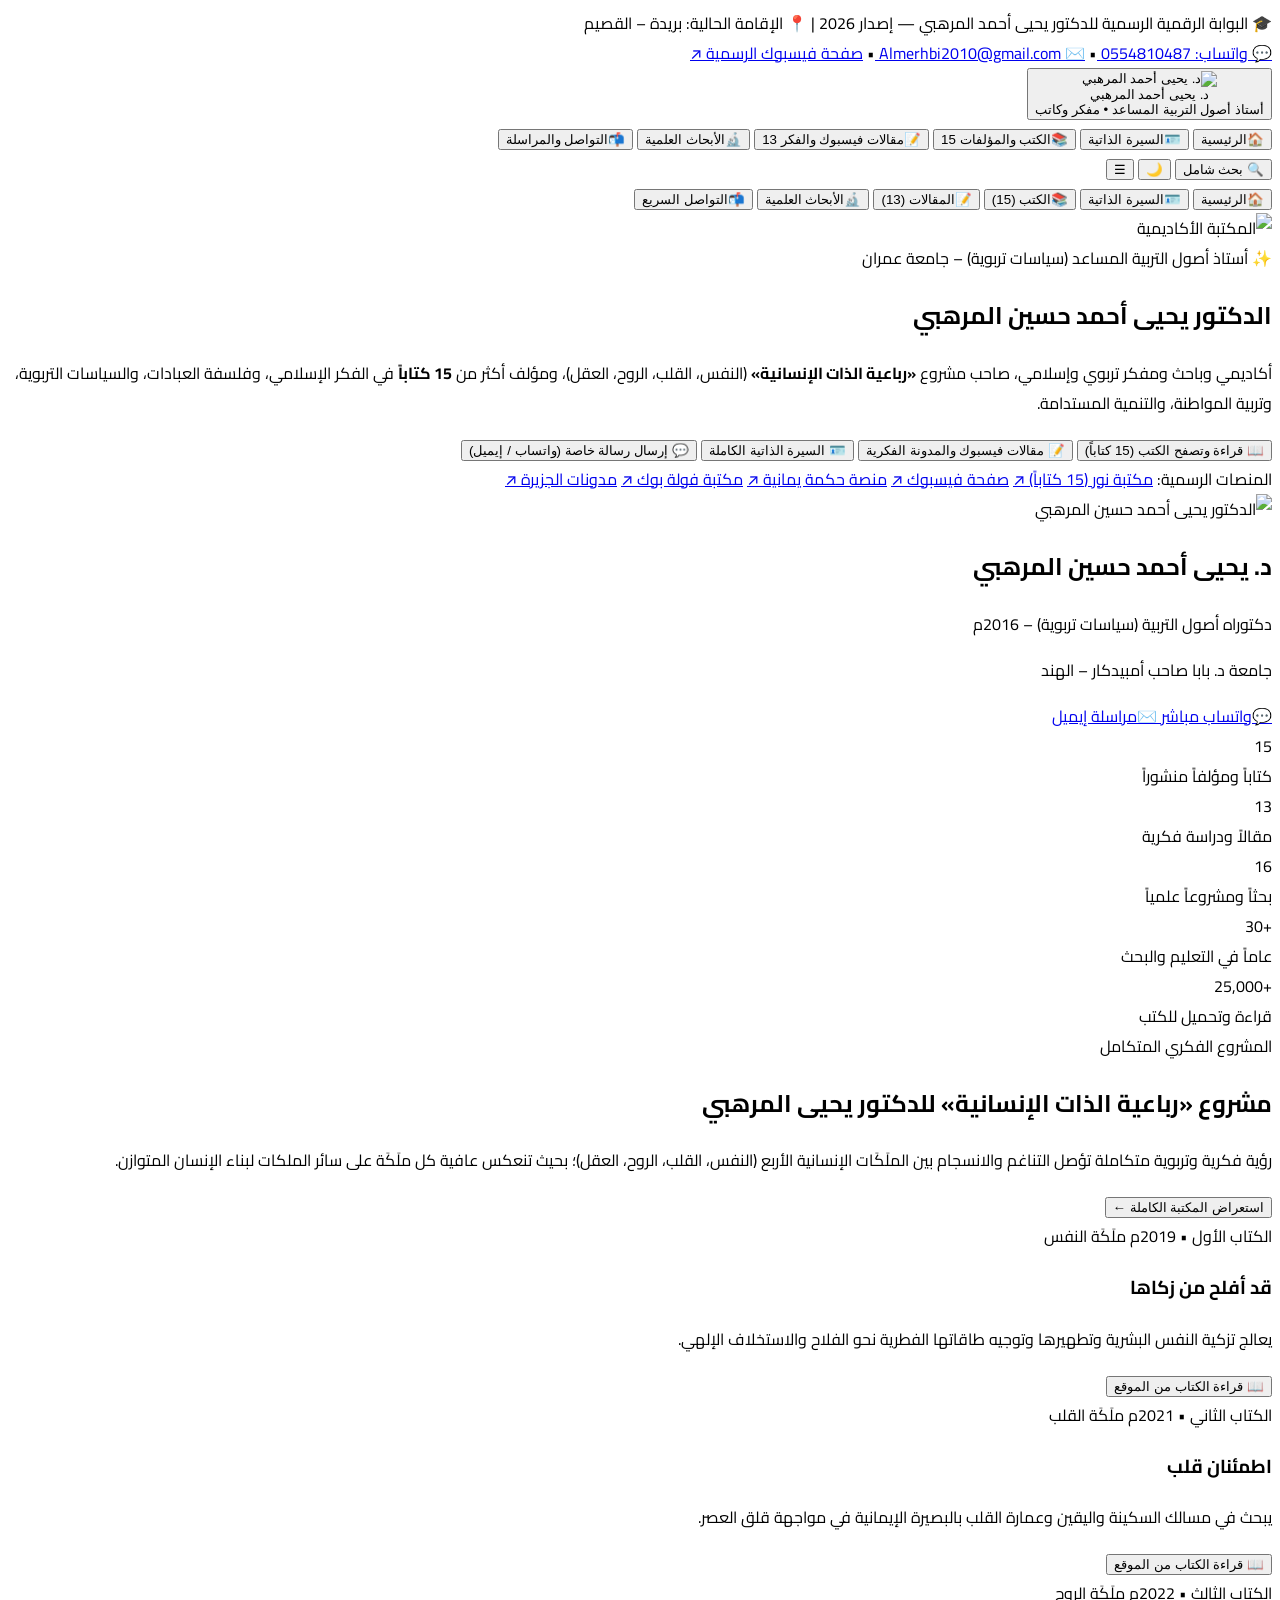
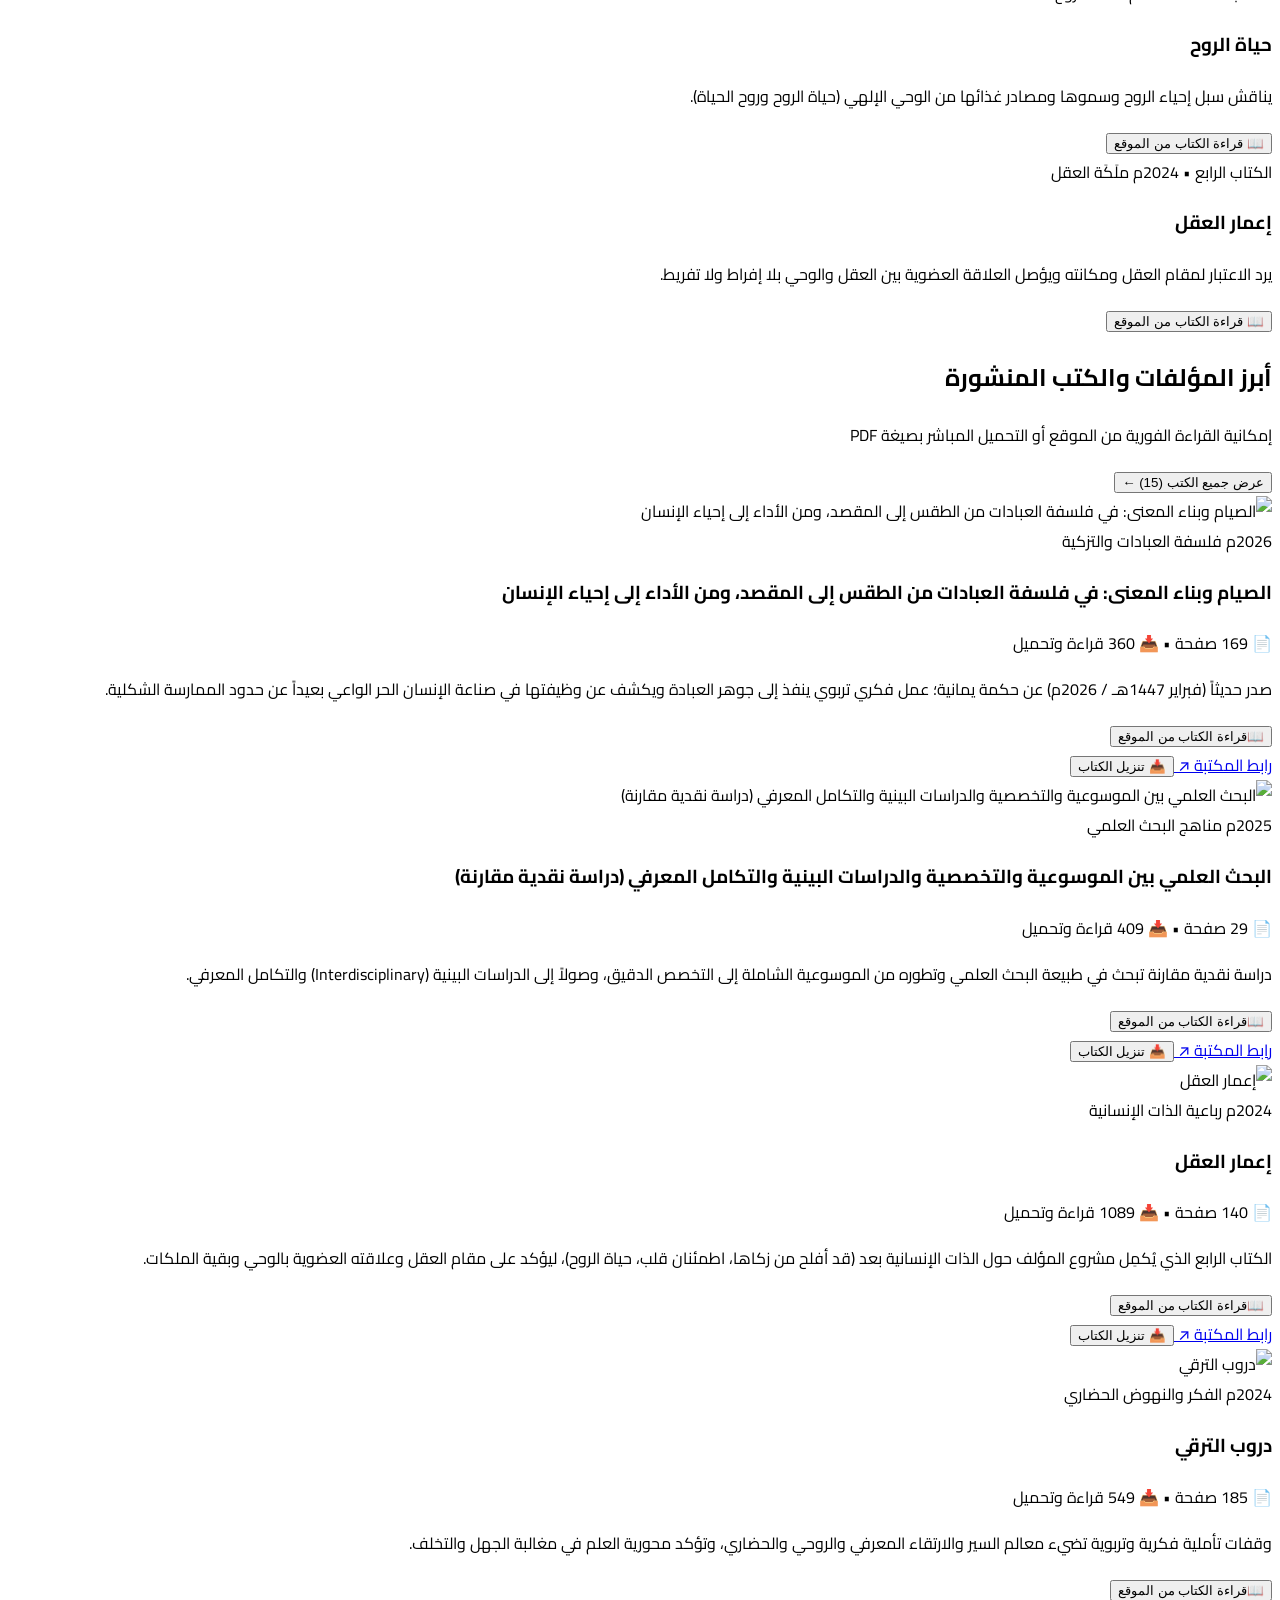
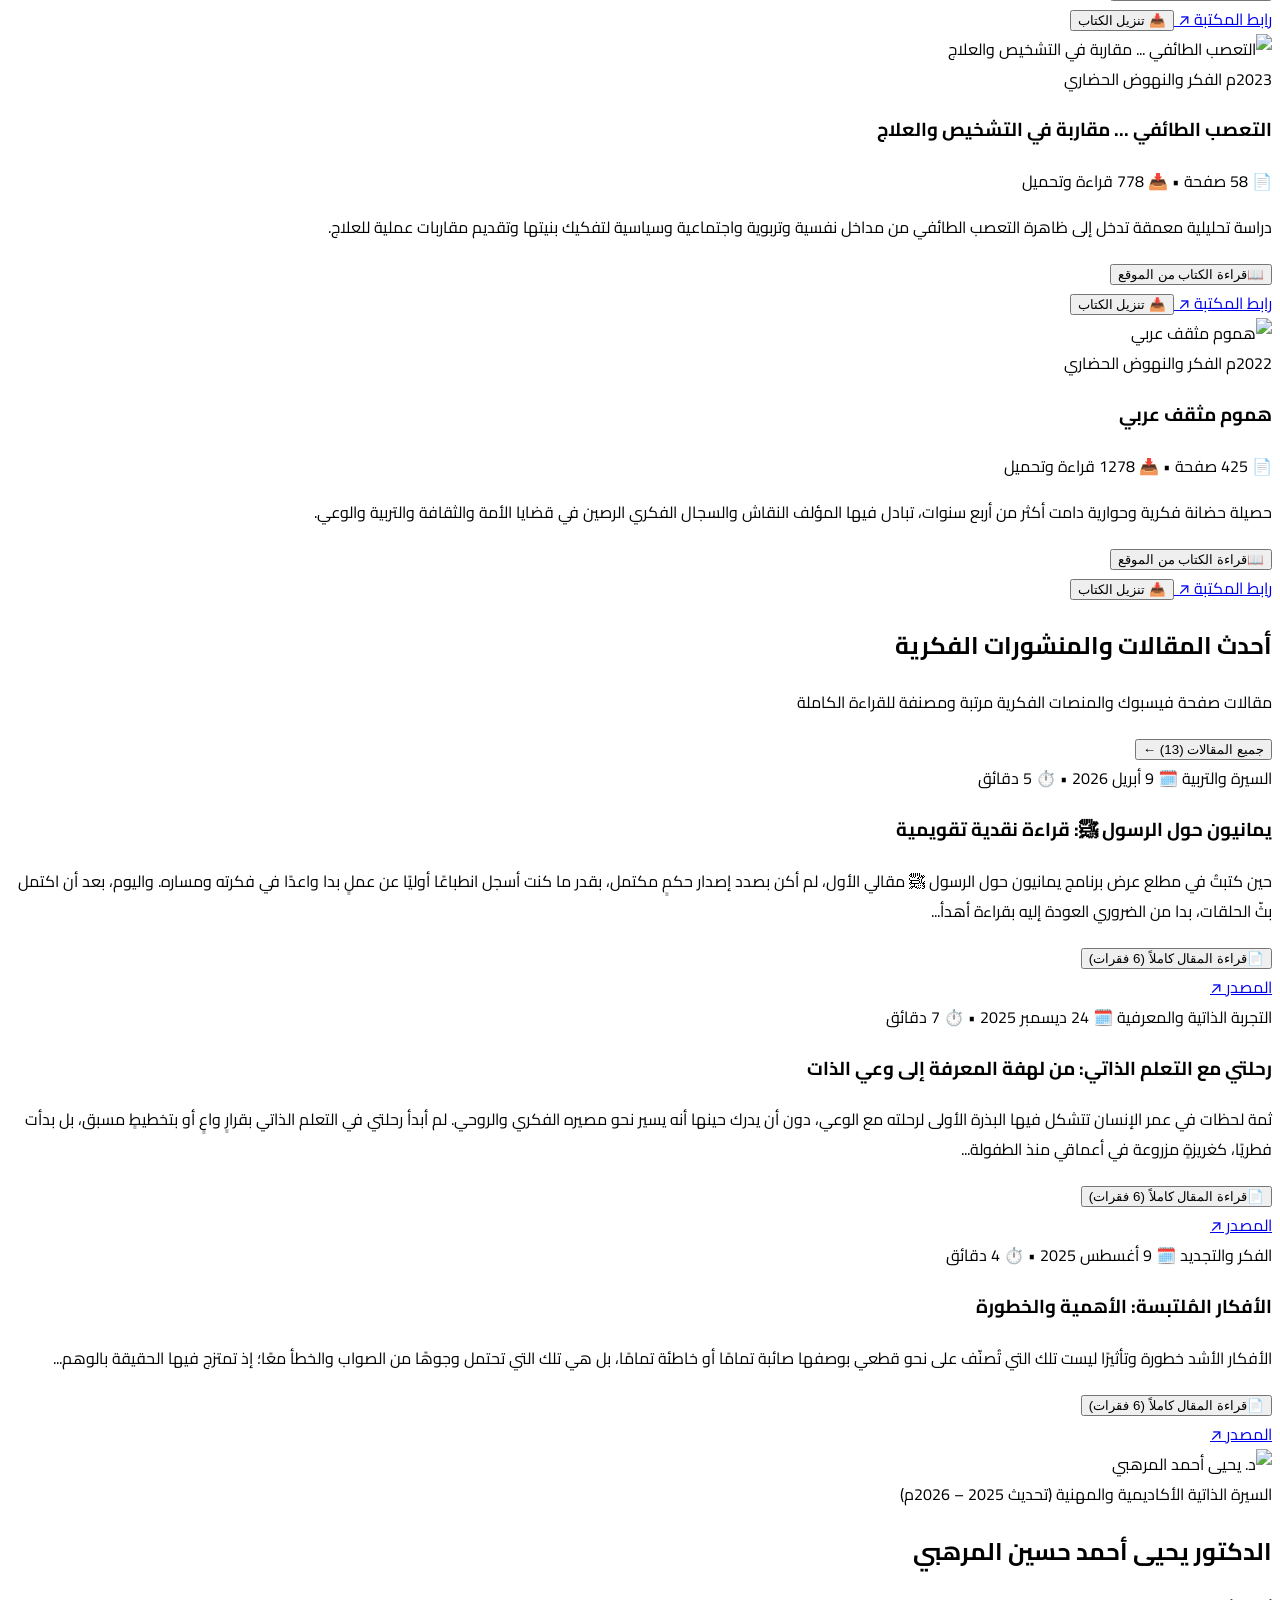
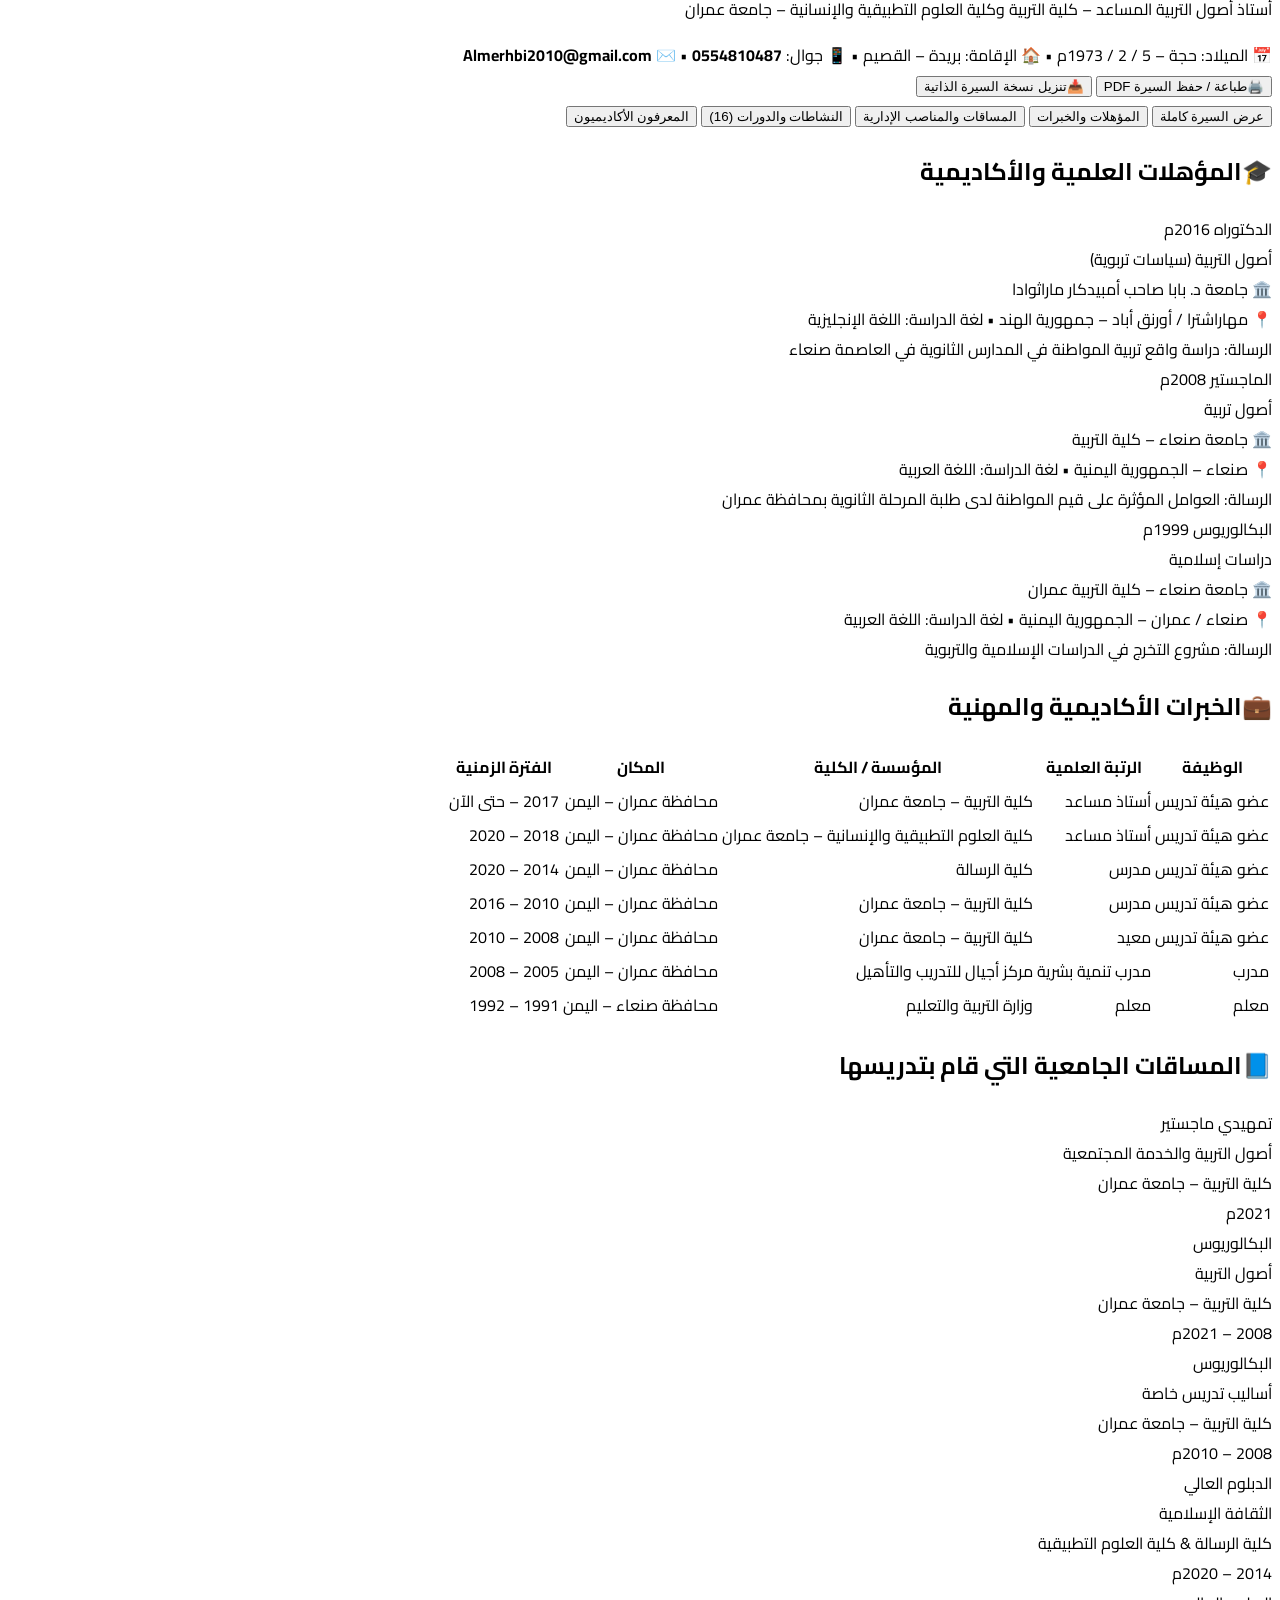
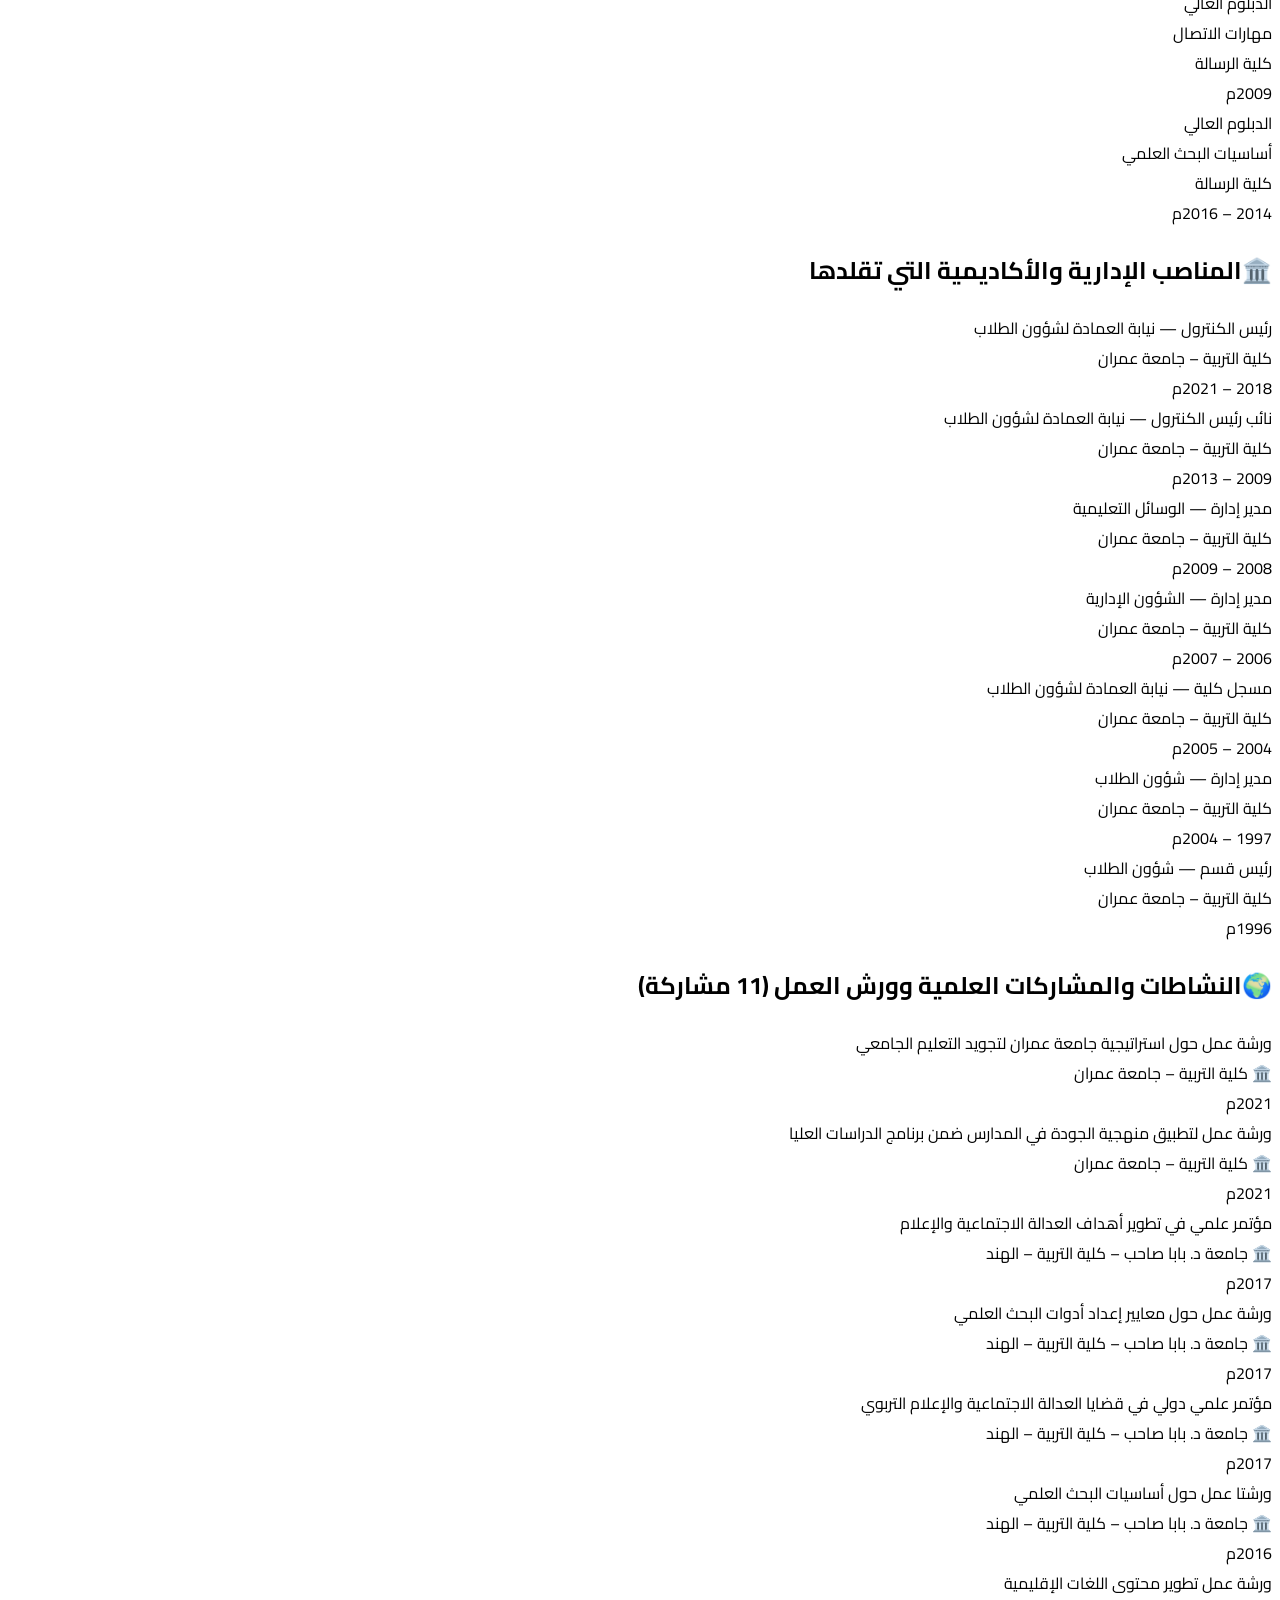
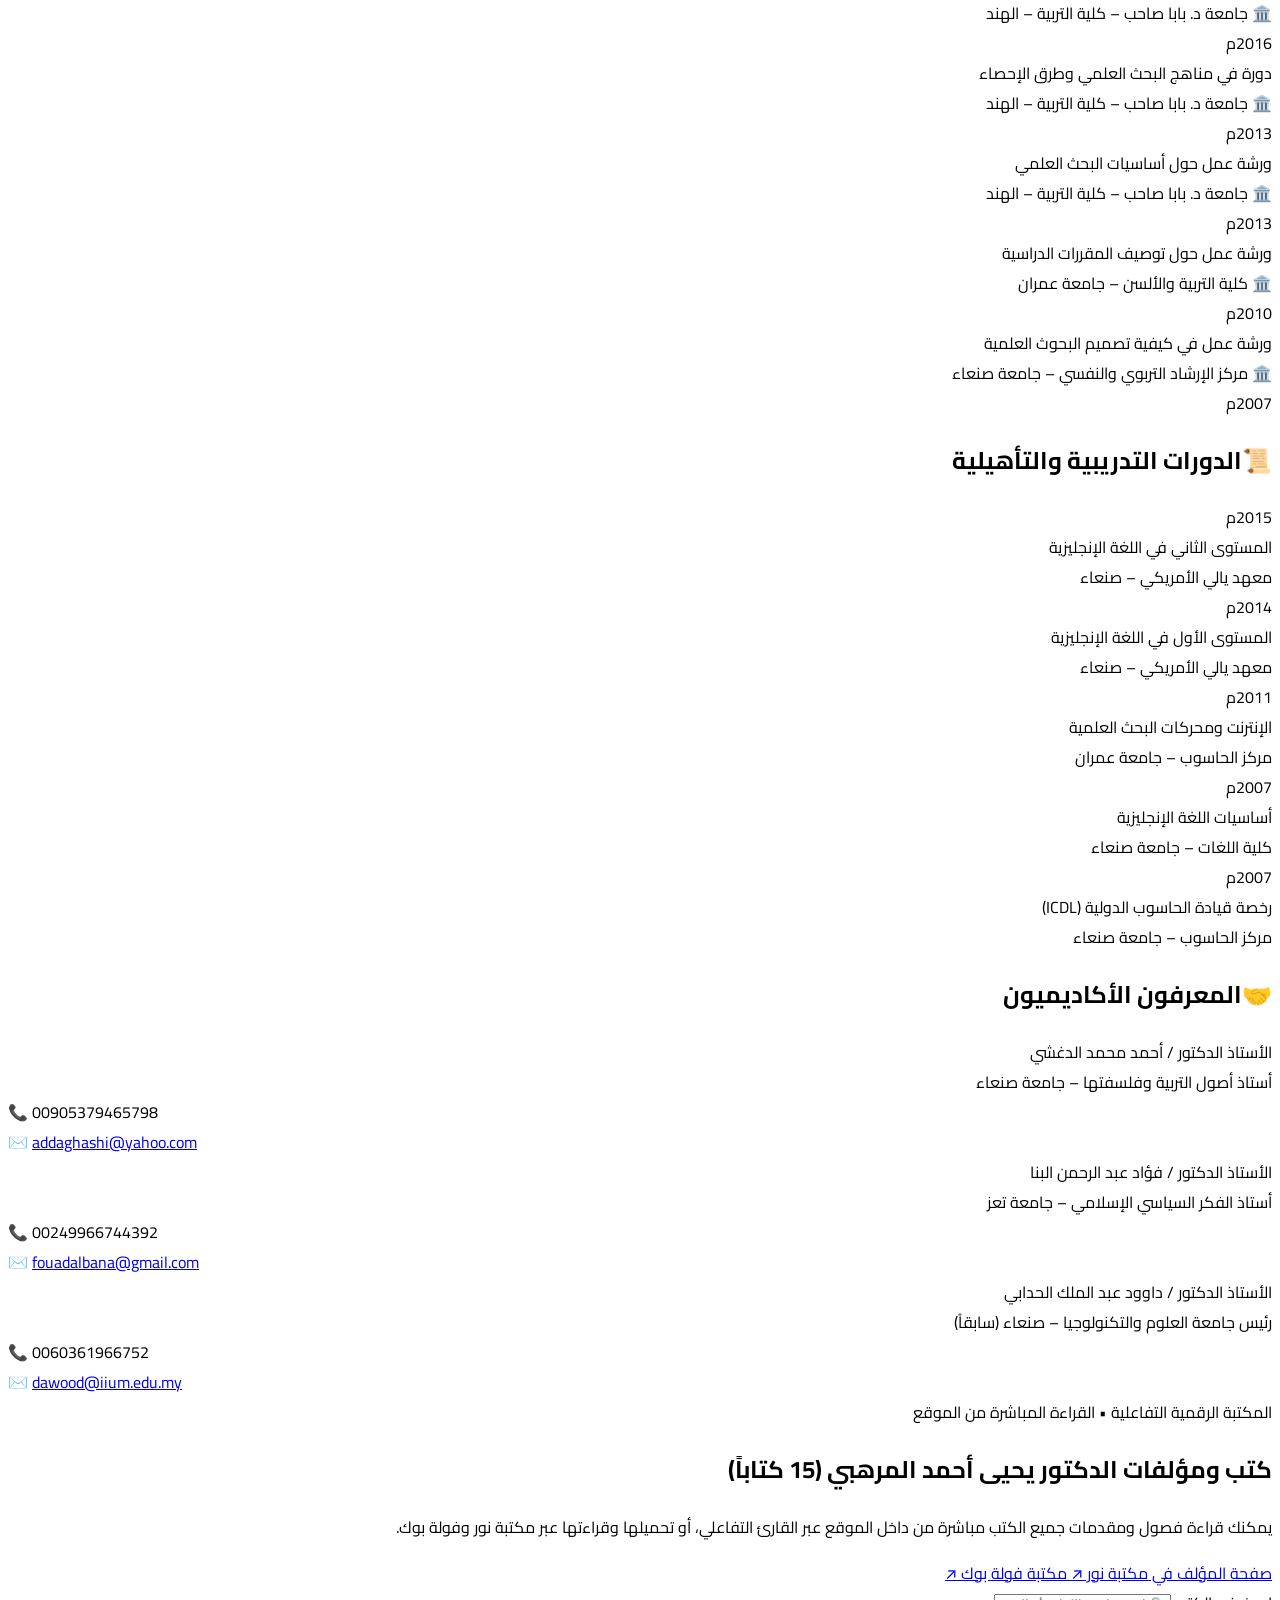
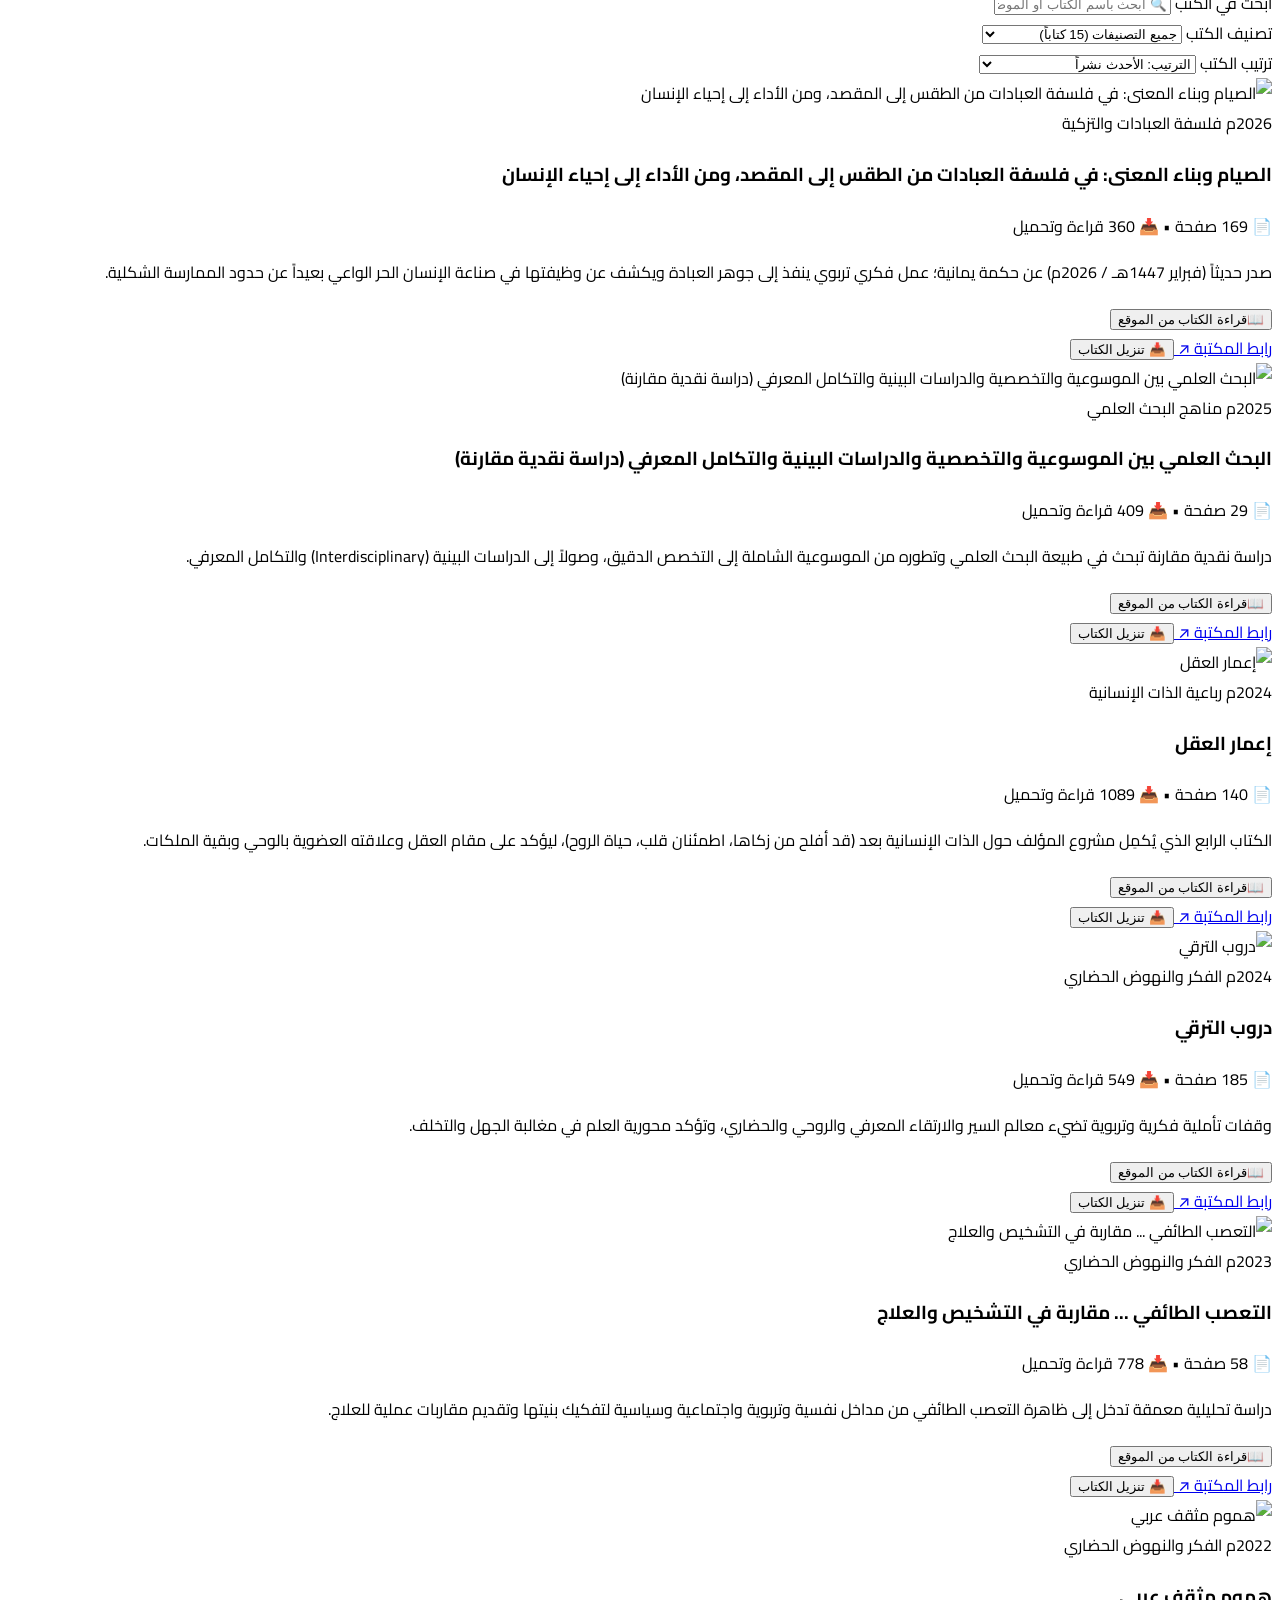
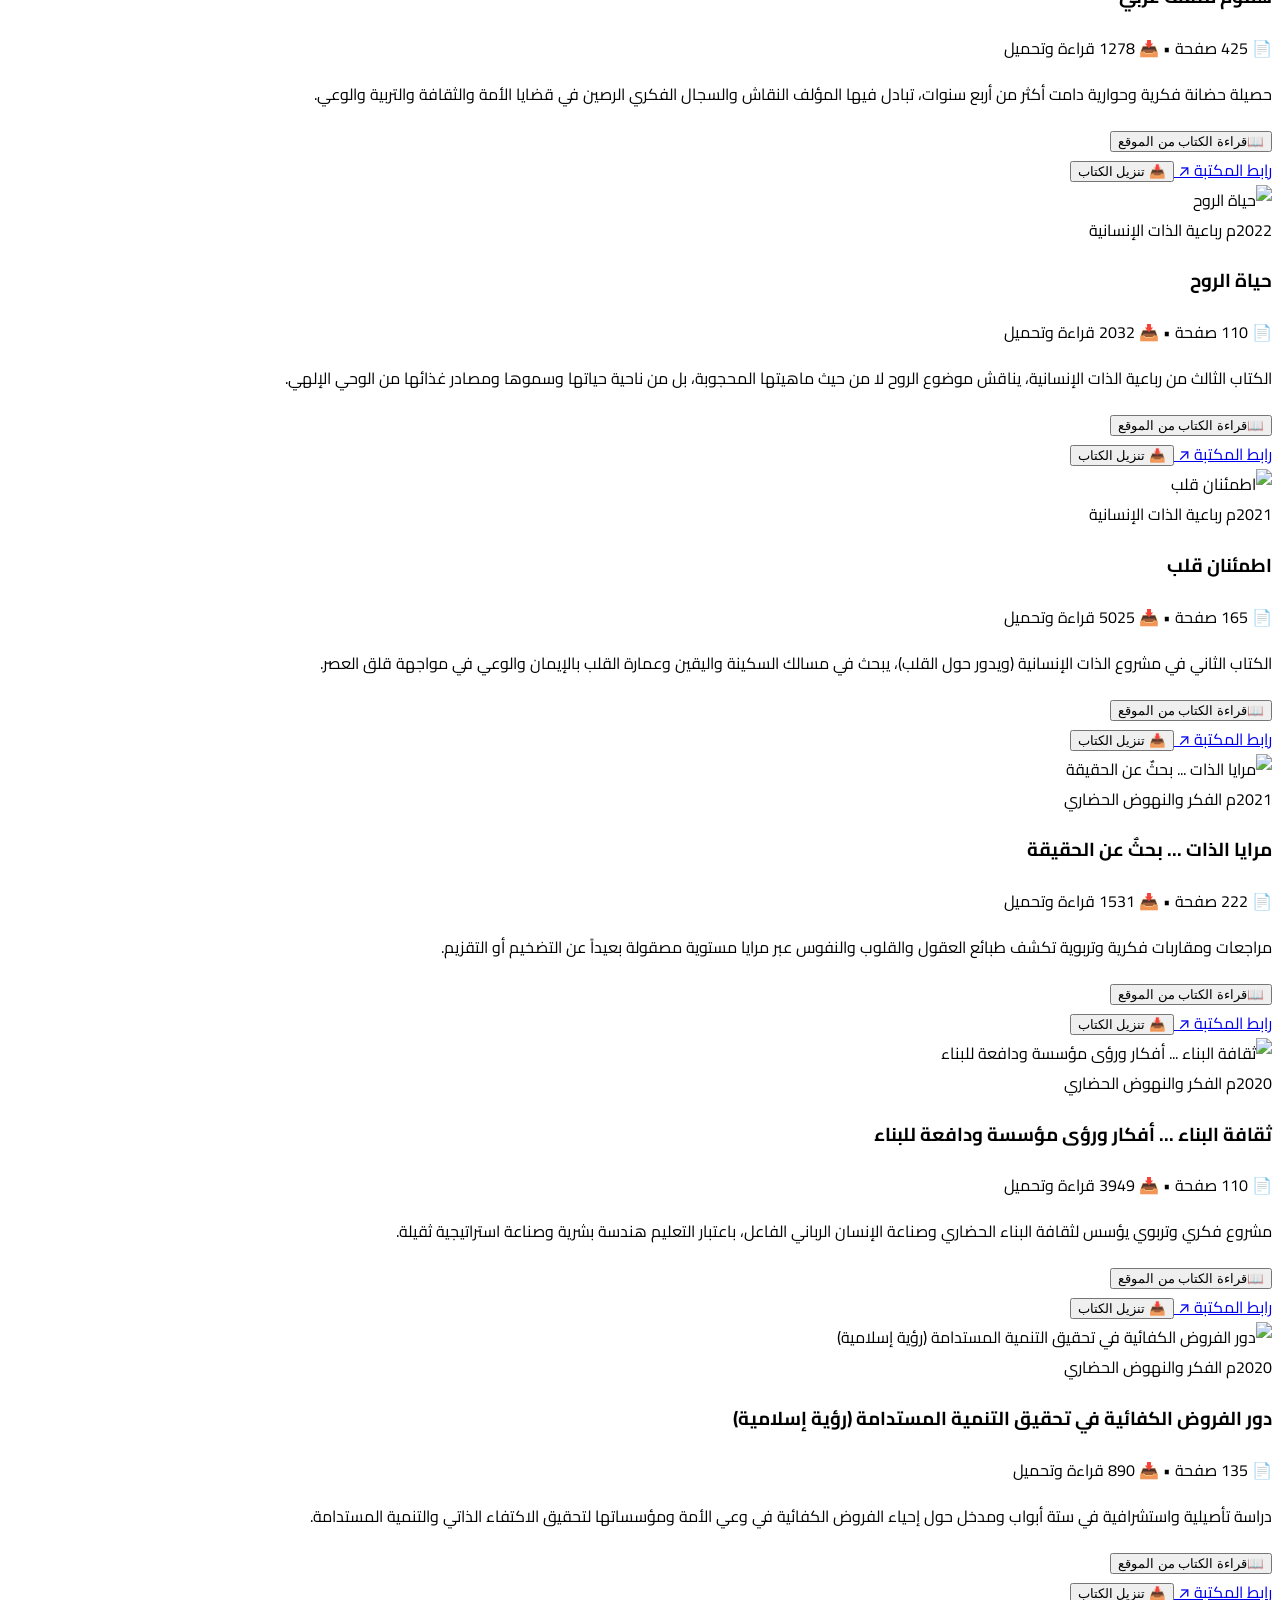
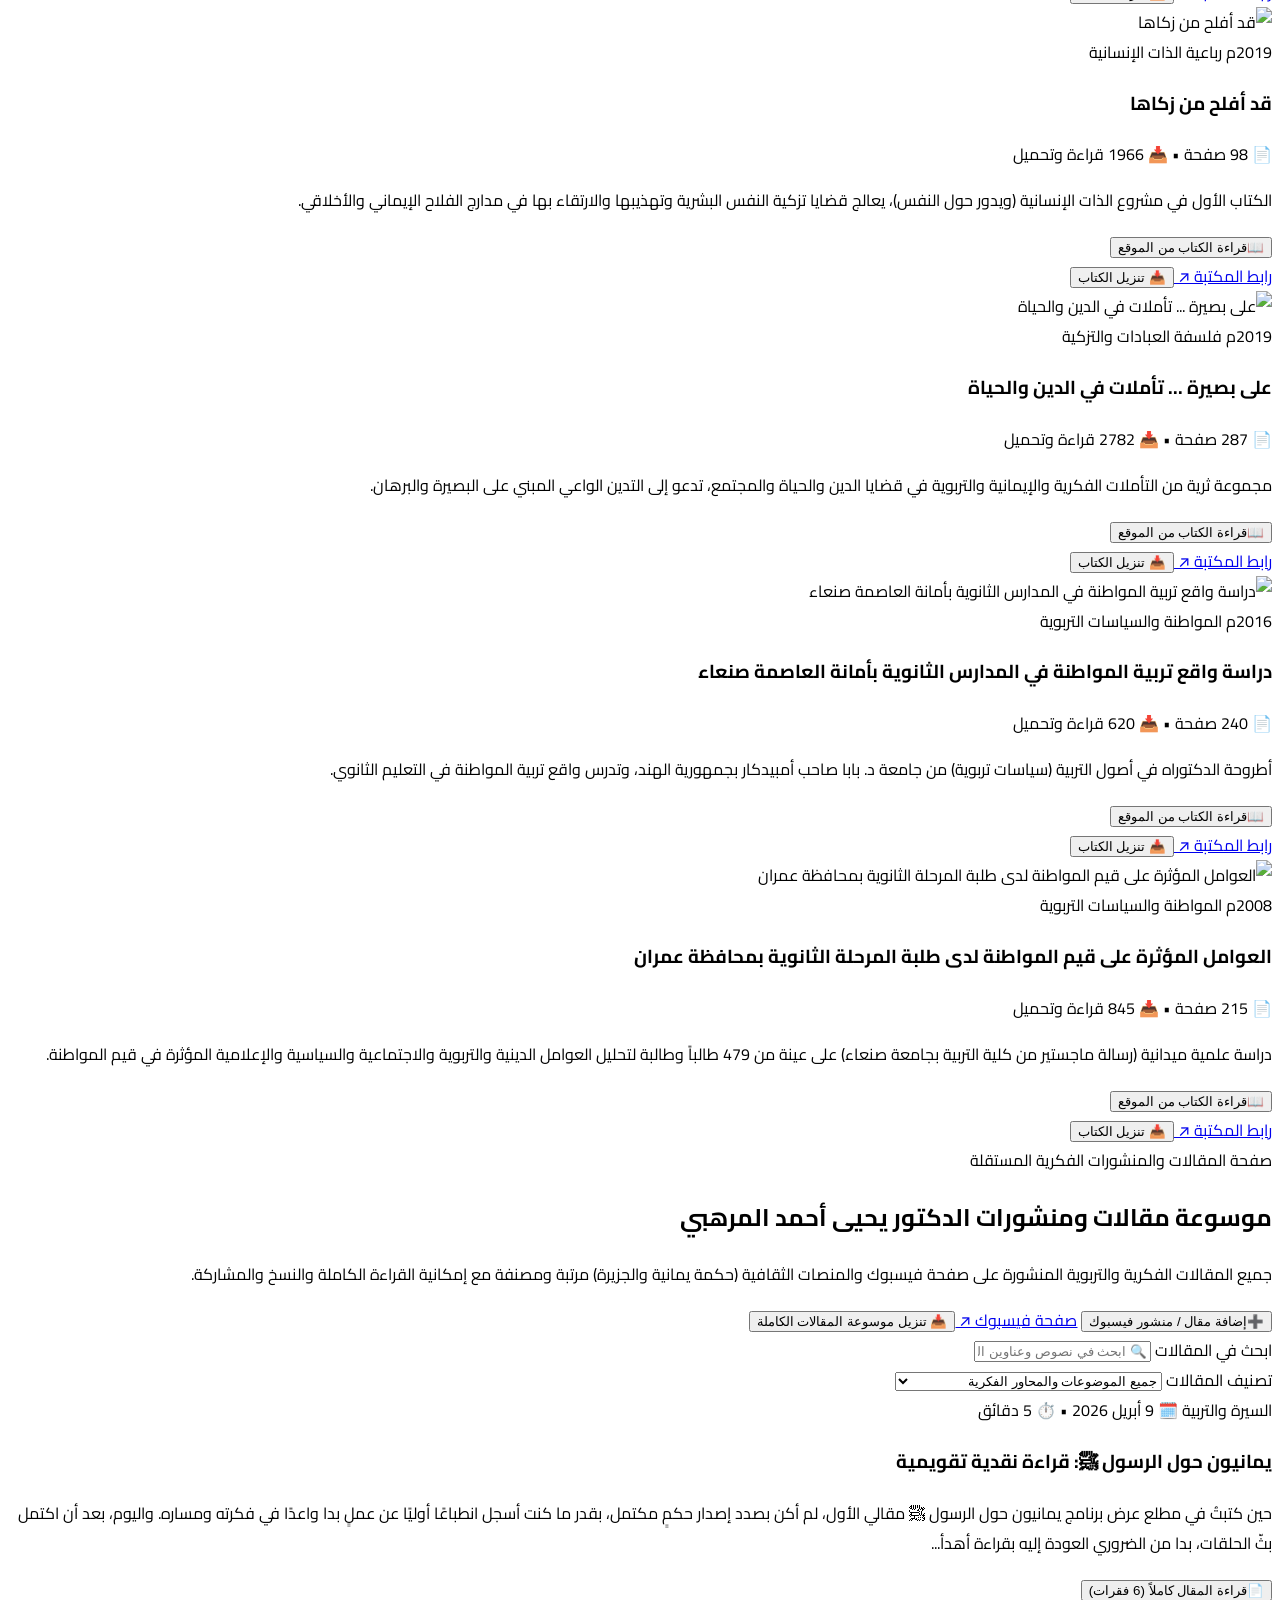
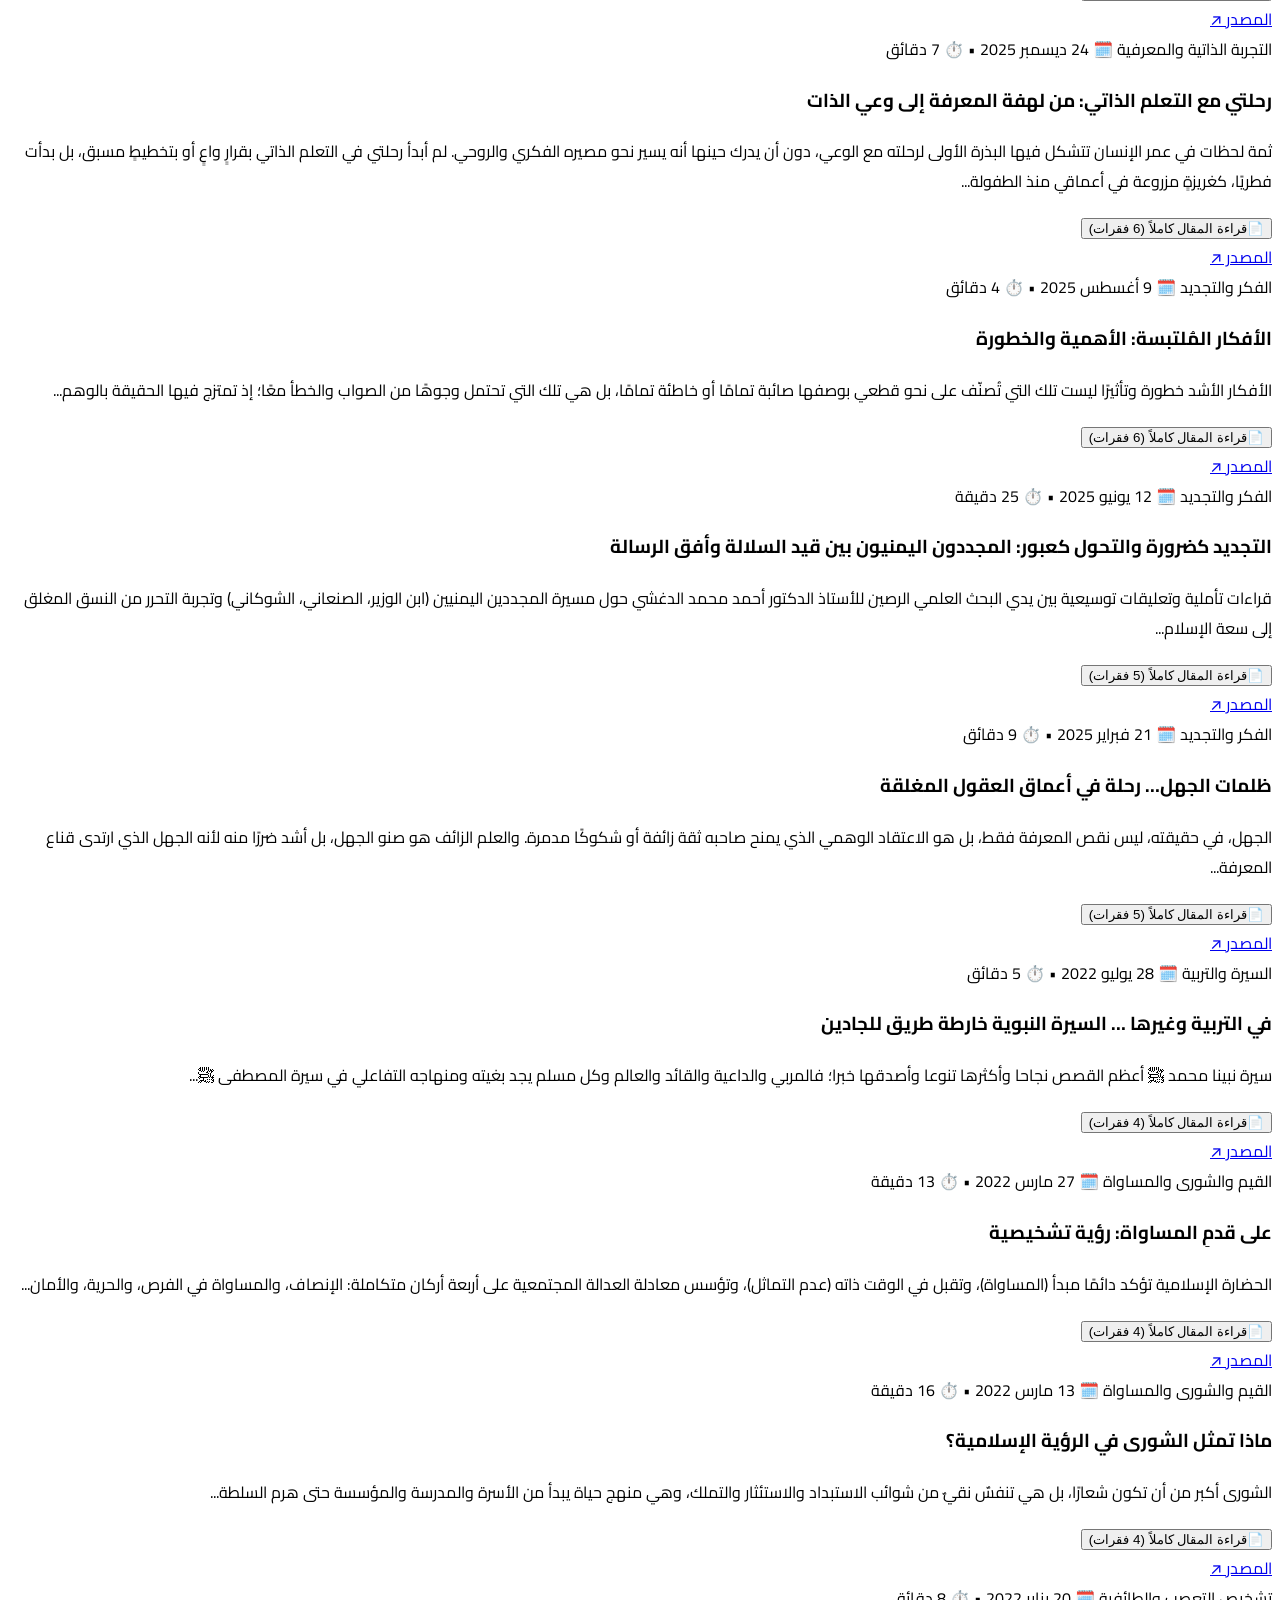
==== index.html @ 32d5f370 "Add files via upload" ====
<!DOCTYPE html>
<html lang="ar" dir="rtl" class="scroll-smooth">
<head>
  <meta charset="UTF-8">
  <meta name="viewport" content="width=device-width, initial-scale=1.0">
  <title>الموقع الرسمي للدكتور يحيى أحمد المرهبي | أكاديمي ومفكر تربوي وإسلامي (2026)</title>
  <script src="https://cdn.tailwindcss.com/3.4.17"></script>
  <link rel="preconnect" href="https://fonts.googleapis.com">
  <link rel="preconnect" href="https://fonts.gstatic.com" crossorigin>
  <link href="https://fonts.googleapis.com/css2?family=Amiri:ital,wght@0,400;0,700;1,400&family=Cairo:wght@400;500;600;700;800;900&family=Inter:wght@400;500;600;700&display=swap" rel="stylesheet">
  <script>
    tailwind.config = {
      darkMode: 'class',
      theme: {
        extend: {
          fontFamily: {
            sans: ['Cairo', 'Inter', 'sans-serif'],
            serif: ['Amiri', 'serif'],
          },
          colors: {
            emerald: {
              850: '#0b3b2d',
              900: '#072a20',
              950: '#041a13',
            },
            gold: {
              400: '#e6c15a',
              500: '#d4af37',
              600: '#b89225',
            }
          }
        }
      }
    }
  </script>
  <style>
    body {
      font-family: 'Cairo', 'Inter', sans-serif;
    }
    .font-amiri {
      font-family: 'Amiri', serif;
    }
    .glass-nav {
      background: rgba(255, 255, 255, 0.88);
      backdrop-filter: blur(16px);
      -webkit-backdrop-filter: blur(16px);
    }
    .dark .glass-nav {
      background: rgba(15, 23, 42, 0.88);
    }
    .hero-gradient {
      background: linear-gradient(135deg, rgba(4, 26, 19, 0.94) 0%, rgba(11, 59, 45, 0.88) 55%, rgba(20, 83, 45, 0.82) 100%);
    }
    .reader-sepia {
      background-color: #f8f1e0 !important;
      color: #3b2f2f !important;
    }
    .reader-dark {
      background-color: #0f172a !important;
      color: #e2e8f0 !important;
    }
    .reader-light {
      background-color: #ffffff !important;
      color: #1e293b !important;
    }
    .custom-scrollbar::-webkit-scrollbar {
      width: 6px;
      height: 6px;
    }
    .custom-scrollbar::-webkit-scrollbar-thumb {
      background: rgba(212, 175, 55, 0.5);
      border-radius: 9999px;
    }
    @media print {
      .no-print { display: none !important; }
    }
  </style>
</head>
<body class="bg-slate-50 text-slate-800 dark:bg-slate-950 dark:text-slate-100 min-h-screen flex flex-col transition-colors duration-300">

  <!-- Top Utility Bar -->
  <div class="bg-emerald-950 text-emerald-100 text-xs py-2 px-4 border-b border-emerald-800/60 no-print">
    <div class="max-w-7xl mx-auto flex flex-wrap items-center justify-between gap-2">
      <div class="flex items-center gap-4 flex-wrap">
        <span class="inline-flex items-center gap-1.5 text-amber-300 font-semibold">
          <span>🎓</span>
          <span>البوابة الرقمية الرسمية للدكتور يحيى أحمد المرهبي — إصدار 2026</span>
        </span>
        <span class="hidden md:inline text-emerald-400">|</span>
        <span class="hidden md:inline text-emerald-200">📍 الإقامة الحالية: بريدة – القصيم</span>
      </div>
      <div class="flex items-center gap-3 flex-wrap">
        <a href="https://wa.me/966554810487" target="_blank" rel="noopener noreferrer" class="hover:text-amber-300 transition flex items-center gap-1">
          <span>💬 واتساب:</span>
          <span dir="ltr" class="font-mono">0554810487</span>
        </a>
        <span class="text-emerald-600">•</span>
        <a href="mailto:Almerhbi2010@gmail.com" class="hover:text-amber-300 transition flex items-center gap-1">
          <span>✉️</span>
          <span class="font-mono">Almerhbi2010@gmail.com</span>
        </a>
        <span class="text-emerald-600">•</span>
        <a href="https://www.facebook.com/share/1Aw6DygrJC/" target="_blank" rel="noopener noreferrer" class="text-amber-300 hover:underline font-semibold">
          صفحة فيسبوك الرسمية ↗
        </a>
      </div>
    </div>
  </div>

  <!-- Sticky Navigation Header -->
  <header class="sticky top-0 z-40 glass-nav border-b border-slate-200/80 dark:border-slate-800/80 shadow-sm no-print">
    <div class="max-w-7xl mx-auto px-4 sm:px-6 lg:px-8">
      <div class="flex items-center justify-between h-20 gap-3">
        <!-- Brand / Portrait -->
        <button id="brandHomeBtn" type="button" class="flex items-center gap-3 text-right group focus:outline-none">
          <div class="relative w-12 h-12 rounded-2xl overflow-hidden border-2 border-amber-500/80 shadow-md shrink-0">
            <img src="assets/images/dr_yahya_portrait.jpg" alt="د. يحيى أحمد المرهبي" class="w-full h-full object-cover object-top max-w-full">
          </div>
          <div>
            <div class="text-base sm:text-lg font-extrabold text-emerald-950 dark:text-amber-400 group-hover:text-emerald-700 transition">
              د. يحيى أحمد المرهبي
            </div>
            <div class="text-xs text-slate-500 dark:text-slate-400">
              أستاذ أصول التربية المساعد • مفكر وكاتب
            </div>
          </div>
        </button>

        <!-- Desktop Navigation Links -->
        <nav class="hidden lg:flex items-center gap-1.5" aria-label="التنقل الرئيسي">
          <button type="button" data-nav="home" class="nav-tab px-3.5 py-2 rounded-xl text-sm font-bold transition flex items-center gap-1.5">
            <span>🏠</span><span>الرئيسية</span>
          </button>
          <button type="button" data-nav="cv" class="nav-tab px-3.5 py-2 rounded-xl text-sm font-bold transition flex items-center gap-1.5">
            <span>🪪</span><span>السيرة الذاتية</span>
          </button>
          <button type="button" data-nav="books" class="nav-tab px-3.5 py-2 rounded-xl text-sm font-bold transition flex items-center gap-1.5">
            <span>📚</span><span>الكتب والمؤلفات</span>
            <span class="text-xs px-1.5 py-0.5 rounded-full bg-amber-500/20 text-amber-700 dark:text-amber-300">15</span>
          </button>
          <button type="button" data-nav="articles" class="nav-tab px-3.5 py-2 rounded-xl text-sm font-bold transition flex items-center gap-1.5">
            <span>📝</span><span>مقالات فيسبوك والفكر</span>
            <span id="navArticlesCount" class="text-xs px-1.5 py-0.5 rounded-full bg-emerald-500/20 text-emerald-700 dark:text-emerald-300">13</span>
          </button>
          <button type="button" data-nav="research" class="nav-tab px-3.5 py-2 rounded-xl text-sm font-bold transition flex items-center gap-1.5">
            <span>🔬</span><span>الأبحاث العلمية</span>
          </button>
          <button type="button" data-nav="contact" class="nav-tab px-3.5 py-2 rounded-xl text-sm font-bold transition flex items-center gap-1.5">
            <span>📬</span><span>التواصل والمراسلة</span>
          </button>
        </nav>

        <!-- Action Controls -->
        <div class="flex items-center gap-2">
          <button id="openSearchModalBtn" type="button" class="px-3 py-2 rounded-xl bg-slate-100 hover:bg-slate-200 dark:bg-slate-800 dark:hover:bg-slate-700 text-slate-700 dark:text-slate-200 text-xs sm:text-sm font-semibold flex items-center gap-2 transition" title="بحث شامل في الموقع">
            <span>🔍</span>
            <span class="hidden sm:inline">بحث شامل</span>
          </button>
          <button id="themeToggleBtn" type="button" class="p-2.5 rounded-xl bg-slate-100 hover:bg-slate-200 dark:bg-slate-800 dark:hover:bg-slate-700 text-slate-700 dark:text-amber-300 transition" title="تبديل الوضع الليلي والنهاري">
            <span id="themeIcon">🌙</span>
          </button>
          <button id="mobileMenuBtn" type="button" class="lg:hidden p-2.5 rounded-xl bg-emerald-900 text-white hover:bg-emerald-800 transition" aria-label="فتح القائمة">
            <span>☰</span>
          </button>
        </div>
      </div>

      <!-- Mobile Navigation Drawer -->
      <div id="mobileMenuDrawer" class="hidden lg:hidden pb-4 pt-2 border-t border-slate-200 dark:border-slate-800">
        <div class="grid grid-cols-2 sm:grid-cols-3 gap-2">
          <button type="button" data-nav="home" class="nav-tab px-3 py-2.5 rounded-xl text-sm font-bold text-right flex items-center gap-2">
            <span>🏠</span><span>الرئيسية</span>
          </button>
          <button type="button" data-nav="cv" class="nav-tab px-3 py-2.5 rounded-xl text-sm font-bold text-right flex items-center gap-2">
            <span>🪪</span><span>السيرة الذاتية</span>
          </button>
          <button type="button" data-nav="books" class="nav-tab px-3 py-2.5 rounded-xl text-sm font-bold text-right flex items-center gap-2">
            <span>📚</span><span>الكتب (15)</span>
          </button>
          <button type="button" data-nav="articles" class="nav-tab px-3 py-2.5 rounded-xl text-sm font-bold text-right flex items-center gap-2">
            <span>📝</span><span>المقالات (13)</span>
          </button>
          <button type="button" data-nav="research" class="nav-tab px-3 py-2.5 rounded-xl text-sm font-bold text-right flex items-center gap-2">
            <span>🔬</span><span>الأبحاث العلمية</span>
          </button>
          <button type="button" data-nav="contact" class="nav-tab px-3 py-2.5 rounded-xl text-sm font-bold text-right flex items-center gap-2">
            <span>📬</span><span>التواصل السريع</span>
          </button>
        </div>
      </div>
    </div>
  </header>

  <!-- Main Content Container -->
  <main class="flex-1">

    <!-- ==================== PAGE 1: HOME ==================== -->
    <section id="page-home" class="page-view">
      <!-- Hero Banner -->
      <div class="relative overflow-hidden border-b border-emerald-900/20">
        <img src="assets/images/hero_library.jpg" alt="المكتبة الأكاديمية" class="absolute inset-0 w-full h-full object-cover max-w-full">
        <div class="absolute inset-0 hero-gradient"></div>

        <div class="relative max-w-7xl mx-auto px-4 sm:px-6 lg:px-8 py-12 lg:py-20">
          <div class="grid grid-cols-1 lg:grid-cols-12 gap-8 lg:gap-12 items-center">
            <!-- Hero Text -->
            <div class="lg:col-span-8 text-white space-y-6">
              <div class="inline-flex items-center gap-2 px-3.5 py-1.5 rounded-full bg-amber-500/20 border border-amber-400/40 text-amber-300 text-xs sm:text-sm font-bold">
                <span>✨</span>
                <span>أستاذ أصول التربية المساعد (سياسات تربوية) – جامعة عمران</span>
              </div>
              <h1 class="text-3xl sm:text-5xl font-black leading-tight tracking-tight">
                الدكتور يحيى أحمد حسين المرهبي
              </h1>
              <p class="text-base sm:text-lg text-emerald-100/95 leading-relaxed max-w-3xl">
                أكاديمي وباحث ومفكر تربوي وإسلامي، صاحب مشروع <strong class="text-amber-300">«رباعية الذات الإنسانية»</strong> (النفس، القلب، الروح، العقل)، ومؤلف أكثر من <strong class="text-amber-300">15 كتاباً</strong> في الفكر الإسلامي، وفلسفة العبادات، والسياسات التربوية، وتربية المواطنة، والتنمية المستدامة.
              </p>

              <!-- Primary CTA Buttons -->
              <div class="flex flex-wrap items-center gap-3 pt-2">
                <button type="button" data-goto="books" class="px-5 py-3 rounded-2xl bg-amber-500 hover:bg-amber-400 text-emerald-950 font-extrabold text-sm sm:text-base shadow-lg transition flex items-center gap-2">
                  <span>📖</span>
                  <span>قراءة وتصفح الكتب (15 كتاباً)</span>
                </button>
                <button type="button" data-goto="articles" class="px-5 py-3 rounded-2xl bg-white/15 hover:bg-white/25 text-white border border-white/25 font-bold text-sm sm:text-base transition flex items-center gap-2">
                  <span>📝</span>
                  <span>مقالات فيسبوك والمدونة الفكرية</span>
                </button>
                <button type="button" data-goto="cv" class="px-4 py-3 rounded-2xl bg-emerald-800/70 hover:bg-emerald-700/80 text-emerald-100 border border-emerald-600/40 font-bold text-sm transition flex items-center gap-2">
                  <span>🪪</span>
                  <span>السيرة الذاتية الكاملة</span>
                </button>
                <button type="button" data-goto="contact" class="px-4 py-3 rounded-2xl bg-emerald-600 hover:bg-emerald-500 text-white font-bold text-sm transition flex items-center gap-2">
                  <span>💬</span>
                  <span>إرسال رسالة خاصة (واتساب / إيميل)</span>
                </button>
              </div>

              <!-- Quick External Links Strip -->
              <div class="pt-4 border-t border-white/15 flex flex-wrap items-center gap-4 text-xs sm:text-sm text-emerald-200">
                <span class="font-bold text-amber-300">المنصات الرسمية:</span>
                <a href="https://www.noor-book.com/%D9%83%D8%AA%D8%A8-%D8%AF-%D9%8A%D8%AD%D9%8A%D9%8A-%D8%A7%D8%AD%D9%85%D8%AF-%D8%A7%D9%84%D9%85%D8%B1%D9%87%D8%A8%D9%8A-pdf" target="_blank" rel="noopener noreferrer" class="hover:text-white underline decoration-amber-400/60">مكتبة نور (15 كتاباً) ↗</a>
                <a href="https://www.facebook.com/share/1Aw6DygrJC/" target="_blank" rel="noopener noreferrer" class="hover:text-white underline decoration-amber-400/60">صفحة فيسبوك ↗</a>
                <a href="https://hekmahyemanya.com/author/yahia/" target="_blank" rel="noopener noreferrer" class="hover:text-white underline decoration-amber-400/60">منصة حكمة يمانية ↗</a>
                <a href="https://foulabook.com/ar/author/%D8%AF.-%D9%8A%D8%AD%D9%8A%D9%89-%D8%A3%D8%AD%D9%85%D8%AF-%D8%A7%D9%84%D9%85%D8%B1%D9%87%D8%A8%D9%8A" target="_blank" rel="noopener noreferrer" class="hover:text-white underline decoration-amber-400/60">مكتبة فولة بوك ↗</a>
                <a href="https://www.aljazeera.net/author/yahyaalmerhbi" target="_blank" rel="noopener noreferrer" class="hover:text-white underline decoration-amber-400/60">مدونات الجزيرة ↗</a>
              </div>
            </div>

            <!-- Hero Author Portrait Card -->
            <div class="lg:col-span-4">
              <div class="bg-white/10 backdrop-blur-md border border-white/20 rounded-3xl p-6 text-center text-white shadow-2xl">
                <div class="w-36 h-44 mx-auto rounded-2xl overflow-hidden border-4 border-amber-400 shadow-xl mb-4 bg-slate-100">
                  <img src="assets/images/dr_yahya_portrait.jpg" alt="الدكتور يحيى أحمد حسين المرهبي" class="w-full h-full object-cover object-top max-w-full">
                </div>
                <h2 class="text-xl font-extrabold text-amber-300">د. يحيى أحمد حسين المرهبي</h2>
                <p class="text-xs text-emerald-100 mt-1">دكتوراه أصول التربية (سياسات تربوية) – 2016م</p>
                <p class="text-xs text-emerald-200/90 mt-0.5">جامعة د. بابا صاحب أمبيدكار – الهند</p>

                <div class="mt-5 grid grid-cols-2 gap-2 text-xs">
                  <a href="https://wa.me/966554810487" target="_blank" rel="noopener noreferrer" class="py-2.5 px-3 rounded-xl bg-emerald-600 hover:bg-emerald-500 text-white font-bold flex items-center justify-center gap-1.5 transition">
                    <span>💬</span><span>واتساب مباشر</span>
                  </a>
                  <a href="mailto:Almerhbi2010@gmail.com" class="py-2.5 px-3 rounded-xl bg-amber-500 hover:bg-amber-400 text-emerald-950 font-bold flex items-center justify-center gap-1.5 transition">
                    <span>✉️</span><span>مراسلة إيميل</span>
                  </a>
                </div>
              </div>
            </div>
          </div>
        </div>
      </div>

      <!-- Key Stats Bento Grid -->
      <div class="max-w-7xl mx-auto px-4 sm:px-6 lg:px-8 -mt-8 relative z-10">
        <div class="grid grid-cols-2 md:grid-cols-5 gap-3 sm:gap-4">
          <div class="bg-white dark:bg-slate-900 rounded-2xl p-4 sm:p-5 shadow-md border border-slate-200/80 dark:border-slate-800 text-center">
            <div class="text-2xl sm:text-3xl font-black text-emerald-800 dark:text-amber-400">15</div>
            <div class="text-xs sm:text-sm font-bold text-slate-600 dark:text-slate-300 mt-1">كتاباً ومؤلفاً منشوراً</div>
          </div>
          <div class="bg-white dark:bg-slate-900 rounded-2xl p-4 sm:p-5 shadow-md border border-slate-200/80 dark:border-slate-800 text-center">
            <div class="text-2xl sm:text-3xl font-black text-emerald-800 dark:text-amber-400">13</div>
            <div class="text-xs sm:text-sm font-bold text-slate-600 dark:text-slate-300 mt-1">مقالاً ودراسة فكرية</div>
          </div>
          <div class="bg-white dark:bg-slate-900 rounded-2xl p-4 sm:p-5 shadow-md border border-slate-200/80 dark:border-slate-800 text-center">
            <div class="text-2xl sm:text-3xl font-black text-emerald-800 dark:text-amber-400">16</div>
            <div class="text-xs sm:text-sm font-bold text-slate-600 dark:text-slate-300 mt-1">بحثاً ومشروعاً علمياً</div>
          </div>
          <div class="bg-white dark:bg-slate-900 rounded-2xl p-4 sm:p-5 shadow-md border border-slate-200/80 dark:border-slate-800 text-center">
            <div class="text-2xl sm:text-3xl font-black text-emerald-800 dark:text-amber-400">+30</div>
            <div class="text-xs sm:text-sm font-bold text-slate-600 dark:text-slate-300 mt-1">عاماً في التعليم والبحث</div>
          </div>
          <div class="col-span-2 md:col-span-1 bg-white dark:bg-slate-900 rounded-2xl p-4 sm:p-5 shadow-md border border-slate-200/80 dark:border-slate-800 text-center">
            <div class="text-2xl sm:text-3xl font-black text-amber-600 dark:text-amber-400">+25,000</div>
            <div class="text-xs sm:text-sm font-bold text-slate-600 dark:text-slate-300 mt-1">قراءة وتحميل للكتب</div>
          </div>
        </div>
      </div>

      <!-- Human Self Quartet Section (رباعية الذات الإنسانية) -->
      <div class="max-w-7xl mx-auto px-4 sm:px-6 lg:px-8 py-12">
        <div class="bg-gradient-to-br from-emerald-950 via-emerald-900 to-slate-900 rounded-3xl p-6 sm:p-10 text-white shadow-xl border border-emerald-800/50">
          <div class="flex flex-col md:flex-row md:items-end justify-between gap-4 mb-8">
            <div>
              <span class="text-xs font-extrabold uppercase tracking-wider px-3 py-1 rounded-full bg-amber-500/20 text-amber-300 border border-amber-400/30">
                المشروع الفكري المتكامل
              </span>
              <h2 class="text-2xl sm:text-3xl font-black mt-3 text-white">
                مشروع «رباعية الذات الإنسانية» للدكتور يحيى المرهبي
              </h2>
              <p class="text-sm sm:text-base text-emerald-100/90 mt-2 max-w-3xl">
                رؤية فكرية وتربوية متكاملة تؤصل التناغم والانسجام بين الملَكَات الإنسانية الأربع (النفس، القلب، الروح، العقل)؛ بحيث تنعكس عافية كل ملَكَة على سائر الملكات لبناء الإنسان المتوازن.
              </p>
            </div>
            <button type="button" data-goto="books" class="shrink-0 px-4 py-2.5 rounded-xl bg-amber-500 hover:bg-amber-400 text-emerald-950 font-extrabold text-xs sm:text-sm transition">
              استعراض المكتبة الكاملة ←
            </button>
          </div>

          <div class="grid grid-cols-1 sm:grid-cols-2 lg:grid-cols-4 gap-4">
            <div class="bg-white/10 hover:bg-white/15 border border-white/15 rounded-2xl p-5 flex flex-col justify-between transition">
              <div>
                <div class="flex items-center justify-between text-xs text-amber-300 font-bold mb-2">
                  <span>الكتاب الأول • 2019م</span>
                  <span class="px-2 py-0.5 rounded bg-amber-500/20">ملَكَة النفس</span>
                </div>
                <h3 class="text-lg font-extrabold text-white mb-2">قد أفلح من زكاها</h3>
                <p class="text-xs text-emerald-100/80 leading-relaxed">
                  يعالج تزكية النفس البشرية وتطهيرها وتوجيه طاقاتها الفطرية نحو الفلاح والاستخلاف الإلهي.
                </p>
              </div>
              <button type="button" data-read-book="12" class="mt-4 w-full py-2 rounded-xl bg-amber-500/90 hover:bg-amber-400 text-emerald-950 font-bold text-xs transition">
                📖 قراءة الكتاب من الموقع
              </button>
            </div>

            <div class="bg-white/10 hover:bg-white/15 border border-white/15 rounded-2xl p-5 flex flex-col justify-between transition">
              <div>
                <div class="flex items-center justify-between text-xs text-amber-300 font-bold mb-2">
                  <span>الكتاب الثاني • 2021م</span>
                  <span class="px-2 py-0.5 rounded bg-amber-500/20">ملَكَة القلب</span>
                </div>
                <h3 class="text-lg font-extrabold text-white mb-2">اطمئنان قلب</h3>
                <p class="text-xs text-emerald-100/80 leading-relaxed">
                  يبحث في مسالك السكينة واليقين وعمارة القلب بالبصيرة الإيمانية في مواجهة قلق العصر.
                </p>
              </div>
              <button type="button" data-read-book="8" class="mt-4 w-full py-2 rounded-xl bg-amber-500/90 hover:bg-amber-400 text-emerald-950 font-bold text-xs transition">
                📖 قراءة الكتاب من الموقع
              </button>
            </div>

            <div class="bg-white/10 hover:bg-white/15 border border-white/15 rounded-2xl p-5 flex flex-col justify-between transition">
              <div>
                <div class="flex items-center justify-between text-xs text-amber-300 font-bold mb-2">
                  <span>الكتاب الثالث • 2022م</span>
                  <span class="px-2 py-0.5 rounded bg-amber-500/20">ملَكَة الروح</span>
                </div>
                <h3 class="text-lg font-extrabold text-white mb-2">حياة الروح</h3>
                <p class="text-xs text-emerald-100/80 leading-relaxed">
                  يناقش سبل إحياء الروح وسموها ومصادر غذائها من الوحي الإلهي (حياة الروح وروح الحياة).
                </p>
              </div>
              <button type="button" data-read-book="7" class="mt-4 w-full py-2 rounded-xl bg-amber-500/90 hover:bg-amber-400 text-emerald-950 font-bold text-xs transition">
                📖 قراءة الكتاب من الموقع
              </button>
            </div>

            <div class="bg-white/10 hover:bg-white/15 border border-white/15 rounded-2xl p-5 flex flex-col justify-between transition">
              <div>
                <div class="flex items-center justify-between text-xs text-amber-300 font-bold mb-2">
                  <span>الكتاب الرابع • 2024م</span>
                  <span class="px-2 py-0.5 rounded bg-amber-500/20">ملَكَة العقل</span>
                </div>
                <h3 class="text-lg font-extrabold text-white mb-2">إعمار العقل</h3>
                <p class="text-xs text-emerald-100/80 leading-relaxed">
                  يرد الاعتبار لمقام العقل ومكانته ويؤصل العلاقة العضوية بين العقل والوحي بلا إفراط ولا تفريط.
                </p>
              </div>
              <button type="button" data-read-book="3" class="mt-4 w-full py-2 rounded-xl bg-amber-500/90 hover:bg-amber-400 text-emerald-950 font-bold text-xs transition">
                📖 قراءة الكتاب من الموقع
              </button>
            </div>
          </div>
        </div>
      </div>

      <!-- Featured Books & Latest Articles Preview on Home -->
      <div class="max-w-7xl mx-auto px-4 sm:px-6 lg:px-8 pb-16 space-y-12">
        <!-- Featured Books -->
        <div>
          <div class="flex items-center justify-between mb-6">
            <div>
              <h2 class="text-2xl font-black text-slate-900 dark:text-white">أبرز المؤلفات والكتب المنشورة</h2>
              <p class="text-sm text-slate-500 dark:text-slate-400">إمكانية القراءة الفورية من الموقع أو التحميل المباشر بصيغة PDF</p>
            </div>
            <button type="button" data-goto="books" class="px-4 py-2 rounded-xl bg-emerald-900 text-white hover:bg-emerald-800 text-xs sm:text-sm font-bold transition">
              عرض جميع الكتب (15) ←
            </button>
          </div>
          <div id="homeFeaturedBooksGrid" class="grid grid-cols-1 md:grid-cols-2 lg:grid-cols-3 gap-6"></div>
        </div>

        <!-- Featured Articles -->
        <div>
          <div class="flex items-center justify-between mb-6">
            <div>
              <h2 class="text-2xl font-black text-slate-900 dark:text-white">أحدث المقالات والمنشورات الفكرية</h2>
              <p class="text-sm text-slate-500 dark:text-slate-400">مقالات صفحة فيسبوك والمنصات الفكرية مرتبة ومصنفة للقراءة الكاملة</p>
            </div>
            <button type="button" data-goto="articles" class="px-4 py-2 rounded-xl bg-emerald-900 text-white hover:bg-emerald-800 text-xs sm:text-sm font-bold transition">
              جميع المقالات (13) ←
            </button>
          </div>
          <div id="homeFeaturedArticlesGrid" class="grid grid-cols-1 md:grid-cols-3 gap-6"></div>
        </div>
      </div>
    </section>

    <!-- ==================== PAGE 2: CV ==================== -->
    <section id="page-cv" class="page-view hidden py-10">
      <div class="max-w-7xl mx-auto px-4 sm:px-6 lg:px-8 space-y-8">
        <!-- CV Header Card -->
        <div class="bg-white dark:bg-slate-900 rounded-3xl p-6 sm:p-8 shadow-sm border border-slate-200 dark:border-slate-800">
          <div class="flex flex-col md:flex-row items-center justify-between gap-6">
            <div class="flex flex-col sm:flex-row items-center gap-5 text-center sm:text-right">
              <img src="assets/images/dr_yahya_portrait.jpg" alt="د. يحيى أحمد المرهبي" class="w-28 h-32 rounded-2xl object-cover object-top border-2 border-amber-500 shadow-md max-w-full">
              <div>
                <span class="px-3 py-1 rounded-full bg-emerald-100 dark:bg-emerald-900/50 text-emerald-800 dark:text-emerald-300 text-xs font-bold">
                  السيرة الذاتية الأكاديمية والمهنية (تحديث 2025 – 2026م)
                </span>
                <h1 class="text-2xl sm:text-3xl font-black text-slate-900 dark:text-white mt-2">
                  الدكتور يحيى أحمد حسين المرهبي
                </h1>
                <p class="text-sm text-slate-600 dark:text-slate-300 mt-1">
                  أستاذ أصول التربية المساعد – كلية التربية وكلية العلوم التطبيقية والإنسانية – جامعة عمران
                </p>
                <div class="flex flex-wrap items-center justify-center sm:justify-start gap-3 mt-3 text-xs text-slate-500 dark:text-slate-400">
                  <span>📅 الميلاد: حجة – 5 / 2 / 1973م</span>
                  <span>•</span>
                  <span>🏠 الإقامة: بريدة – القصيم</span>
                  <span>•</span>
                  <span>📱 جوال: <strong dir="ltr">0554810487</strong></span>
                  <span>•</span>
                  <span>✉️ <strong dir="ltr">Almerhbi2010@gmail.com</strong></span>
                </div>
              </div>
            </div>
            <div class="flex flex-wrap items-center gap-2.5 shrink-0 no-print">
              <button id="printCvBtn" type="button" class="px-4 py-2.5 rounded-xl bg-emerald-900 hover:bg-emerald-800 text-white text-xs sm:text-sm font-bold flex items-center gap-2 transition">
                <span>🖨️</span><span>طباعة / حفظ السيرة PDF</span>
              </button>
              <button id="exportCvTextBtn" type="button" class="px-4 py-2.5 rounded-xl bg-amber-500 hover:bg-amber-400 text-emerald-950 text-xs sm:text-sm font-extrabold flex items-center gap-2 transition">
                <span>📥</span><span>تنزيل نسخة السيرة الذاتية</span>
              </button>
            </div>
          </div>

          <!-- CV Section Filter Tabs -->
          <div class="flex flex-wrap items-center gap-2 mt-6 pt-6 border-t border-slate-100 dark:border-slate-800 no-print">
            <button type="button" data-cv-tab="all" class="cv-tab-btn px-3.5 py-1.5 rounded-xl text-xs sm:text-sm font-bold bg-emerald-900 text-white">عرض السيرة كاملة</button>
            <button type="button" data-cv-tab="qual" class="cv-tab-btn px-3.5 py-1.5 rounded-xl text-xs sm:text-sm font-bold bg-slate-100 dark:bg-slate-800 text-slate-700 dark:text-slate-300">المؤهلات والخبرات</button>
            <button type="button" data-cv-tab="teaching" class="cv-tab-btn px-3.5 py-1.5 rounded-xl text-xs sm:text-sm font-bold bg-slate-100 dark:bg-slate-800 text-slate-700 dark:text-slate-300">المساقات والمناصب الإدارية</button>
            <button type="button" data-cv-tab="activities" class="cv-tab-btn px-3.5 py-1.5 rounded-xl text-xs sm:text-sm font-bold bg-slate-100 dark:bg-slate-800 text-slate-700 dark:text-slate-300">النشاطات والدورات (16)</button>
            <button type="button" data-cv-tab="refs" class="cv-tab-btn px-3.5 py-1.5 rounded-xl text-xs sm:text-sm font-bold bg-slate-100 dark:bg-slate-800 text-slate-700 dark:text-slate-300">المعرفون الأكاديميون</button>
          </div>
        </div>

        <!-- CV Content Blocks -->
        <div id="cvContentContainer" class="space-y-8"></div>
      </div>
    </section>

    <!-- ==================== PAGE 3: BOOKS & IN-SITE READER ==================== -->
    <section id="page-books" class="page-view hidden py-10">
      <div class="max-w-7xl mx-auto px-4 sm:px-6 lg:px-8 space-y-8">
        <!-- Header & Controls -->
        <div class="bg-white dark:bg-slate-900 rounded-3xl p-6 sm:p-8 shadow-sm border border-slate-200 dark:border-slate-800 space-y-6">
          <div class="flex flex-col md:flex-row md:items-center justify-between gap-4">
            <div>
              <span class="px-3 py-1 rounded-full bg-amber-500/20 text-amber-700 dark:text-amber-300 text-xs font-extrabold">
                المكتبة الرقمية التفاعلية • القراءة المباشرة من الموقع
              </span>
              <h1 class="text-2xl sm:text-3xl font-black text-slate-900 dark:text-white mt-2">
                كتب ومؤلفات الدكتور يحيى أحمد المرهبي (15 كتاباً)
              </h1>
              <p class="text-sm text-slate-600 dark:text-slate-400 mt-1">
                يمكنك قراءة فصول ومقدمات جميع الكتب مباشرة من داخل الموقع عبر القارئ التفاعلي، أو تحميلها وقراءتها عبر مكتبة نور وفولة بوك.
              </p>
            </div>
            <div class="flex flex-wrap gap-2">
              <a href="https://www.noor-book.com/%D9%83%D8%AA%D8%A8-%D8%AF-%D9%8A%D8%AD%D9%8A%D9%8A-%D8%A7%D8%AD%D9%85%D8%AF-%D8%A7%D9%84%D9%85%D8%B1%D9%87%D8%A8%D9%8A-pdf" target="_blank" rel="noopener noreferrer" class="px-4 py-2.5 rounded-xl bg-emerald-900 hover:bg-emerald-800 text-white text-xs sm:text-sm font-bold transition">
                صفحة المؤلف في مكتبة نور ↗
              </a>
              <a href="https://foulabook.com/ar/author/%D8%AF.-%D9%8A%D8%AD%D9%8A%D9%89-%D8%A3%D8%AD%D9%85%D8%AF-%D8%A7%D9%84%D9%85%D8%B1%D9%87%D8%A8%D9%8A" target="_blank" rel="noopener noreferrer" class="px-4 py-2.5 rounded-xl bg-slate-100 hover:bg-slate-200 dark:bg-slate-800 dark:hover:bg-slate-700 text-slate-800 dark:text-slate-200 text-xs sm:text-sm font-bold transition">
                مكتبة فولة بوك ↗
              </a>
            </div>
          </div>

          <!-- Search & Category Filter -->
          <div class="grid grid-cols-1 md:grid-cols-12 gap-4 pt-2 border-t border-slate-100 dark:border-slate-800">
            <div class="md:col-span-5">
              <label for="bookSearchInput" class="sr-only">ابحث في الكتب</label>
              <input id="bookSearchInput" type="text" placeholder="🔍 ابحث باسم الكتاب أو الموضوع (مثل: إعمار العقل، الصيام، المواطنة)..." class="w-full px-4 py-2.5 rounded-xl bg-slate-50 dark:bg-slate-800 border border-slate-200 dark:border-slate-700 text-sm focus:outline-none focus:ring-2 focus:ring-emerald-600">
            </div>
            <div class="md:col-span-4">
              <label for="bookCategorySelect" class="sr-only">تصنيف الكتب</label>
              <select id="bookCategorySelect" class="w-full px-4 py-2.5 rounded-xl bg-slate-50 dark:bg-slate-800 border border-slate-200 dark:border-slate-700 text-sm font-semibold focus:outline-none focus:ring-2 focus:ring-emerald-600">
                <option value="all">جميع التصنيفات (15 كتاباً)</option>
                <option value="رباعية الذات الإنسانية">رباعية الذات الإنسانية (4)</option>
                <option value="الفكر والنهوض الحضاري">الفكر والنهوض الحضاري (5)</option>
                <option value="فلسفة العبادات والتزكية">فلسفة العبادات والتزكية (2)</option>
                <option value="المواطنة والسياسات التربوية">المواطنة والسياسات التربوية (2)</option>
                <option value="مناهج البحث العلمي">مناهج البحث العلمي (1)</option>
              </select>
            </div>
            <div class="md:col-span-3">
              <label for="bookSortSelect" class="sr-only">ترتيب الكتب</label>
              <select id="bookSortSelect" class="w-full px-4 py-2.5 rounded-xl bg-slate-50 dark:bg-slate-800 border border-slate-200 dark:border-slate-700 text-sm font-semibold focus:outline-none focus:ring-2 focus:ring-emerald-600">
                <option value="newest">الترتيب: الأحدث نشراً</option>
                <option value="popular">الترتيب: الأكثر قراءة وتحميلاً</option>
                <option value="pages">الترتيب: الأكبر حجماً (عدد الصفحات)</option>
              </select>
            </div>
          </div>
        </div>

        <!-- Books Grid -->
        <div id="booksLibraryGrid" class="grid grid-cols-1 md:grid-cols-2 lg:grid-cols-3 gap-6"></div>
      </div>
    </section>

    <!-- ==================== PAGE 4: ARTICLES (FACEBOOK & INTELLECTUAL POSTS) ==================== -->
    <section id="page-articles" class="page-view hidden py-10">
      <div class="max-w-7xl mx-auto px-4 sm:px-6 lg:px-8 space-y-8">
        <!-- Articles Header -->
        <div class="bg-white dark:bg-slate-900 rounded-3xl p-6 sm:p-8 shadow-sm border border-slate-200 dark:border-slate-800 space-y-6">
          <div class="flex flex-col md:flex-row md:items-center justify-between gap-4">
            <div>
              <span class="px-3 py-1 rounded-full bg-emerald-500/20 text-emerald-800 dark:text-emerald-300 text-xs font-extrabold">
                صفحة المقالات والمنشورات الفكرية المستقلة
              </span>
              <h1 class="text-2xl sm:text-3xl font-black text-slate-900 dark:text-white mt-2">
                موسوعة مقالات ومنشورات الدكتور يحيى أحمد المرهبي
              </h1>
              <p class="text-sm text-slate-600 dark:text-slate-400 mt-1">
                جميع المقالات الفكرية والتربوية المنشورة على صفحة فيسبوك والمنصات الثقافية (حكمة يمانية والجزيرة) مرتبة ومصنفة مع إمكانية القراءة الكاملة والنسخ والمشاركة.
              </p>
            </div>
            <div class="flex flex-wrap items-center gap-2 shrink-0">
              <button id="openAddArticleModalBtn" type="button" class="px-4 py-2.5 rounded-xl bg-amber-500 hover:bg-amber-400 text-emerald-950 text-xs sm:text-sm font-extrabold flex items-center gap-1.5 transition">
                <span>➕</span><span>إضافة مقال / منشور فيسبوك</span>
              </button>
              <a href="https://www.facebook.com/share/1Aw6DygrJC/" target="_blank" rel="noopener noreferrer" class="px-4 py-2.5 rounded-xl bg-blue-600 hover:bg-blue-500 text-white text-xs sm:text-sm font-bold transition">
                صفحة فيسبوك ↗
              </a>
              <button id="exportArticlesBtn" type="button" class="px-4 py-2.5 rounded-xl bg-emerald-900 hover:bg-emerald-800 text-white text-xs sm:text-sm font-bold transition">
                📥 تنزيل موسوعة المقالات الكاملة
              </button>
            </div>
          </div>

          <!-- Search & Category Filter Pills -->
          <div class="grid grid-cols-1 md:grid-cols-12 gap-4 pt-2 border-t border-slate-100 dark:border-slate-800">
            <div class="md:col-span-6">
              <label for="articleSearchInput" class="sr-only">ابحث في المقالات</label>
              <input id="articleSearchInput" type="text" placeholder="🔍 ابحث في نصوص وعناوين المقالات (مثل: التعلم الذاتي، الشورى، المجددون، التعصب، الجهل)..." class="w-full px-4 py-2.5 rounded-xl bg-slate-50 dark:bg-slate-800 border border-slate-200 dark:border-slate-700 text-sm focus:outline-none focus:ring-2 focus:ring-emerald-600">
            </div>
            <div class="md:col-span-6">
              <label for="articleCategorySelect" class="sr-only">تصنيف المقالات</label>
              <select id="articleCategorySelect" class="w-full px-4 py-2.5 rounded-xl bg-slate-50 dark:bg-slate-800 border border-slate-200 dark:border-slate-700 text-sm font-semibold focus:outline-none focus:ring-2 focus:ring-emerald-600">
                <option value="all">جميع الموضوعات والمحاور الفكرية</option>
                <option value="الفكر والتجديد">الفكر والتجديد المعرفي</option>
                <option value="السيرة والتربية">السيرة النبوية والتربية</option>
                <option value="تشخيص التعصب والطائفية">سلسلة تشخيص التعصب والطائفية (5 حلقات)</option>
                <option value="القيم والشورى والمساواة">القيم الإسلامية والشورى والمساواة</option>
                <option value="التجربة الذاتية والمعرفية">التجربة الذاتية والتعلم الذاتي</option>
              </select>
            </div>
          </div>
        </div>

        <!-- Articles List / Cards -->
        <div id="articlesPageGrid" class="grid grid-cols-1 md:grid-cols-2 gap-6"></div>
      </div>
    </section>

    <!-- ==================== PAGE 5: SCIENTIFIC RESEARCH ==================== -->
    <section id="page-research" class="page-view hidden py-10">
      <div class="max-w-7xl mx-auto px-4 sm:px-6 lg:px-8 space-y-8">
        <div class="bg-white dark:bg-slate-900 rounded-3xl p-6 sm:p-8 shadow-sm border border-slate-200 dark:border-slate-800">
          <span class="px-3 py-1 rounded-full bg-emerald-500/20 text-emerald-800 dark:text-emerald-300 text-xs font-extrabold">
            الإنتاج العلمي المحكم والرسائل الجامعية
          </span>
          <h1 class="text-2xl sm:text-3xl font-black text-slate-900 dark:text-white mt-2">
            الأبحاث المنشورة والمشاريع العلمية للدكتور يحيى أحمد المرهبي
          </h1>
          <p class="text-sm text-slate-600 dark:text-slate-400 mt-1">
            يشمل الرسائل العلمية (الدكتوراه والماجستير)، الأبحاث المنشورة في المجلات العلمية المحكمة والمؤتمرات الدولية، والكتب والأبحاث قيد النشر.
          </p>
        </div>

        <div id="researchPageContainer" class="space-y-8"></div>
      </div>
    </section>

    <!-- ==================== PAGE 6: DIRECT CONTACT (WHATSAPP, EMAIL & SOCIAL) ==================== -->
    <section id="page-contact" class="page-view hidden py-10">
      <div class="max-w-7xl mx-auto px-4 sm:px-6 lg:px-8 space-y-8">
        <div class="grid grid-cols-1 lg:grid-cols-12 gap-8">
          <!-- Direct Message Composer (WhatsApp & Email) -->
          <div class="lg:col-span-7 bg-white dark:bg-slate-900 rounded-3xl p-6 sm:p-8 shadow-sm border border-slate-200 dark:border-slate-800 space-y-6">
            <div>
              <span class="px-3 py-1 rounded-full bg-amber-500/20 text-amber-700 dark:text-amber-300 text-xs font-extrabold">
                مراسلة فورية ومباشرة
              </span>
              <h1 class="text-2xl sm:text-3xl font-black text-slate-900 dark:text-white mt-2">
                إرسال رسالة خاصة للدكتور يحيى أحمد المرهبي
              </h1>
              <p class="text-sm text-slate-600 dark:text-slate-400 mt-1">
                اكتب رسالتك أدناه واختر الإرسال المباشر إلى رقم الواتساب (<span dir="ltr" class="font-mono font-bold">0554810487</span>) أو البريد الإلكتروني (<span class="font-mono font-bold">Almerhbi2010@gmail.com</span>).
              </p>
            </div>

            <form id="directContactForm" class="space-y-4">
              <div class="grid grid-cols-1 sm:grid-cols-2 gap-4">
                <div>
                  <label for="senderName" class="block text-xs font-bold text-slate-700 dark:text-slate-300 mb-1">الاسم الكريم *</label>
                  <input id="senderName" type="text" required placeholder="أدخل اسمك الكريم..." class="w-full px-4 py-2.5 rounded-xl bg-slate-50 dark:bg-slate-800 border border-slate-200 dark:border-slate-700 text-sm focus:outline-none focus:ring-2 focus:ring-emerald-600">
                </div>
                <div>
                  <label for="senderContact" class="block text-xs font-bold text-slate-700 dark:text-slate-300 mb-1">رقم الجوال أو البريد الإلكتروني</label>
                  <input id="senderContact" type="text" placeholder="للتواصل والرد عليك..." class="w-full px-4 py-2.5 rounded-xl bg-slate-50 dark:bg-slate-800 border border-slate-200 dark:border-slate-700 text-sm focus:outline-none focus:ring-2 focus:ring-emerald-600">
                </div>
              </div>

              <div class="grid grid-cols-1 sm:grid-cols-2 gap-4">
                <div>
                  <label for="messageCategory" class="block text-xs font-bold text-slate-700 dark:text-slate-300 mb-1">نوع الرسالة / الموضوع</label>
                  <select id="messageCategory" class="w-full px-4 py-2.5 rounded-xl bg-slate-50 dark:bg-slate-800 border border-slate-200 dark:border-slate-700 text-sm font-semibold focus:outline-none focus:ring-2 focus:ring-emerald-600">
                    <option value="استشارة علمية وأكاديمية">استشارة علمية وأكاديمية</option>
                    <option value="حوار وتعقيب حول كتاب أو مقال">حوار وتعقيب حول كتاب أو مقال</option>
                    <option value="دعوة لمؤتمر أو ندوة علمية">دعوة لمؤتمر أو ندوة علمية</option>
                    <option value="طلب نسخة كتاب أو بحث">طلب نسخة كتاب أو بحث</option>
                    <option value="رسالة خاصة وتواصل مباشر">رسالة خاصة وتواصل مباشر</option>
                  </select>
                </div>
                <div>
                  <label for="whatsappCountryCode" class="block text-xs font-bold text-slate-700 dark:text-slate-300 mb-1">وجهة رقم الواتساب (0554810487)</label>
                  <select id="whatsappCountryCode" class="w-full px-4 py-2.5 rounded-xl bg-slate-50 dark:bg-slate-800 border border-slate-200 dark:border-slate-700 text-sm font-semibold focus:outline-none focus:ring-2 focus:ring-emerald-600">
                    <option value="966554810487">السعودية (+966554810487 - بريدة/القصيم)</option>
                    <option value="0554810487">الرقم المباشر (0554810487)</option>
                  </select>
                </div>
              </div>

              <div>
                <label for="messageBody" class="block text-xs font-bold text-slate-700 dark:text-slate-300 mb-1">نص الرسالة *</label>
                <textarea id="messageBody" rows="5" required placeholder="اكتب رسالتك الخاصة إلى الدكتور يحيى أحمد المرهبي..." class="w-full px-4 py-3 rounded-xl bg-slate-50 dark:bg-slate-800 border border-slate-200 dark:border-slate-700 text-sm focus:outline-none focus:ring-2 focus:ring-emerald-600"></textarea>
              </div>

              <div class="grid grid-cols-1 sm:grid-cols-2 gap-3 pt-2">
                <button id="sendWhatsappBtn" type="button" class="py-3.5 px-5 rounded-2xl bg-emerald-600 hover:bg-emerald-500 text-white font-extrabold text-sm shadow-md flex items-center justify-center gap-2 transition">
                  <span>💬</span>
                  <span>إرسال عبر واتساب (0554810487)</span>
                </button>
                <button id="sendEmailBtn" type="button" class="py-3.5 px-5 rounded-2xl bg-amber-500 hover:bg-amber-400 text-emerald-950 font-extrabold text-sm shadow-md flex items-center justify-center gap-2 transition">
                  <span>✉️</span>
                  <span>إرسال عبر الإيميل الرسمي</span>
                </button>
              </div>
            </form>
          </div>

          <!-- Contact Info & Social Networks Directory -->
          <div class="lg:col-span-5 space-y-6">
            <div class="bg-emerald-950 text-white rounded-3xl p-6 sm:p-8 shadow-lg space-y-5">
              <h2 class="text-xl font-black text-amber-400">بيانات التواصل المباشر</h2>
              <div class="space-y-4 text-sm">
                <div class="flex items-start justify-between gap-3 p-3.5 rounded-2xl bg-white/10">
                  <div>
                    <div class="text-xs text-emerald-300">رقم الجوال والواتساب</div>
                    <div dir="ltr" class="text-base font-mono font-bold mt-0.5">0554810487 / +966554810487</div>
                  </div>
                  <button id="copyPhoneBtn" type="button" class="px-3 py-1.5 rounded-xl bg-amber-500 text-emerald-950 text-xs font-bold hover:bg-amber-400 transition">
                    نسخ الرقم
                  </button>
                </div>

                <div class="flex items-start justify-between gap-3 p-3.5 rounded-2xl bg-white/10">
                  <div>
                    <div class="text-xs text-emerald-300">البريد الإلكتروني الرسمي</div>
                    <div dir="ltr" class="text-base font-mono font-bold mt-0.5">Almerhbi2010@gmail.com</div>
                  </div>
                  <button id="copyEmailBtn" type="button" class="px-3 py-1.5 rounded-xl bg-amber-500 text-emerald-950 text-xs font-bold hover:bg-amber-400 transition">
                    نسخ الإيميل
                  </button>
                </div>

                <div class="p-3.5 rounded-2xl bg-white/10">
                  <div class="text-xs text-emerald-300">العنوان والإقامة الحالية</div>
                  <div class="font-bold mt-0.5">المملكة العربية السعودية – القصيم – بريدة</div>
                  <div class="text-xs text-emerald-200 mt-1">العمل الأكاديمي: كلية التربية وكلية العلوم التطبيقية والإنسانية – جامعة عمران</div>
                </div>
              </div>
            </div>

            <!-- Social & Book Platforms Cards -->
            <div class="bg-white dark:bg-slate-900 rounded-3xl p-6 shadow-sm border border-slate-200 dark:border-slate-800 space-y-4">
              <h2 class="text-lg font-black text-slate-900 dark:text-white">روابط مواقع التواصل والمنصات الفكرية</h2>
              <div class="grid grid-cols-1 gap-3 text-sm">
                <a href="https://www.facebook.com/share/1Aw6DygrJC/" target="_blank" rel="noopener noreferrer" class="p-3.5 rounded-2xl bg-blue-50 dark:bg-blue-950/40 hover:bg-blue-100 border border-blue-200 dark:border-blue-900 flex items-center justify-between transition">
                  <div class="flex items-center gap-3">
                    <span class="text-xl">📘</span>
                    <div>
                      <div class="font-extrabold text-blue-900 dark:text-blue-300">صفحة فيسبوك الرسمية</div>
                      <div class="text-xs text-slate-500">متابعة المقالات والحوارات الفكرية اليومية</div>
                    </div>
                  </div>
                  <span class="text-xs font-bold text-blue-700 dark:text-blue-300">فتح الصفحة ↗</span>
                </a>

                <a href="https://www.noor-book.com/%D9%83%D8%AA%D8%A8-%D8%AF-%D9%8A%D8%AD%D9%8A%D9%8A-%D8%A7%D8%AD%D9%85%D8%AF-%D8%A7%D9%84%D9%85%D8%B1%D9%87%D8%A8%D9%8A-pdf" target="_blank" rel="noopener noreferrer" class="p-3.5 rounded-2xl bg-emerald-50 dark:bg-emerald-950/40 hover:bg-emerald-100 border border-emerald-200 dark:border-emerald-900 flex items-center justify-between transition">
                  <div class="flex items-center gap-3">
                    <span class="text-xl">📚</span>
                    <div>
                      <div class="font-extrabold text-emerald-900 dark:text-emerald-300">مكتبة نور الإلكترونية</div>
                      <div class="text-xs text-slate-500">تحميل وقراءة 15 كتاباً ومؤلفاً بصيغة PDF</div>
                    </div>
                  </div>
                  <span class="text-xs font-bold text-emerald-700 dark:text-emerald-300">زيارة المكتبة ↗</span>
                </a>

                <a href="https://hekmahyemanya.com/author/yahia/" target="_blank" rel="noopener noreferrer" class="p-3.5 rounded-2xl bg-amber-50 dark:bg-amber-950/40 hover:bg-amber-100 border border-amber-200 dark:border-amber-900 flex items-center justify-between transition">
                  <div class="flex items-center gap-3">
                    <span class="text-xl">🖋️</span>
                    <div>
                      <div class="font-extrabold text-amber-900 dark:text-amber-300">منصة حكمة يمانية الفكرية</div>
                      <div class="text-xs text-slate-500">الأبحاث والدراسات والمقالات النقدية</div>
                    </div>
                  </div>
                  <span class="text-xs font-bold text-amber-700 dark:text-amber-300">تصفح المقالات ↗</span>
                </a>

                <a href="https://foulabook.com/ar/author/%D8%AF.-%D9%8A%D8%AD%D9%8A%D9%89-%D8%A3%D8%AD%D9%85%D8%AF-%D8%A7%D9%84%D9%85%D8%B1%D9%87%D8%A8%D9%8A" target="_blank" rel="noopener noreferrer" class="p-3.5 rounded-2xl bg-slate-50 dark:bg-slate-800/60 hover:bg-slate-100 border border-slate-200 dark:border-slate-700 flex items-center justify-between transition">
                  <div class="flex items-center gap-3">
                    <span class="text-xl">📖</span>
                    <div>
                      <div class="font-extrabold text-slate-900 dark:text-slate-200">مكتبة فولة بوك العربية</div>
                      <div class="text-xs text-slate-500">قراءة وتحميل مؤلفات الدكتور يحيى المرهبي</div>
                    </div>
                  </div>
                  <span class="text-xs font-bold text-slate-700 dark:text-slate-300">زيارة المنصة ↗</span>
                </a>
              </div>
            </div>
          </div>
        </div>
      </div>
    </section>

  </main>

  <!-- ==================== MODAL 1: IN-SITE BOOK & ARTICLE READER ==================== -->
  <div id="readerModal" class="fixed inset-0 z-50 hidden bg-slate-950/80 backdrop-blur-sm flex items-center justify-center p-2 sm:p-6">
    <div id="readerContainer" class="reader-light w-full max-w-5xl rounded-3xl shadow-2xl border border-slate-200 dark:border-slate-700 flex flex-col max-h-[92vh] overflow-hidden transition-colors duration-200">
      <!-- Reader Top Toolbar -->
      <div class="px-4 sm:px-6 py-4 bg-emerald-950 text-white flex flex-wrap items-center justify-between gap-3 border-b border-emerald-800">
        <div class="flex items-center gap-3">
          <span id="readerBadge" class="px-2.5 py-1 rounded-lg bg-amber-500 text-emerald-950 text-xs font-extrabold">قارئ الكتب</span>
          <h2 id="readerTitle" class="text-sm sm:text-lg font-extrabold text-white line-clamp-1"></h2>
        </div>
        <div class="flex items-center gap-2 flex-wrap">
          <!-- Font size controls -->
          <button id="fontDecreaseBtn" type="button" class="px-2.5 py-1.5 rounded-lg bg-white/10 hover:bg-white/20 text-xs font-bold" title="تصغير الخط">A-</button>
          <button id="fontIncreaseBtn" type="button" class="px-2.5 py-1.5 rounded-lg bg-white/10 hover:bg-white/20 text-xs font-bold" title="تكبير الخط">A+</button>
          <!-- Reading Theme Buttons -->
          <button id="themeLightBtn" type="button" class="px-2.5 py-1.5 rounded-lg bg-white text-slate-900 text-xs font-bold" title="خلفية نهارية">نهاري</button>
          <button id="themeSepiaBtn" type="button" class="px-2.5 py-1.5 rounded-lg bg-amber-100 text-amber-950 text-xs font-bold" title="خلفية ورقية دافئة">ورقي</button>
          <button id="themeDarkBtn" type="button" class="px-2.5 py-1.5 rounded-lg bg-slate-800 text-slate-100 text-xs font-bold" title="خلفية ليلية">ليلي</button>
          <button id="copyReaderTextBtn" type="button" class="px-3 py-1.5 rounded-lg bg-emerald-700 hover:bg-emerald-600 text-xs font-bold">📋 نسخ النص</button>
          <button id="closeReaderModalBtn" type="button" class="px-3 py-1.5 rounded-lg bg-rose-600 hover:bg-rose-500 text-white text-xs font-extrabold">✕ إغلاق</button>
        </div>
      </div>

      <!-- Reader Body -->
      <div class="flex-1 overflow-y-auto custom-scrollbar p-5 sm:p-10 space-y-6">
        <div id="readerMetaBar" class="p-4 rounded-2xl bg-emerald-900/10 border border-emerald-800/20 text-xs sm:text-sm flex flex-wrap items-center justify-between gap-3"></div>
        <!-- Chapter selector if book -->
        <div id="readerChaptersTabs" class="flex flex-wrap gap-2"></div>
        <!-- Main Text Area -->
        <article id="readerBodyText" class="font-amiri text-lg sm:text-xl leading-loose space-y-5"></article>
      </div>

      <!-- Reader Footer -->
      <div id="readerFooterBar" class="px-4 sm:px-6 py-3.5 bg-slate-100 dark:bg-slate-900 border-t border-slate-200 dark:border-slate-800 flex flex-wrap items-center justify-between gap-3 text-xs"></div>
    </div>
  </div>

  <!-- ==================== MODAL 2: GLOBAL SEARCH ==================== -->
  <div id="searchModal" class="fixed inset-0 z-50 hidden bg-slate-950/75 backdrop-blur-sm flex items-start justify-center pt-16 p-4">
    <div class="bg-white dark:bg-slate-900 w-full max-w-2xl rounded-3xl shadow-2xl border border-slate-200 dark:border-slate-800 overflow-hidden">
      <div class="p-4 border-b border-slate-200 dark:border-slate-800 flex items-center gap-3">
        <span class="text-xl">🔍</span>
        <input id="globalSearchInput" type="text" placeholder="ابحث في جميع الكتب (15)، المقالات (13)، والأبحاث العلمية..." class="w-full bg-transparent text-sm sm:text-base focus:outline-none">
        <button id="closeSearchModalBtn" type="button" class="px-3 py-1.5 rounded-xl bg-slate-100 dark:bg-slate-800 text-xs font-bold">إغلاق</button>
      </div>
      <div id="globalSearchResults" class="max-h-96 overflow-y-auto p-4 space-y-2 custom-scrollbar"></div>
    </div>
  </div>

  <!-- ==================== MODAL 3: ADD NEW FACEBOOK ARTICLE ==================== -->
  <div id="addArticleModal" class="fixed inset-0 z-50 hidden bg-slate-950/75 backdrop-blur-sm flex items-center justify-center p-4">
    <div class="bg-white dark:bg-slate-900 w-full max-w-2xl rounded-3xl shadow-2xl border border-slate-200 dark:border-slate-800 overflow-hidden">
      <div class="px-6 py-4 bg-emerald-950 text-white flex items-center justify-between">
        <h3 class="font-extrabold text-base sm:text-lg">➕ إضافة مقال أو منشور فيسبوك جديد للموقع</h3>
        <button id="closeAddArticleModalBtn" type="button" class="px-3 py-1 rounded-lg bg-white/10 text-xs font-bold">✕ إغلاق</button>
      </div>
      <form id="addArticleForm" class="p-6 space-y-4">
        <div class="grid grid-cols-1 sm:grid-cols-2 gap-4">
          <div>
            <label for="newArtTitle" class="block text-xs font-bold mb-1">عنوان المقال / المنشور *</label>
            <input id="newArtTitle" type="text" required placeholder="أدخل عنوان المقال..." class="w-full px-3.5 py-2 rounded-xl bg-slate-50 dark:bg-slate-800 border border-slate-200 dark:border-slate-700 text-sm">
          </div>
          <div>
            <label for="newArtCategory" class="block text-xs font-bold mb-1">التصنيف الفكري *</label>
            <select id="newArtCategory" class="w-full px-3.5 py-2 rounded-xl bg-slate-50 dark:bg-slate-800 border border-slate-200 dark:border-slate-700 text-sm font-semibold">
              <option value="الفكر والتجديد">الفكر والتجديد</option>
              <option value="السيرة والتربية">السيرة والتربية</option>
              <option value="تشخيص التعصب والطائفية">تشخيص التعصب والطائفية</option>
              <option value="القيم والشورى والمساواة">القيم والشورى والمساواة</option>
              <option value="التجربة الذاتية والمعرفية">التجربة الذاتية والمعرفية</option>
            </select>
          </div>
        </div>
        <div>
          <label for="newArtContent" class="block text-xs font-bold mb-1">النص الكامل للمقال (افصل بين الفقرات بسطر جديد) *</label>
          <textarea id="newArtContent" rows="6" required placeholder="الصق نص المقال من صفحة فيسبوك هنا..." class="w-full px-3.5 py-2 rounded-xl bg-slate-50 dark:bg-slate-800 border border-slate-200 dark:border-slate-700 text-sm"></textarea>
        </div>
        <div class="flex justify-end gap-2">
          <button type="submit" class="px-5 py-2.5 rounded-xl bg-emerald-700 hover:bg-emerald-600 text-white text-sm font-extrabold">حفظ ونشر في صفحة المقالات</button>
        </div>
      </form>
    </div>
  </div>

  <!-- Toast Notification -->
  <div id="toastBanner" class="fixed bottom-5 left-5 z-50 hidden px-5 py-3 rounded-2xl bg-emerald-950 text-amber-300 border border-amber-400/40 shadow-2xl text-xs sm:text-sm font-bold"></div>

  <!-- Footer -->
  <footer class="bg-emerald-950 text-emerald-100 border-t border-emerald-800/60 mt-12 no-print">
    <div class="max-w-7xl mx-auto px-4 sm:px-6 lg:px-8 py-10">
      <div class="grid grid-cols-1 md:grid-cols-4 gap-8">
        <div class="md:col-span-2 space-y-3">
          <div class="text-lg font-black text-amber-400">الموقع الرسمي للدكتور يحيى أحمد حسين المرهبي</div>
          <p class="text-xs sm:text-sm text-emerald-200/90 leading-relaxed max-w-xl">
            أستاذ أصول التربية المساعد (سياسات تربوية) بكلية التربية وكلية العلوم التطبيقية والإنسانية – جامعة عمران. بوابة رقمية شاملة تجمع السيرة الذاتية، الكتب الـ15 مع القارئ التفاعلي، مقالات صفحة فيسبوك والمنصات الفكرية، والأبحاث العلمية المحكمة.
          </p>
        </div>
        <div class="space-y-2 text-xs sm:text-sm">
          <div class="font-extrabold text-amber-400 mb-2">أقسام الموقع</div>
          <div class="grid grid-cols-2 gap-2">
            <button type="button" data-goto="home" class="text-right hover:text-amber-300">الرئيسية</button>
            <button type="button" data-goto="cv" class="text-right hover:text-amber-300">السيرة الذاتية</button>
            <button type="button" data-goto="books" class="text-right hover:text-amber-300">الكتب والمؤلفات</button>
            <button type="button" data-goto="articles" class="text-right hover:text-amber-300">صفحة المقالات</button>
            <button type="button" data-goto="research" class="text-right hover:text-amber-300">الأبحاث العلمية</button>
            <button type="button" data-goto="contact" class="text-right hover:text-amber-300">التواصل السريع</button>
          </div>
        </div>
        <div class="space-y-2 text-xs sm:text-sm">
          <div class="font-extrabold text-amber-400 mb-2">التواصل المباشر</div>
          <div>📱 واتساب / جوال: <a href="https://wa.me/966554810487" target="_blank" rel="noopener noreferrer" dir="ltr" class="underline hover:text-amber-300">0554810487</a></div>
          <div>✉️ البريد: <a href="mailto:Almerhbi2010@gmail.com" class="underline hover:text-amber-300">Almerhbi2010@gmail.com</a></div>
          <div>📘 فيسبوك: <a href="https://www.facebook.com/share/1Aw6DygrJC/" target="_blank" rel="noopener noreferrer" class="underline hover:text-amber-300">الصفحة الرسمية ↗</a></div>
        </div>
      </div>
      <div class="mt-8 pt-6 border-t border-emerald-800/50 text-center text-xs text-emerald-300/80">
        جميع الحقوق الفكرية والعلمية محفوظة للدكتور يحيى أحمد حسين المرهبي © 2026م
      </div>
    </div>
  </footer>

  <!-- Application State & Interactive Logic -->
  <script>
    const SITE_DATA = {"author": {"name": "د. يحيى أحمد حسين المرهبي", "short_name": "د. يحيى أحمد المرهبي", "title": "أستاذ أصول التربية المساعد (سياسات تربوية) – كاتب ومفكر تربوي وإسلامي", "department": "كلية التربية وكلية العلوم التطبيقية والإنسانية – جامعة عمران", "birth": "الجمهورية اليمنية – محافظة حجة – 5 / 2 / 1973م", "marital_status": "متزوج", "residence": "بريدة – القصيم، المملكة العربية السعودية", "phone_local": "0554810487", "phone_intl": "+966554810487", "whatsapp_url": "https://wa.me/966554810487", "email": "Almerhbi2010@gmail.com", "facebook_url": "https://www.facebook.com/share/1Aw6DygrJC/", "noorbook_url": "https://www.noor-book.com/%D9%83%D8%AA%D8%A8-%D8%AF-%D9%8A%D8%AD%D9%8A%D9%8A-%D8%A7%D8%AD%D9%85%D8%AF-%D8%A7%D9%84%D9%85%D8%B1%D9%87%D8%A8%D9%8A-pdf", "foulabook_url": "https://foulabook.com/ar/author/%D8%AF.-%D9%8A%D8%AD%D9%8A%D9%89-%D8%A3%D8%AD%D9%85%D8%AF-%D8%A7%D9%84%D9%85%D8%B1%D9%87%D8%A8%D9%8A", "hekmah_url": "https://hekmahyemanya.com/author/yahia/", "aljazeera_url": "https://www.aljazeera.net/author/yahyaalmerhbi", "apcfra_url": "https://apcfra.com/detailspaper/102", "youtube_lecture_url": "https://www.youtube.com/watch?v=UrAJ7FA_CMs", "bio_summary": "أكاديمي وباحث ومفكر تربوي وإسلامي، أستاذ أصول التربية المساعد بجامعة عمران (تخصص سياسات تربوية). يمتلك مسيرة علمية وتربوية تمتد لأكثر من ثلاثة عقود في التدريس الجامعي، والإشراف الأكاديمي، والبحث العلمي، والتأليف الفكري والتربوي. صدر له أكثر من 15 كتاباً ومؤلفاً فكرياً وتربوياً، من أبرزها مشروع «رباعية الذات الإنسانية» (قد أفلح من زكاها، اطمئنان قلب، حياة الروح، إعمار العقل)، وكتاب «الصيام وبناء المعنى» (2026)، و«هموم مثقف عربي»، و«ثقافة البناء»، و«التعصب الطائفي: مقاربة في التشخيص والعلاج»، فضلاً عن عشرات الأبحاث العلمية المحكمة والمقالات الفكرية."}, "qualifications": [{"degree": "الدكتوراه", "major": "أصول التربية (سياسات تربوية)", "university": "جامعة د. بابا صاحب أمبيدكار ماراثوادا", "location": "مهاراشترا / أورنق أباد – جمهورية الهند", "year": "2016م", "language": "اللغة الإنجليزية", "dissertation": "دراسة واقع تربية المواطنة في المدارس الثانوية في العاصمة صنعاء"}, {"degree": "الماجستير", "major": "أصول تربية", "university": "جامعة صنعاء – كلية التربية", "location": "صنعاء – الجمهورية اليمنية", "year": "2008م", "language": "اللغة العربية", "dissertation": "العوامل المؤثرة على قيم المواطنة لدى طلبة المرحلة الثانوية بمحافظة عمران"}, {"degree": "البكالوريوس", "major": "دراسات إسلامية", "university": "جامعة صنعاء – كلية التربية عمران", "location": "صنعاء / عمران – الجمهورية اليمنية", "year": "1999م", "language": "اللغة العربية", "dissertation": "مشروع التخرج في الدراسات الإسلامية والتربوية"}], "experiences": [{"role": "عضو هيئة تدريس", "rank": "أستاذ مساعد", "institution": "كلية التربية – جامعة عمران", "location": "محافظة عمران – اليمن", "start": "2017", "end": "حتى الآن"}, {"role": "عضو هيئة تدريس", "rank": "أستاذ مساعد", "institution": "كلية العلوم التطبيقية والإنسانية – جامعة عمران", "location": "محافظة عمران – اليمن", "start": "2018", "end": "2020"}, {"role": "عضو هيئة تدريس", "rank": "مدرس", "institution": "كلية الرسالة", "location": "محافظة عمران – اليمن", "start": "2014", "end": "2020"}, {"role": "عضو هيئة تدريس", "rank": "مدرس", "institution": "كلية التربية – جامعة عمران", "location": "محافظة عمران – اليمن", "start": "2010", "end": "2016"}, {"role": "عضو هيئة تدريس", "rank": "معيد", "institution": "كلية التربية – جامعة عمران", "location": "محافظة عمران – اليمن", "start": "2008", "end": "2010"}, {"role": "مدرب", "rank": "مدرب تنمية بشرية", "institution": "مركز أجيال للتدريب والتأهيل", "location": "محافظة عمران – اليمن", "start": "2005", "end": "2008"}, {"role": "معلم", "rank": "معلم", "institution": "وزارة التربية والتعليم", "location": "محافظة صنعاء – اليمن", "start": "1991", "end": "1992"}], "courses": [{"degree": "تمهيدي ماجستير", "course": "أصول التربية والخدمة المجتمعية", "college": "كلية التربية – جامعة عمران", "period": "2021م"}, {"degree": "البكالوريوس", "course": "أصول التربية", "college": "كلية التربية – جامعة عمران", "period": "2008 – 2021م"}, {"degree": "البكالوريوس", "course": "أساليب تدريس خاصة", "college": "كلية التربية – جامعة عمران", "period": "2008 – 2010م"}, {"degree": "الدبلوم العالي", "course": "الثقافة الإسلامية", "college": "كلية الرسالة & كلية العلوم التطبيقية", "period": "2014 – 2020م"}, {"degree": "الدبلوم العالي", "course": "مهارات الاتصال", "college": "كلية الرسالة", "period": "2009م"}, {"degree": "الدبلوم العالي", "course": "أساسيات البحث العلمي", "college": "كلية الرسالة", "period": "2014 – 2016م"}], "positions": [{"title": "رئيس الكنترول", "dept": "نيابة العمادة لشؤون الطلاب", "college": "كلية التربية – جامعة عمران", "period": "2018 – 2021م"}, {"title": "نائب رئيس الكنترول", "dept": "نيابة العمادة لشؤون الطلاب", "college": "كلية التربية – جامعة عمران", "period": "2009 – 2013م"}, {"title": "مدير إدارة", "dept": "الوسائل التعليمية", "college": "كلية التربية – جامعة عمران", "period": "2008 – 2009م"}, {"title": "مدير إدارة", "dept": "الشؤون الإدارية", "college": "كلية التربية – جامعة عمران", "period": "2006 – 2007م"}, {"title": "مسجل كلية", "dept": "نيابة العمادة لشؤون الطلاب", "college": "كلية التربية – جامعة عمران", "period": "2004 – 2005م"}, {"title": "مدير إدارة", "dept": "شؤون الطلاب", "college": "كلية التربية – جامعة عمران", "period": "1997 – 2004م"}, {"title": "رئيس قسم", "dept": "شؤون الطلاب", "college": "كلية التربية – جامعة عمران", "period": "1996م"}], "papers": [{"id": 1, "title": "البحث العلمي بين الموسوعية والتخصصية والدراسات البينية (دراسة نقدية مقارنة)", "venue": "مجلة العالم العربي للعلوم الإنسانية والاجتماعية", "type": "مجلة علمية محكمة", "location": "المملكة العربية السعودية", "date": "2025م", "url": "https://foulabook.com/ar/book/%D9%83%D8%AA%D8%A7%D8%A8-%D8%A7%D9%84%D8%A8%D8%AD%D8%AB-%D8%A7%D9%84%D8%B9%D9%84%D9%85%D9%8A-%D8%A8%D9%8A%D9%86-%D8%A7%D9%84%D9%85%D9%88%D8%B3%D9%88%D8%B9%D9%8A%D8%A9-%D9%88%D8%A7%D9%84%D8%AA%D8%AE%D8%B5%D8%B5%D9%8A%D8%A9-%D9%88%D8%A7%D9%84%D8%AF%D8%B1%D8%A7%D8%B3%D8%A7%D8%AA-%D8%A7%D9%84%D8%A8%D9%8A%D9%86%D9%8A%D8%A9-%D9%88%D8%A7%D9%84%D8%AA%D9%83%D8%A7%D9%85%D9%84-%D8%A7%D9%84%D9%85%D8%B9%D8%B1%D9%81%D9%8A-pdf"}, {"id": 2, "title": "تقييم جودة البرامج التدريبية للمعلمين بمديرية جبل عيال يزيد بمحافظة عمران من وجهة نظر المتدربين", "venue": "المجلة الدولية للدراسات التربوية والنفسية", "type": "مجلة علمية محكمة", "location": "المركز الديمقراطي العربي – برلين، ألمانيا", "date": "مايو 2023م", "url": "https://www.noor-book.com/%D9%83%D8%AA%D8%A8-%D8%AF-%D9%8A%D8%AD%D9%8A%D9%8A-%D8%A7%D8%AD%D9%85%D8%AF-%D8%A7%D9%84%D9%85%D8%B1%D9%87%D8%A8%D9%8A-pdf"}, {"id": 3, "title": "واقع ممارسة المشرف المقيم في مدارس التعليم العام بمدينة عمران لمعايير الإشراف التربوي بالجمهورية اليمنية", "venue": "مجلة جامعة عمران", "type": "مجلة علمية محكمة", "location": "جامعة عمران – الجمهورية اليمنية", "date": "مارس 2023م", "url": "https://www.noor-book.com/%D9%83%D8%AA%D8%A8-%D8%AF-%D9%8A%D8%AD%D9%8A%D9%8A-%D8%A7%D8%AD%D9%85%D8%AF-%D8%A7%D9%84%D9%85%D8%B1%D9%87%D8%A8%D9%8A-pdf"}, {"id": 4, "title": "مراحل تطور البحث العلمي في الفكر الإسلامي (دراسة تأصيلية ناقدة)", "venue": "المؤتمر العلمي الثالث لجامعة البيضاء", "type": "مؤتمر علمي محكم", "location": "الجمهورية اليمنية", "date": "أغسطس 2022م", "url": "https://www.noor-book.com/%D9%83%D8%AA%D8%A8-%D8%AF-%D9%8A%D8%AD%D9%8A%D9%8A-%D8%A7%D8%AD%D9%85%D8%AF-%D8%A7%D9%84%D9%85%D8%B1%D9%87%D8%A8%D9%8A-pdf"}, {"id": 5, "title": "الدور المأمول من الجامعات اليمنية في خدمة المجتمع المحلي في ضوء الوظيفة الثالثة للجامعات", "venue": "المؤتمر العلمي الثاني لجامعة البيضاء", "type": "مؤتمر علمي محكم", "location": "جامعة البيضاء – اليمن", "date": "أغسطس 2021م", "url": "https://foulabook.com/ar/author/%D8%AF.-%D9%8A%D8%AD%D9%8A%D9%89-%D8%A3%D8%AD%D9%85%D8%AF-%D8%A7%D9%84%D9%85%D8%B1%D9%87%D8%A8%D9%8A"}, {"id": 6, "title": "دور الفروض الكفائية في تحقيق التنمية المستدامة (رؤية إسلامية)", "venue": "المؤتمر العلمي الثاني للعلوم الإدارية (التنمية المستدامة ركيزة للأمن والاستقرار والسلام)", "type": "مؤتمر علمي محكم / كتاب منشور", "location": "جامعة الأندلس – صنعاء / مركز جزيرة العرب للبحوث", "date": "أكتوبر 2020م", "url": "https://apcfra.com/content/11"}, {"id": 7, "title": "آليات تفعيل قيم المواطنة لدى طلبة المرحلة الثانوية في الجمهورية اليمنية", "venue": "مجلة العلوم التربوية", "type": "مجلة علمية محكمة", "location": "جمهورية الهند", "date": "2017م", "url": "https://www.noor-book.com/%D9%83%D8%AA%D8%A8-%D8%AF-%D9%8A%D8%AD%D9%8A%D9%8A-%D8%A7%D8%AD%D9%85%D8%AF-%D8%A7%D9%84%D9%85%D8%B1%D9%87%D8%A8%D9%8A-pdf"}, {"id": 8, "title": "دور الأسرة والمدرسة في تطوير قيم المواطنة لدى أبنائها التلاميذ", "venue": "مجلة العلوم التربوية", "type": "مجلة علمية محكمة", "location": "جمهورية الهند", "date": "2016م", "url": "https://www.noor-book.com/%D9%83%D8%AA%D8%A8-%D8%AF-%D9%8A%D8%AD%D9%8A%D9%8A-%D8%A7%D8%AD%D9%85%D8%AF-%D8%A7%D9%84%D9%85%D8%B1%D9%87%D8%A8%D9%8A-pdf"}, {"id": 9, "title": "مسؤولية المؤسسات الاجتماعية في بناء قيم المواطنة لدى طلابها", "venue": "مؤتمر علمي حول القضايا الراهنة في التربية والعلوم الاجتماعية", "type": "مؤتمر علمي محكم", "location": "جمهورية الهند", "date": "2013م", "url": "https://www.noor-book.com/%D9%83%D8%AA%D8%A8-%D8%AF-%D9%8A%D8%AD%D9%8A%D9%8A-%D8%A7%D8%AD%D9%85%D8%AF-%D8%A7%D9%84%D9%85%D8%B1%D9%87%D8%A8%D9%8A-pdf"}, {"id": 10, "title": "مدخل إلى أصول التربية", "venue": "مقرر جامعي", "type": "كتاب منهجي جامعي", "location": "الجمهورية اليمنية", "date": "2013م", "url": "https://www.noor-book.com/%D9%83%D8%AA%D8%A8-%D8%AF-%D9%8A%D8%AD%D9%8A%D9%8A-%D8%A7%D8%AD%D9%85%D8%AF-%D8%A7%D9%84%D9%85%D8%B1%D9%87%D8%A8%D9%8A-pdf"}], "unpublished": ["مسئولية الباحث التربوي المسلم (المنهجية العلمية الإسلامية نموذجاً)", "الأصول الجمالية للتربية في الفكر الإسلامي والفكر الغربي (دراسة مقارنة)", "دور اللغة العربية في تشكيل الهوية العربية والإسلامية", "الموجز في الفكر الإسلامي التربوي", "السؤال ... نصف العلم ومفتاحه", "فلسفة الصيام تربوياً"], "activities": [{"id": 1, "org": "كلية التربية – جامعة عمران", "activity": "ورشة عمل حول استراتيجية جامعة عمران لتجويد التعليم الجامعي", "year": "2021م"}, {"id": 2, "org": "كلية التربية – جامعة عمران", "activity": "ورشة عمل لتطبيق منهجية الجودة في المدارس ضمن برنامج الدراسات العليا", "year": "2021م"}, {"id": 3, "org": "جامعة د. بابا صاحب – كلية التربية – الهند", "activity": "مؤتمر علمي في تطوير أهداف العدالة الاجتماعية والإعلام", "year": "2017م"}, {"id": 4, "org": "جامعة د. بابا صاحب – كلية التربية – الهند", "activity": "ورشة عمل حول معايير إعداد أدوات البحث العلمي", "year": "2017م"}, {"id": 5, "org": "جامعة د. بابا صاحب – كلية التربية – الهند", "activity": "مؤتمر علمي دولي في قضايا العدالة الاجتماعية والإعلام التربوي", "year": "2017م"}, {"id": 6, "org": "جامعة د. بابا صاحب – كلية التربية – الهند", "activity": "ورشتا عمل حول أساسيات البحث العلمي", "year": "2016م"}, {"id": 7, "org": "جامعة د. بابا صاحب – كلية التربية – الهند", "activity": "ورشة عمل تطوير محتوى اللغات الإقليمية", "year": "2016م"}, {"id": 8, "org": "جامعة د. بابا صاحب – كلية التربية – الهند", "activity": "دورة في مناهج البحث العلمي وطرق الإحصاء", "year": "2013م"}, {"id": 9, "org": "جامعة د. بابا صاحب – كلية التربية – الهند", "activity": "ورشة عمل حول أساسيات البحث العلمي", "year": "2013م"}, {"id": 10, "org": "كلية التربية والألسن – جامعة عمران", "activity": "ورشة عمل حول توصيف المقررات الدراسية", "year": "2010م"}, {"id": 11, "org": "مركز الإرشاد التربوي والنفسي – جامعة صنعاء", "activity": "ورشة عمل في كيفية تصميم البحوث العلمية", "year": "2007م"}], "training": [{"id": 1, "course": "المستوى الثاني في اللغة الإنجليزية", "venue": "معهد يالي الأمريكي – صنعاء", "year": "2015م"}, {"id": 2, "course": "المستوى الأول في اللغة الإنجليزية", "venue": "معهد يالي الأمريكي – صنعاء", "year": "2014م"}, {"id": 3, "course": "الإنترنت ومحركات البحث العلمية", "venue": "مركز الحاسوب – جامعة عمران", "year": "2011م"}, {"id": 4, "course": "أساسيات اللغة الإنجليزية", "venue": "كلية اللغات – جامعة صنعاء", "year": "2007م"}, {"id": 5, "course": "رخصة قيادة الحاسوب الدولية (ICDL)", "venue": "مركز الحاسوب – جامعة صنعاء", "year": "2007م"}], "references": [{"name": "الأستاذ الدكتور / أحمد محمد الدغشي", "role": "أستاذ أصول التربية وفلسفتها – جامعة صنعاء", "phone": "00905379465798", "email": "addaghashi@yahoo.com"}, {"name": "الأستاذ الدكتور / فؤاد عبد الرحمن البنا", "role": "أستاذ الفكر السياسي الإسلامي – جامعة تعز", "phone": "00249966744392", "email": "fouadalbana@gmail.com"}, {"name": "الأستاذ الدكتور / داوود عبد الملك الحدابي", "role": "رئيس جامعة العلوم والتكنولوجيا – صنعاء (سابقاً)", "phone": "0060361966752", "email": "dawood@iium.edu.my"}], "books": [{"id": 1, "title": "الصيام وبناء المعنى: في فلسفة العبادات من الطقس إلى المقصد، ومن الأداء إلى إحياء الإنسان", "short_title": "الصيام وبناء المعنى", "year": "2026", "category": "فلسفة العبادات والتزكية", "pages": 169, "size": "3.00 MB", "downloads": 360, "cover": "assets/images/books/book_1.png", "pdf_file": "assets/pdfs/book_1_الصيام_وبناء_المعنى.pdf", "external_url": "https://foulabook.com/ar/book/%D9%83%D8%AA%D8%A7%D8%A8-%D8%A7%D9%84%D8%B5%D9%8A%D8%A7%D9%85-%D9%88%D8%A8%D9%86%D8%A7%D8%A1-%D8%A7%D9%84%D9%85%D8%B9%D9%86%D9%89-pdf", "noor_url": "https://www.noor-book.com/%D9%83%D8%AA%D8%A8-%D8%AF-%D9%8A%D8%AD%D9%8A%D9%8A-%D8%A7%D8%AD%D9%85%D8%AF-%D8%A7%D9%84%D9%85%D8%B1%D9%87%D8%A8%D9%8A-pdf", "summary": "صدر حديثاً (فبراير 1447هـ / 2026م) عن حكمة يمانية؛ عمل فكري تربوي ينفذ إلى جوهر العبادة ويكشف عن وظيفتها في صناعة الإنسان الحر الواعي بعيداً عن حدود الممارسة الشكلية.", "chapters": [{"title": "تقديم الكتاب: من ظاهر الامتناع إلى عمق المعنى", "content": "صدر حديثًا (فبراير/ 1447هـ — 2026) عن حِكمة يَمانية كتابُ «الصيام وبناء المعنى: في فلسفة العبادات من الطقس إلى المقصد، ومن الأداء إلى إحياء الإنسان» للدكتور يحيى أحمد المرهبي؛ وهو عملٌ فكريٌّ تربويٌّ ينفذ إلى جوهر العبادة، ويكشف عن وظيفتها في صناعة الإنسان الحرّ الواعي، لا في حدود الممارسة الشكلية.\n\nيعيد المؤلف قراءة الصيام ضمن منظومة العبادات بوصفها مشروعًا متكاملاً لتزكية النفس وبناء الوعي، فيتناول الصيام مدرسةً لضبط الإرادة، وتهذيب الانفعال، واستعادة السيادة على الرغبات، وربط الإنسان بضميره وبآلام الآخرين، في عالمٍ تهيمن عليه ثقافة الاستهلاك والإشباع الفوري."}, {"title": "المحور الثاني: يقظة الروح وتحرر الإرادة", "content": "ينتقل الكتاب في فصوله المتتابعة بالقارئ من ظاهر الامتناع إلى عمق المعنى، ومن عادة الأداء إلى يقظة الروح، ليغدو الصيام تجربةً تربويةً تعيد ترتيب العلاقة بين الجسد والعقل والروح، وتفتح أفقًا جديدًا لفهم العبودية بوصفها تحرّرًا من كل عبودية زائفة.\n\nيمثل هذا الإصدار إضافةً رصينةً إلى المكتبة الإسلامية المعاصرة، ودعوةً إلى قراءة العبادات قراءةً واعية تُعيد للإنسان توازنه، وللحياة معناها، وللروح إشراقها."}]}, {"id": 2, "title": "البحث العلمي بين الموسوعية والتخصصية والدراسات البينية والتكامل المعرفي (دراسة نقدية مقارنة)", "short_title": "البحث العلمي والدراسات البينية", "year": "2025", "category": "مناهج البحث العلمي", "pages": 29, "size": "0.46 MB", "downloads": 409, "cover": "assets/images/books/book_2.png", "pdf_file": "assets/pdfs/book_2_البحث_العلمي_والدراسات_البينية.pdf", "external_url": "https://foulabook.com/ar/book/%D9%83%D8%AA%D8%A7%D8%A8-%D8%A7%D9%84%D8%A8%D8%AD%D8%AB-%D8%A7%D9%84%D8%B9%D9%84%D9%85%D9%8A-%D8%A8%D9%8A%D9%86-%D8%A7%D9%84%D9%85%D9%88%D8%B3%D9%88%D8%B9%D9%8A%D8%A9-%D9%88%D8%A7%D9%84%D8%AA%D8%AE%D8%B5%D8%B5%D9%8A%D8%A9-%D9%88%D8%A7%D9%84%D8%AF%D8%B1%D8%A7%D8%B3%D8%A7%D8%AA-%D8%A7%D9%84%D8%A8%D9%8A%D9%86%D9%8A%D8%A9-%D9%88%D8%A7%D9%84%D8%AA%D9%83%D8%A7%D9%85%D9%84-%D8%A7%D9%84%D9%85%D8%B9%D8%B1%D9%81%D9%8A-pdf", "noor_url": "https://www.noor-book.com/%D9%83%D8%AA%D8%A7%D8%A8-%D8%A7%D9%84%D8%A8%D8%AD%D8%AB-%D8%A7%D9%84%D8%B9%D9%84%D9%85%D9%8A-%D8%A8%D9%8A%D9%86-pdf", "summary": "دراسة نقدية مقارنة تبحث في طبيعة البحث العلمي وتطوره من الموسوعية الشاملة إلى التخصص الدقيق، وصولاً إلى الدراسات البينية (Interdisciplinary) والتكامل المعرفي.", "chapters": [{"title": "منطلقات الدراسة وأهدافها", "content": "هدف البحث إلى التعرف على طبيعة البحث العلمي بين الموسوعية والتخصصية والدراسات البينية والتكامل المعرفي. ولتحقيق هذا الهدف استخدم الباحث المنهج الوصفي من خلال دراسة نقدية مقارنة، تبيّن المكانة والأهمية التي يحتلها كل اتجاه، وما المميزات التي يمتاز بها، وما طبيعة الانتقادات التي وُجِّهت إليه، خاصةً أن هناك اتجاهاً وميلًا واضحاً في الوقت الحاضر نحو البحوث العلمية ذات الطابع البيني على حساب الاتجاهين الآخرين (الموسوعية والتخصصية)."}, {"title": "من الموسوعية التراثية إلى الدراسات البينية المعاصرة", "content": "ثمة نماذج رائدة في تراثنا القديم والحديث ذاع صيتها ولمع نجمها لأنها جمعت بين الموسوعية والتخصص في مجال معين من المجالات؛ ومن ثم اتسمت بالشمولية ولم تَعدم العمق. ولهذا جمع بعض هؤلاء العلماء بين لقبين أو أكثر؛ كأبي حيّان التوحيدي أديب الفلاسفة وفيلسوف الأدباء، وابن سينا الفيلسوف والعالم والطبيب، كما جمع بعضهم بين التاريخ والفلسفة والأدب وعلم الاجتماع كابن خلدون.\n\nوإذا كان الاتجاه نحو التخصص الدقيق هو السمة الغالبة على البحث العلمي والتفكير العلمي حتى منتصف القرن العشرين، فإن آليات العولمة وتفجّر الثورة المعلوماتية قد فرضت على العالم المعاصر توجهات مغايرة تؤكد على وحدة المعرفة، وأهمية التكامل المعرفي بين التخصصات، فيما أُطلق عليه اصطلاح الدراسات البينية (Interdisciplinary)، باعتبارها الطريق الثالث بعد الموسوعية الشاملة والتخصص المنعزل."}]}, {"id": 3, "title": "إعمار العقل", "short_title": "إعمار العقل", "year": "2024", "category": "رباعية الذات الإنسانية", "pages": 140, "size": "1.28 MB", "downloads": 1089, "cover": "assets/images/books/book_3.png", "pdf_file": "assets/pdfs/book_3_إعمار_العقل.pdf", "external_url": "https://foulabook.com/ar/book/%D9%83%D8%AA%D8%A7%D8%A8-%D8%A5%D8%B9%D9%85%D8%A7%D8%B1-%D8%A7%D9%84%D8%B9%D9%82%D9%84-pdf", "noor_url": "https://www.noor-book.com/%D9%83%D8%AA%D8%A8-%D8%AF-%D9%8A%D8%AD%D9%8A%D9%8A-%D8%A7%D8%AD%D9%85%D8%AF-%D8%A7%D9%84%D9%85%D8%B1%D9%87%D8%A8%D9%8A-pdf", "summary": "الكتاب الرابع الذي يُكمِل مشروع المؤلف حول الذات الإنسانية بعد (قد أفلح من زكاها، اطمئنان قلب، حياة الروح)، ليؤكد على مقام العقل وعلاقته العضوية بالوحي وبقية الملكات.", "chapters": [{"title": "مقدمة المؤلف: تكامل الملكات الإنسانية الأربع", "content": "الحمد لله أولا وآخرا، والشكر له ظاهرا وباطنا. وبفضله وكرمه ومنه وتوفيقه يرى النور كتابي الرابع، الذي يُكْمِل ما بدأناه حول الذات الإنسانية، وهو بعنوان (إعمار العقل) وقد سبقه في الصدور إخوة ثلاثة هم:\n• قد أفلح من زكاها، ويدور حول (النفس).\n• اطمئنان قلب، ويدور حول (القلب).\n• حياة الروح، ويدور حول (الروح).\n\nوهذا الكتاب (إعمار العقل) جاء ليؤكد على مقام العقل ومكانته، وأنه ليس ملَكَة منفصلة عن بقية الملَكَات الأخرى (النفس، والقلب، والروح)، وإنما بين هذه الملَكَات الأربع -إضافة إلى الجسم- تناغم وانسجام، وأن عافية أحدهم وسلامته تنعكس بالإيجاب على بقية الملَكَات الأخرى، والعكس صحيح، والإنسان الموفق هو من يدير هذه الملَكَات الأربع إدارة رشيدة، فلا تطغى ملَكَة على أخرى، ولا تتضخم ملَكَة على حساب غيرها."}, {"title": "العلاقة العضوية بين العقل والوحي", "content": "جاء هذا الكتاب (إعمار العقل) ليؤكد على مقام العقل دون تأليه أو تقديس، كما يذهب البعض، وجاء أيضا ليرد الاعتبار إلى دور العقل ومكانته، تلك المكانة والأهمية التي أسقطها البعض، كما جاء هذا الكتاب ليؤكد على العلاقة العضوية بين العقل والوحي، فلا إفراط ولا تفريط، فالشرع حاكم، والعقل شارح، ولولا الوحي لما استنار العقل بنور الله، ولولا العقل لما عُرِفَ الوحي وفُهِمَ، وأكبر خذلان يقترفه الإنسان في حق نفسه، أن يقيم معركة بين العقل والوحي، فيعيش إما بعقل غابت عنه هدايات الوحي، أو يعيش بوحي انطفأت عنه أنوار العقل، ومثل الوحي والعقل كمثل العين لا ترى إلا عند وجود الضوء، فإذا حل الظلام تعطلت وظيفتها، وتخبط صاحبها في ظلمات بعضها فوق بعض.\n\nومن الشكر والاعتراف بالفضل، أتقدم بالشكر الجزيل للدكتور الخضر بن حليس الذي شرفني بوضع مقدمة لهذا الكتاب، كما أشكر أخي وصديقي الدكتور بكيل المراني الذي وضع بصماته في الكتاب مراجعة وتصميما وإخراجا."}]}, {"id": 4, "title": "دروب الترقي", "short_title": "دروب الترقي", "year": "2024", "category": "الفكر والنهوض الحضاري", "pages": 185, "size": "2.27 MB", "downloads": 549, "cover": "assets/images/books/book_4.png", "pdf_file": "assets/pdfs/book_4_دروب_الترقي.pdf", "external_url": "https://www.noor-book.com/%D9%83%D8%AA%D8%A7%D8%A8-%D8%AF%D8%B1%D9%88%D8%A8-%D8%A7%D9%84%D8%AA%D8%B1%D9%82%D9%8A-pdf-1707217499", "noor_url": "https://www.noor-book.com/%D9%83%D8%AA%D8%A7%D8%A8-%D8%AF%D8%B1%D9%88%D8%A8-%D8%A7%D9%84%D8%AA%D8%B1%D9%82%D9%8A-pdf-1707217499", "summary": "وقفات تأملية فكرية وتربوية تضيء معالم السير والارتقاء المعرفي والروحي والحضاري، وتؤكد محورية العلم في مغالبة الجهل والتخلف.", "chapters": [{"title": "كل من سار على الدرب وصل", "content": "يخبرونك أنه (من سار على الدرب وصل)، لكن لا أحد يخبرك بالقصة الكاملة، وهي أن: من سار على الدرب تعثَّر وسقط وقام ... تألّم ونهض ... خُذِل ووقف ... كابد اليأس وحارب وانتصر ... ثم مشى بالعزيمة، وظن بالله خيراً، حتى وصل...! كل هذا يوجب علينا أن نجعل من شطر هذا البيت الشعري شعارا، وأن نكون على قدر المسؤولية في تحمل تبعات هذا السير في هذه الدروب، والبيت الشعري جزء من قصيدة رائعة لعمر بن مظفر المعري الوردي ينصح بها ولده ويوصيه:\nلا تقل قد ذهبت أيامه *** كل من سار على الدرب وصل."}, {"title": "درب العلم ومقاومة الجهالة", "content": "نهدف من خلال هذه الوقفات التأملية الفكرية التربوية تحت عنوان (دُرُوبُ التـَّرقــِّي) إلى إبراز جوانب مضيئة لمن يواصل السير في هذه الدروب. وأول الأفكار التي لها الصدارة في هذا المقام، هي أن نكون على يقين بأن الجهالة قرينة التخلف، فكلما كان المجتمع متخلفا، كانت الجهالة أحد تعبيراته الاجتماعية. فالمجتمع المتخلف لا يستشعر الحاجة إلى ترقية نمط حياته، بل إنه في كثير من الأحيان يقاوم عمليات الترقي، وهذا يؤكد محورية وأهمية درب العلم وضرورته في مقاومة الجهل والتخلف."}]}, {"id": 5, "title": "التعصب الطائفي ... مقاربة في التشخيص والعلاج", "short_title": "التعصب الطائفي", "year": "2023", "category": "الفكر والنهوض الحضاري", "pages": 58, "size": "4.82 MB", "downloads": 778, "cover": "assets/images/books/book_5.png", "pdf_file": "assets/pdfs/book_5_التعصب_الطائفي.pdf", "external_url": "https://foulabook.com/ar/book/%D9%83%D8%AA%D8%A7%D8%A8-%D8%A7%D9%84%D8%AA%D8%B9%D8%B5%D8%A8-%D8%A7%D9%84%D8%B7%D8%A7%D8%A6%D9%81%D9%8A-%D9%85%D9%82%D8%A7%D8%B1%D8%A8%D8%A9-%D9%81%D9%8A-%D8%A7%D9%84%D8%AA%D8%B4%D8%AE%D9%8A%D8%B5-%D9%88%D8%A7%D9%84%D8%B9%D9%84%D8%A7%D8%AC-pdf", "noor_url": "https://www.noor-book.com/%D9%83%D8%AA%D8%A8-%D8%AF-%D9%8A%D8%AD%D9%8A%D9%8A-%D8%A7%D8%AD%D9%85%D8%AF-%D8%A7%D9%84%D9%85%D8%B1%D9%87%D8%A8%D9%8A-pdf", "summary": "دراسة تحليلية معمقة تدخل إلى ظاهرة التعصب الطائفي من مداخل نفسية وتربوية واجتماعية وسياسية لتفكيك بنيتها وتقديم مقاربات عملية للعلاج.", "chapters": [{"title": "بين يدي الكتاب: تشخيص المرض العضال", "content": "أدرك، -وتدرك عزيزي القارئ- أن التعصب عملية انتحارية مكتملة الأركان، قد تودي بالمتعصب أو بمن يتعصب لهم أو من يتعصب ضدهم، أو بهم جميعا، فنهاية التعصب كارثية على جميع الأطراف وعلى كل المستويات، ولأن لدى الإنسان نزوعاً نحو التعصب، فإنه يعتبر بيئة مثالية وخصبة لمن يضعون في تربته بذور التعصب، التي سرعان ما تثمر وتتجذر وتتعملق.\n\nورغم قلة المتعصبين والمتطرفين والعنصريين مقارنة بمن يعيشون على ظهر هذه البسيطة، إلا أن صوتهم أعلى الأصوات، وسوطهم أوجع سوط على ظهر الأمة، فهم الذين يديرون الصراعات، ويمولون الحروب، يعيشون في بحر الأزمات والصراعات، ويتنفسون أكسجين الحقد والكراهية، مثلهم كمثل السمكة لا حياة لها إلا في الماء فإذا خرجت من الماء ماتت."}, {"title": "مداخل التفكيك ومقاربات العلاج", "content": "ما تجده في هذه الدراسة العلمية هو ثمرة بحث قُدِّم لموقع (حكمة يمانية) الرائد، مساهمة في رفع الوعي وتسليط الضوء على مرض عضال تغلغل في جسد الأمة الإسلامية. وقد حاولت الدخول إليه من عدة مداخل (نفسية، وتربوية، واجتماعية)، لتفكيك بنية هذا المرض العضال، ومن ثم تقديم المقاربات للحل والعلاج.\n\nإن الحل والعلاج ليس بيد المتعصبين والعنصريين والمتطرفين، بل هو بيد عموم الأمة التي عافاها الله من هذا البلاء، وعلى الأصحاء من مرض التعصب في هذه الأمة أن يتحملوا مسؤوليتهم أمام القلة المتعصبة ليوقفوها عند حدها من جانب، ويخرجوها إلى بر السلام والأخوة الإنسانية من جانب آخر."}]}, {"id": 6, "title": "هموم مثقف عربي", "short_title": "هموم مثقف عربي", "year": "2022", "category": "الفكر والنهوض الحضاري", "pages": 425, "size": "3.33 MB", "downloads": 1278, "cover": "assets/images/books/book_6.png", "pdf_file": "assets/pdfs/book_6_هموم_مثقف_عربي.pdf", "external_url": "https://foulabook.com/ar/book/%D9%83%D8%AA%D8%A7%D8%A8-%D9%87%D9%85%D9%88%D9%85-%D9%85%D8%AB%D9%82%D9%81-%D8%B9%D8%B1%D8%A8%D9%8A-pdf", "noor_url": "https://www.noor-book.com/%D9%83%D8%AA%D8%A8-%D8%AF-%D9%8A%D8%AD%D9%8A%D9%8A-%D8%A7%D8%AD%D9%85%D8%AF-%D8%A7%D9%84%D9%85%D8%B1%D9%87%D8%A8%D9%8A-pdf", "summary": "حصيلة حضانة فكرية وحوارية دامت أكثر من أربع سنوات، تبادل فيها المؤلف النقاش والسجال الفكري الرصين في قضايا الأمة والثقافة والتربية والوعي.", "chapters": [{"title": "قصة الكتاب: حضانة فكرية وحوارية", "content": "هذا الكتاب لم يولد في لحظة معينة، بل كان نتاج حضانة فكرية وحوارية دامت أكثر من أربع سنوات، تبادل فيها المؤلف الحوار والنقاش والسجال في مواضيع عديدة ومتنوعة، مع فضلاء وأعزاء جمعته بهم الأقدار، فكانت الأفكار حلقة تواصل بينهم، والعلم رحم بين أهله كما يقولون، وقد قدم صاحب الكتاب في هذه الحوارات وجهة نظره بكل تجرد ومصداقية، بعد أن حاول أن يتفهم وجهة نظر من يحاورونه في الطرف الآخر، ويقف في المكان الذي يقفون فيه."}, {"title": "محطات التطور الفكري وأدب الاختلاف", "content": "إن هذا الكتاب (هموم مثقف عربي)، هو بالفعل هموم عاشها مؤلفها وتفاعل معها، وحاول أن يقدم مقاربات لفهمها أو المساهمة في حلها. الكتاب عبارة عن قناعات فكرية، حولها صاحبها إلى كلمات وعبارات وأسطر ومقالات، قال فيها رأيه بكل مصداقية، وهذه الأفكار التي سطرها على مدى أكثر من أربع سنوات جاءت في وقتها (ابنة لحظتها).\n\nوصاحب هذه الهموم، لا يزعم أن ما سطرته يداه في هذا الكتاب هو الحق المحض والصواب الكامل، وإنما هي أفكار وآراء ووجهات نظر، قالها في حينه، مع سعة صدره وترحيبه بمن يختلف معه أو له وجهة نظر مغايرة."}]}, {"id": 7, "title": "حياة الروح", "short_title": "حياة الروح", "year": "2022", "category": "رباعية الذات الإنسانية", "pages": 110, "size": "2.59 MB", "downloads": 2032, "cover": "assets/images/books/book_7.png", "pdf_file": "assets/pdfs/book_7_حياة_الروح.pdf", "external_url": "https://foulabook.com/ar/book/%D9%83%D8%AA%D8%A7%D8%A8-%D8%AD%D9%8A%D8%A7%D8%A9-%D8%A7%D9%84%D8%B1%D9%88%D8%AD-pdf", "noor_url": "https://www.noor-book.com/%D9%83%D8%AA%D8%A8-%D8%AF-%D9%8A%D8%AD%D9%8A%D9%8A-%D8%A7%D8%AD%D9%85%D8%AF-%D8%A7%D9%84%D9%85%D8%B1%D9%87%D8%A8%D9%8A-pdf", "summary": "الكتاب الثالث من رباعية الذات الإنسانية، يناقش موضوع الروح لا من حيث ماهيتها المحجوبة، بل من ناحية حياتها وسموها ومصادر غذائها من الوحي الإلهي.", "chapters": [{"title": "التطلع للمعرفة وسر الروح", "content": "حب التطلع إلى المعرفة سمة من سمات الإنسان، فهو يهفو إلى معرفة كل مجهول، ويسعى ـ بكل ما أوتي من قوة ـ للكشف عن كل محجوب. وأمام هذا العطاء الإلهي الذي منحه الله للإنسان (الروح والعلم)، تطلع الإنسان إلى معرفة كنه الروح التي نفخت فيه، ولكن أنى له ذلك؟ وقد قال له ربه: (ويسألونك عن الروح قل الروح من أمر ربي وما أوتيتم من العلم إلا قليلا)، فقد استأثر الله بعلم ماهية هذه الروح وكنهها، ووجه الإنسان بدلا عن ذلك إلى طلب المدد من ربه لترقيتها والسمو بها."}, {"title": "حياة الروح وروح الحياة (القرآن الكريم)", "content": "لأن الروح ربانية المصدر (ونفخت فيه من روحي)، فإن غذاءها يكون من مصدرها، ومصدرها القريب كتاب ربها (وكذلك أوحينا إليك روحا من أمرنا)، فحياة الروح مرتبطة بروح الحياة (القرآن الكريم)، فالروح هِبة الله والقرآن كلام الله، ولا حياة لهذه المنحة الإلهية حياة كاملة، إلا بأن ترتوي من كلام الله.\n\nيا خادم الجسم كم تسعى لخدمته *** أتعبت نفسك فيما فيه خسران\nأقبل على (الروح) واستكمل فضائلها *** فأنت (بالروح) لا بالجسم إنسان"}]}, {"id": 8, "title": "اطمئنان قلب", "short_title": "اطمئنان قلب", "year": "2021", "category": "رباعية الذات الإنسانية", "pages": 165, "size": "3.68 MB", "downloads": 5025, "cover": "assets/images/books/book_8.png", "pdf_file": "assets/pdfs/book_8_اطمئنان_قلب.pdf", "external_url": "https://foulabook.com/ar/book/%D8%A7%D8%B7%D9%85%D8%A6%D9%86%D8%A7%D9%86-%D9%82%D9%84%D8%A8-pdf", "noor_url": "https://www.noor-book.com/%D9%83%D8%AA%D8%A7%D8%A8-%D8%A7%D8%B7%D9%85%D8%A6%D9%86%D8%A7%D9%86-%D9%82%D9%84%D8%A8-pdf", "summary": "الكتاب الثاني في مشروع الذات الإنسانية (ويدور حول القلب)، يبحث في مسالك السكينة واليقين وعمارة القلب بالإيمان والوعي في مواجهة قلق العصر.", "chapters": [{"title": "مدخل: مركزية القلب في البناء الإنساني", "content": "يمثل كتاب (اطمئنان قلب) الحلقة الثانية في سلسلة الذات الإنسانية بعد كتاب (قد أفلح من زكاها)، حيث يتناول (القلب) بوصفه مركز الإدراك الوجداني والبصيرة الإيمانية، ومحل نظر الله عز وجل في الإنسان، ومنبع الطمأنينة والسكينة التي ينشدها الإنسان في خضم تقلبات الحياة المعاصرة."}, {"title": "مسالك الاطمئنان وحياة القلوب", "content": "يستعرض الكتاب بأسلوب تربوي وإيماني رصين عوامل صلاح القلب وأمراضه، وكيف يتحقق الاطمئنان الحقيقي بذكر الله وعمارة الباطن باليقين والتوكل والرضا، مع ربط حركة القلب بحركة العقل والنفس والروح في تناغم يعيد للإنسان توازنه النفسي والروحي."}]}, {"id": 9, "title": "مرايا الذات ... بحثٌ عن الحقيقة", "short_title": "مرايا الذات", "year": "2021", "category": "الفكر والنهوض الحضاري", "pages": 222, "size": "2.55 MB", "downloads": 1531, "cover": "assets/images/books/book_9.png", "pdf_file": "assets/pdfs/book_9_مرايا_الذات.pdf", "external_url": "https://foulabook.com/ar/book/%D9%83%D8%AA%D8%A7%D8%A8-%D9%85%D8%B1%D8%A7%D9%8A%D8%A7-%D8%A7%D9%84%D8%B0%D8%A7%D8%AA-%D8%A8%D8%AD%D8%AB%D9%8C-%D8%B9%D9%86-%D8%A7%D9%84%D8%AD%D9%82%D9%8A%D9%82%D8%A9-pdf", "noor_url": "https://www.noor-book.com/%D9%83%D8%AA%D8%A8-%D8%AF-%D9%8A%D8%AD%D9%8A%D9%8A-%D8%A7%D8%AD%D9%85%D8%AF-%D8%A7%D9%84%D9%85%D8%B1%D9%87%D8%A8%D9%8A-pdf", "summary": "مراجعات ومقاربات فكرية وتربوية تكشف طبائع العقول والقلوب والنفوس عبر مرايا مستوية مصقولة بعيداً عن التضخيم أو التقزيم.", "chapters": [{"title": "فلسفة المرايا الفكرية والنفسية", "content": "إذا كانت المرايا المصنوعة من الزجاج تكشف لنا طبيعة وجوهنا حتى نستدرك أي عيب ونقوم بإصلاحه، فإن مرايا الذات تكشف لنا طبيعة عقولنا وقلوبنا ونفوسنا حتى نستدرك النواقص والعيوب التي هي بالفعل أعمق من عيوب الوجه، وتحتاج منا إلى جهود متواصلة لإصلاحها."}, {"title": "المرايا المستوية في طلب الحقيقة", "content": "حاول المؤلف في هذا الكتاب أن تأتي مراياه لبيان الحقيقة مستوية مصقولة، كما حاول قدر الإمكان تجنب المرايا المقعرة أو المحدبة التي تظهر الحقائق إما مصغرة أو مكبرة، ليقدم للقارئ تأملات نقدية صادقة في الذات والمجتمع والفكر."}]}, {"id": 10, "title": "ثقافة البناء ... أفكار ورؤى مؤسسة ودافعة للبناء", "short_title": "ثقافة البناء", "year": "2020", "category": "الفكر والنهوض الحضاري", "pages": 110, "size": "3.26 MB", "downloads": 3949, "cover": "assets/images/books/book_10.png", "pdf_file": "assets/pdfs/book_10_ثقافة_البناء.pdf", "external_url": "https://foulabook.com/ar/book/%D8%AB%D9%82%D8%A7%D9%81%D8%A9-%D8%A7%D9%84%D8%A8%D9%86%D8%A7%D8%A1-%D8%A3%D9%81%D9%83%D8%A7%D8%B1-%D9%88%D8%B1%D8%A4%D9%89-%D9%85%D8%A4%D8%B3%D9%90%D8%B3%D9%8E%D8%A9-%D9%84%D9%84%D9%86%D9%87%D9%88%D8%B6-pdf", "noor_url": "https://apcfra.com/content/17", "summary": "مشروع فكري وتربوي يؤسس لثقافة البناء الحضاري وصناعة الإنسان الرباني الفاعل، باعتبار التعليم هندسة بشرية وصناعة استراتيجية ثقيلة.", "chapters": [{"title": "الساجد قبل المساجد والوعي قبل السعي", "content": "إن الله سبحانه وتعالى لم يبدأ رسالته لرسوله صلى الله عليه وسلم بتشريعٍ عقابي، وإنما ببناء الإنسان وتربيته وتزكيته، فالساجد قبل المساجد، والوعي قبل السعي. ومولد الحضارة في أي مجتمع يبدأ بمولد الإنسان في ذلك المجتمع الذي تُخْلَق في أعماقه تلك الإيجابية التي تدفعه للبناء فتكون عندئذٍ الحضارة.\n\nوفكرة التقوى التي غرسها النبيُّ صلى الله عليه وسلم في سويداء قلوب أصحابه كانت حدًّا فارقًا بين البناء والهدم، وملخصها في إشاراتٍ ثلاث:\n1- حركة عقلٍ توفر له منظومة قناعات.\n2- وحركة قلبٍ تصله بالله عابدًا متبتلًا.\n3- وحركة في الواقع جوهرها نفع الناس."}, {"title": "التعليم: الهندسة البشرية والصناعة الاستراتيجية", "content": "إذا كانت عملية بناء جسر، أو عمارة، أو مستشفى، أو مصنع مما تقوم به الهندسة المادية، فالإنسان نفسه منذ أن يخرج إلى الحياة يظلُّ في عملية بناء بشري مستمرة، مما يسمح لنا بالقول بأن التعليم هو (هندسة بشرية). التعليم لا يصنع الآلة، وإنما يصنع النفس، ويُكوِّن العقل، ويمنح المهارة التي تصنع الآلة، يصنع القادة والزعماء والعلماء والمبدعين والمفكرين.\n\nلهذا وجب علينا أثناء بناء الإنسان أن نعمل على تأسيس ثقافة جديدة يقوم عليها: ثقافة الحياة لا ثقافة الموت، ثقافة الحوار لا ثقافة الأمر، ثقافة المحبة لا ثقافة الحقد، ثقافة البناء والإعمار لا ثقافة الهدم."}]}, {"id": 11, "title": "دور الفروض الكفائية في تحقيق التنمية المستدامة (رؤية إسلامية)", "short_title": "دور الفروض الكفائية", "year": "2020", "category": "الفكر والنهوض الحضاري", "pages": 135, "size": "2.40 MB", "downloads": 890, "cover": "assets/images/books/book_11.png", "pdf_file": "assets/pdfs/book_11_دور_الفروض_الكفائية.pdf", "external_url": "https://apcfra.com/content/11", "noor_url": "https://www.noor-book.com/%D9%83%D8%AA%D8%A8-%D8%AF-%D9%8A%D8%AD%D9%8A%D9%8A-%D8%A7%D8%AD%D9%85%D8%AF-%D8%A7%D9%84%D9%85%D8%B1%D9%87%D8%A8%D9%8A-pdf", "summary": "دراسة تأصيلية واستشرافية في ستة أبواب ومدخل حول إحياء الفروض الكفائية في وعي الأمة ومؤسساتها لتحقيق الاكتفاء الذاتي والتنمية المستدامة.", "chapters": [{"title": "مدخل الدراسة وأبوابها الستة", "content": "بنى الباحث دراسته على ستة أبواب ومدخل: تناول في المدخل تعريف الفروض الكفائية شرعاً ولغةً، وخلص إلى أنها فروض مُلْزِمَة مُتَحَتِمَة مطالب بها عموم الأمة لسد الثغرات الحضارية، وأن إقامتها لا تسقط الإثم فقط، بل تسقط التخلف والتبعية للآخر، وتعيد للأمة دورها في الشهود الحضاري.\n\n• الباب الأول: كيفية إحياء الفروض الكفائية في ضمير الأمة ووعيها.\n• الباب الثاني: الفروض الكفائية سبيل الاكتفاء الذاتي وتجاوز صورة الناسك السلبي.\n• الباب الثالث: إحياء الفروض الكفائية سبيلٌ إلى إحياء مؤسسات المجتمع.\n• الباب الرابع: الأسس والأبعاد النفسية والفكرية للفروض الكفائية وتقسيم العمل.\n• الباب الخامس: فروض الكفاية وفقه الأولويات.\n• الباب السادس: الرؤية المستقبلية لكيفية إحياء فروض الكفاية."}, {"title": "أبرز النتائج والتوصيات", "content": "توصلت الدراسة إلى أن مجالات الفروض الكفائية بحر لا ساحل له يطال كافة المناحي الحيوية والتنموية، فخطأ أن يحصر في الجهاد أو أحكام الجنازات؛ وإذا كان تجهيز الموتى من فروض الكفايات فحفظ مهج الأحياء وتدارك حشاشة الفقراء وبناء القوة العلمية والاقتصادية أتم وأهم.\n\nوأوصى الباحث بتضمين المناهج التعليمية مفاهيم فروض العين وفروض الكفاية، وإعداد إحصاءات دقيقة للمجالات والكفاءات في الأمة، وتقديم أهل الكفاءة والاختصاص على أهل الولاء والثقة."}]}, {"id": 12, "title": "قد أفلح من زكاها", "short_title": "قد أفلح من زكاها", "year": "2019", "category": "رباعية الذات الإنسانية", "pages": 98, "size": "2.77 MB", "downloads": 1966, "cover": "assets/images/books/book_12.png", "pdf_file": "assets/pdfs/book_12_قد_أفلح_من_زكاها.pdf", "external_url": "https://foulabook.com/ar/book/%D9%82%D8%AF-%D8%A3%D9%81%D9%84%D8%AD-%D9%85%D9%8E%D9%86%D9%92-%D8%B2%D9%83%D9%8E%D9%91%D8%A7%D9%87%D8%A7-pdf", "noor_url": "https://www.noor-book.com/%D9%83%D8%AA%D8%A8-%D8%AF-%D9%8A%D8%AD%D9%8A%D9%8A-%D8%A7%D8%AD%D9%85%D8%AF-%D8%A7%D9%84%D9%85%D8%B1%D9%87%D8%A8%D9%8A-pdf", "summary": "الكتاب الأول في مشروع الذات الإنسانية (ويدور حول النفس)، يعالج قضايا تزكية النفس البشرية وتهذيبها والارتقاء بها في مدارج الفلاح الإيماني والأخلاقي.", "chapters": [{"title": "تزكية النفس: منطلق التغيير الحضاري", "content": "يمثل كتاب (قد أفلح من زكاها) اللبنة الأولى في مشروع المؤلف حول الذات الإنسانية (النفس، القلب، الروح، العقل)، منطلقاً من القسم الإلهي العظيم في سورة الشمس ببيان أن الفلاح الإنساني في الدنيا والآخرة مرهون بتزكية النفس وتطهيرها من أدران الأثرة والهوى والجهل."}, {"title": "معالم التزكية المتوازنة في الرؤية القرآنية", "content": "يقدم الكتاب رؤية تربوية متوازنة لتزكية النفس لا تقوم على الانسحاب من الحياة أو قهر الفطرة، بل على توجيه طاقات النفس البشرية نحو البناء والعمل الصالح ومغالبة نوازع الهبوط، لتحقيق الاستخلاف الإلهي في الأرض."}]}, {"id": 13, "title": "على بصيرة ... تأملات في الدين والحياة", "short_title": "على بصيرة", "year": "2019", "category": "فلسفة العبادات والتزكية", "pages": 287, "size": "4.77 MB", "downloads": 2782, "cover": "assets/images/books/book_13.png", "pdf_file": "assets/pdfs/book_13_على_بصيرة.pdf", "external_url": "https://foulabook.com/ar/book/%D8%B9%D9%84%D9%89-%D8%A8%D8%B5%D9%8A%D8%B1%D8%A9-%D8%AA%D8%A3%D9%85%D9%84%D8%A7%D8%AA-%D9%81%D9%8A-%D8%A7%D9%84%D8%AF%D9%8A%D9%86-%D9%88%D8%A7%D9%84%D8%AD%D9%8A%D8%A7%D8%A9-pdf", "noor_url": "https://www.noor-book.com/%D9%83%D8%AA%D8%A8-%D8%AF-%D9%8A%D8%AD%D9%8A%D9%8A-%D8%A7%D8%AD%D9%85%D8%AF-%D8%A7%D9%84%D9%85%D8%B1%D9%87%D8%A8%D9%8A-pdf", "summary": "مجموعة ثرية من التأملات الفكرية والإيمانية والتربوية في قضايا الدين والحياة والمجتمع، تدعو إلى التدين الواعي المبني على البصيرة والبرهان.", "chapters": [{"title": "مفهوم البصيرة في التدين والحياة", "content": "ينطلق كتاب (على بصيرة .. تأملات في الدين والحياة) من الآية القرآنية الكريمة: ﴿قُلْ هَٰذِهِ سَبِيلِي أَدْعُو إِلَى اللَّهِ عَلَىٰ بَصِيرَةٍ أَنَا وَمَنِ اتَّبَعَنِي﴾، ليؤكد أن علاقة المسلم بدينه وحياته ينبغي أن تقوم على الوعي البرهاني والبصيرة النافذة، لا على التقليد الأعمى أو العادة الجافة."}, {"title": "تأملات في إصلاح الفرد والمجتمع", "content": "يضم الكتاب فصولاً متنوعة على مدى 287 صفحة تطوف بالقارئ في رحاب القيم القرآنية، وفقه السنن الإلهية في الأنفس والآفاق، وتصحيح المفاهيم الشائعة حول الزهد والعمل والعبادة والتربية وبناء الوعي."}]}, {"id": 14, "title": "دراسة واقع تربية المواطنة في المدارس الثانوية بأمانة العاصمة صنعاء", "short_title": "واقع تربية المواطنة بصنعاء", "year": "2016", "category": "المواطنة والسياسات التربوية", "pages": 240, "size": "3.10 MB", "downloads": 620, "cover": "assets/images/books/book_14.png", "pdf_file": "assets/pdfs/book_14_واقع_تربية_المواطنة_بصنعاء.pdf", "external_url": "https://www.noor-book.com/%D9%83%D8%AA%D8%A8-%D8%AF-%D9%8A%D8%AD%D9%8A%D9%8A-%D8%A7%D8%AD%D9%85%D8%AF-%D8%A7%D9%84%D9%85%D8%B1%D9%87%D8%A8%D9%8A-pdf", "noor_url": "https://www.noor-book.com/%D9%83%D8%AA%D8%A8-%D8%AF-%D9%8A%D8%AD%D9%8A%D9%8A-%D8%A7%D8%AD%D9%85%D8%AF-%D8%A7%D9%84%D9%85%D8%B1%D9%87%D8%A8%D9%8A-pdf", "summary": "أطروحة الدكتوراه في أصول التربية (سياسات تربوية) من جامعة د. بابا صاحب أمبيدكار بجمهورية الهند، وتدرس واقع تربية المواطنة في التعليم الثانوي.", "chapters": [{"title": "ملخص الدراسة وأهدافها التربوية", "content": "تمثل هذه الدراسة أطروحة الدكتوراه التي أنجزها الباحث الدكتور يحيى أحمد المرهبي في كلية التربية بجامعة د. بابا صاحب أمبيدكار بجمهورية الهند عام 2016م في تخصص أصول التربية (سياسات تربوية). وتناولت الدراسة بالتحليل الميداني والمنهجي واقع تربية المواطنة في المدارس الثانوية بأمانة العاصمة صنعاء، ودور المناهج والإدارة المدرسية والأنشطة الطلابية في تعزيز الهوية الوطنية والوعي المدني."}]}, {"id": 15, "title": "العوامل المؤثرة على قيم المواطنة لدى طلبة المرحلة الثانوية بمحافظة عمران", "short_title": "العوامل المؤثرة على قيم المواطنة", "year": "2008", "category": "المواطنة والسياسات التربوية", "pages": 215, "size": "2.95 MB", "downloads": 845, "cover": "assets/images/books/book_15.png", "pdf_file": "assets/pdfs/book_15_العوامل_المؤثرة_على_قيم_المواطنة.pdf", "external_url": "https://apcfra.com/detailspaper/102", "noor_url": "https://www.noor-book.com/%D9%83%D8%AA%D8%A8-%D8%AF-%D9%8A%D8%AD%D9%8A%D9%8A-%D8%A7%D8%AD%D9%85%D8%AF-%D8%A7%D9%84%D9%85%D8%B1%D9%87%D8%A8%D9%8A-pdf", "summary": "دراسة علمية ميدانية (رسالة ماجستير من كلية التربية بجامعة صنعاء) على عينة من 479 طالباً وطالبة لتحليل العوامل الدينية والتربوية والاجتماعية والسياسية والإعلامية المؤثرة في قيم المواطنة.", "chapters": [{"title": "منهجية الدراسة ونتائجها الإحصائية", "content": "استخدم الباحث المنهج الوصفي المسحي وتمثلت الأداة في استبانة طبقت على عينة مكونة من (479) طالباً وطالبة بالصف الثالث الثانوي بمحافظة عمران، تم اختيارهم بالطريقة العشوائية الطبقية، وأجري التحليل الإحصائي للبيانات بواسطة برنامج (SPSS).\n\nوقد كشفت نتائج الدراسة ما يلي:\n1- أن مدى تأثير العوامل على قيم المواطنة كان بشكل عام متوسطاً لجميع العوامل وبمتوسط (3.42) في جانبي الوعي والممارسة.\n2- جاءت (عوامل التدين) في الترتيب الأول بمتوسط (4.34) في تأثيرها على قيم المواطنة، وثانياً (العوامل التربوية) بمتوسط (3.73)، وكلاهما في الفئة (عالية)؛ وثالثاً (العوامل الاجتماعية) بمتوسط (3.41)، ورابعاً (العوامل الاقتصادية) بمتوسط (3.20)، وخامساً (العوامل السياسية) بمتوسط (2.98)، وأخيراً (عوامل الاتصال والإعلام) بمتوسط (2.86)."}, {"title": "توصيات الدراسة لبناء تصور تربوي لقيم المواطنة", "content": "أوصى الباحث بضرورة الإفادة من القائمة المحكَّمة لقيم المواطنة والعوامل المؤثرة عليها في وضع تصور للتربية على قيم المواطنة، بحيث يتوافر له مقومات الضبط العلمي بما يساعد على تحديد ما يناسب كل صف دراسي، وما يجب أن يتعلمه الطلبة في مرحلة دراسية معينة، وضرورة اهتمام المؤسسات التربوية والأحزاب السياسية ومنظمات المجتمع المدني بتنمية قيم المواطنة وترسيخها لدى أفراد المجتمع."}]}], "articles": [{"id": 1, "title": "يمانيون حول الرسول ﷺ: قراءة نقدية تقويمية", "date": "9 أبريل 2026", "category": "السيرة والتربية", "read_time": "5 دقائق", "source": "صفحة فيسبوك & منصة حكمة يمانية", "url": "https://hekmahyemanya.com/%D8%A3%D8%B4%D8%AA%D8%A7%D8%AA/%D9%8A%D9%85%D8%A7%D9%86%D9%8A%D9%88%D9%86-%D8%AD%D9%88%D9%84-%D8%A7%D9%84%D8%B1%D8%B3%D9%88%D9%84-%EF%B7%BA-%D9%82%D8%B1%D8%A7%D8%A1%D8%A9-%D9%86%D9%82%D8%AF%D9%8A%D8%A9-%D8%AA%D9%82%D9%88%D9%8A/", "excerpt": "حين كتبتُ في مطلع عرض برنامج يمانيون حول الرسول ﷺ مقالي الأول، لم أكن بصدد إصدار حكمٍ مكتمل، بقدر ما كنت أسجل انطباعًا أوليًا عن عملٍ بدا واعدًا في فكرته ومساره. واليوم، بعد أن اكتمل بثّ الحلقات، بدا من الضروري العودة إليه بقراءة أهدأ...", "content": ["حين كتبتُ في مطلع عرض برنامج يمانيون حول الرسول ﷺ مقالي الأول، لم أكن بصدد إصدار حكمٍ مكتمل، بقدر ما كنت أسجل انطباعًا أوليًا عن عملٍ بدا واعدًا في فكرته ومساره. وقد كان بعض الفضلاء يومها محقًّا حين نبّه إلى أن التقييم المبكر قد لا يُنصف التجربة في اكتمالها، غير أنني كنت أرى – وما زلت- أن الانطباع الأول جزء من القراءة، لا نقيضها. واليوم، بعد أن اكتمل بثّ الحلقات، وتكشَّف البناء العام للبرنامج، بدا من الضروري العودة إليه بقراءةً أهدأ، وأقرب إلى الفحص منها إلى الانطباع. فالتجارب الفكرية لا تُقاس بلحظتها الأولى، وإنما بما تستقر عليه بعد تمامها؛ إذ عند الاكتمال تتضح الملامح، وتنكشف مواطن القوة، كما تظهر مواضع القصور.", "وبداية، فإن من الموضوعية والإنصاف القول إنَّ القائمين على أكاديمية علوم الدولية مشكورين قد نجحوا، وبالتعاون مع وزارة الأوقاف اليمنية، في جمع نخبة متميزة من أساتذة اليمن وعلمائها ومشايخها، إلى جانب عدد من التربويين والدعاة، في إطار عملٍ مشترك اتسم بوضوح الهدف وتحديد العنوان منذ البداية، تحت مظلة برنامج «يمانيون حول الرسول». وقد أتاح هذا اللقاء العلمي والفكري مساحةً لتبادل الرؤى، حيث أسهم المشاركون كلٌّ من زاويته، محاولين النفاذ إلى عمق الفكرة التي يحملها العنوان، واستنطاق دلالاته في سياقها التاريخي والتربوي والحضاري.", "وليس من الإنصاف -أيضًا- أن يُتعامل مع برنامج يمانيون حول الرسول صلى الله عليه وسلم على أنه مجرد مادة رمضانية عابرة، تُستهلك ثم تُنسى. فالتأمل في بنية البرنامج، وفي طريقة توزيع موضوعاته على حلقاته الثلاثين، يكشف بوضوح أنه يتجاوز حدود التذكير اللحظي إلى محاولة أعمق، تتمثل في إعادة وصل الوعي بالسيرة النبوية من الداخل. ومن خلال تتبع مسار البرنامج العام، يبدو أنه يتحرك في ثلاث اتجاهات متداخلة، تمثلت في: استدعاء النصوص المؤسسة لفكرة ما يمكن تسميته بـ(الإيمان اليماني)، ثم عرض نماذج من علاقة اليمنيين بالرسول صلى الله عليه وسلم، وأخيرًا محاولة إسقاط هذه المعاني على واقع معاصر مضطرب يعيشه اليمن.", "ومع ذلك، فإن متابعة الحلقات بدقة تكشف أن هذا البناء، على وضوح مقصده، لم يبلغ دائمًا درجة التماسك التي تجعله مشروعًا فكريًا متكاملًا. ففي الحلقات الأولى، حيث جرى التركيز على تأسيس مفهوم (الإيمان اليماني)، المستقى من وحي قول النبي صلى الله عليه وسلم في الحديث الصحيح (الإيمان يمان…)، طغت نبرة الاحتفاء، واستُحضرت النصوص النبوية بروحٍ عالية، مما نجح في إثارة مشاعر الانتماء وإحياء قدر من الاعتزاز. لكن هذا النجاح الوجداني لم يصحبه، في كثير من المواضع، تحريرٌ كافٍ للمفهوم نفسه؛ فظلّ يتأرجح بين كونه وصفًا خبريًا يشير إلى فضلٍ تاريخي، وبين كونه حكمًا معياريًا يُراد له أن يمتد إلى الحاضر. وهنا تبرز فجوة دقيقة، إذ لم يُطرح السؤال المركزي للبرنامج بوضوح كافٍ—كيف يمكن استعادة هذا الإيمان؟ وإذا كان قد خفت أثره في الواقع، فما الذي حال دون بقائه؟", "وفي الحلقات الوسطى، ينتقل البرنامج إلى عرض صور من صلة اليمنيين بالرسول صلى الله عليه وسلم، سواء عبر الوفود، أو مواقف النصرة، أو إشارات الثناء. وهنا تظهر إحدى نقاط قوة البرنامج؛ إذ يُقدَّم التاريخ بطريقة تُشعر المتلقي أنه أمام ذاكرة حيّة، لا مجرد أخبار تُروى. أما حين يحاول البرنامج الانتقال إلى الواقع، فإنه يبدو صادق النية، لكنه أقل حسمًا في أدواته. تتكرر الدعوة إلى استعادة القيم، وإلى تجاوز الانقسام، وإلى العودة إلى المنهج النبوي، لكن هذه الدعوة، على أهميتها، تبقى في كثير من الأحيان عامة، لا تستند إلى تحليل كافٍ لتعقيدات الواقع اليمني.", "والتطوير هنا لا يعني هدم ما أُنجز، بل تعميقه. أن يتحول (الإيمان اليماني) من تعبير جامع إلى مفهوم واضح المعالم، يربط بين الفضل والمسؤولية. وأن تُقرأ السيرة بوصفها منهجًا في التعامل مع الواقع، لا مجرد مصدر إلهام. وأن يُبنى الخطاب التربوي على خطوات عملية، وأن يُقارب الواقع بقدر أكبر من الجرأة في التحليل. فهو اليوم على عتبة انتقال: من الوجدان إلى المنهج، ومن التأثير اللحظي إلى البناء المستمر."]}, {"id": 2, "title": "رحلتي مع التعلم الذاتي: من لهفة المعرفة إلى وعي الذات", "date": "24 ديسمبر 2025", "category": "التجربة الذاتية والمعرفية", "read_time": "7 دقائق", "source": "صفحة فيسبوك & منصة حكمة يمانية", "url": "https://hekmahyemanya.com/%D8%A3%D8%B4%D8%AA%D8%A7%D8%AA/%D8%B1%D8%AD%D9%84%D8%AA%D9%8A-%D9%85%D8%B9-%D8%A7%D9%84%D8%AA%D8%B9%D9%84%D9%85-%D8%A7%D9%84%D8%B0%D8%A7%D8%AA%D9%8A/", "excerpt": "ثمة لحظات في عمر الإنسان تتشكل فيها البذرة الأولى لرحلته مع الوعي، دون أن يدرك حينها أنه يسير نحو مصيره الفكري والروحي. لم أبدأ رحلتي في التعلم الذاتي بقرارٍ واعٍ أو بتخطيطٍ مسبق، بل بدأت فطريًا، كغريزةٍ مزروعة في أعماقي منذ الطفولة...", "content": ["ثمة لحظات في عمر الإنسان تتشكل فيها البذرة الأولى لرحلته مع الوعي، دون أن يدرك حينها أنه يسير نحو مصيره الفكري والروحي. لم أبدأ رحلتي في التعلم الذاتي بقرارٍ واعٍ أو بتخطيطٍ مسبق، بل بدأت فطريًا، كغريزةٍ مزروعة في أعماقي منذ الطفولة، وكأن المعرفة كانت الينبوع الذي أُودع في دمي لأرتوي به ما حييت. كنت أشعر أن في القراءة سرًّا لا يُشبه سائر المتع، وأن الكلمة قادرة على أن تمنح الحياة نكهة أعمق من الواقع ذاته. كانت مجلة (ماجد) هي أول نافذة أطل منها على عالمٍ من الخيال والمعنى؛ كنت أنتظرها كما ينتظر الطفلُ العيد، أترقب صدورها وكأنها وعدٌ بفرحٍ جديد.", "ثم جاءت روايات الجيب، فكانت بابًا لعوالم أوسع، ومغامراتٍ تُذكي خيالي وتعلّمني التساؤل. هناك بدأت أولى بوادر التفكير النقدي، إذ لم أعد أكتفي بالسرد، بل أبحث عن المعنى وراءه. ومنذ تلك اللحظة لم تعد القراءة ترفًا أو هواية، بل صارت نمطًا وجوديًا، وصار السؤالُ هو المفتاح الذي لا يفارق يدي.", "كبرتُ، وكبر معي ذلك العطش الذي لا يُروى، حتى صارت المكتبة عندي وطنًا آخر، وبيتًا روحيًا لا يقل قداسة عن المسجد. كنت أقتني الكتب على مدار الأسبوع، وأزور المكتبة كل يومين تقريبًا، حتى صار أمين المكتبة يمازحني قائلًا: (أنت في كفة، وبقية القراء في كفة)! كنت أعلّم ما يعجبني بالقلم الرصاص، ثم بالقلم الأحمر، ثم بالألوان المختلفة بحسب نوع الفكرة: وصرت أنقلها إلى دفاتري الخاصة المختارة بعناية وفق ألوانها، فالأحمر للشعر، والأخضر للحكمة، والأزرق للفكرة العميقة، والأسود للاقتباس الطويل. لقد كانت القراءة عندي أشبه بعبادةٍ فكريةٍ، والكتابة طقسًا من طقوس التطهر العقلي.", "وفي رحلتي الفكرية التقيت بمعلمين كبار لم أرَهم وجهًا لوجه، لكنهم تركوا في عقلي وقلبي بصماتٍ لا تُمحى. كان الشيخ محمد متولي الشعراوي أولهم؛ ثم تعرفت على مالك بن نبي، المفكر الجزائري الفذ، الذي فتح لي باب الوعي الحضاري والفكر الإسلامي الحديث. ثم جاء الدور على الدكتور عبد الكريم بكار، فوجدت فيه المعلم والمربي والمفكر في آنٍ واحد. ومع مطلع الثورة التقنية دخلت عالم الكتب الإلكترونية، وتعرّفت على الدكتور عبد الوهاب المسيري، والدكتور وليد سيف، وعلي عزت بيجوفيتش، ومحمد عمارة، ومحمد الغزالي، ويوسف القرضاوي، وغيرهم كثير.", "ثم جاء طور جديد في رحلتي: طور البحث الأكاديمي، حين خضت تجربة الحصول على درجة الماجستير وأطروحة الدكتوراه. زرت معظم مكتبات صنعاء، ثم جاءتني فرصة السفر إلى جمهورية مصر العربية لجمع المادة العلمية لرسالة الماجستير، وحضرت معرض القاهرة الدولي للكتاب وزرت الأزبكية. وفي السودان، التي مررت بها في طريقي إلى الهند لتحضير أطروحة الدكتوراه، تعرفت على جامعاتها ومكتباتها، أما في الهند، فدخلت على عالم الكتب الإلكترونية بكل طاقته، حمّلت آلاف الكتب باللغتين العربية والإنجليزية. وبالعودة إلى تحضيري لرسالة الماجستير لا أنسى ما قدمه لي الأستاذ الدكتور عبد الغني قاسم الشرجبي والأستاذ الدكتور أحمد محمد الدغشي، اللذان أشرفا على رسالة الماجستير، لقد كان لهما دورٌ بالغ الأثر في مسيرتي العلمية والفكرية.", "وبعد أربعين عامًا من مصاحبة الكتب، والمساءلة، والرحلة بين الأفكار، تكوّنت لدي مكتبة إلكترونية تزيد عن خمسين ألف كتاب، إلى جانب مكتبة ورقية تضم الآلاف. وأدركت أن التعلم الذاتي ليس مرحلة عابرة في جدول العمر، بل هو جوهر الوجود الإنساني ذاته، ومعناه العميق. فالتعلم الذاتي لا يُختتم بشهادة، ولا يُقاس بعمر، فهو طريق لا نهاية له، ومسيرة لا تنطفئ ما دام في القلب نبضٌ يسأل، وفي العقل ضوءٌ يبحث، وفي الروح حنينٌ دائم إلى الحقيقة والنور."]}, {"id": 3, "title": "الأفكار المُلتبسة: الأهمية والخطورة", "date": "9 أغسطس 2025", "category": "الفكر والتجديد", "read_time": "4 دقائق", "source": "صفحة فيسبوك & منصة حكمة يمانية", "url": "https://hekmahyemanya.com/%D9%81%D9%83%D8%B1/%D8%A7%D9%84%D8%A3%D9%81%D9%83%D8%A7%D8%B1-%D8%A7%D9%84%D9%85%D9%84%D8%AA%D8%A8%D8%B3%D8%A9-%D8%A7%D9%84%D8%A3%D9%87%D9%85%D9%8A%D8%A9-%D9%88%D8%A7%D9%84%D8%AE%D8%B7%D9%88%D8%B1%D8%A9/", "excerpt": "الأفكار الأشد خطورة وتأثيرًا ليست تلك التي تُصنّف على نحو قطعي بوصفها صائبة تمامًا أو خاطئة تمامًا، بل هي تلك التي تحتمل وجوهًا من الصواب والخطأ معًا؛ إذ تمتزج فيها الحقيقة بالوهم...", "content": ["أشار الدكتور محمد بن المختار الشنقيطي إلى فكرة بالغة الأهمية والدلالة، نقلها عن أحد أساتذته في جامعة تكساس، ومفادها أنَّ الأفكار الأشد خطورة وتأثيرًا ليست تلك التي تُصنّف على نحو قطعي بوصفها صائبة تمامًا أو خاطئة تمامًا، بل هي تلك التي تحتمل وجوهًا من الصواب والخطأ معًا؛ إذ تمتزج فيها الحقيقة بالوهم، والمنطق بالوهم المقنع، مما يمنحها قوة الإقناع، ويجعلها مثار جدل دائم.", "أولًا: تصنيف الأفكار بين الصواب والخطأ وما بينهما: تقليديًا، درج الفكر الفلسفي والمنهجي على تصنيف الأفكار إلى صحيحة وخاطئة، بناءً على معايير منطقية أو معيارية أو تجريبية. غير أن هذه الثنائية – رغم وضوحها – لا تفسر لنا الحراك المعرفي الذي يحدث حول الأفكار “الملتبسة”، أو تلك التي تشتمل على قدر من الصواب والخطأ معًا. فالفكرة التي تمزج بين الصدق والخطل تخرج من منطق التقرير إلى منطق التفاعل.", "ثانيًا: مركزية الفكرة (الملتبسة) في تشكيل الوعي الحواري: إن الأفكار التي تجمع بين وجوه الصواب والخطأ تؤسس لما يمكن تسميته بـ”المنطقة الرمادية/ الضبابية” في الخطاب الفكري، وهي منطقة محفزة للعقول، ومثيرة للنقاش، وتدعو إلى النظر من زوايا متعددة. ولذا فهي تخلق حوارًا ديناميكيًا متجددًا لا مجرد استقطاب ثنائي.", "ثالثًا: الأثر التربوي والمعرفي للفكرة المركبة: في السياقات التعليمية والتربوية، تلعب هذه النوعية من الأفكار دورًا محوريًا في تنمية مهارات التفكير النقدي، وتعليم المتعلم فن التفكيك والتحليل والموازنة، بدلًا من مجرد التلقي أو التلقين.", "رابعًا: أهمية هذه الفكرة في مسار الفكر الإنساني والإسلامي: عبر التاريخ، كانت الأفكار التي جمعت بين الصواب والخطأ هي الأكثر تأثيرًا، من أطروحات أرسطو وداروين وماركس وفرويد في الفكر الغربي، إلى نظريات القدر عند المعتزلة واجتهادات الفلاسفة المسلمين كالفارابي وابن سينا وأطروحات ابن تيمية وابن عربي في الإطار الإسلامي.", "خامسًا: الخطورة البنّاءة والخطورة المضلِّلة: إذا أُهملت أدوات التفكيك والتحليل والنقد، فقد تتحول هذه الأفكار إلى فخاخ معرفية أو أدوات تضليل. ومن هنا تنبع خطورتها: لا من ذاتها، بل من العقل الكسول، والمنهج الغائب، والمؤسسات العاجزة عن التوجيه. ولذلك، فإن التعامل السليم معها لا يكون بالتحريم أو التجريم، بل بتربية عقل نقدي قادر على التمييز، يحاور الفكرة دون أن يُفتن بها أو يغلو في رفضها. بعبارة أخرى: ليست خطورة الفكرة في التباسها، بل في هشاشة الوعي الذي يتلقاها."]}, {"id": 4, "title": "التجديد كضرورة والتحول كعبور: المجددون اليمنيون بين قيد السلالة وأفق الرسالة", "date": "12 يونيو 2025", "category": "الفكر والتجديد", "read_time": "25 دقيقة", "source": "صفحة فيسبوك & منصة حكمة يمانية", "url": "https://hekmahyemanya.com/%D8%A3%D8%B4%D8%AA%D8%A7%D8%AA/%D8%A7%D9%84%D8%AA%D8%AC%D8%AF%D9%8A%D8%AF-%D9%83%D8%B6%D8%B1%D9%88%D8%B1%D8%A9-%D9%88%D8%A7%D9%84%D8%AA%D8%AD%D9%88%D9%84-%D9%83%D8%B9%D8%A8%D9%88%D8%B1-%D8%A7%D9%84%D9%85%D8%AC%D8%AF%D8%AF%D9%88/", "excerpt": "قراءات تأملية وتعليقات توسيعية بين يدي البحث العلمي الرصين للأستاذ الدكتور أحمد محمد الدغشي حول مسيرة المجددين اليمنيين (ابن الوزير، الصنعاني، الشوكاني) وتجربة التحرر من النسق المغلق إلى سعة الإسلام...", "content": ["تمثل هذه المداخلات والتعقيبات إسهامًا تأمليًا متواضعًا بين يدي البحث العلمي الرصين الذي أنجزه الأستاذ الدكتور أحمد محمد الدغشي، ونشره على هيئة سلسلة علمية متتابعة بموقع حكمة يمانية. وهي قراءات تأملية وتعليقات توسيعية تهدف إلى تسليط مزيد من الضوء على بعض مضامين هذا العمل النوعي، واستكشاف أبعاده الفكرية والتاريخية والتربوية.", "1ـ من ضيق المذهب إلى سعة الإسلام (المجددون اليمنيون وتجربة التحرر من النسق المغلق): من منظور تربوي وفلسفي، فإن تجربة هؤلاء المجددين (ابن الوزير، والصنعاني، والشوكاني) تمثل تجليًا نادرًا لشجاعة العقل المسلم حين يتحرّر من أسر التمذهب. وقد عبّر عن ذلك ابن الوزير بقوله: «لا أتعصب إلا للحق، ولا أرى لمذهب يلزمني إن خالف السنة». وكذلك قال الشوكاني: «قد طالعت ما لا يُحصى من كتب الأئمة المجتهدين، فما وجدت مذهبًا تامًا ولا قولًا سالمًا من الاعتراض، فعلمت أن المذهب الحق هو ما وافق الدليل، لا ما وافق الرجال».", "2ـ المجدِّد كغريب (تأملات في اغتيال العقل داخل المذهب): يتناول الجزء الثاني المفارقة المؤلمة بين النظرية والتطبيق في المذهب الزيدي، حيث ينصّ المذهب نظريًا على مبدأ جواز الاجتهاد، لكنه في الممارسة التاريخية انزلق إلى حالة من الجمود والانغلاق، حتى أصبح الاجتهاد مغدورًا باسمه. فالنظرية توقد المصباح، والممارسة تطفئ هذا المصباح باسم الحذر من الحريق!", "3ـ نحو إعادة تعريف الانتماء (الاجتهاد كأفق معرفي خارج القيد المذهبي): ليست الأزمة في التجديد الديني اليوم أزمة فقه أو تأويل فحسب، بل هي في جوهرها أزمة هوية ومفاهيم. فحين يتوقف المذهب عن كونه مصدرًا للمعرفة، ويتحول إلى هوية صلبة تُمنح بالولادة وتُحمى بالحدود، يفقد روحه الأولى التي انبثقت من سؤال الحقيقة لا من قيد الجماعة.", "4ـ تحوّلات الذات الفقهية اليمنية من التمذهب إلى التفكير: إن القيمة المعرفية المتجاوزة تتجلّى في تأطير ظاهرة التحول لدى المجددين اليمنيين بوصفها شكلًا من أشكال (القطيعة المعرفية) التي أعادت تأسيس شرعية التفكير على معيار (صحة الدليل) و(عقلانية المنهج)، لا على سلطة العصبية المذهبية. إن المجدد لا يكون مجددًا حين يبدّل أدواته، بل حين يُعيد مساءلة أصول إنتاج تلك الأدوات."]}, {"id": 5, "title": "ظلمات الجهل… رحلة في أعماق العقول المغلقة", "date": "21 فبراير 2025", "category": "الفكر والتجديد", "read_time": "9 دقائق", "source": "صفحة فيسبوك & منصة حكمة يمانية", "url": "https://hekmahyemanya.com/%D8%A3%D8%B4%D8%AA%D8%A7%D8%AA/%D8%B8%D9%84%D9%85%D8%A7%D8%AA-%D8%A7%D9%84%D8%AC%D9%87%D9%84-%D8%B1%D8%AD%D9%84%D8%A9-%D9%81%D9%8A-%D8%A3%D8%B9%D9%85%D8%A7%D9%82-%D8%A7%D9%84%D8%B9%D9%82%D9%88%D9%84-%D8%A7%D9%84%D9%85%D8%BA%D9%84/", "excerpt": "الجهل، في حقيقته، ليس نقص المعرفة فقط، بل هو الاعتقاد الوهمي الذي يمنح صاحبه ثقة زائفة أو شكوكًا مدمرة. والعلم الزائف هو صنو الجهل، بل أشد ضررًا منه لأنه الجهل الذي ارتدى قناع المعرفة...", "content": ["يحكى أن نمرًا جائعًا رأى في أحد الأيام ظِلَّه على الأرض مع شروق الشمس، فوجده أكبر من المعتاد، فقال لنفسه بثقة: (أنا كبير بما يكفي لألتهم أي فريسة). لكنه مع غروب الشمس، رأى ظله يتضاءل تدريجيًا حتى صار صغيرًا، فاعتقد بأنه بات ضعيفًا وهزيلًا، وفي النهاية مات النمر جوعًا لأنه انخدع بمظاهر زائفة وأوهام صنعها بنفسه. هذه الأقصوصة الرمزية تختصر مأساة الإنسان مع الجهل والعلم الزائف.", "إن الجهل ليس مجرد فراغ ذهني، بل هو قوة هدّامة تتسلل بخبث إلى الفكر والمجتمع، فتُربك مساراته، وتعيده إلى الوراء بينما يظن أنه يتقدم. أسوأ ما في الجهل أنه لا يُدرك ذاته؛ الجاهل لا يعلم أنه جاهل، بل قد يظن أنه أدرى الناس، وبهذا يصير الجهل أداة للثقة العمياء التي تفتك بكل ما حولها.", "ولقد وضع القرآن الكريم تصورًا عميقًا للجهل بوصفه ظلمة داخلية تمنع الإنسان من معرفة الحق، كما في قوله تعالى: ﴿قُلْ هَلْ يَسْتَوِي الَّذِينَ يَعْلَمُونَ وَالَّذِينَ لَا يَعْلَمُونَ﴾ (الزمر: 9). وعبر التاريخ، نشهد نكبات كبرى كان الجهل عاملًا رئيسيًا في تأجيجها، من محاكم التفتيش في أوروبا، إلى محنة ابن رشد حين سُجن ونُفيت أفكاره بينما كانت أوروبا تتبنى فلسفته لبناء نهضتها.", "والعلم الزائف ليس إلا امتدادًا للجهل، ولكنه في الحقيقة أكثر ضررًا منه لأنه يخلق وهم المعرفة؛ إنه مثل مبنى مشيد على رمال متحركة، وكأقصوصة الدب الأحمق الذي ألقى صخرة ليقتل ذبابة فوق وجه صاحبه فقتله، مما يؤكد أن النية الصادقة وحدها لا تكفي إن لم تكن مصحوبة بالعلم والبصيرة.", "كيف نقاوم الجهل والعلم الزائف؟ لا يُهزم الجهل إلا بسلاح التعليم الناقد بدلًا من التعليم التلقيني، ذلك التعليم الذي يزرع في الأجيال أسئلة أكثر مما يمنحهم إجابات. يجب أن نعلم الطلاب كيف يفكرون، لا بماذا يفكرون، لأن العقل القادر على التساؤل هو العقل الذي يرفض الاستسلام للأوهام."]}, {"id": 6, "title": "في التربية وغيرها … السيرة النبوية خارطة طريق للجادين", "date": "28 يوليو 2022", "category": "السيرة والتربية", "read_time": "5 دقائق", "source": "صفحة فيسبوك & منصة حكمة يمانية", "url": "https://hekmahyemanya.com/%D8%A3%D8%B4%D8%AA%D8%A7%D8%AA/%D9%81%D9%8A-%D8%A7%D9%84%D8%AA%D8%B1%D8%A8%D9%8A%D8%A9-%D9%88%D8%BA%D9%8A%D8%B1%D9%87%D8%A7-%D8%A7%D9%84%D8%B3%D9%8A%D8%B1%D8%A9-%D8%A7%D9%84%D9%86%D8%A8%D9%88%D9%8A%D8%A9-%D8%AE%D8%A7%D8%B1%D8%B7/", "excerpt": "سيرة نبينا محمد ﷺ أعظم القصص نجاحا وأكثرها تنوعا وأصدقها خبرا؛ فالمربي والداعية والقائد والعالم وكل مسلم يجد بغيته ومنهاجه التفاعلي في سيرة المصطفى ﷺ...", "content": ["القصص هي المادة الأولى التي تتفتح عليها وبها قلوب الأطفال، وسيرة نبينا محمد ﷺ أعظم القصص نجاحا وأكثرها تنوعا وأصدقها خبرا. قال تعالى: ﴿لَقَدْ كَانَ لَكُمْ فِي رَسُولِ اللَّهِ أُسْوَةٌ حَسَنَةٌ لِمَنْ كَانَ يَرْجُو اللَّهَ وَالْيَوْمَ الْآخِرَ وَذَكَرَ اللَّهَ كَثِيرًا﴾، وأسوة حسنة هنا تعني منهاجاً تفاعلياً مع السيرة النبوية.", "فالمربي يجد في سيرته ﷺ دروساً نبوية في التربية والتأثير على الناس بشكل عام وعلى أصحابه الذين رباهم على يده وكلأهم بعنايته، فأخرج منهم جيلاً قرآنياً فريداً وكوّن منهم أمة هي خير أمة أُخرِجت للناس.", "والداعية يجد له في سيرة رسول الله ﷺ أساليب الدعوة ومراحلها المتسلسلة، ويجد القائد المحارب والسياسي في سيرته ﷺ نظاماً محكماً في فنون القيادة وتجسيد مبادئ العدل وإقامة قواعد الشورى، ويجد العلماء في سيرته ﷺ ما يعينهم على فهم كتاب الله تعالى لأنها هي المفسِّرة للقرآن الكريم في الجانب العملي.", "فمحمد ﷺ هو الرسول الخاتم، ولذلك اجتمع لسيرته أربعة شروط لا بد منها لسيرة القدوة والهادي: التاريخية، والشمول، والكمال، والواقعية العملية. إن السيرة النبوية تسع الزمان والمكان والأشخاص، فهي منهج متكامل متجدد."]}, {"id": 7, "title": "على قدمِ المساواة: رؤية تشخيصية", "date": "27 مارس 2022", "category": "القيم والشورى والمساواة", "read_time": "13 دقيقة", "source": "صفحة فيسبوك & منصة حكمة يمانية", "url": "https://hekmahyemanya.com/%D8%A3%D8%B4%D8%AA%D8%A7%D8%AA/%D8%B9%D9%84%D9%89-%D9%82%D8%AF%D9%85%D9%90-%D8%A7%D9%84%D9%85%D8%B3%D8%A7%D9%88%D8%A7%D8%A9-%D8%B1%D8%A4%D9%8A%D8%A9-%D8%AA%D8%B4%D8%AE%D9%8A%D8%B5%D9%8A%D8%A9/", "excerpt": "الحضارة الإسلامية تؤكد دائمًا مبدأ (المساواة)، وتقبل في الوقت ذاته (عدم التماثل)، وتؤسس معادلة العدالة المجتمعية على أربعة أركان متكاملة: الإنصاف، والمساواة في الفرص، والحرية، والأمان...", "content": ["المساواة أصل قررته الرسالات السماوية لثباته في الطبيعة البشرية، ورسوخه في الفطرة الإنسانية. والحضارة الإسلامية تؤكد دائمًا مبدأ (المساواة)، وتقبل في الوقت ذاته (عدم التماثل). وقد جاء الإسلام ليقرر المساواة أمام القانون وأمام الله في الدنيا وفي الآخرة: «لا فضل لعربي على أعجمي إلا بالتقوى».", "ويفرق الدكتور عبد الوهاب المسيري بين مفهومي (المساواة) و(التسوية): فالمساواة بين البشر هي مساواة بينهم في الأساسيات الإنسانية في إطار مرجعية متجاوزة، أما التسوية المادية فهي إحداث التطابق القسري وإلغاء الفروق الفردية. وإذا كانت المساواة بين المتساويين عدلاً خالصاً، فإن المساواة المطلقة بين المتخالفين ظلم واضح.", "وتتجلى المساواة في القيم الإسلامية في أصلين: وحدة الأصل الإنساني ﴿يَا أَيُّهَا النَّاسُ إِنَّا خَلَقْنَاكُمْ مِنْ ذَكَرٍ وَأُنْثَى﴾، ووحدة التكليف والمسؤولية. وتكافؤ الفرص التعليمية والاجتماعية لا يعني المساواة الشكلية الصماء، بل إتاحة الفرص المتساوية أمام الجميع لتحصيل القدرات والإمكانات، ثم ليأخذ كل واحد ثمرات جهده.", "وتتلخص معادلة العدالة المجتمعية بتوافر منظومة من أربعة أركان مترابطة: الركن الأول (الإنصاف) في التوزيع العادل للثروات، والركن الثاني (المساواة) في الفرص وأمام القانون، والركن الثالث (الحرية) التي يصون بها الفرد والمجتمع حقوقه، والركن الرابع (الأمان) الذي به تتحقق ثمرة الأركان كلها."]}, {"id": 8, "title": "ماذا تمثل الشورى في الرؤية الإسلامية؟", "date": "13 مارس 2022", "category": "القيم والشورى والمساواة", "read_time": "16 دقيقة", "source": "صفحة فيسبوك & منصة حكمة يمانية", "url": "https://hekmahyemanya.com/%D9%81%D9%83%D8%B1/%D9%85%D8%A7%D8%B0%D8%A7-%D8%AA%D9%85%D8%AB%D9%84-%D8%A7%D9%84%D8%B4%D9%88%D8%B1%D9%89-%D9%81%D9%8A-%D8%A7%D9%84%D8%B1%D8%A4%D9%8A%D8%A9-%D8%A7%D9%84%D8%A5%D8%B3%D9%84%D8%A7%D9%85%D9%8A%D8%A9%D8%9F/", "excerpt": "الشورى أكبر من أن تكون شعارًا، بل هي تنفسٌ نقيٌ من شوائب الاستبداد والاستئثار والتملك، وهي منهج حياة يبدأ من الأسرة والمدرسة والمؤسسة حتى هرم السلطة...", "content": ["بدأت الدولة الإسلامية كنواة صلبة في عهد النبي ﷺ وعصر خلفائه الراشدين، وكانت الشورى واحدة من أسسها الراسخة. والشورى كرؤية إسلامية ليست مجرد شعار يُتغنى به، بل هي تنفسٌ نقيٌ من شوائب الاستبداد والاستئثار والتملك، ومنهج حياة نحتاج إلى ممارسته في البيت والمدرسة والجامعة والمسجد والمؤسسة انتهاءً بهرم السلطة.", "إن المدرس أو الأستاذ الجامعي الذي يقف في حجرة الدراسة عشرات الساعات يشرح الشورى وأهميتها وضرورة الحوار دون أن يمارس ذلك بالفعل مع طلابه وزملائه، قليلاً ما يُنتج، ومثله مثل الذي يشرح مضار التدخين وفي فمه سيجارة.", "وقد ورد النص القرآني على الشورى عاماً لا مخصص له: ﴿وَأَمْرُهُمْ شُورَى بَيْنَهُمْ﴾، فكل من كان الأمر أمره ويتأثر بنتائج القرار فله الحق في إبداء رأيه. وللشورى مسوغان: مسوغ أخلاقي هو تحقيق العدل ورضا المحكومين، ومسوغ عملي هو أن الحكمة الجماعية أعظم وأقرب إلى الصواب من الحكمة الفردية: (رأي الجماعة لا تشقى البلاد به *** رغم الخلاف ورأي الفرد يشقيها).", "وتدل عبرة التاريخ السياسي الطويل على أن الوحدة السياسية الباقية الراسخة هي الوحدة القائمة على الشورى والتراضي، لا على القهر وسلطة الأمر الواقع، وأن الاستبداد ليس أخف الضررين بل هو أصل الفتنة وحرب أهلية مؤجلة. وحين يُكبت الصوت المعارض فإن الإنسان يعطل نصف عقله ويرى بعين واحدة، ومن اختار في الشورى من يوافقه فقط فكأنما أشار إلى ظله شاهداً معه!"]}, {"id": 9, "title": "التَّعصب الطائفي: مقاربة في التشخيص والعلاج (المدخل والتأصيل المفاهيمي 1/5)", "date": "20 يناير 2022", "category": "تشخيص التعصب والطائفية", "read_time": "8 دقائق", "source": "صفحة فيسبوك & منصة حكمة يمانية", "url": "https://hekmahyemanya.com/%D8%A3%D8%B4%D8%AA%D8%A7%D8%AA/%D8%A7%D9%84%D8%AA%D8%B9%D8%B5%D8%A8-%D8%A7%D9%84%D8%B7%D8%A7%D8%A6%D9%81%D9%8A-%D9%85%D9%82%D8%A7%D8%B1%D8%A8%D8%A9-%D9%81%D9%8A-%D8%A7%D9%84%D8%AA%D8%B4%D8%AE%D9%8A%D8%B5-%D9%88%D8%A7%D9%84%D8%B9/", "excerpt": "الحلقة الأولى من سلسلة تفكيك التعصب الطائفي: قراءة في الدلالة اللغوية والقرآنية والسوسيولوجية لمفهوم الطائفة والطائفية والمذهبية، وكيف يتحول النسق الطائفي إلى طبائع استملاك وإقصاء...", "content": ["أن تكتب كباحث عن التَّعصب الطائفي بكلِّ تنوعاته وأشكاله، يعني أن تقتحم منطقة وعرة، لا سيما في مجتمع يتظاهر أنه بريء من هذا النَّسق، فيما هو محكوم به. ويعتبر هذا المقال رؤية تحاول تشخيص الأسباب والجذور، ومن ثمَّ تسعى لتقديم مقاربات تفيد في المعالجة؛ هي طرقات على جوانب الصندوق المغلق لعله يتفكك كي يعاد تجميعه بحلةٍ جديدة.", "لا يحمل لفظ الطائفة في غالبية آيات القرآن الكريم بدايةً معانيَ سلبيةً أو إيجابيةً فهو مصطلح وصفي وليس مفهومًا معياريًا، ولكن لأن المفردة اللغوية تتأثر سلبًا بمقدار التلاعب السياسي فيها، صارت مفردة الطائفية في الفضاء العام دالة على الانغلاق والانشقاق الثقافي والعقدي داخل إطار الجماعة الدينية الكبرى.", "وينتج عن رسوخ هذه البنية الاعتقادية الشعورية نتيجتان مترابطتان: أولاهما ادعاء احتكار الحقيقة والتمثيل الوحيد للدين (وهم الفرقة الناجية)، وثانيهما تحول الطائفة إلى كيان مغلق يعيد إنتاج ثقافته وأساطيره فيعزل نفسه عن المحيط الوطني الجامع. أما المذهبية المتعصبة فليست إلا الصورة المصغرة والانشقاق داخل الانشقاق.", "والطائفية في صورتها التعصبية نسق ينشط مدفوعاً بطبائع الاستئثار والاستملاك للميادين العامة، فيشعر المتعصبون بأن الميدان ملكهم وحدهم، ويشعر الآخرون بالغربة في أوطانهم. وقد أكدت صفحات التاريخ أنه لا مكان للعقل والحكمة عندما يهيمن التعصب، وأنه لم تبلغ أي طائفة على مدار التاريخ نصراً نهائياً تندثر معه الطائفة الأخرى."]}, {"id": 10, "title": "السلوك والفكر الطائفي: ظلاله على الفرد والمجتمع (2/5)", "date": "1 فبراير 2022", "category": "تشخيص التعصب والطائفية", "read_time": "9 دقائق", "source": "صفحة فيسبوك & منصة حكمة يمانية", "url": "https://hekmahyemanya.com/%D8%A3%D8%B4%D8%AA%D8%A7%D8%AA/%D8%A7%D9%84%D8%B3%D9%84%D9%88%D9%83-%D9%88%D8%A7%D9%84%D9%81%D9%83%D8%B1-%D8%A7%D9%84%D8%B7%D8%A7%D8%A6%D9%81%D9%8A-%D8%B8%D9%84%D8%A7%D9%84%D9%87-%D8%B9%D9%84%D9%89-%D8%A7%D9%84%D9%81%D8%B1%D8%AF/", "excerpt": "الحلقة الثانية: تشريح سيكولوجية الفرد الطائفي وبنية المجتمع الطائفي المغلق، وكيف تتحول الخلافات المذهبية الداخلية إلى ثغرات لاختراق الأوطان وتفتيت المجتمعات...", "content": ["إنَّ أهم ركائز القبول بالاستبداد والتبعية هي هدر الفكر والوعي والطاقات. فالثقافة الطائفية مبنية على التقليد والفوقية واليقينية بحيث لا يمسها نقد، ومعها تنهار العلاقات الإنسانية، وتسقط فكرة العدالة، وتنتفي فكرة الكفاءة، ويتعطل مفهوم الولاء العام للوطن لصالح ولاءات دونية ضيقة.", "والإنسان الطائفي لا يملك القدرة على إصدار حكم قيمي تأسيسًا على سلم أخلاقي؛ فهو يؤيد زعيمه أو طائفته بشكل أعمى، ويبرر أخطاءه، ويفقد مرجعيته الذاتية واستقلاله العقلي مستكيناً إلى طمأنينة الجواب الواحد والقطيع.", "أما المجتمع الطائفي فهو مجتمع مغلق خالٍ من ثقافة الاعتراف بالآخر، مستنفر ضد بعضه في حروب الداخل، مما يجعله هشاً ورخواً وسهل الاختراق الخارجي. إنه نقيض المجتمع المدني ونقيض دولة المواطنة.", "وقد تعلمنا من التاريخ أن الأمة التي تنشغل بصراعاتها الداخلية تقدم الفرصة الذهبية لاصطفاف أعدائها؛ وأن الانتصار للطائفة ضد الطائفة الأخرى في مراحل الاحتراب الداخلي هو هزيمة لكل الأمة التي تجمع تلك الطوائف في رحابها."]}, {"id": 11, "title": "ما علاقة الطائفية بالقيم والسِّياسة والدين؟! (3/5)", "date": "8 فبراير 2022", "category": "تشخيص التعصب والطائفية", "read_time": "14 دقيقة", "source": "صفحة فيسبوك & منصة حكمة يمانية", "url": "https://hekmahyemanya.com/%D8%A3%D8%B4%D8%AA%D8%A7%D8%AA/%D9%85%D8%A7-%D8%B9%D9%84%D8%A7%D9%82%D8%A9-%D8%A7%D9%84%D8%B7%D8%A7%D8%A6%D9%81%D9%8A%D8%A9-%D8%A8%D8%A7%D9%84%D9%82%D9%8A%D9%85-%D9%88%D8%A7%D9%84%D8%B3%D9%91%D9%90%D9%8A%D8%A7%D8%B3%D8%A9-%D9%88/", "excerpt": "الحلقة الثالثة: التفريق المنهجي بين الفكر الديني والفكر الطائفي، وبين الإجماع الثقافي المستحيل والإجماع السياسي الممكن، والتأكيد على المواطنة المتساوية...", "content": ["في البدء ينبغي التفريق بين الفكر الديني النازل بالكتب السماوية الرحبة، وبين الفكر الطائفي أو ممارسة الطائفية السياسية والإدارية التي تصطدم بحقوق الآخرين. فالدين أرحب في المبادئ والقيم وأشد تسامحاً من الطائفية، والإشكال ليس في الأديان وإنما في انحراف تدين المتدينين حين يتحول الدين إلى أداة لقمع المخالف وحماية المصالح السياسية.", "ونحن نرى أنه لا حل غير (المواطنة المتساوية) ضمن الجماعة الوطنية الواحدة، بعيداً عن مواريث الفقه الطائفي ونوازع العزلة؛ فعندما يصبح الوطن هو القاسم المشترك الأعظم لجميع المواطنين، يخفت صوت الانتماءات الصغيرة والتلوينات العرقية والطائفية والطبقية.", "ومن المستحيل إقامة إجماع ثقافي أو مذهبي قسري بين الناس لأن تنوع المجتمعات سنة كونية، ولكن البديل الرشيد هو (الإجماع السياسي الواقعي) المبني على المصالح المشتركة وقيم العيش المشترك وحق المشاركة والتمثيل العادل في الدولة."]}, {"id": 12, "title": "التعصب: مقارباتٌ في المفهوم والمآلات (4/5)", "date": "17 فبراير 2022", "category": "تشخيص التعصب والطائفية", "read_time": "11 دقيقة", "source": "صفحة فيسبوك & منصة حكمة يمانية", "url": "https://hekmahyemanya.com/%D8%A3%D8%B4%D8%AA%D8%A7%D8%AA/%D8%A7%D9%84%D8%AA%D8%B9%D8%B5%D8%A8-%D9%85%D9%82%D8%A7%D8%B1%D8%A8%D8%A7%D8%AA-%D9%81%D9%8A-%D8%A7%D9%84%D9%85%D9%81%D9%87%D9%88%D9%85-%D9%88%D8%A7%D9%84%D9%85%D8%A2%D9%84%D8%A7%D8%AA/", "excerpt": "الحلقة الرابعة: تحليل العلاقة الطردية بين التعصب والجهل، وتشريح سيكولوجية المتعصب الذي يعيش في بيت من المرايا فلا يرى إلا ذاته، ومآلات الغلو المذهبي...", "content": ["التعصب يأتي ثمرة للجهل وعدم العلم؛ لأن التعصب يتناسب طرداً مع قلة العلم والمعرفة. وكلما عرف الناس أكثر عن بعضهم خفت حدة التعصب لديهم، فالتعليم والمقارنة النقدية هما أعدى أعداء التعصب، بينما العرض الأحادي للمسائل دون مقارنة أو نقد يكوِّن عقلية البعد الواحد.", "والتدين يجب أن يرافقه وعي، وإلا أصبح هوساً وتعصباً مرعباً؛ فكلما ضعف إيمان الإنسان زاد تعصبه، وكما قال الشيخ محمد الغزالي: «إن التعصب المذهبي مرض نفسي أو أنانية خاصة أكثر مما هو حماسة دينية ومصلحة عامة».", "ومثال المتعصب المتحيز يشبه شخصاً يعيش وحده في بيت من المرايا، فلا يرى فيها غير شخصه أينما ذهب يمنة أو يسرة؛ فهو لا يؤكد ذاته إلا من خلال هدم الغير وإنكار فضائل الآخرين. والتربية على التعصب تُكسب العقل صفة طرد الأفكار الجديدة قبل التأمل فيها، فتقود إلى ركود الفكر وفتن الاحتراب."]}, {"id": 13, "title": "كيف نتخلص من التعصب الطائفي؟! (5/5)", "date": "23 فبراير 2022", "category": "تشخيص التعصب والطائفية", "read_time": "7 دقائق", "source": "صفحة فيسبوك & منصة حكمة يمانية", "url": "https://hekmahyemanya.com/%D8%A3%D8%B4%D8%AA%D8%A7%D8%AA/%D9%83%D9%8A%D9%81-%D9%86%D8%AA%D8%AE%D9%84%D8%B5-%D9%85%D9%86-%D8%A7%D9%84%D8%AA%D8%B9%D8%B5%D8%A8-%D8%A7%D9%84%D8%B7%D8%A7%D8%A6%D9%81%D9%8A%D8%9F/", "excerpt": "الحلقة الخامسة والختامية: خارطة طريق فكرية وتربوية للتخلص من آفة التعصب عبر التمييز بين الالتزام والتعصب، وتأصيل مفهوم التعايش، وبناء العقل الاستدلالي الحر...", "content": ["الفارق الجوهري بين التعصب والالتزام أن الالتزام انحياز إلى قطعيات ومبادئ عامة وقع الإجماع عليها، بينما يكون التعصب في الفروع والجزئيات التي تقبل النظر والاجتهاد بتسفيه المخالف وتضليله. وإن التعايش الحقيقي لا يعني ترك عقيدتك أو رأيك، بل يعني ترك التعصب للرأي والإكراه فيه، وإحلال الحوار والدعوة بالتي هي أحسن محله.", "ولقد جمع القرآن الكريم بين أمرين عظيمين: الاعتزاز بالدين إلى أقصى حد، والسماحة في التعامل مع المخالف إلى أقصى حد، وتتجلى أولى خطوات العلاج في: النقد الذاتي الشجاع، والمرونة الذهنية، وتجاوز منطق (إما أبيض وإما أسود)، وفحص مصنع الأفكار (العقل) لتقويم مناهج التفكير.", "ورؤية الإسلام لإنشاء الفكر الحر البعيد عن التعصب والغلو هي بناء (العقل الاستدلالي) الذي لا يقبل فكرة دون بحث ولا يركن إلى التقليد؛ أن يقرأ الإنسان في غير خضوع، ويفكر في غير غرور، ويقتنع في غير تعصب، فالإيمان القوي الرشيد يحمي نفسه بالتسامح والفهم."]}]};

    let state = {
      currentPage: 'home',
      cvTab: 'all',
      bookQuery: '',
      bookCategory: 'all',
      bookSort: 'newest',
      articleQuery: '',
      articleCategory: 'all',
      readerFontSize: 20,
      readerMode: 'light',
      activeReaderBookId: null,
      activeReaderChapterIdx: 0,
      activeReaderText: '',
      articles: [...SITE_DATA.articles]
    };

    // Load custom added articles from localStorage safely
    try {
      const saved = localStorage.getItem('dr_yahya_custom_articles_2026');
      if (saved) {
        const parsed = JSON.parse(saved);
        if (Array.isArray(parsed) && parsed.length > 0) {
          state.articles = [...parsed, ...SITE_DATA.articles];
        }
      }
    } catch (e) {}

    function showToast(msg) {
      const banner = document.getElementById('toastBanner');
      banner.textContent = msg;
      banner.classList.remove('hidden');
      clearTimeout(window.__toastTimer);
      window.__toastTimer = setTimeout(() => {
        banner.classList.add('hidden');
      }, 3500);
    }

    function downloadTextFile(filename, content) {
      const blob = new Blob([content], { type: 'text/plain;charset=utf-8' });
      const url = URL.createObjectURL(blob);
      const a = document.createElement('a');
      a.href = url;
      a.download = filename;
      document.body.appendChild(a);
      a.click();
      document.body.removeChild(a);
      setTimeout(() => URL.revokeObjectURL(url), 1000);
    }

    function copyTextToClipboard(text, label) {
      try {
        if (navigator.clipboard && navigator.clipboard.writeText) {
          navigator.clipboard.writeText(text).then(() => showToast('✓ تم نسخ ' + label + ' بنجاح'));
          return;
        }
      } catch (e) {}
      const ta = document.createElement('textarea');
      ta.value = text;
      document.body.appendChild(ta);
      ta.select();
      try { document.execCommand('copy'); } catch (e) {}
      document.body.removeChild(ta);
      showToast('✓ تم نسخ ' + label + ' بنجاح');
    }

    function switchPage(pageId) {
      state.currentPage = pageId;
      document.querySelectorAll('.page-view').forEach(sec => {
        sec.classList.toggle('hidden', sec.id !== 'page-' + pageId);
      });
      document.querySelectorAll('.nav-tab').forEach(btn => {
        const active = btn.getAttribute('data-nav') === pageId;
        btn.className = 'nav-tab px-3.5 py-2 rounded-xl text-sm font-bold transition flex items-center gap-1.5 ' +
          (active
            ? 'bg-emerald-900 text-amber-300 shadow-sm'
            : 'text-slate-700 dark:text-slate-300 hover:bg-slate-100 dark:hover:bg-slate-800');
      });
      document.getElementById('mobileMenuDrawer').classList.add('hidden');
      window.scrollTo({ top: 0, behavior: 'smooth' });
    }

    function renderBookCard(b) {
      return `
        <div class="bg-white dark:bg-slate-900 rounded-3xl p-5 shadow-sm hover:shadow-xl border border-slate-200/90 dark:border-slate-800 flex flex-col justify-between transition group">
          <div>
            <div class="flex gap-4 items-start">
              <img src="${b.cover}" alt="${b.title}" class="w-24 h-36 rounded-xl object-cover shadow-md border border-amber-500/30 shrink-0 max-w-full">
              <div class="space-y-1.5">
                <div class="flex flex-wrap items-center gap-1.5">
                  <span class="px-2 py-0.5 rounded-md bg-emerald-100 dark:bg-emerald-950 text-emerald-800 dark:text-emerald-300 text-xs font-bold">${b.year}م</span>
                  <span class="px-2 py-0.5 rounded-md bg-amber-100 dark:bg-amber-950/60 text-amber-800 dark:text-amber-300 text-xs font-semibold">${b.category}</span>
                </div>
                <h3 class="text-base font-extrabold text-slate-900 dark:text-white leading-snug group-hover:text-emerald-700 dark:group-hover:text-amber-400 transition">
                  ${b.title}
                </h3>
                <div class="text-xs text-slate-500 dark:text-slate-400 flex flex-wrap gap-2 pt-1">
                  <span>📄 ${b.pages} صفحة</span>
                  <span>•</span>
                  <span>📥 ${b.downloads} قراءة وتحميل</span>
                </div>
              </div>
            </div>
            <p class="text-xs sm:text-sm text-slate-600 dark:text-slate-300 mt-4 leading-relaxed line-clamp-3">
              ${b.summary}
            </p>
          </div>

          <div class="mt-5 pt-4 border-t border-slate-100 dark:border-slate-800 space-y-2">
            <button type="button" data-read-book="${b.id}" class="w-full py-2.5 px-4 rounded-xl bg-emerald-900 hover:bg-emerald-800 text-amber-300 font-extrabold text-xs sm:text-sm flex items-center justify-center gap-2 transition shadow-sm">
              <span>📖</span><span>قراءة الكتاب من الموقع</span>
            </button>
            <div class="grid grid-cols-2 gap-2">
              <a href="${b.external_url}" target="_blank" rel="noopener noreferrer" class="py-2 px-3 rounded-xl bg-slate-100 hover:bg-slate-200 dark:bg-slate-800 dark:hover:bg-slate-700 text-slate-700 dark:text-slate-200 font-bold text-xs text-center transition">
                رابط المكتبة ↗
              </a>
              <button type="button" data-download-book="${b.id}" class="py-2 px-3 rounded-xl bg-amber-500/20 hover:bg-amber-500/30 text-amber-900 dark:text-amber-300 font-bold text-xs text-center transition">
                📥 تنزيل الكتاب
              </button>
            </div>
          </div>
        </div>
      `;
    }

    function renderArticleCard(art) {
      return `
        <div class="bg-white dark:bg-slate-900 rounded-3xl p-6 shadow-sm hover:shadow-xl border border-slate-200/90 dark:border-slate-800 flex flex-col justify-between transition">
          <div class="space-y-3">
            <div class="flex flex-wrap items-center justify-between gap-2 text-xs">
              <span class="px-2.5 py-1 rounded-full bg-emerald-100 dark:bg-emerald-950 text-emerald-800 dark:text-emerald-300 font-bold">${art.category}</span>
              <span class="text-slate-500 dark:text-slate-400">🗓️ ${art.date} • ⏱️ ${art.read_time}</span>
            </div>
            <h3 class="text-lg font-extrabold text-slate-900 dark:text-white leading-snug">
              ${art.title}
            </h3>
            <p class="text-xs sm:text-sm text-slate-600 dark:text-slate-300 leading-relaxed">
              ${art.excerpt}
            </p>
          </div>
          <div class="mt-5 pt-4 border-t border-slate-100 dark:border-slate-800 flex flex-wrap items-center justify-between gap-2">
            <button type="button" data-read-article="${art.id}" class="px-4 py-2 rounded-xl bg-emerald-900 hover:bg-emerald-800 text-amber-300 text-xs sm:text-sm font-extrabold transition flex items-center gap-1.5">
              <span>📄</span><span>قراءة المقال كاملاً (${art.content.length} فقرات)</span>
            </button>
            <div class="flex items-center gap-2">
              <a href="${art.url}" target="_blank" rel="noopener noreferrer" class="px-3 py-2 rounded-xl bg-slate-100 hover:bg-slate-200 dark:bg-slate-800 text-slate-700 dark:text-slate-300 text-xs font-bold transition">
                المصدر ↗
              </a>
            </div>
          </div>
        </div>
      `;
    }

    function renderHomeContent() {
      const featuredBooks = SITE_DATA.books.slice(0, 6);
      document.getElementById('homeFeaturedBooksGrid').innerHTML = featuredBooks.map(renderBookCard).join('');
      const featuredArts = state.articles.slice(0, 3);
      document.getElementById('homeFeaturedArticlesGrid').innerHTML = featuredArts.map(renderArticleCard).join('');
      document.getElementById('navArticlesCount').textContent = state.articles.length;
    }

    function renderBooksPage() {
      const q = state.bookQuery.trim().toLowerCase();
      let list = SITE_DATA.books.filter(b => {
        const matchCat = state.bookCategory === 'all' || b.category === state.bookCategory;
        const matchQ = !q || b.title.toLowerCase().includes(q) || b.summary.toLowerCase().includes(q) || b.category.toLowerCase().includes(q);
        return matchCat && matchQ;
      });
      if (state.bookSort === 'popular') {
        list.sort((a, b) => b.downloads - a.downloads);
      } else if (state.bookSort === 'pages') {
        list.sort((a, b) => b.pages - a.pages);
      } else {
        list.sort((a, b) => parseInt(b.year) - parseInt(a.year));
      }
      const grid = document.getElementById('booksLibraryGrid');
      if (list.length === 0) {
        grid.innerHTML = `<div class="col-span-full p-10 text-center bg-white dark:bg-slate-900 rounded-3xl border border-slate-200 dark:border-slate-800 text-slate-500">لا توجد كتب مطابقة لبحثك حالياً. جرب كلمة مفتاحية أخرى.</div>`;
      } else {
        grid.innerHTML = list.map(renderBookCard).join('');
      }
    }

    function renderArticlesPage() {
      const q = state.articleQuery.trim().toLowerCase();
      const list = state.articles.filter(a => {
        const matchCat = state.articleCategory === 'all' || a.category === state.articleCategory;
        const fullText = (a.title + ' ' + a.excerpt + ' ' + a.content.join(' ')).toLowerCase();
        const matchQ = !q || fullText.includes(q);
        return matchCat && matchQ;
      });
      const grid = document.getElementById('articlesPageGrid');
      if (list.length === 0) {
        grid.innerHTML = `<div class="col-span-full p-10 text-center bg-white dark:bg-slate-900 rounded-3xl border border-slate-200 dark:border-slate-800 text-slate-500">لا توجد مقالات مطابقة لبحثك.</div>`;
      } else {
        grid.innerHTML = list.map(renderArticleCard).join('');
      }
    }

    function renderCvPage() {
      const tab = state.cvTab;
      const blocks = [];

      if (tab === 'all' || tab === 'qual') {
        blocks.push(`
          <div class="bg-white dark:bg-slate-900 rounded-3xl p-6 sm:p-8 shadow-sm border border-slate-200 dark:border-slate-800 space-y-6">
            <h2 class="text-xl font-black text-emerald-900 dark:text-amber-400 flex items-center gap-2">
              <span>🎓</span><span>المؤهلات العلمية والأكاديمية</span>
            </h2>
            <div class="grid grid-cols-1 md:grid-cols-3 gap-4">
              ${SITE_DATA.qualifications.map(q => `
                <div class="p-5 rounded-2xl bg-slate-50 dark:bg-slate-800/60 border border-slate-200/80 dark:border-slate-700 space-y-2">
                  <div class="flex items-center justify-between">
                    <span class="px-3 py-1 rounded-lg bg-emerald-900 text-amber-300 text-xs font-extrabold">${q.degree}</span>
                    <span class="text-xs font-bold text-slate-500">${q.year}</span>
                  </div>
                  <div class="text-base font-extrabold text-slate-900 dark:text-white">${q.major}</div>
                  <div class="text-xs text-slate-600 dark:text-slate-300">🏛️ ${q.university}</div>
                  <div class="text-xs text-slate-500">📍 ${q.location} • لغة الدراسة: ${q.language}</div>
                  <div class="pt-2 border-t border-slate-200/60 dark:border-slate-700 text-xs text-emerald-800 dark:text-emerald-300 font-semibold">
                    الرسالة: ${q.dissertation}
                  </div>
                </div>
              `).join('')}
            </div>

            <h2 class="text-xl font-black text-emerald-900 dark:text-amber-400 flex items-center gap-2 pt-4">
              <span>💼</span><span>الخبرات الأكاديمية والمهنية</span>
            </h2>
            <div class="overflow-x-auto">
              <table class="w-full text-right text-xs sm:text-sm border-collapse">
                <thead>
                  <tr class="border-b-2 border-emerald-900/20 dark:border-slate-700 text-emerald-950 dark:text-amber-300 font-extrabold">
                    <th class="py-3 px-3">الوظيفة</th>
                    <th class="py-3 px-3">الرتبة العلمية</th>
                    <th class="py-3 px-3">المؤسسة / الكلية</th>
                    <th class="py-3 px-3">المكان</th>
                    <th class="py-3 px-3">الفترة الزمنية</th>
                  </tr>
                </thead>
                <tbody class="divide-y divide-slate-200/70 dark:divide-slate-800">
                  ${SITE_DATA.experiences.map(ex => `
                    <tr class="hover:bg-slate-50 dark:hover:bg-slate-800/40">
                      <td class="py-3 px-3 font-bold">${ex.role}</td>
                      <td class="py-3 px-3 text-emerald-800 dark:text-emerald-300 font-semibold">${ex.rank}</td>
                      <td class="py-3 px-3">${ex.institution}</td>
                      <td class="py-3 px-3 text-slate-500">${ex.location}</td>
                      <td class="py-3 px-3 font-mono text-xs">${ex.start} – ${ex.end}</td>
                    </tr>
                  `).join('')}
                </tbody>
              </table>
            </div>
          </div>
        `);
      }

      if (tab === 'all' || tab === 'teaching') {
        blocks.push(`
          <div class="bg-white dark:bg-slate-900 rounded-3xl p-6 sm:p-8 shadow-sm border border-slate-200 dark:border-slate-800 space-y-6">
            <div class="grid grid-cols-1 lg:grid-cols-2 gap-8">
              <div class="space-y-4">
                <h2 class="text-xl font-black text-emerald-900 dark:text-amber-400 flex items-center gap-2">
                  <span>📘</span><span>المساقات الجامعية التي قام بتدريسها</span>
                </h2>
                <div class="space-y-3">
                  ${SITE_DATA.courses.map(c => `
                    <div class="p-4 rounded-2xl bg-slate-50 dark:bg-slate-800/60 border border-slate-200/70 dark:border-slate-700 flex items-center justify-between gap-3">
                      <div>
                        <span class="text-xs font-bold text-amber-700 dark:text-amber-400">${c.degree}</span>
                        <div class="font-extrabold text-sm sm:text-base text-slate-900 dark:text-white">${c.course}</div>
                        <div class="text-xs text-slate-500">${c.college}</div>
                      </div>
                      <span class="px-2.5 py-1 rounded-lg bg-emerald-900/10 dark:bg-emerald-900/40 text-emerald-900 dark:text-emerald-300 text-xs font-mono font-bold shrink-0">${c.period}</span>
                    </div>
                  `).join('')}
                </div>
              </div>

              <div class="space-y-4">
                <h2 class="text-xl font-black text-emerald-900 dark:text-amber-400 flex items-center gap-2">
                  <span>🏛️</span><span>المناصب الإدارية والأكاديمية التي تقلدها</span>
                </h2>
                <div class="space-y-3">
                  ${SITE_DATA.positions.map(p => `
                    <div class="p-4 rounded-2xl bg-slate-50 dark:bg-slate-800/60 border border-slate-200/70 dark:border-slate-700 flex items-center justify-between gap-3">
                      <div>
                        <div class="font-extrabold text-sm sm:text-base text-slate-900 dark:text-white">${p.title} — ${p.dept}</div>
                        <div class="text-xs text-slate-500">${p.college}</div>
                      </div>
                      <span class="px-2.5 py-1 rounded-lg bg-amber-500/20 text-amber-900 dark:text-amber-300 text-xs font-mono font-bold shrink-0">${p.period}</span>
                    </div>
                  `).join('')}
                </div>
              </div>
            </div>
          </div>
        `);
      }

      if (tab === 'all' || tab === 'activities') {
        blocks.push(`
          <div class="bg-white dark:bg-slate-900 rounded-3xl p-6 sm:p-8 shadow-sm border border-slate-200 dark:border-slate-800 space-y-6">
            <h2 class="text-xl font-black text-emerald-900 dark:text-amber-400 flex items-center gap-2">
              <span>🌍</span><span>النشاطات والمشاركات العلمية وورش العمل (11 مشاركة)</span>
            </h2>
            <div class="grid grid-cols-1 md:grid-cols-2 gap-3">
              ${SITE_DATA.activities.map(a => `
                <div class="p-4 rounded-2xl bg-slate-50 dark:bg-slate-800/60 border border-slate-200/70 dark:border-slate-700 flex items-start justify-between gap-3">
                  <div>
                    <div class="font-bold text-sm text-slate-900 dark:text-white">${a.activity}</div>
                    <div class="text-xs text-slate-500 mt-1">🏛️ ${a.org}</div>
                  </div>
                  <span class="px-2.5 py-1 rounded-lg bg-emerald-100 dark:bg-emerald-950 text-emerald-800 dark:text-emerald-300 text-xs font-bold shrink-0">${a.year}</span>
                </div>
              `).join('')}
            </div>

            <h2 class="text-xl font-black text-emerald-900 dark:text-amber-400 flex items-center gap-2 pt-4">
              <span>📜</span><span>الدورات التدريبية والتأهيلية</span>
            </h2>
            <div class="grid grid-cols-1 sm:grid-cols-2 lg:grid-cols-3 gap-3">
              ${SITE_DATA.training.map(t => `
                <div class="p-4 rounded-2xl bg-slate-50 dark:bg-slate-800/60 border border-slate-200/70 dark:border-slate-700">
                  <div class="text-xs font-bold text-amber-600">${t.year}</div>
                  <div class="font-extrabold text-sm text-slate-900 dark:text-white mt-0.5">${t.course}</div>
                  <div class="text-xs text-slate-500 mt-1">${t.venue}</div>
                </div>
              `).join('')}
            </div>
          </div>
        `);
      }

      if (tab === 'all' || tab === 'refs') {
        blocks.push(`
          <div class="bg-white dark:bg-slate-900 rounded-3xl p-6 sm:p-8 shadow-sm border border-slate-200 dark:border-slate-800 space-y-6">
            <h2 class="text-xl font-black text-emerald-900 dark:text-amber-400 flex items-center gap-2">
              <span>🤝</span><span>المعرفون الأكاديميون</span>
            </h2>
            <div class="grid grid-cols-1 md:grid-cols-3 gap-4">
              ${SITE_DATA.references.map(r => `
                <div class="p-5 rounded-2xl bg-slate-50 dark:bg-slate-800/60 border border-slate-200/80 dark:border-slate-700 space-y-2">
                  <div class="text-base font-extrabold text-slate-900 dark:text-white">${r.name}</div>
                  <div class="text-xs text-emerald-800 dark:text-emerald-300 font-semibold">${r.role}</div>
                  <div class="text-xs text-slate-500 pt-2 border-t border-slate-200/60 dark:border-slate-700 space-y-1">
                    <div dir="ltr">📞 ${r.phone}</div>
                    <div dir="ltr">✉️ <a href="mailto:${r.email}" class="underline hover:text-emerald-600">${r.email}</a></div>
                  </div>
                </div>
              `).join('')}
            </div>
          </div>
        `);
      }

      document.getElementById('cvContentContainer').innerHTML = blocks.join('');
    }

    function renderResearchPage() {
      const container = document.getElementById('researchPageContainer');
      container.innerHTML = `
        <div class="bg-white dark:bg-slate-900 rounded-3xl p-6 sm:p-8 shadow-sm border border-slate-200 dark:border-slate-800 space-y-6">
          <h2 class="text-xl font-black text-emerald-900 dark:text-amber-400">أولاً: الأبحاث المنشورة في المجلات العلمية المحكمة والمؤتمرات الدولية (10 أبحاث ومؤلفات)</h2>
          <div class="space-y-4">
            ${SITE_DATA.papers.map(p => `
              <div class="p-5 rounded-2xl bg-slate-50 dark:bg-slate-800/60 border border-slate-200/80 dark:border-slate-700 flex flex-col md:flex-row md:items-center justify-between gap-4">
                <div class="space-y-1">
                  <div class="flex flex-wrap items-center gap-2 text-xs">
                    <span class="px-2.5 py-0.5 rounded-md bg-emerald-900 text-amber-300 font-bold">${p.type}</span>
                    <span class="font-bold text-slate-500">📅 ${p.date}</span>
                    <span class="text-slate-400">•</span>
                    <span class="text-slate-500">📍 ${p.location}</span>
                  </div>
                  <h3 class="text-base font-extrabold text-slate-900 dark:text-white pt-1">${p.title}</h3>
                  <div class="text-xs text-emerald-800 dark:text-emerald-300 font-semibold">جهة النشر / المؤتمر: ${p.venue}</div>
                </div>
                <div class="flex items-center gap-2 shrink-0">
                  <button type="button" data-cite-paper="${p.id}" class="px-3.5 py-2 rounded-xl bg-slate-200/80 hover:bg-slate-300 dark:bg-slate-700 text-xs font-bold transition">
                    📋 نسخ التوثيق APA
                  </button>
                  <a href="${p.url}" target="_blank" rel="noopener noreferrer" class="px-3.5 py-2 rounded-xl bg-emerald-900 hover:bg-emerald-800 text-white text-xs font-bold transition">
                    الرابط المرجعي ↗
                  </a>
                </div>
              </div>
            `).join('')}
          </div>
        </div>

        <div class="bg-white dark:bg-slate-900 rounded-3xl p-6 sm:p-8 shadow-sm border border-slate-200 dark:border-slate-800 space-y-6">
          <h2 class="text-xl font-black text-emerald-900 dark:text-amber-400">ثانياً: الأبحاث والكتب غير المنشورة (قيد النشر والتجهيز – 6 أعمال)</h2>
          <div class="grid grid-cols-1 md:grid-cols-2 lg:grid-cols-3 gap-4">
            ${SITE_DATA.unpublished.map((title, idx) => `
              <div class="p-5 rounded-2xl bg-amber-50/60 dark:bg-slate-800/60 border border-amber-200/80 dark:border-slate-700 flex items-start gap-3">
                <span class="w-8 h-8 rounded-xl bg-amber-500 text-emerald-950 font-black text-sm flex items-center justify-center shrink-0">${idx + 1}</span>
                <div>
                  <div class="font-extrabold text-sm text-slate-900 dark:text-white">${title}</div>
                  <div class="text-xs text-slate-500 mt-1">تأليف وبحث: د. يحيى أحمد المرهبي</div>
                </div>
              </div>
            `).join('')}
          </div>
        </div>
      `;
    }

    function applyReaderStyling() {
      const container = document.getElementById('readerContainer');
      container.classList.remove('reader-light', 'reader-sepia', 'reader-dark');
      container.classList.add('reader-' + state.readerMode);
      const bodyText = document.getElementById('readerBodyText');
      bodyText.style.fontSize = state.readerFontSize + 'px';
    }

    function openBookReader(bookId, chapterIdx = 0) {
      const book = SITE_DATA.books.find(b => b.id === Number(bookId));
      if (!book) return;
      state.activeReaderBookId = book.id;
      state.activeReaderChapterIdx = chapterIdx;
      const ch = book.chapters[chapterIdx] || book.chapters[0];

      document.getElementById('readerBadge').textContent = '📖 قارئ الكتب التفاعلي';
      document.getElementById('readerTitle').textContent = book.title;
      document.getElementById('readerMetaBar').innerHTML = `
        <div><strong>المؤلف:</strong> د. يحيى أحمد حسين المرهبي | <strong>سنة النشر:</strong> ${book.year}م | <strong>الصفحات:</strong> ${book.pages} صفحة</div>
        <div class="flex items-center gap-2">
          <a href="${book.external_url}" target="_blank" rel="noopener noreferrer" class="underline font-bold text-emerald-700 dark:text-amber-400">فتح في المكتبة الرقمية ↗</a>
          <span>•</span>
          <button type="button" data-download-book="${book.id}" class="underline font-bold text-emerald-700 dark:text-amber-400">تنزيل نسخة نصية / PDF 📥</button>
        </div>
      `;

      // Render chapter tabs
      document.getElementById('readerChaptersTabs').innerHTML = book.chapters.map((c, idx) => `
        <button type="button" data-book-chapter="${idx}" class="px-3.5 py-2 rounded-xl text-xs sm:text-sm font-bold transition ${idx === chapterIdx ? 'bg-emerald-900 text-amber-300 shadow' : 'bg-slate-200/70 dark:bg-slate-800 text-slate-700 dark:text-slate-300'}">
          الفصل ${idx + 1}: ${c.title}
        </button>
      `).join('');

      const paragraphs = ch.content.split('\n\n').map(p => `<p class="mb-4 text-justify">${p}</p>`).join('');
      document.getElementById('readerBodyText').innerHTML = `
        <div class="p-4 rounded-2xl bg-amber-500/10 border border-amber-500/20 mb-4 text-sm font-sans">
          <strong>ملخص الكتاب:</strong> ${book.summary}
        </div>
        <h3 class="text-xl font-bold text-emerald-800 dark:text-amber-400 font-sans mb-3">${ch.title}</h3>
        ${paragraphs}
      `;
      state.activeReaderText = book.title + '\n\n' + ch.title + '\n\n' + ch.content;

      document.getElementById('readerFooterBar').innerHTML = `
        <div>جميع الحقوق محفوظة للمؤلف د. يحيى أحمد المرهبي</div>
        <div class="flex items-center gap-2">
          <a href="${book.noor_url}" target="_blank" rel="noopener noreferrer" class="px-3 py-1.5 rounded-lg bg-emerald-900 text-white font-bold">مكتبة نور ↗</a>
          <a href="${book.external_url}" target="_blank" rel="noopener noreferrer" class="px-3 py-1.5 rounded-lg bg-amber-500 text-emerald-950 font-bold">معاينة وتحميل كامل الكتاب ↗</a>
        </div>
      `;

      applyReaderStyling();
      document.getElementById('readerModal').classList.remove('hidden');
    }

    function openArticleReader(artId) {
      const art = state.articles.find(a => a.id === Number(artId));
      if (!art) return;
      state.activeReaderBookId = null;

      document.getElementById('readerBadge').textContent = '📝 قارئ المقالات الفكرية';
      document.getElementById('readerTitle').textContent = art.title;
      document.getElementById('readerMetaBar').innerHTML = `
        <div><strong>الكاتب:</strong> د. يحيى أحمد المرهبي | <strong>التاريخ:</strong> ${art.date} | <strong>التصنيف:</strong> ${art.category}</div>
        <div><a href="${art.url}" target="_blank" rel="noopener noreferrer" class="underline font-bold text-emerald-700 dark:text-amber-400">الرابط الأصلي للمقال ↗</a></div>
      `;
      document.getElementById('readerChaptersTabs').innerHTML = '';

      document.getElementById('readerBodyText').innerHTML = art.content.map(p => `<p class="mb-5 text-justify">${p}</p>`).join('');
      state.activeReaderText = art.title + '\n(' + art.date + ')\n\n' + art.content.join('\n\n');

      const shareText = encodeURIComponent('مقال: ' + art.title + ' - د. يحيى أحمد المرهبي\n' + art.url);
      document.getElementById('readerFooterBar').innerHTML = `
        <div>المصدر: ${art.source} (${art.read_time})</div>
        <div class="flex items-center gap-2">
          <a href="https://wa.me/?text=${shareText}" target="_blank" rel="noopener noreferrer" class="px-3 py-1.5 rounded-lg bg-emerald-600 text-white font-bold">مشاركة عبر واتساب ↗</a>
          <a href="https://www.facebook.com/share/1Aw6DygrJC/" target="_blank" rel="noopener noreferrer" class="px-3 py-1.5 rounded-lg bg-blue-600 text-white font-bold">صفحة فيسبوك ↗</a>
        </div>
      `;

      applyReaderStyling();
      document.getElementById('readerModal').classList.remove('hidden');
    }

    function renderGlobalSearch(query) {
      const q = query.trim().toLowerCase();
      const box = document.getElementById('globalSearchResults');
      if (!q) {
        box.innerHTML = `<div class="text-xs text-slate-500 p-3">اكتب أي كلمة للبحث الفوري في 15 كتاباً و13 مقالاً و16 بحثاً علمياً...</div>`;
        return;
      }
      const matchedBooks = SITE_DATA.books.filter(b => (b.title + ' ' + b.summary).toLowerCase().includes(q));
      const matchedArts = state.articles.filter(a => (a.title + ' ' + a.excerpt + ' ' + a.content.join(' ')).toLowerCase().includes(q));
      const matchedPapers = SITE_DATA.papers.filter(p => (p.title + ' ' + p.venue).toLowerCase().includes(q));

      const items = [];
      matchedBooks.forEach(b => {
        items.push(`
          <button type="button" data-search-book="${b.id}" class="w-full text-right p-3 rounded-2xl hover:bg-slate-100 dark:hover:bg-slate-800 flex items-center justify-between gap-2 transition">
            <div>
              <span class="text-xs font-bold text-amber-600">📚 كتاب (${b.year}م)</span>
              <div class="font-bold text-sm text-slate-900 dark:text-white">${b.title}</div>
            </div>
            <span class="text-xs font-bold text-emerald-700">قراءة ←</span>
          </button>
        `);
      });
      matchedArts.forEach(a => {
        items.push(`
          <button type="button" data-search-art="${a.id}" class="w-full text-right p-3 rounded-2xl hover:bg-slate-100 dark:hover:bg-slate-800 flex items-center justify-between gap-2 transition">
            <div>
              <span class="text-xs font-bold text-emerald-600">📝 مقال (${a.date})</span>
              <div class="font-bold text-sm text-slate-900 dark:text-white">${a.title}</div>
            </div>
            <span class="text-xs font-bold text-emerald-700">قراءة ←</span>
          </button>
        `);
      });
      matchedPapers.forEach(p => {
        items.push(`
          <button type="button" data-search-paper="${p.id}" class="w-full text-right p-3 rounded-2xl hover:bg-slate-100 dark:hover:bg-slate-800 flex items-center justify-between gap-2 transition">
            <div>
              <span class="text-xs font-bold text-blue-600">🔬 بحث علمي (${p.date})</span>
              <div class="font-bold text-sm text-slate-900 dark:text-white">${p.title}</div>
            </div>
            <span class="text-xs font-bold text-emerald-700">عرض ←</span>
          </button>
        `);
      });

      box.innerHTML = items.length ? items.join('') : `<div class="p-6 text-center text-sm text-slate-500">لا توجد نتائج مطابقة لـ "${query}"</div>`;
    }

    window.addEventListener('DOMContentLoaded', () => {
      // Initial render
      renderHomeContent();
      renderCvPage();
      renderBooksPage();
      renderArticlesPage();
      renderResearchPage();
      switchPage('home');

      // Brand Home click
      document.getElementById('brandHomeBtn').addEventListener('click', () => switchPage('home'));

      // Mobile menu toggle
      document.getElementById('mobileMenuBtn').addEventListener('click', () => {
        document.getElementById('mobileMenuDrawer').classList.toggle('hidden');
      });

      // Theme toggle
      document.getElementById('themeToggleBtn').addEventListener('click', () => {
        document.documentElement.classList.toggle('dark');
        const isDark = document.documentElement.classList.contains('dark');
        document.getElementById('themeIcon').textContent = isDark ? '☀️' : '🌙';
      });

      // Print CV
      document.getElementById('printCvBtn').addEventListener('click', () => {
        window.print();
      });

      // Export CV Text
      document.getElementById('exportCvTextBtn').addEventListener('click', () => {
        const cvLines = [
          'السيرة الذاتية للدكتور يحيى أحمد حسين المرهبي (2026)',
          '====================================================',
          SITE_DATA.author.title,
          'الإقامة الحالية: ' + SITE_DATA.author.residence,
          'جوال / واتساب: ' + SITE_DATA.author.phone_local,
          'بريد إلكتروني: ' + SITE_DATA.author.email,
          '',
          '--- المؤهلات العلمية ---',
          ...SITE_DATA.qualifications.map(q => `- ${q.degree} (${q.year}): ${q.major} - ${q.university} (${q.location})`),
          '',
          '--- الكتب المنشورة (15 كتاباً) ---',
          ...SITE_DATA.books.map(b => `- ${b.title} (${b.year}م)`),
          '',
          '--- الأبحاث العلمية المحكمة ---',
          ...SITE_DATA.papers.map(p => `- ${p.title} (${p.date}) - ${p.venue}`)
        ].join('\n');
        downloadTextFile('CV_Dr_Yahya_Almerhbi_2026.txt', cvLines);
        showToast('✓ تم تنزيل ملف السيرة الذاتية بنجاح');
      });

      // Export Articles Compendium
      document.getElementById('exportArticlesBtn').addEventListener('click', () => {
        const text = state.articles.map(a => `${a.id}. ${a.title}\nالتاريخ: ${a.date} | التصنيف: ${a.category}\n\n${a.content.join('\n\n')}\n\n----------------------------------------\n`).join('\n');
        downloadTextFile('موسوعة_مقالات_د_يحيى_المرهبي_2026.txt', text);
        showToast('✓ تم تنزيل موسوعة المقالات الكاملة بنجاح');
      });

      // Book filters
      document.getElementById('bookSearchInput').addEventListener('input', (e) => {
        state.bookQuery = e.target.value;
        renderBooksPage();
      });
      document.getElementById('bookCategorySelect').addEventListener('change', (e) => {
        state.bookCategory = e.target.value;
        renderBooksPage();
      });
      document.getElementById('bookSortSelect').addEventListener('change', (e) => {
        state.bookSort = e.target.value;
        renderBooksPage();
      });

      // Article filters
      document.getElementById('articleSearchInput').addEventListener('input', (e) => {
        state.articleQuery = e.target.value;
        renderArticlesPage();
      });
      document.getElementById('articleCategorySelect').addEventListener('change', (e) => {
        state.articleCategory = e.target.value;
        renderArticlesPage();
      });

      // Reader Modal controls
      document.getElementById('closeReaderModalBtn').addEventListener('click', () => {
        document.getElementById('readerModal').classList.add('hidden');
      });
      document.getElementById('fontDecreaseBtn').addEventListener('click', () => {
        state.readerFontSize = Math.max(15, state.readerFontSize - 2);
        applyReaderStyling();
      });
      document.getElementById('fontIncreaseBtn').addEventListener('click', () => {
        state.readerFontSize = Math.min(30, state.readerFontSize + 2);
        applyReaderStyling();
      });
      document.getElementById('themeLightBtn').addEventListener('click', () => {
        state.readerMode = 'light';
        applyReaderStyling();
      });
      document.getElementById('themeSepiaBtn').addEventListener('click', () => {
        state.readerMode = 'sepia';
        applyReaderStyling();
      });
      document.getElementById('themeDarkBtn').addEventListener('click', () => {
        state.readerMode = 'dark';
        applyReaderStyling();
      });
      document.getElementById('copyReaderTextBtn').addEventListener('click', () => {
        copyTextToClipboard(state.activeReaderText, 'النص');
      });

      // Global search modal
      document.getElementById('openSearchModalBtn').addEventListener('click', () => {
        document.getElementById('searchModal').classList.remove('hidden');
        renderGlobalSearch('');
        document.getElementById('globalSearchInput').focus();
      });
      document.getElementById('closeSearchModalBtn').addEventListener('click', () => {
        document.getElementById('searchModal').classList.add('hidden');
      });
      document.getElementById('globalSearchInput').addEventListener('input', (e) => {
        renderGlobalSearch(e.target.value);
      });

      // Add article modal
      document.getElementById('openAddArticleModalBtn').addEventListener('click', () => {
        document.getElementById('addArticleModal').classList.remove('hidden');
      });
      document.getElementById('closeAddArticleModalBtn').addEventListener('click', () => {
        document.getElementById('addArticleModal').classList.add('hidden');
      });
      document.getElementById('addArticleForm').addEventListener('submit', (e) => {
        e.preventDefault();
        const title = document.getElementById('newArtTitle').value.trim();
        const category = document.getElementById('newArtCategory').value;
        const rawContent = document.getElementById('newArtContent').value.trim();
        if (!title || !rawContent) return;
        const paras = rawContent.split(/\n+/).map(s => s.trim()).filter(Boolean);
        const newArt = {
          id: Date.now(),
          title,
          date: 'منشور جديد (2026)',
          category,
          read_time: Math.max(2, Math.ceil(rawContent.split(/\s+/).length / 180)) + ' دقائق',
          source: 'صفحة فيسبوك الرسمية',
          url: 'https://www.facebook.com/share/1Aw6DygrJC/',
          excerpt: paras[0].slice(0, 180) + '...',
          content: paras
        };
        state.articles.unshift(newArt);
        try {
          const customOnly = state.articles.filter(a => a.id > 100);
          localStorage.setItem('dr_yahya_custom_articles_2026', JSON.stringify(customOnly));
        } catch (err) {}
        renderHomeContent();
        renderArticlesPage();
        document.getElementById('addArticleForm').reset();
        document.getElementById('addArticleModal').classList.add('hidden');
        showToast('✓ تم نشر المقال الجديد في صفحة المقالات بنجاح');
      });

      // Direct Contact buttons (WhatsApp & Email)
      function getFormattedContactMessage() {
        const name = document.getElementById('senderName').value.trim() || 'زائر من الموقع الشخصي';
        const contact = document.getElementById('senderContact').value.trim() || 'غير محدد';
        const category = document.getElementById('messageCategory').value;
        const body = document.getElementById('messageBody').value.trim();
        return { name, contact, category, body };
      }

      document.getElementById('sendWhatsappBtn').addEventListener('click', () => {
        const { name, contact, category, body } = getFormattedContactMessage();
        if (!body) {
          showToast('⚠️ يرجى كتابة نص الرسالة أولاً قبل الإرسال');
          document.getElementById('messageBody').focus();
          return;
        }
        const phone = document.getElementById('whatsappCountryCode').value;
        const text = `السلام عليكم ورحمة الله وبركاته د. يحيى أحمد المرهبي،\n\n` +
                     `*المرسل:* ${name}\n` +
                     `*وسيلة التواصل:* ${contact}\n` +
                     `*الموضوع:* ${category}\n\n` +
                     `*الرسالة:*\n${body}`;
        const url = `https://wa.me/${phone.replace(/^\+/, '')}?text=${encodeURIComponent(text)}`;
        window.open(url, '_blank', 'noopener,noreferrer');
        showToast('✓ جاري فتح واتساب لإرسال رسالتك إلى 0554810487');
      });

      document.getElementById('sendEmailBtn').addEventListener('click', () => {
        const { name, contact, category, body } = getFormattedContactMessage();
        if (!body) {
          showToast('⚠️ يرجى كتابة نص الرسالة أولاً قبل الإرسال');
          document.getElementById('messageBody').focus();
          return;
        }
        const subject = `${category} - رسالة من ${name}`;
        const mailBody = `السلام عليكم ورحمة الله وبركاته د. يحيى أحمد المرهبي،\n\nالمرسل: ${name}\nبيانات التواصل: ${contact}\nالموضوع: ${category}\n\nنص الرسالة:\n${body}`;
        window.location.href = `mailto:Almerhbi2010@gmail.com?subject=${encodeURIComponent(subject)}&body=${encodeURIComponent(mailBody)}`;
        showToast('✓ تم تجهيز البريد الإلكتروني للإرسال إلى Almerhbi2010@gmail.com');
      });

      document.getElementById('copyPhoneBtn').addEventListener('click', () => {
        copyTextToClipboard('0554810487', 'رقم الجوال 0554810487');
      });
      document.getElementById('copyEmailBtn').addEventListener('click', () => {
        copyTextToClipboard('Almerhbi2010@gmail.com', 'البريد الإلكتروني');
      });

      // Event Delegation for dynamic buttons
      document.body.addEventListener('click', (e) => {
        const navBtn = e.target.closest('[data-nav]');
        if (navBtn) {
          switchPage(navBtn.getAttribute('data-nav'));
          return;
        }
        const gotoBtn = e.target.closest('[data-goto]');
        if (gotoBtn) {
          switchPage(gotoBtn.getAttribute('data-goto'));
          return;
        }
        const cvTabBtn = e.target.closest('[data-cv-tab]');
        if (cvTabBtn) {
          state.cvTab = cvTabBtn.getAttribute('data-cv-tab');
          document.querySelectorAll('.cv-tab-btn').forEach(b => {
            const active = b.getAttribute('data-cv-tab') === state.cvTab;
            b.className = 'cv-tab-btn px-3.5 py-1.5 rounded-xl text-xs sm:text-sm font-bold transition ' +
              (active ? 'bg-emerald-900 text-white' : 'bg-slate-100 dark:bg-slate-800 text-slate-700 dark:text-slate-300');
          });
          renderCvPage();
          return;
        }
        const readBookBtn = e.target.closest('[data-read-book]');
        if (readBookBtn) {
          openBookReader(readBookBtn.getAttribute('data-read-book'), 0);
          return;
        }
        const dlBookBtn = e.target.closest('[data-download-book]');
        if (dlBookBtn) {
          const b = SITE_DATA.books.find(x => x.id === Number(dlBookBtn.getAttribute('data-download-book')));
          if (b) {
            const content = `${b.title}\nتأليف: د. يحيى أحمد حسين المرهبي (${b.year}م)\nالتصنيف: ${b.category} | عدد الصفحات: ${b.pages}\nالرابط المرجعي: ${b.external_url}\n\nنبذة:\n${b.summary}\n\n` +
                            b.chapters.map(c => `=== ${c.title} ===\n${c.content}`).join('\n\n');
            downloadTextFile(`${b.short_title}_د_يحيى_المرهبي.txt`, content);
            showToast('✓ تم تنزيل نسخة الكتاب؛ ولملف PDF الكامل راجع حزمة الموقع المضغوطة أو رابط المكتبة');
          }
          return;
        }
        const chBtn = e.target.closest('[data-book-chapter]');
        if (chBtn && state.activeReaderBookId) {
          openBookReader(state.activeReaderBookId, Number(chBtn.getAttribute('data-book-chapter')));
          return;
        }
        const readArtBtn = e.target.closest('[data-read-article]');
        if (readArtBtn) {
          openArticleReader(readArtBtn.getAttribute('data-read-article'));
          return;
        }
        const citeBtn = e.target.closest('[data-cite-paper]');
        if (citeBtn) {
          const p = SITE_DATA.papers.find(x => x.id === Number(citeBtn.getAttribute('data-cite-paper')));
          if (p) {
            const citation = `المرهبي، يحيى أحمد حسين (${p.date}). ${p.title}. ${p.venue}، ${p.location}.`;
            copyTextToClipboard(citation, 'التوثيق العلمي APA');
          }
          return;
        }
        const sBook = e.target.closest('[data-search-book]');
        if (sBook) {
          document.getElementById('searchModal').classList.add('hidden');
          openBookReader(sBook.getAttribute('data-search-book'), 0);
          return;
        }
        const sArt = e.target.closest('[data-search-art]');
        if (sArt) {
          document.getElementById('searchModal').classList.add('hidden');
          openArticleReader(sArt.getAttribute('data-search-art'));
          return;
        }
        const sPaper = e.target.closest('[data-search-paper]');
        if (sPaper) {
          document.getElementById('searchModal').classList.add('hidden');
          switchPage('research');
          return;
        }
      });
    });
  </script>
</body>
</html>
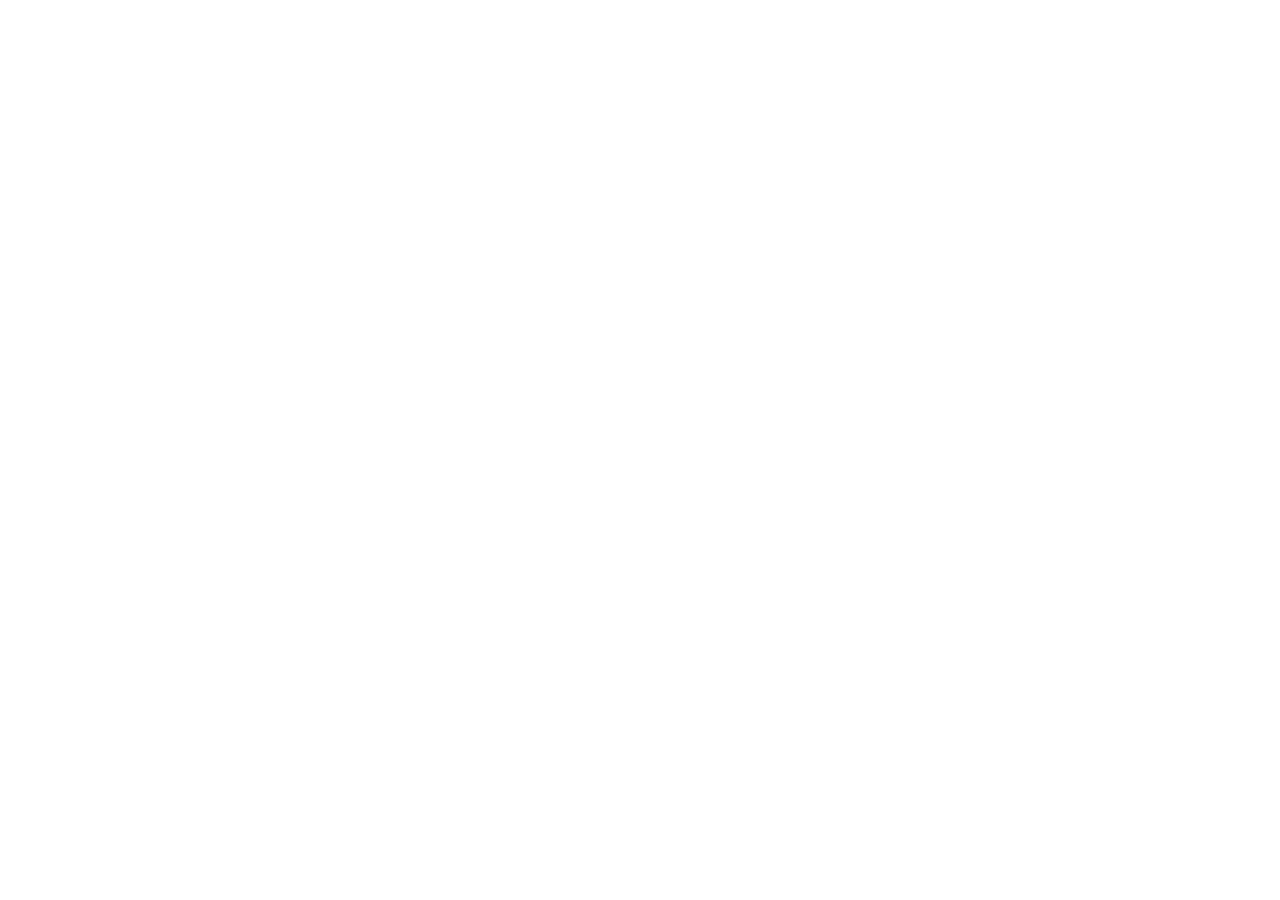
==== commit 34b1b54b: "Add files via upload" ====
--- a/index.html
+++ b/index.html
@@ -1,1717 +1,92 @@
-<!DOCTYPE html>
-<html lang="ar" dir="rtl" class="scroll-smooth">
+﻿<!DOCTYPE html>
+<html lang="ar" dir="rtl" data-theme="light">
 <head>
-  <meta charset="UTF-8">
-  <meta name="viewport" content="width=device-width, initial-scale=1.0">
-  <title>الموقع الرسمي للدكتور يحيى أحمد المرهبي | أكاديمي ومفكر تربوي وإسلامي (2026)</title>
-  <script src="https://cdn.tailwindcss.com/3.4.17"></script>
-  <link rel="preconnect" href="https://fonts.googleapis.com">
-  <link rel="preconnect" href="https://fonts.gstatic.com" crossorigin>
-  <link href="https://fonts.googleapis.com/css2?family=Amiri:ital,wght@0,400;0,700;1,400&family=Cairo:wght@400;500;600;700;800;900&family=Inter:wght@400;500;600;700&display=swap" rel="stylesheet">
-  <script>
-    tailwind.config = {
-      darkMode: 'class',
-      theme: {
-        extend: {
-          fontFamily: {
-            sans: ['Cairo', 'Inter', 'sans-serif'],
-            serif: ['Amiri', 'serif'],
-          },
-          colors: {
-            emerald: {
-              850: '#0b3b2d',
-              900: '#072a20',
-              950: '#041a13',
-            },
-            gold: {
-              400: '#e6c15a',
-              500: '#d4af37',
-              600: '#b89225',
-            }
-          }
-        }
-      }
-    }
-  </script>
-  <style>
-    body {
-      font-family: 'Cairo', 'Inter', sans-serif;
-    }
-    .font-amiri {
-      font-family: 'Amiri', serif;
-    }
-    .glass-nav {
-      background: rgba(255, 255, 255, 0.88);
-      backdrop-filter: blur(16px);
-      -webkit-backdrop-filter: blur(16px);
-    }
-    .dark .glass-nav {
-      background: rgba(15, 23, 42, 0.88);
-    }
-    .hero-gradient {
-      background: linear-gradient(135deg, rgba(4, 26, 19, 0.94) 0%, rgba(11, 59, 45, 0.88) 55%, rgba(20, 83, 45, 0.82) 100%);
-    }
-    .reader-sepia {
-      background-color: #f8f1e0 !important;
-      color: #3b2f2f !important;
-    }
-    .reader-dark {
-      background-color: #0f172a !important;
-      color: #e2e8f0 !important;
-    }
-    .reader-light {
-      background-color: #ffffff !important;
-      color: #1e293b !important;
-    }
-    .custom-scrollbar::-webkit-scrollbar {
-      width: 6px;
-      height: 6px;
-    }
-    .custom-scrollbar::-webkit-scrollbar-thumb {
-      background: rgba(212, 175, 55, 0.5);
-      border-radius: 9999px;
-    }
-    @media print {
-      .no-print { display: none !important; }
-    }
-  </style>
+<meta charset="utf-8">
+<meta name="viewport" content="width=device-width, initial-scale=1, viewport-fit=cover">
+<title>ط¯. ظٹط­ظٹظ‰ ط£ط­ظ…ط¯ ط§ظ„ظ…ط±ظ‡ط¨ظٹ â€” ط£ظƒط§ط¯ظٹظ…ظٹ ظˆط¨ط§ط­ط« ظˆظ…ظپظƒظ‘ط± طھط±ط¨ظˆظٹ</title>
+<meta name="description" content="ط§ظ„ظ…ظˆظ‚ط¹ ط§ظ„ط£ظƒط§ط¯ظٹظ…ظٹ ظˆط§ظ„ظ…ظƒطھط¨ط© ط§ظ„ط±ظ‚ظ…ظٹط© ظ„ظ„ط¯ظƒطھظˆط± ظٹط­ظٹظ‰ ط£ط­ظ…ط¯ ط§ظ„ظ…ط±ظ‡ط¨ظٹ: ظƒطھط¨ ظˆط±ط³ط§ط¦ظ„ ظˆط£ط¨ط­ط§ط« ظˆظ…ظ‚ط§ظ„ط§طھ ظپظٹ ط£طµظˆظ„ ط§ظ„طھط±ط¨ظٹط© ظˆط§ظ„ط³ظٹط§ط³ط§طھ ط§ظ„طھط¹ظ„ظٹظ…ظٹط© ظˆط§ظ„ظپظƒط± ط§ظ„ط¥ط³ظ„ط§ظ…ظٹ ظˆط§ظ„ظ†ظ‡ظˆط¶ ط§ظ„ط­ط¶ط§ط±ظٹطŒ ظ…ط¹ ظ†طµظˆطµ ظƒط§ظ…ظ„ط© ظ„ظ„ظ‚ط±ط§ط،ط© ظˆط§ظ„طھط­ظ…ظٹظ„.">
+<meta name="author" content="Dr. Yahya Ahmed Al-Marhabi">
+<meta name="theme-color" content="#0f5b4a">
+<meta name="color-scheme" content="light dark">
+<link rel="canonical" href="https://almerhby.github.io/">
+<link rel="icon" href="assets/images/favicon.svg" type="image/svg+xml">
+<link rel="manifest" href="manifest.webmanifest">
+<meta property="og:type" content="website">
+<meta property="og:site_name" content="Dr. Yahya Ahmed Al-Marhabi">
+<meta property="og:locale" content="ar_AR">
+<meta property="og:locale:alternate" content="en_US">
+<meta property="og:title" content="ط¯. ظٹط­ظٹظ‰ ط£ط­ظ…ط¯ ط§ظ„ظ…ط±ظ‡ط¨ظٹ â€” ط£ظƒط§ط¯ظٹظ…ظٹ ظˆط¨ط§ط­ط« ظˆظ…ظپظƒظ‘ط± طھط±ط¨ظˆظٹ">
+<meta property="og:description" content="ظƒطھط¨ ظˆط±ط³ط§ط¦ظ„ ظˆط£ط¨ط­ط§ط« ظˆظ…ظ‚ط§ظ„ط§طھ ظپظٹ ط£طµظˆظ„ ط§ظ„طھط±ط¨ظٹط© ظˆط§ظ„ظپظƒط± ط§ظ„ط¥ط³ظ„ط§ظ…ظٹ ظˆط§ظ„ظ†ظ‡ظˆط¶ ط§ظ„ط­ط¶ط§ط±ظٹطŒ ظ…ط¹ ظ…ظƒطھط¨ط© ط±ظ‚ظ…ظٹط© ظˆظ†طµظˆطµ ظƒط§ظ…ظ„ط©.">
+<meta property="og:url" content="https://almerhby.github.io/">
+<meta property="og:image" content="https://almerhby.github.io/assets/images/portrait-photo.jpg">
+<meta property="og:image:alt" content="Dr. Yahya Ahmed Al-Marhabi">
+<meta name="twitter:card" content="summary_large_image">
+<meta name="twitter:title" content="ط¯. ظٹط­ظٹظ‰ ط£ط­ظ…ط¯ ط§ظ„ظ…ط±ظ‡ط¨ظٹ â€” ط£ظƒط§ط¯ظٹظ…ظٹ ظˆط¨ط§ط­ط« ظˆظ…ظپظƒظ‘ط± طھط±ط¨ظˆظٹ">
+<meta name="twitter:description" content="ظƒطھط¨ ظˆط±ط³ط§ط¦ظ„ ظˆط£ط¨ط­ط§ط« ظˆظ…ظ‚ط§ظ„ط§طھ ظپظٹ ط£طµظˆظ„ ط§ظ„طھط±ط¨ظٹط© ظˆط§ظ„ظپظƒط± ط§ظ„ط¥ط³ظ„ط§ظ…ظٹ ظˆط§ظ„ظ†ظ‡ظˆط¶ ط§ظ„ط­ط¶ط§ط±ظٹ.">
+<meta name="twitter:image" content="https://almerhby.github.io/assets/images/portrait-photo.jpg">
+<link rel="preconnect" href="https://fonts.googleapis.com">
+<link rel="preconnect" href="https://fonts.gstatic.com" crossorigin>
+<link href="https://fonts.googleapis.com/css2?family=Amiri:ital,wght@0,400;0,700;1,400&family=Cormorant+Garamond:wght@500;600;700&family=IBM+Plex+Sans+Arabic:wght@300;400;500;600;700&family=Inter:wght@300;400;500;600&display=swap" rel="stylesheet">
+<link rel="stylesheet" href="assets/css/styles.css?v=20261030f">
+<script>
+(function () {
+  var lang = 'ar', theme = 'light';
+  try {
+    lang = localStorage.getItem('yahya-lang') === 'en' ? 'en' : 'ar';
+    theme = localStorage.getItem('yahya-theme') === 'dark' ? 'dark' : 'light';
+  } catch (e) { /* storage unavailable */ }
+  document.documentElement.lang = lang;
+  document.documentElement.dir = lang === 'en' ? 'ltr' : 'rtl';
+  document.documentElement.dataset.theme = theme;
+})();
+</script>
+<script type="application/ld+json">
+{
+  "@context": "https://schema.org",
+  "@type": "Person",
+  "name": "Dr. Yahya Ahmed Al-Marhabi",
+  "alternateName": "ط¯. ظٹط­ظٹظ‰ ط£ط­ظ…ط¯ ط§ظ„ظ…ط±ظ‡ط¨ظٹ",
+  "jobTitle": "Assistant Professor of Educational Foundations (Educational Policy)",
+  "description": "Yemeni academic, researcher and writer in educational foundations, educational policy and Islamic thought.",
+  "url": "https://almerhby.github.io/",
+  "image": "https://almerhby.github.io/assets/images/portrait-photo.jpg",
+  "email": "mailto:almerhbi2010@gmail.com",
+  "worksFor": {
+    "@type": "CollegeOrUniversity",
+    "name": "Amran University",
+    "address": { "@type": "PostalAddress", "addressCountry": "Yemen" }
+  },
+  "alumniOf": [
+    { "@type": "CollegeOrUniversity", "name": "Dr. Babasaheb Ambedkar Marathwada University" },
+    { "@type": "CollegeOrUniversity", "name": "Sana'a University" }
+  ],
+  "knowsAbout": ["Educational foundations", "Educational policy", "Citizenship education", "Islamic educational thought", "Civilisational renewal"],
+  "sameAs": [
+    "https://scholar.google.com/citations?user=lEXrmq4AAAAJ",
+    "https://www.aljazeera.net/author/yahyaalmerhbi",
+    "https://hekmahyemanya.com/author/yahia/",
+    "https://www.facebook.com/Yahya.Ahmed.Almerhbi/"
+  ]
+}
+</script>
 </head>
-<body class="bg-slate-50 text-slate-800 dark:bg-slate-950 dark:text-slate-100 min-h-screen flex flex-col transition-colors duration-300">
-
-  <!-- Top Utility Bar -->
-  <div class="bg-emerald-950 text-emerald-100 text-xs py-2 px-4 border-b border-emerald-800/60 no-print">
-    <div class="max-w-7xl mx-auto flex flex-wrap items-center justify-between gap-2">
-      <div class="flex items-center gap-4 flex-wrap">
-        <span class="inline-flex items-center gap-1.5 text-amber-300 font-semibold">
-          <span>🎓</span>
-          <span>البوابة الرقمية الرسمية للدكتور يحيى أحمد المرهبي — إصدار 2026</span>
-        </span>
-        <span class="hidden md:inline text-emerald-400">|</span>
-        <span class="hidden md:inline text-emerald-200">📍 الإقامة الحالية: بريدة – القصيم</span>
-      </div>
-      <div class="flex items-center gap-3 flex-wrap">
-        <a href="https://wa.me/966554810487" target="_blank" rel="noopener noreferrer" class="hover:text-amber-300 transition flex items-center gap-1">
-          <span>💬 واتساب:</span>
-          <span dir="ltr" class="font-mono">0554810487</span>
-        </a>
-        <span class="text-emerald-600">•</span>
-        <a href="mailto:Almerhbi2010@gmail.com" class="hover:text-amber-300 transition flex items-center gap-1">
-          <span>✉️</span>
-          <span class="font-mono">Almerhbi2010@gmail.com</span>
-        </a>
-        <span class="text-emerald-600">•</span>
-        <a href="https://www.facebook.com/share/1Aw6DygrJC/" target="_blank" rel="noopener noreferrer" class="text-amber-300 hover:underline font-semibold">
-          صفحة فيسبوك الرسمية ↗
-        </a>
-      </div>
-    </div>
+<body data-page="index">
+<div data-site-header></div>
+<main id="main"><div id="pageRoot"></div></main>
+<div data-site-footer></div>
+<noscript>
+  <div style="max-width:680px;margin:40px auto;padding:24px;font-family:system-ui,sans-serif;line-height:1.8">
+    <h1>ط¯. ظٹط­ظٹظ‰ ط£ط­ظ…ط¯ ط§ظ„ظ…ط±ظ‡ط¨ظٹ</h1>
+    <p>ظٹطھط·ظ„ط¨ ظ‡ط°ط§ ط§ظ„ظ…ظˆظ‚ط¹ JavaScript ظ„ط¹ط±ط¶ ط§ظ„ظ…ظƒطھط¨ط© ط§ظ„ط±ظ‚ظ…ظٹط©. ظٹظ…ظƒظ†ظƒ ط§ظ„طھظˆط§طµظ„ ط¹ط¨ط± <a href="mailto:almerhbi2010@gmail.com">almerhbi2010@gmail.com</a> ط£ظˆ ط²ظٹط§ط±ط© <a href="https://scholar.google.com/citations?user=lEXrmq4AAAAJ">Google Scholar</a>.</p>
+    <p dir="ltr">This site requires JavaScript to display the digital library. Contact <a href="mailto:almerhbi2010@gmail.com">almerhbi2010@gmail.com</a> or visit <a href="https://scholar.google.com/citations?user=lEXrmq4AAAAJ">Google Scholar</a>.</p>
   </div>
-
-  <!-- Sticky Navigation Header -->
-  <header class="sticky top-0 z-40 glass-nav border-b border-slate-200/80 dark:border-slate-800/80 shadow-sm no-print">
-    <div class="max-w-7xl mx-auto px-4 sm:px-6 lg:px-8">
-      <div class="flex items-center justify-between h-20 gap-3">
-        <!-- Brand / Portrait -->
-        <button id="brandHomeBtn" type="button" class="flex items-center gap-3 text-right group focus:outline-none">
-          <div class="relative w-12 h-12 rounded-2xl overflow-hidden border-2 border-amber-500/80 shadow-md shrink-0">
-            <img src="assets/images/dr_yahya_portrait.jpg" alt="د. يحيى أحمد المرهبي" class="w-full h-full object-cover object-top max-w-full">
-          </div>
-          <div>
-            <div class="text-base sm:text-lg font-extrabold text-emerald-950 dark:text-amber-400 group-hover:text-emerald-700 transition">
-              د. يحيى أحمد المرهبي
-            </div>
-            <div class="text-xs text-slate-500 dark:text-slate-400">
-              أستاذ أصول التربية المساعد • مفكر وكاتب
-            </div>
-          </div>
-        </button>
-
-        <!-- Desktop Navigation Links -->
-        <nav class="hidden lg:flex items-center gap-1.5" aria-label="التنقل الرئيسي">
-          <button type="button" data-nav="home" class="nav-tab px-3.5 py-2 rounded-xl text-sm font-bold transition flex items-center gap-1.5">
-            <span>🏠</span><span>الرئيسية</span>
-          </button>
-          <button type="button" data-nav="cv" class="nav-tab px-3.5 py-2 rounded-xl text-sm font-bold transition flex items-center gap-1.5">
-            <span>🪪</span><span>السيرة الذاتية</span>
-          </button>
-          <button type="button" data-nav="books" class="nav-tab px-3.5 py-2 rounded-xl text-sm font-bold transition flex items-center gap-1.5">
-            <span>📚</span><span>الكتب والمؤلفات</span>
-            <span class="text-xs px-1.5 py-0.5 rounded-full bg-amber-500/20 text-amber-700 dark:text-amber-300">15</span>
-          </button>
-          <button type="button" data-nav="articles" class="nav-tab px-3.5 py-2 rounded-xl text-sm font-bold transition flex items-center gap-1.5">
-            <span>📝</span><span>مقالات فيسبوك والفكر</span>
-            <span id="navArticlesCount" class="text-xs px-1.5 py-0.5 rounded-full bg-emerald-500/20 text-emerald-700 dark:text-emerald-300">13</span>
-          </button>
-          <button type="button" data-nav="research" class="nav-tab px-3.5 py-2 rounded-xl text-sm font-bold transition flex items-center gap-1.5">
-            <span>🔬</span><span>الأبحاث العلمية</span>
-          </button>
-          <button type="button" data-nav="contact" class="nav-tab px-3.5 py-2 rounded-xl text-sm font-bold transition flex items-center gap-1.5">
-            <span>📬</span><span>التواصل والمراسلة</span>
-          </button>
-        </nav>
-
-        <!-- Action Controls -->
-        <div class="flex items-center gap-2">
-          <button id="openSearchModalBtn" type="button" class="px-3 py-2 rounded-xl bg-slate-100 hover:bg-slate-200 dark:bg-slate-800 dark:hover:bg-slate-700 text-slate-700 dark:text-slate-200 text-xs sm:text-sm font-semibold flex items-center gap-2 transition" title="بحث شامل في الموقع">
-            <span>🔍</span>
-            <span class="hidden sm:inline">بحث شامل</span>
-          </button>
-          <button id="themeToggleBtn" type="button" class="p-2.5 rounded-xl bg-slate-100 hover:bg-slate-200 dark:bg-slate-800 dark:hover:bg-slate-700 text-slate-700 dark:text-amber-300 transition" title="تبديل الوضع الليلي والنهاري">
-            <span id="themeIcon">🌙</span>
-          </button>
-          <button id="mobileMenuBtn" type="button" class="lg:hidden p-2.5 rounded-xl bg-emerald-900 text-white hover:bg-emerald-800 transition" aria-label="فتح القائمة">
-            <span>☰</span>
-          </button>
-        </div>
-      </div>
-
-      <!-- Mobile Navigation Drawer -->
-      <div id="mobileMenuDrawer" class="hidden lg:hidden pb-4 pt-2 border-t border-slate-200 dark:border-slate-800">
-        <div class="grid grid-cols-2 sm:grid-cols-3 gap-2">
-          <button type="button" data-nav="home" class="nav-tab px-3 py-2.5 rounded-xl text-sm font-bold text-right flex items-center gap-2">
-            <span>🏠</span><span>الرئيسية</span>
-          </button>
-          <button type="button" data-nav="cv" class="nav-tab px-3 py-2.5 rounded-xl text-sm font-bold text-right flex items-center gap-2">
-            <span>🪪</span><span>السيرة الذاتية</span>
-          </button>
-          <button type="button" data-nav="books" class="nav-tab px-3 py-2.5 rounded-xl text-sm font-bold text-right flex items-center gap-2">
-            <span>📚</span><span>الكتب (15)</span>
-          </button>
-          <button type="button" data-nav="articles" class="nav-tab px-3 py-2.5 rounded-xl text-sm font-bold text-right flex items-center gap-2">
-            <span>📝</span><span>المقالات (13)</span>
-          </button>
-          <button type="button" data-nav="research" class="nav-tab px-3 py-2.5 rounded-xl text-sm font-bold text-right flex items-center gap-2">
-            <span>🔬</span><span>الأبحاث العلمية</span>
-          </button>
-          <button type="button" data-nav="contact" class="nav-tab px-3 py-2.5 rounded-xl text-sm font-bold text-right flex items-center gap-2">
-            <span>📬</span><span>التواصل السريع</span>
-          </button>
-        </div>
-      </div>
-    </div>
-  </header>
-
-  <!-- Main Content Container -->
-  <main class="flex-1">
-
-    <!-- ==================== PAGE 1: HOME ==================== -->
-    <section id="page-home" class="page-view">
-      <!-- Hero Banner -->
-      <div class="relative overflow-hidden border-b border-emerald-900/20">
-        <img src="assets/images/hero_library.jpg" alt="المكتبة الأكاديمية" class="absolute inset-0 w-full h-full object-cover max-w-full">
-        <div class="absolute inset-0 hero-gradient"></div>
-
-        <div class="relative max-w-7xl mx-auto px-4 sm:px-6 lg:px-8 py-12 lg:py-20">
-          <div class="grid grid-cols-1 lg:grid-cols-12 gap-8 lg:gap-12 items-center">
-            <!-- Hero Text -->
-            <div class="lg:col-span-8 text-white space-y-6">
-              <div class="inline-flex items-center gap-2 px-3.5 py-1.5 rounded-full bg-amber-500/20 border border-amber-400/40 text-amber-300 text-xs sm:text-sm font-bold">
-                <span>✨</span>
-                <span>أستاذ أصول التربية المساعد (سياسات تربوية) – جامعة عمران</span>
-              </div>
-              <h1 class="text-3xl sm:text-5xl font-black leading-tight tracking-tight">
-                الدكتور يحيى أحمد حسين المرهبي
-              </h1>
-              <p class="text-base sm:text-lg text-emerald-100/95 leading-relaxed max-w-3xl">
-                أكاديمي وباحث ومفكر تربوي وإسلامي، صاحب مشروع <strong class="text-amber-300">«رباعية الذات الإنسانية»</strong> (النفس، القلب، الروح، العقل)، ومؤلف أكثر من <strong class="text-amber-300">15 كتاباً</strong> في الفكر الإسلامي، وفلسفة العبادات، والسياسات التربوية، وتربية المواطنة، والتنمية المستدامة.
-              </p>
-
-              <!-- Primary CTA Buttons -->
-              <div class="flex flex-wrap items-center gap-3 pt-2">
-                <button type="button" data-goto="books" class="px-5 py-3 rounded-2xl bg-amber-500 hover:bg-amber-400 text-emerald-950 font-extrabold text-sm sm:text-base shadow-lg transition flex items-center gap-2">
-                  <span>📖</span>
-                  <span>قراءة وتصفح الكتب (15 كتاباً)</span>
-                </button>
-                <button type="button" data-goto="articles" class="px-5 py-3 rounded-2xl bg-white/15 hover:bg-white/25 text-white border border-white/25 font-bold text-sm sm:text-base transition flex items-center gap-2">
-                  <span>📝</span>
-                  <span>مقالات فيسبوك والمدونة الفكرية</span>
-                </button>
-                <button type="button" data-goto="cv" class="px-4 py-3 rounded-2xl bg-emerald-800/70 hover:bg-emerald-700/80 text-emerald-100 border border-emerald-600/40 font-bold text-sm transition flex items-center gap-2">
-                  <span>🪪</span>
-                  <span>السيرة الذاتية الكاملة</span>
-                </button>
-                <button type="button" data-goto="contact" class="px-4 py-3 rounded-2xl bg-emerald-600 hover:bg-emerald-500 text-white font-bold text-sm transition flex items-center gap-2">
-                  <span>💬</span>
-                  <span>إرسال رسالة خاصة (واتساب / إيميل)</span>
-                </button>
-              </div>
-
-              <!-- Quick External Links Strip -->
-              <div class="pt-4 border-t border-white/15 flex flex-wrap items-center gap-4 text-xs sm:text-sm text-emerald-200">
-                <span class="font-bold text-amber-300">المنصات الرسمية:</span>
-                <a href="https://www.noor-book.com/%D9%83%D8%AA%D8%A8-%D8%AF-%D9%8A%D8%AD%D9%8A%D9%8A-%D8%A7%D8%AD%D9%85%D8%AF-%D8%A7%D9%84%D9%85%D8%B1%D9%87%D8%A8%D9%8A-pdf" target="_blank" rel="noopener noreferrer" class="hover:text-white underline decoration-amber-400/60">مكتبة نور (15 كتاباً) ↗</a>
-                <a href="https://www.facebook.com/share/1Aw6DygrJC/" target="_blank" rel="noopener noreferrer" class="hover:text-white underline decoration-amber-400/60">صفحة فيسبوك ↗</a>
-                <a href="https://hekmahyemanya.com/author/yahia/" target="_blank" rel="noopener noreferrer" class="hover:text-white underline decoration-amber-400/60">منصة حكمة يمانية ↗</a>
-                <a href="https://foulabook.com/ar/author/%D8%AF.-%D9%8A%D8%AD%D9%8A%D9%89-%D8%A3%D8%AD%D9%85%D8%AF-%D8%A7%D9%84%D9%85%D8%B1%D9%87%D8%A8%D9%8A" target="_blank" rel="noopener noreferrer" class="hover:text-white underline decoration-amber-400/60">مكتبة فولة بوك ↗</a>
-                <a href="https://www.aljazeera.net/author/yahyaalmerhbi" target="_blank" rel="noopener noreferrer" class="hover:text-white underline decoration-amber-400/60">مدونات الجزيرة ↗</a>
-              </div>
-            </div>
-
-            <!-- Hero Author Portrait Card -->
-            <div class="lg:col-span-4">
-              <div class="bg-white/10 backdrop-blur-md border border-white/20 rounded-3xl p-6 text-center text-white shadow-2xl">
-                <div class="w-36 h-44 mx-auto rounded-2xl overflow-hidden border-4 border-amber-400 shadow-xl mb-4 bg-slate-100">
-                  <img src="assets/images/dr_yahya_portrait.jpg" alt="الدكتور يحيى أحمد حسين المرهبي" class="w-full h-full object-cover object-top max-w-full">
-                </div>
-                <h2 class="text-xl font-extrabold text-amber-300">د. يحيى أحمد حسين المرهبي</h2>
-                <p class="text-xs text-emerald-100 mt-1">دكتوراه أصول التربية (سياسات تربوية) – 2016م</p>
-                <p class="text-xs text-emerald-200/90 mt-0.5">جامعة د. بابا صاحب أمبيدكار – الهند</p>
-
-                <div class="mt-5 grid grid-cols-2 gap-2 text-xs">
-                  <a href="https://wa.me/966554810487" target="_blank" rel="noopener noreferrer" class="py-2.5 px-3 rounded-xl bg-emerald-600 hover:bg-emerald-500 text-white font-bold flex items-center justify-center gap-1.5 transition">
-                    <span>💬</span><span>واتساب مباشر</span>
-                  </a>
-                  <a href="mailto:Almerhbi2010@gmail.com" class="py-2.5 px-3 rounded-xl bg-amber-500 hover:bg-amber-400 text-emerald-950 font-bold flex items-center justify-center gap-1.5 transition">
-                    <span>✉️</span><span>مراسلة إيميل</span>
-                  </a>
-                </div>
-              </div>
-            </div>
-          </div>
-        </div>
-      </div>
-
-      <!-- Key Stats Bento Grid -->
-      <div class="max-w-7xl mx-auto px-4 sm:px-6 lg:px-8 -mt-8 relative z-10">
-        <div class="grid grid-cols-2 md:grid-cols-5 gap-3 sm:gap-4">
-          <div class="bg-white dark:bg-slate-900 rounded-2xl p-4 sm:p-5 shadow-md border border-slate-200/80 dark:border-slate-800 text-center">
-            <div class="text-2xl sm:text-3xl font-black text-emerald-800 dark:text-amber-400">15</div>
-            <div class="text-xs sm:text-sm font-bold text-slate-600 dark:text-slate-300 mt-1">كتاباً ومؤلفاً منشوراً</div>
-          </div>
-          <div class="bg-white dark:bg-slate-900 rounded-2xl p-4 sm:p-5 shadow-md border border-slate-200/80 dark:border-slate-800 text-center">
-            <div class="text-2xl sm:text-3xl font-black text-emerald-800 dark:text-amber-400">13</div>
-            <div class="text-xs sm:text-sm font-bold text-slate-600 dark:text-slate-300 mt-1">مقالاً ودراسة فكرية</div>
-          </div>
-          <div class="bg-white dark:bg-slate-900 rounded-2xl p-4 sm:p-5 shadow-md border border-slate-200/80 dark:border-slate-800 text-center">
-            <div class="text-2xl sm:text-3xl font-black text-emerald-800 dark:text-amber-400">16</div>
-            <div class="text-xs sm:text-sm font-bold text-slate-600 dark:text-slate-300 mt-1">بحثاً ومشروعاً علمياً</div>
-          </div>
-          <div class="bg-white dark:bg-slate-900 rounded-2xl p-4 sm:p-5 shadow-md border border-slate-200/80 dark:border-slate-800 text-center">
-            <div class="text-2xl sm:text-3xl font-black text-emerald-800 dark:text-amber-400">+30</div>
-            <div class="text-xs sm:text-sm font-bold text-slate-600 dark:text-slate-300 mt-1">عاماً في التعليم والبحث</div>
-          </div>
-          <div class="col-span-2 md:col-span-1 bg-white dark:bg-slate-900 rounded-2xl p-4 sm:p-5 shadow-md border border-slate-200/80 dark:border-slate-800 text-center">
-            <div class="text-2xl sm:text-3xl font-black text-amber-600 dark:text-amber-400">+25,000</div>
-            <div class="text-xs sm:text-sm font-bold text-slate-600 dark:text-slate-300 mt-1">قراءة وتحميل للكتب</div>
-          </div>
-        </div>
-      </div>
-
-      <!-- Human Self Quartet Section (رباعية الذات الإنسانية) -->
-      <div class="max-w-7xl mx-auto px-4 sm:px-6 lg:px-8 py-12">
-        <div class="bg-gradient-to-br from-emerald-950 via-emerald-900 to-slate-900 rounded-3xl p-6 sm:p-10 text-white shadow-xl border border-emerald-800/50">
-          <div class="flex flex-col md:flex-row md:items-end justify-between gap-4 mb-8">
-            <div>
-              <span class="text-xs font-extrabold uppercase tracking-wider px-3 py-1 rounded-full bg-amber-500/20 text-amber-300 border border-amber-400/30">
-                المشروع الفكري المتكامل
-              </span>
-              <h2 class="text-2xl sm:text-3xl font-black mt-3 text-white">
-                مشروع «رباعية الذات الإنسانية» للدكتور يحيى المرهبي
-              </h2>
-              <p class="text-sm sm:text-base text-emerald-100/90 mt-2 max-w-3xl">
-                رؤية فكرية وتربوية متكاملة تؤصل التناغم والانسجام بين الملَكَات الإنسانية الأربع (النفس، القلب، الروح، العقل)؛ بحيث تنعكس عافية كل ملَكَة على سائر الملكات لبناء الإنسان المتوازن.
-              </p>
-            </div>
-            <button type="button" data-goto="books" class="shrink-0 px-4 py-2.5 rounded-xl bg-amber-500 hover:bg-amber-400 text-emerald-950 font-extrabold text-xs sm:text-sm transition">
-              استعراض المكتبة الكاملة ←
-            </button>
-          </div>
-
-          <div class="grid grid-cols-1 sm:grid-cols-2 lg:grid-cols-4 gap-4">
-            <div class="bg-white/10 hover:bg-white/15 border border-white/15 rounded-2xl p-5 flex flex-col justify-between transition">
-              <div>
-                <div class="flex items-center justify-between text-xs text-amber-300 font-bold mb-2">
-                  <span>الكتاب الأول • 2019م</span>
-                  <span class="px-2 py-0.5 rounded bg-amber-500/20">ملَكَة النفس</span>
-                </div>
-                <h3 class="text-lg font-extrabold text-white mb-2">قد أفلح من زكاها</h3>
-                <p class="text-xs text-emerald-100/80 leading-relaxed">
-                  يعالج تزكية النفس البشرية وتطهيرها وتوجيه طاقاتها الفطرية نحو الفلاح والاستخلاف الإلهي.
-                </p>
-              </div>
-              <button type="button" data-read-book="12" class="mt-4 w-full py-2 rounded-xl bg-amber-500/90 hover:bg-amber-400 text-emerald-950 font-bold text-xs transition">
-                📖 قراءة الكتاب من الموقع
-              </button>
-            </div>
-
-            <div class="bg-white/10 hover:bg-white/15 border border-white/15 rounded-2xl p-5 flex flex-col justify-between transition">
-              <div>
-                <div class="flex items-center justify-between text-xs text-amber-300 font-bold mb-2">
-                  <span>الكتاب الثاني • 2021م</span>
-                  <span class="px-2 py-0.5 rounded bg-amber-500/20">ملَكَة القلب</span>
-                </div>
-                <h3 class="text-lg font-extrabold text-white mb-2">اطمئنان قلب</h3>
-                <p class="text-xs text-emerald-100/80 leading-relaxed">
-                  يبحث في مسالك السكينة واليقين وعمارة القلب بالبصيرة الإيمانية في مواجهة قلق العصر.
-                </p>
-              </div>
-              <button type="button" data-read-book="8" class="mt-4 w-full py-2 rounded-xl bg-amber-500/90 hover:bg-amber-400 text-emerald-950 font-bold text-xs transition">
-                📖 قراءة الكتاب من الموقع
-              </button>
-            </div>
-
-            <div class="bg-white/10 hover:bg-white/15 border border-white/15 rounded-2xl p-5 flex flex-col justify-between transition">
-              <div>
-                <div class="flex items-center justify-between text-xs text-amber-300 font-bold mb-2">
-                  <span>الكتاب الثالث • 2022م</span>
-                  <span class="px-2 py-0.5 rounded bg-amber-500/20">ملَكَة الروح</span>
-                </div>
-                <h3 class="text-lg font-extrabold text-white mb-2">حياة الروح</h3>
-                <p class="text-xs text-emerald-100/80 leading-relaxed">
-                  يناقش سبل إحياء الروح وسموها ومصادر غذائها من الوحي الإلهي (حياة الروح وروح الحياة).
-                </p>
-              </div>
-              <button type="button" data-read-book="7" class="mt-4 w-full py-2 rounded-xl bg-amber-500/90 hover:bg-amber-400 text-emerald-950 font-bold text-xs transition">
-                📖 قراءة الكتاب من الموقع
-              </button>
-            </div>
-
-            <div class="bg-white/10 hover:bg-white/15 border border-white/15 rounded-2xl p-5 flex flex-col justify-between transition">
-              <div>
-                <div class="flex items-center justify-between text-xs text-amber-300 font-bold mb-2">
-                  <span>الكتاب الرابع • 2024م</span>
-                  <span class="px-2 py-0.5 rounded bg-amber-500/20">ملَكَة العقل</span>
-                </div>
-                <h3 class="text-lg font-extrabold text-white mb-2">إعمار العقل</h3>
-                <p class="text-xs text-emerald-100/80 leading-relaxed">
-                  يرد الاعتبار لمقام العقل ومكانته ويؤصل العلاقة العضوية بين العقل والوحي بلا إفراط ولا تفريط.
-                </p>
-              </div>
-              <button type="button" data-read-book="3" class="mt-4 w-full py-2 rounded-xl bg-amber-500/90 hover:bg-amber-400 text-emerald-950 font-bold text-xs transition">
-                📖 قراءة الكتاب من الموقع
-              </button>
-            </div>
-          </div>
-        </div>
-      </div>
-
-      <!-- Featured Books & Latest Articles Preview on Home -->
-      <div class="max-w-7xl mx-auto px-4 sm:px-6 lg:px-8 pb-16 space-y-12">
-        <!-- Featured Books -->
-        <div>
-          <div class="flex items-center justify-between mb-6">
-            <div>
-              <h2 class="text-2xl font-black text-slate-900 dark:text-white">أبرز المؤلفات والكتب المنشورة</h2>
-              <p class="text-sm text-slate-500 dark:text-slate-400">إمكانية القراءة الفورية من الموقع أو التحميل المباشر بصيغة PDF</p>
-            </div>
-            <button type="button" data-goto="books" class="px-4 py-2 rounded-xl bg-emerald-900 text-white hover:bg-emerald-800 text-xs sm:text-sm font-bold transition">
-              عرض جميع الكتب (15) ←
-            </button>
-          </div>
-          <div id="homeFeaturedBooksGrid" class="grid grid-cols-1 md:grid-cols-2 lg:grid-cols-3 gap-6"></div>
-        </div>
-
-        <!-- Featured Articles -->
-        <div>
-          <div class="flex items-center justify-between mb-6">
-            <div>
-              <h2 class="text-2xl font-black text-slate-900 dark:text-white">أحدث المقالات والمنشورات الفكرية</h2>
-              <p class="text-sm text-slate-500 dark:text-slate-400">مقالات صفحة فيسبوك والمنصات الفكرية مرتبة ومصنفة للقراءة الكاملة</p>
-            </div>
-            <button type="button" data-goto="articles" class="px-4 py-2 rounded-xl bg-emerald-900 text-white hover:bg-emerald-800 text-xs sm:text-sm font-bold transition">
-              جميع المقالات (13) ←
-            </button>
-          </div>
-          <div id="homeFeaturedArticlesGrid" class="grid grid-cols-1 md:grid-cols-3 gap-6"></div>
-        </div>
-      </div>
-    </section>
-
-    <!-- ==================== PAGE 2: CV ==================== -->
-    <section id="page-cv" class="page-view hidden py-10">
-      <div class="max-w-7xl mx-auto px-4 sm:px-6 lg:px-8 space-y-8">
-        <!-- CV Header Card -->
-        <div class="bg-white dark:bg-slate-900 rounded-3xl p-6 sm:p-8 shadow-sm border border-slate-200 dark:border-slate-800">
-          <div class="flex flex-col md:flex-row items-center justify-between gap-6">
-            <div class="flex flex-col sm:flex-row items-center gap-5 text-center sm:text-right">
-              <img src="assets/images/dr_yahya_portrait.jpg" alt="د. يحيى أحمد المرهبي" class="w-28 h-32 rounded-2xl object-cover object-top border-2 border-amber-500 shadow-md max-w-full">
-              <div>
-                <span class="px-3 py-1 rounded-full bg-emerald-100 dark:bg-emerald-900/50 text-emerald-800 dark:text-emerald-300 text-xs font-bold">
-                  السيرة الذاتية الأكاديمية والمهنية (تحديث 2025 – 2026م)
-                </span>
-                <h1 class="text-2xl sm:text-3xl font-black text-slate-900 dark:text-white mt-2">
-                  الدكتور يحيى أحمد حسين المرهبي
-                </h1>
-                <p class="text-sm text-slate-600 dark:text-slate-300 mt-1">
-                  أستاذ أصول التربية المساعد – كلية التربية وكلية العلوم التطبيقية والإنسانية – جامعة عمران
-                </p>
-                <div class="flex flex-wrap items-center justify-center sm:justify-start gap-3 mt-3 text-xs text-slate-500 dark:text-slate-400">
-                  <span>📅 الميلاد: حجة – 5 / 2 / 1973م</span>
-                  <span>•</span>
-                  <span>🏠 الإقامة: بريدة – القصيم</span>
-                  <span>•</span>
-                  <span>📱 جوال: <strong dir="ltr">0554810487</strong></span>
-                  <span>•</span>
-                  <span>✉️ <strong dir="ltr">Almerhbi2010@gmail.com</strong></span>
-                </div>
-              </div>
-            </div>
-            <div class="flex flex-wrap items-center gap-2.5 shrink-0 no-print">
-              <button id="printCvBtn" type="button" class="px-4 py-2.5 rounded-xl bg-emerald-900 hover:bg-emerald-800 text-white text-xs sm:text-sm font-bold flex items-center gap-2 transition">
-                <span>🖨️</span><span>طباعة / حفظ السيرة PDF</span>
-              </button>
-              <button id="exportCvTextBtn" type="button" class="px-4 py-2.5 rounded-xl bg-amber-500 hover:bg-amber-400 text-emerald-950 text-xs sm:text-sm font-extrabold flex items-center gap-2 transition">
-                <span>📥</span><span>تنزيل نسخة السيرة الذاتية</span>
-              </button>
-            </div>
-          </div>
-
-          <!-- CV Section Filter Tabs -->
-          <div class="flex flex-wrap items-center gap-2 mt-6 pt-6 border-t border-slate-100 dark:border-slate-800 no-print">
-            <button type="button" data-cv-tab="all" class="cv-tab-btn px-3.5 py-1.5 rounded-xl text-xs sm:text-sm font-bold bg-emerald-900 text-white">عرض السيرة كاملة</button>
-            <button type="button" data-cv-tab="qual" class="cv-tab-btn px-3.5 py-1.5 rounded-xl text-xs sm:text-sm font-bold bg-slate-100 dark:bg-slate-800 text-slate-700 dark:text-slate-300">المؤهلات والخبرات</button>
-            <button type="button" data-cv-tab="teaching" class="cv-tab-btn px-3.5 py-1.5 rounded-xl text-xs sm:text-sm font-bold bg-slate-100 dark:bg-slate-800 text-slate-700 dark:text-slate-300">المساقات والمناصب الإدارية</button>
-            <button type="button" data-cv-tab="activities" class="cv-tab-btn px-3.5 py-1.5 rounded-xl text-xs sm:text-sm font-bold bg-slate-100 dark:bg-slate-800 text-slate-700 dark:text-slate-300">النشاطات والدورات (16)</button>
-            <button type="button" data-cv-tab="refs" class="cv-tab-btn px-3.5 py-1.5 rounded-xl text-xs sm:text-sm font-bold bg-slate-100 dark:bg-slate-800 text-slate-700 dark:text-slate-300">المعرفون الأكاديميون</button>
-          </div>
-        </div>
-
-        <!-- CV Content Blocks -->
-        <div id="cvContentContainer" class="space-y-8"></div>
-      </div>
-    </section>
-
-    <!-- ==================== PAGE 3: BOOKS & IN-SITE READER ==================== -->
-    <section id="page-books" class="page-view hidden py-10">
-      <div class="max-w-7xl mx-auto px-4 sm:px-6 lg:px-8 space-y-8">
-        <!-- Header & Controls -->
-        <div class="bg-white dark:bg-slate-900 rounded-3xl p-6 sm:p-8 shadow-sm border border-slate-200 dark:border-slate-800 space-y-6">
-          <div class="flex flex-col md:flex-row md:items-center justify-between gap-4">
-            <div>
-              <span class="px-3 py-1 rounded-full bg-amber-500/20 text-amber-700 dark:text-amber-300 text-xs font-extrabold">
-                المكتبة الرقمية التفاعلية • القراءة المباشرة من الموقع
-              </span>
-              <h1 class="text-2xl sm:text-3xl font-black text-slate-900 dark:text-white mt-2">
-                كتب ومؤلفات الدكتور يحيى أحمد المرهبي (15 كتاباً)
-              </h1>
-              <p class="text-sm text-slate-600 dark:text-slate-400 mt-1">
-                يمكنك قراءة فصول ومقدمات جميع الكتب مباشرة من داخل الموقع عبر القارئ التفاعلي، أو تحميلها وقراءتها عبر مكتبة نور وفولة بوك.
-              </p>
-            </div>
-            <div class="flex flex-wrap gap-2">
-              <a href="https://www.noor-book.com/%D9%83%D8%AA%D8%A8-%D8%AF-%D9%8A%D8%AD%D9%8A%D9%8A-%D8%A7%D8%AD%D9%85%D8%AF-%D8%A7%D9%84%D9%85%D8%B1%D9%87%D8%A8%D9%8A-pdf" target="_blank" rel="noopener noreferrer" class="px-4 py-2.5 rounded-xl bg-emerald-900 hover:bg-emerald-800 text-white text-xs sm:text-sm font-bold transition">
-                صفحة المؤلف في مكتبة نور ↗
-              </a>
-              <a href="https://foulabook.com/ar/author/%D8%AF.-%D9%8A%D8%AD%D9%8A%D9%89-%D8%A3%D8%AD%D9%85%D8%AF-%D8%A7%D9%84%D9%85%D8%B1%D9%87%D8%A8%D9%8A" target="_blank" rel="noopener noreferrer" class="px-4 py-2.5 rounded-xl bg-slate-100 hover:bg-slate-200 dark:bg-slate-800 dark:hover:bg-slate-700 text-slate-800 dark:text-slate-200 text-xs sm:text-sm font-bold transition">
-                مكتبة فولة بوك ↗
-              </a>
-            </div>
-          </div>
-
-          <!-- Search & Category Filter -->
-          <div class="grid grid-cols-1 md:grid-cols-12 gap-4 pt-2 border-t border-slate-100 dark:border-slate-800">
-            <div class="md:col-span-5">
-              <label for="bookSearchInput" class="sr-only">ابحث في الكتب</label>
-              <input id="bookSearchInput" type="text" placeholder="🔍 ابحث باسم الكتاب أو الموضوع (مثل: إعمار العقل، الصيام، المواطنة)..." class="w-full px-4 py-2.5 rounded-xl bg-slate-50 dark:bg-slate-800 border border-slate-200 dark:border-slate-700 text-sm focus:outline-none focus:ring-2 focus:ring-emerald-600">
-            </div>
-            <div class="md:col-span-4">
-              <label for="bookCategorySelect" class="sr-only">تصنيف الكتب</label>
-              <select id="bookCategorySelect" class="w-full px-4 py-2.5 rounded-xl bg-slate-50 dark:bg-slate-800 border border-slate-200 dark:border-slate-700 text-sm font-semibold focus:outline-none focus:ring-2 focus:ring-emerald-600">
-                <option value="all">جميع التصنيفات (15 كتاباً)</option>
-                <option value="رباعية الذات الإنسانية">رباعية الذات الإنسانية (4)</option>
-                <option value="الفكر والنهوض الحضاري">الفكر والنهوض الحضاري (5)</option>
-                <option value="فلسفة العبادات والتزكية">فلسفة العبادات والتزكية (2)</option>
-                <option value="المواطنة والسياسات التربوية">المواطنة والسياسات التربوية (2)</option>
-                <option value="مناهج البحث العلمي">مناهج البحث العلمي (1)</option>
-              </select>
-            </div>
-            <div class="md:col-span-3">
-              <label for="bookSortSelect" class="sr-only">ترتيب الكتب</label>
-              <select id="bookSortSelect" class="w-full px-4 py-2.5 rounded-xl bg-slate-50 dark:bg-slate-800 border border-slate-200 dark:border-slate-700 text-sm font-semibold focus:outline-none focus:ring-2 focus:ring-emerald-600">
-                <option value="newest">الترتيب: الأحدث نشراً</option>
-                <option value="popular">الترتيب: الأكثر قراءة وتحميلاً</option>
-                <option value="pages">الترتيب: الأكبر حجماً (عدد الصفحات)</option>
-              </select>
-            </div>
-          </div>
-        </div>
-
-        <!-- Books Grid -->
-        <div id="booksLibraryGrid" class="grid grid-cols-1 md:grid-cols-2 lg:grid-cols-3 gap-6"></div>
-      </div>
-    </section>
-
-    <!-- ==================== PAGE 4: ARTICLES (FACEBOOK & INTELLECTUAL POSTS) ==================== -->
-    <section id="page-articles" class="page-view hidden py-10">
-      <div class="max-w-7xl mx-auto px-4 sm:px-6 lg:px-8 space-y-8">
-        <!-- Articles Header -->
-        <div class="bg-white dark:bg-slate-900 rounded-3xl p-6 sm:p-8 shadow-sm border border-slate-200 dark:border-slate-800 space-y-6">
-          <div class="flex flex-col md:flex-row md:items-center justify-between gap-4">
-            <div>
-              <span class="px-3 py-1 rounded-full bg-emerald-500/20 text-emerald-800 dark:text-emerald-300 text-xs font-extrabold">
-                صفحة المقالات والمنشورات الفكرية المستقلة
-              </span>
-              <h1 class="text-2xl sm:text-3xl font-black text-slate-900 dark:text-white mt-2">
-                موسوعة مقالات ومنشورات الدكتور يحيى أحمد المرهبي
-              </h1>
-              <p class="text-sm text-slate-600 dark:text-slate-400 mt-1">
-                جميع المقالات الفكرية والتربوية المنشورة على صفحة فيسبوك والمنصات الثقافية (حكمة يمانية والجزيرة) مرتبة ومصنفة مع إمكانية القراءة الكاملة والنسخ والمشاركة.
-              </p>
-            </div>
-            <div class="flex flex-wrap items-center gap-2 shrink-0">
-              <button id="openAddArticleModalBtn" type="button" class="px-4 py-2.5 rounded-xl bg-amber-500 hover:bg-amber-400 text-emerald-950 text-xs sm:text-sm font-extrabold flex items-center gap-1.5 transition">
-                <span>➕</span><span>إضافة مقال / منشور فيسبوك</span>
-              </button>
-              <a href="https://www.facebook.com/share/1Aw6DygrJC/" target="_blank" rel="noopener noreferrer" class="px-4 py-2.5 rounded-xl bg-blue-600 hover:bg-blue-500 text-white text-xs sm:text-sm font-bold transition">
-                صفحة فيسبوك ↗
-              </a>
-              <button id="exportArticlesBtn" type="button" class="px-4 py-2.5 rounded-xl bg-emerald-900 hover:bg-emerald-800 text-white text-xs sm:text-sm font-bold transition">
-                📥 تنزيل موسوعة المقالات الكاملة
-              </button>
-            </div>
-          </div>
-
-          <!-- Search & Category Filter Pills -->
-          <div class="grid grid-cols-1 md:grid-cols-12 gap-4 pt-2 border-t border-slate-100 dark:border-slate-800">
-            <div class="md:col-span-6">
-              <label for="articleSearchInput" class="sr-only">ابحث في المقالات</label>
-              <input id="articleSearchInput" type="text" placeholder="🔍 ابحث في نصوص وعناوين المقالات (مثل: التعلم الذاتي، الشورى، المجددون، التعصب، الجهل)..." class="w-full px-4 py-2.5 rounded-xl bg-slate-50 dark:bg-slate-800 border border-slate-200 dark:border-slate-700 text-sm focus:outline-none focus:ring-2 focus:ring-emerald-600">
-            </div>
-            <div class="md:col-span-6">
-              <label for="articleCategorySelect" class="sr-only">تصنيف المقالات</label>
-              <select id="articleCategorySelect" class="w-full px-4 py-2.5 rounded-xl bg-slate-50 dark:bg-slate-800 border border-slate-200 dark:border-slate-700 text-sm font-semibold focus:outline-none focus:ring-2 focus:ring-emerald-600">
-                <option value="all">جميع الموضوعات والمحاور الفكرية</option>
-                <option value="الفكر والتجديد">الفكر والتجديد المعرفي</option>
-                <option value="السيرة والتربية">السيرة النبوية والتربية</option>
-                <option value="تشخيص التعصب والطائفية">سلسلة تشخيص التعصب والطائفية (5 حلقات)</option>
-                <option value="القيم والشورى والمساواة">القيم الإسلامية والشورى والمساواة</option>
-                <option value="التجربة الذاتية والمعرفية">التجربة الذاتية والتعلم الذاتي</option>
-              </select>
-            </div>
-          </div>
-        </div>
-
-        <!-- Articles List / Cards -->
-        <div id="articlesPageGrid" class="grid grid-cols-1 md:grid-cols-2 gap-6"></div>
-      </div>
-    </section>
-
-    <!-- ==================== PAGE 5: SCIENTIFIC RESEARCH ==================== -->
-    <section id="page-research" class="page-view hidden py-10">
-      <div class="max-w-7xl mx-auto px-4 sm:px-6 lg:px-8 space-y-8">
-        <div class="bg-white dark:bg-slate-900 rounded-3xl p-6 sm:p-8 shadow-sm border border-slate-200 dark:border-slate-800">
-          <span class="px-3 py-1 rounded-full bg-emerald-500/20 text-emerald-800 dark:text-emerald-300 text-xs font-extrabold">
-            الإنتاج العلمي المحكم والرسائل الجامعية
-          </span>
-          <h1 class="text-2xl sm:text-3xl font-black text-slate-900 dark:text-white mt-2">
-            الأبحاث المنشورة والمشاريع العلمية للدكتور يحيى أحمد المرهبي
-          </h1>
-          <p class="text-sm text-slate-600 dark:text-slate-400 mt-1">
-            يشمل الرسائل العلمية (الدكتوراه والماجستير)، الأبحاث المنشورة في المجلات العلمية المحكمة والمؤتمرات الدولية، والكتب والأبحاث قيد النشر.
-          </p>
-        </div>
-
-        <div id="researchPageContainer" class="space-y-8"></div>
-      </div>
-    </section>
-
-    <!-- ==================== PAGE 6: DIRECT CONTACT (WHATSAPP, EMAIL & SOCIAL) ==================== -->
-    <section id="page-contact" class="page-view hidden py-10">
-      <div class="max-w-7xl mx-auto px-4 sm:px-6 lg:px-8 space-y-8">
-        <div class="grid grid-cols-1 lg:grid-cols-12 gap-8">
-          <!-- Direct Message Composer (WhatsApp & Email) -->
-          <div class="lg:col-span-7 bg-white dark:bg-slate-900 rounded-3xl p-6 sm:p-8 shadow-sm border border-slate-200 dark:border-slate-800 space-y-6">
-            <div>
-              <span class="px-3 py-1 rounded-full bg-amber-500/20 text-amber-700 dark:text-amber-300 text-xs font-extrabold">
-                مراسلة فورية ومباشرة
-              </span>
-              <h1 class="text-2xl sm:text-3xl font-black text-slate-900 dark:text-white mt-2">
-                إرسال رسالة خاصة للدكتور يحيى أحمد المرهبي
-              </h1>
-              <p class="text-sm text-slate-600 dark:text-slate-400 mt-1">
-                اكتب رسالتك أدناه واختر الإرسال المباشر إلى رقم الواتساب (<span dir="ltr" class="font-mono font-bold">0554810487</span>) أو البريد الإلكتروني (<span class="font-mono font-bold">Almerhbi2010@gmail.com</span>).
-              </p>
-            </div>
-
-            <form id="directContactForm" class="space-y-4">
-              <div class="grid grid-cols-1 sm:grid-cols-2 gap-4">
-                <div>
-                  <label for="senderName" class="block text-xs font-bold text-slate-700 dark:text-slate-300 mb-1">الاسم الكريم *</label>
-                  <input id="senderName" type="text" required placeholder="أدخل اسمك الكريم..." class="w-full px-4 py-2.5 rounded-xl bg-slate-50 dark:bg-slate-800 border border-slate-200 dark:border-slate-700 text-sm focus:outline-none focus:ring-2 focus:ring-emerald-600">
-                </div>
-                <div>
-                  <label for="senderContact" class="block text-xs font-bold text-slate-700 dark:text-slate-300 mb-1">رقم الجوال أو البريد الإلكتروني</label>
-                  <input id="senderContact" type="text" placeholder="للتواصل والرد عليك..." class="w-full px-4 py-2.5 rounded-xl bg-slate-50 dark:bg-slate-800 border border-slate-200 dark:border-slate-700 text-sm focus:outline-none focus:ring-2 focus:ring-emerald-600">
-                </div>
-              </div>
-
-              <div class="grid grid-cols-1 sm:grid-cols-2 gap-4">
-                <div>
-                  <label for="messageCategory" class="block text-xs font-bold text-slate-700 dark:text-slate-300 mb-1">نوع الرسالة / الموضوع</label>
-                  <select id="messageCategory" class="w-full px-4 py-2.5 rounded-xl bg-slate-50 dark:bg-slate-800 border border-slate-200 dark:border-slate-700 text-sm font-semibold focus:outline-none focus:ring-2 focus:ring-emerald-600">
-                    <option value="استشارة علمية وأكاديمية">استشارة علمية وأكاديمية</option>
-                    <option value="حوار وتعقيب حول كتاب أو مقال">حوار وتعقيب حول كتاب أو مقال</option>
-                    <option value="دعوة لمؤتمر أو ندوة علمية">دعوة لمؤتمر أو ندوة علمية</option>
-                    <option value="طلب نسخة كتاب أو بحث">طلب نسخة كتاب أو بحث</option>
-                    <option value="رسالة خاصة وتواصل مباشر">رسالة خاصة وتواصل مباشر</option>
-                  </select>
-                </div>
-                <div>
-                  <label for="whatsappCountryCode" class="block text-xs font-bold text-slate-700 dark:text-slate-300 mb-1">وجهة رقم الواتساب (0554810487)</label>
-                  <select id="whatsappCountryCode" class="w-full px-4 py-2.5 rounded-xl bg-slate-50 dark:bg-slate-800 border border-slate-200 dark:border-slate-700 text-sm font-semibold focus:outline-none focus:ring-2 focus:ring-emerald-600">
-                    <option value="966554810487">السعودية (+966554810487 - بريدة/القصيم)</option>
-                    <option value="0554810487">الرقم المباشر (0554810487)</option>
-                  </select>
-                </div>
-              </div>
-
-              <div>
-                <label for="messageBody" class="block text-xs font-bold text-slate-700 dark:text-slate-300 mb-1">نص الرسالة *</label>
-                <textarea id="messageBody" rows="5" required placeholder="اكتب رسالتك الخاصة إلى الدكتور يحيى أحمد المرهبي..." class="w-full px-4 py-3 rounded-xl bg-slate-50 dark:bg-slate-800 border border-slate-200 dark:border-slate-700 text-sm focus:outline-none focus:ring-2 focus:ring-emerald-600"></textarea>
-              </div>
-
-              <div class="grid grid-cols-1 sm:grid-cols-2 gap-3 pt-2">
-                <button id="sendWhatsappBtn" type="button" class="py-3.5 px-5 rounded-2xl bg-emerald-600 hover:bg-emerald-500 text-white font-extrabold text-sm shadow-md flex items-center justify-center gap-2 transition">
-                  <span>💬</span>
-                  <span>إرسال عبر واتساب (0554810487)</span>
-                </button>
-                <button id="sendEmailBtn" type="button" class="py-3.5 px-5 rounded-2xl bg-amber-500 hover:bg-amber-400 text-emerald-950 font-extrabold text-sm shadow-md flex items-center justify-center gap-2 transition">
-                  <span>✉️</span>
-                  <span>إرسال عبر الإيميل الرسمي</span>
-                </button>
-              </div>
-            </form>
-          </div>
-
-          <!-- Contact Info & Social Networks Directory -->
-          <div class="lg:col-span-5 space-y-6">
-            <div class="bg-emerald-950 text-white rounded-3xl p-6 sm:p-8 shadow-lg space-y-5">
-              <h2 class="text-xl font-black text-amber-400">بيانات التواصل المباشر</h2>
-              <div class="space-y-4 text-sm">
-                <div class="flex items-start justify-between gap-3 p-3.5 rounded-2xl bg-white/10">
-                  <div>
-                    <div class="text-xs text-emerald-300">رقم الجوال والواتساب</div>
-                    <div dir="ltr" class="text-base font-mono font-bold mt-0.5">0554810487 / +966554810487</div>
-                  </div>
-                  <button id="copyPhoneBtn" type="button" class="px-3 py-1.5 rounded-xl bg-amber-500 text-emerald-950 text-xs font-bold hover:bg-amber-400 transition">
-                    نسخ الرقم
-                  </button>
-                </div>
-
-                <div class="flex items-start justify-between gap-3 p-3.5 rounded-2xl bg-white/10">
-                  <div>
-                    <div class="text-xs text-emerald-300">البريد الإلكتروني الرسمي</div>
-                    <div dir="ltr" class="text-base font-mono font-bold mt-0.5">Almerhbi2010@gmail.com</div>
-                  </div>
-                  <button id="copyEmailBtn" type="button" class="px-3 py-1.5 rounded-xl bg-amber-500 text-emerald-950 text-xs font-bold hover:bg-amber-400 transition">
-                    نسخ الإيميل
-                  </button>
-                </div>
-
-                <div class="p-3.5 rounded-2xl bg-white/10">
-                  <div class="text-xs text-emerald-300">العنوان والإقامة الحالية</div>
-                  <div class="font-bold mt-0.5">المملكة العربية السعودية – القصيم – بريدة</div>
-                  <div class="text-xs text-emerald-200 mt-1">العمل الأكاديمي: كلية التربية وكلية العلوم التطبيقية والإنسانية – جامعة عمران</div>
-                </div>
-              </div>
-            </div>
-
-            <!-- Social & Book Platforms Cards -->
-            <div class="bg-white dark:bg-slate-900 rounded-3xl p-6 shadow-sm border border-slate-200 dark:border-slate-800 space-y-4">
-              <h2 class="text-lg font-black text-slate-900 dark:text-white">روابط مواقع التواصل والمنصات الفكرية</h2>
-              <div class="grid grid-cols-1 gap-3 text-sm">
-                <a href="https://www.facebook.com/share/1Aw6DygrJC/" target="_blank" rel="noopener noreferrer" class="p-3.5 rounded-2xl bg-blue-50 dark:bg-blue-950/40 hover:bg-blue-100 border border-blue-200 dark:border-blue-900 flex items-center justify-between transition">
-                  <div class="flex items-center gap-3">
-                    <span class="text-xl">📘</span>
-                    <div>
-                      <div class="font-extrabold text-blue-900 dark:text-blue-300">صفحة فيسبوك الرسمية</div>
-                      <div class="text-xs text-slate-500">متابعة المقالات والحوارات الفكرية اليومية</div>
-                    </div>
-                  </div>
-                  <span class="text-xs font-bold text-blue-700 dark:text-blue-300">فتح الصفحة ↗</span>
-                </a>
-
-                <a href="https://www.noor-book.com/%D9%83%D8%AA%D8%A8-%D8%AF-%D9%8A%D8%AD%D9%8A%D9%8A-%D8%A7%D8%AD%D9%85%D8%AF-%D8%A7%D9%84%D9%85%D8%B1%D9%87%D8%A8%D9%8A-pdf" target="_blank" rel="noopener noreferrer" class="p-3.5 rounded-2xl bg-emerald-50 dark:bg-emerald-950/40 hover:bg-emerald-100 border border-emerald-200 dark:border-emerald-900 flex items-center justify-between transition">
-                  <div class="flex items-center gap-3">
-                    <span class="text-xl">📚</span>
-                    <div>
-                      <div class="font-extrabold text-emerald-900 dark:text-emerald-300">مكتبة نور الإلكترونية</div>
-                      <div class="text-xs text-slate-500">تحميل وقراءة 15 كتاباً ومؤلفاً بصيغة PDF</div>
-                    </div>
-                  </div>
-                  <span class="text-xs font-bold text-emerald-700 dark:text-emerald-300">زيارة المكتبة ↗</span>
-                </a>
-
-                <a href="https://hekmahyemanya.com/author/yahia/" target="_blank" rel="noopener noreferrer" class="p-3.5 rounded-2xl bg-amber-50 dark:bg-amber-950/40 hover:bg-amber-100 border border-amber-200 dark:border-amber-900 flex items-center justify-between transition">
-                  <div class="flex items-center gap-3">
-                    <span class="text-xl">🖋️</span>
-                    <div>
-                      <div class="font-extrabold text-amber-900 dark:text-amber-300">منصة حكمة يمانية الفكرية</div>
-                      <div class="text-xs text-slate-500">الأبحاث والدراسات والمقالات النقدية</div>
-                    </div>
-                  </div>
-                  <span class="text-xs font-bold text-amber-700 dark:text-amber-300">تصفح المقالات ↗</span>
-                </a>
-
-                <a href="https://foulabook.com/ar/author/%D8%AF.-%D9%8A%D8%AD%D9%8A%D9%89-%D8%A3%D8%AD%D9%85%D8%AF-%D8%A7%D9%84%D9%85%D8%B1%D9%87%D8%A8%D9%8A" target="_blank" rel="noopener noreferrer" class="p-3.5 rounded-2xl bg-slate-50 dark:bg-slate-800/60 hover:bg-slate-100 border border-slate-200 dark:border-slate-700 flex items-center justify-between transition">
-                  <div class="flex items-center gap-3">
-                    <span class="text-xl">📖</span>
-                    <div>
-                      <div class="font-extrabold text-slate-900 dark:text-slate-200">مكتبة فولة بوك العربية</div>
-                      <div class="text-xs text-slate-500">قراءة وتحميل مؤلفات الدكتور يحيى المرهبي</div>
-                    </div>
-                  </div>
-                  <span class="text-xs font-bold text-slate-700 dark:text-slate-300">زيارة المنصة ↗</span>
-                </a>
-              </div>
-            </div>
-          </div>
-        </div>
-      </div>
-    </section>
-
-  </main>
-
-  <!-- ==================== MODAL 1: IN-SITE BOOK & ARTICLE READER ==================== -->
-  <div id="readerModal" class="fixed inset-0 z-50 hidden bg-slate-950/80 backdrop-blur-sm flex items-center justify-center p-2 sm:p-6">
-    <div id="readerContainer" class="reader-light w-full max-w-5xl rounded-3xl shadow-2xl border border-slate-200 dark:border-slate-700 flex flex-col max-h-[92vh] overflow-hidden transition-colors duration-200">
-      <!-- Reader Top Toolbar -->
-      <div class="px-4 sm:px-6 py-4 bg-emerald-950 text-white flex flex-wrap items-center justify-between gap-3 border-b border-emerald-800">
-        <div class="flex items-center gap-3">
-          <span id="readerBadge" class="px-2.5 py-1 rounded-lg bg-amber-500 text-emerald-950 text-xs font-extrabold">قارئ الكتب</span>
-          <h2 id="readerTitle" class="text-sm sm:text-lg font-extrabold text-white line-clamp-1"></h2>
-        </div>
-        <div class="flex items-center gap-2 flex-wrap">
-          <!-- Font size controls -->
-          <button id="fontDecreaseBtn" type="button" class="px-2.5 py-1.5 rounded-lg bg-white/10 hover:bg-white/20 text-xs font-bold" title="تصغير الخط">A-</button>
-          <button id="fontIncreaseBtn" type="button" class="px-2.5 py-1.5 rounded-lg bg-white/10 hover:bg-white/20 text-xs font-bold" title="تكبير الخط">A+</button>
-          <!-- Reading Theme Buttons -->
-          <button id="themeLightBtn" type="button" class="px-2.5 py-1.5 rounded-lg bg-white text-slate-900 text-xs font-bold" title="خلفية نهارية">نهاري</button>
-          <button id="themeSepiaBtn" type="button" class="px-2.5 py-1.5 rounded-lg bg-amber-100 text-amber-950 text-xs font-bold" title="خلفية ورقية دافئة">ورقي</button>
-          <button id="themeDarkBtn" type="button" class="px-2.5 py-1.5 rounded-lg bg-slate-800 text-slate-100 text-xs font-bold" title="خلفية ليلية">ليلي</button>
-          <button id="copyReaderTextBtn" type="button" class="px-3 py-1.5 rounded-lg bg-emerald-700 hover:bg-emerald-600 text-xs font-bold">📋 نسخ النص</button>
-          <button id="closeReaderModalBtn" type="button" class="px-3 py-1.5 rounded-lg bg-rose-600 hover:bg-rose-500 text-white text-xs font-extrabold">✕ إغلاق</button>
-        </div>
-      </div>
-
-      <!-- Reader Body -->
-      <div class="flex-1 overflow-y-auto custom-scrollbar p-5 sm:p-10 space-y-6">
-        <div id="readerMetaBar" class="p-4 rounded-2xl bg-emerald-900/10 border border-emerald-800/20 text-xs sm:text-sm flex flex-wrap items-center justify-between gap-3"></div>
-        <!-- Chapter selector if book -->
-        <div id="readerChaptersTabs" class="flex flex-wrap gap-2"></div>
-        <!-- Main Text Area -->
-        <article id="readerBodyText" class="font-amiri text-lg sm:text-xl leading-loose space-y-5"></article>
-      </div>
-
-      <!-- Reader Footer -->
-      <div id="readerFooterBar" class="px-4 sm:px-6 py-3.5 bg-slate-100 dark:bg-slate-900 border-t border-slate-200 dark:border-slate-800 flex flex-wrap items-center justify-between gap-3 text-xs"></div>
-    </div>
-  </div>
-
-  <!-- ==================== MODAL 2: GLOBAL SEARCH ==================== -->
-  <div id="searchModal" class="fixed inset-0 z-50 hidden bg-slate-950/75 backdrop-blur-sm flex items-start justify-center pt-16 p-4">
-    <div class="bg-white dark:bg-slate-900 w-full max-w-2xl rounded-3xl shadow-2xl border border-slate-200 dark:border-slate-800 overflow-hidden">
-      <div class="p-4 border-b border-slate-200 dark:border-slate-800 flex items-center gap-3">
-        <span class="text-xl">🔍</span>
-        <input id="globalSearchInput" type="text" placeholder="ابحث في جميع الكتب (15)، المقالات (13)، والأبحاث العلمية..." class="w-full bg-transparent text-sm sm:text-base focus:outline-none">
-        <button id="closeSearchModalBtn" type="button" class="px-3 py-1.5 rounded-xl bg-slate-100 dark:bg-slate-800 text-xs font-bold">إغلاق</button>
-      </div>
-      <div id="globalSearchResults" class="max-h-96 overflow-y-auto p-4 space-y-2 custom-scrollbar"></div>
-    </div>
-  </div>
-
-  <!-- ==================== MODAL 3: ADD NEW FACEBOOK ARTICLE ==================== -->
-  <div id="addArticleModal" class="fixed inset-0 z-50 hidden bg-slate-950/75 backdrop-blur-sm flex items-center justify-center p-4">
-    <div class="bg-white dark:bg-slate-900 w-full max-w-2xl rounded-3xl shadow-2xl border border-slate-200 dark:border-slate-800 overflow-hidden">
-      <div class="px-6 py-4 bg-emerald-950 text-white flex items-center justify-between">
-        <h3 class="font-extrabold text-base sm:text-lg">➕ إضافة مقال أو منشور فيسبوك جديد للموقع</h3>
-        <button id="closeAddArticleModalBtn" type="button" class="px-3 py-1 rounded-lg bg-white/10 text-xs font-bold">✕ إغلاق</button>
-      </div>
-      <form id="addArticleForm" class="p-6 space-y-4">
-        <div class="grid grid-cols-1 sm:grid-cols-2 gap-4">
-          <div>
-            <label for="newArtTitle" class="block text-xs font-bold mb-1">عنوان المقال / المنشور *</label>
-            <input id="newArtTitle" type="text" required placeholder="أدخل عنوان المقال..." class="w-full px-3.5 py-2 rounded-xl bg-slate-50 dark:bg-slate-800 border border-slate-200 dark:border-slate-700 text-sm">
-          </div>
-          <div>
-            <label for="newArtCategory" class="block text-xs font-bold mb-1">التصنيف الفكري *</label>
-            <select id="newArtCategory" class="w-full px-3.5 py-2 rounded-xl bg-slate-50 dark:bg-slate-800 border border-slate-200 dark:border-slate-700 text-sm font-semibold">
-              <option value="الفكر والتجديد">الفكر والتجديد</option>
-              <option value="السيرة والتربية">السيرة والتربية</option>
-              <option value="تشخيص التعصب والطائفية">تشخيص التعصب والطائفية</option>
-              <option value="القيم والشورى والمساواة">القيم والشورى والمساواة</option>
-              <option value="التجربة الذاتية والمعرفية">التجربة الذاتية والمعرفية</option>
-            </select>
-          </div>
-        </div>
-        <div>
-          <label for="newArtContent" class="block text-xs font-bold mb-1">النص الكامل للمقال (افصل بين الفقرات بسطر جديد) *</label>
-          <textarea id="newArtContent" rows="6" required placeholder="الصق نص المقال من صفحة فيسبوك هنا..." class="w-full px-3.5 py-2 rounded-xl bg-slate-50 dark:bg-slate-800 border border-slate-200 dark:border-slate-700 text-sm"></textarea>
-        </div>
-        <div class="flex justify-end gap-2">
-          <button type="submit" class="px-5 py-2.5 rounded-xl bg-emerald-700 hover:bg-emerald-600 text-white text-sm font-extrabold">حفظ ونشر في صفحة المقالات</button>
-        </div>
-      </form>
-    </div>
-  </div>
-
-  <!-- Toast Notification -->
-  <div id="toastBanner" class="fixed bottom-5 left-5 z-50 hidden px-5 py-3 rounded-2xl bg-emerald-950 text-amber-300 border border-amber-400/40 shadow-2xl text-xs sm:text-sm font-bold"></div>
-
-  <!-- Footer -->
-  <footer class="bg-emerald-950 text-emerald-100 border-t border-emerald-800/60 mt-12 no-print">
-    <div class="max-w-7xl mx-auto px-4 sm:px-6 lg:px-8 py-10">
-      <div class="grid grid-cols-1 md:grid-cols-4 gap-8">
-        <div class="md:col-span-2 space-y-3">
-          <div class="text-lg font-black text-amber-400">الموقع الرسمي للدكتور يحيى أحمد حسين المرهبي</div>
-          <p class="text-xs sm:text-sm text-emerald-200/90 leading-relaxed max-w-xl">
-            أستاذ أصول التربية المساعد (سياسات تربوية) بكلية التربية وكلية العلوم التطبيقية والإنسانية – جامعة عمران. بوابة رقمية شاملة تجمع السيرة الذاتية، الكتب الـ15 مع القارئ التفاعلي، مقالات صفحة فيسبوك والمنصات الفكرية، والأبحاث العلمية المحكمة.
-          </p>
-        </div>
-        <div class="space-y-2 text-xs sm:text-sm">
-          <div class="font-extrabold text-amber-400 mb-2">أقسام الموقع</div>
-          <div class="grid grid-cols-2 gap-2">
-            <button type="button" data-goto="home" class="text-right hover:text-amber-300">الرئيسية</button>
-            <button type="button" data-goto="cv" class="text-right hover:text-amber-300">السيرة الذاتية</button>
-            <button type="button" data-goto="books" class="text-right hover:text-amber-300">الكتب والمؤلفات</button>
-            <button type="button" data-goto="articles" class="text-right hover:text-amber-300">صفحة المقالات</button>
-            <button type="button" data-goto="research" class="text-right hover:text-amber-300">الأبحاث العلمية</button>
-            <button type="button" data-goto="contact" class="text-right hover:text-amber-300">التواصل السريع</button>
-          </div>
-        </div>
-        <div class="space-y-2 text-xs sm:text-sm">
-          <div class="font-extrabold text-amber-400 mb-2">التواصل المباشر</div>
-          <div>📱 واتساب / جوال: <a href="https://wa.me/966554810487" target="_blank" rel="noopener noreferrer" dir="ltr" class="underline hover:text-amber-300">0554810487</a></div>
-          <div>✉️ البريد: <a href="mailto:Almerhbi2010@gmail.com" class="underline hover:text-amber-300">Almerhbi2010@gmail.com</a></div>
-          <div>📘 فيسبوك: <a href="https://www.facebook.com/share/1Aw6DygrJC/" target="_blank" rel="noopener noreferrer" class="underline hover:text-amber-300">الصفحة الرسمية ↗</a></div>
-        </div>
-      </div>
-      <div class="mt-8 pt-6 border-t border-emerald-800/50 text-center text-xs text-emerald-300/80">
-        جميع الحقوق الفكرية والعلمية محفوظة للدكتور يحيى أحمد حسين المرهبي © 2026م
-      </div>
-    </div>
-  </footer>
-
-  <!-- Application State & Interactive Logic -->
-  <script>
-    const SITE_DATA = {"author": {"name": "د. يحيى أحمد حسين المرهبي", "short_name": "د. يحيى أحمد المرهبي", "title": "أستاذ أصول التربية المساعد (سياسات تربوية) – كاتب ومفكر تربوي وإسلامي", "department": "كلية التربية وكلية العلوم التطبيقية والإنسانية – جامعة عمران", "birth": "الجمهورية اليمنية – محافظة حجة – 5 / 2 / 1973م", "marital_status": "متزوج", "residence": "بريدة – القصيم، المملكة العربية السعودية", "phone_local": "0554810487", "phone_intl": "+966554810487", "whatsapp_url": "https://wa.me/966554810487", "email": "Almerhbi2010@gmail.com", "facebook_url": "https://www.facebook.com/share/1Aw6DygrJC/", "noorbook_url": "https://www.noor-book.com/%D9%83%D8%AA%D8%A8-%D8%AF-%D9%8A%D8%AD%D9%8A%D9%8A-%D8%A7%D8%AD%D9%85%D8%AF-%D8%A7%D9%84%D9%85%D8%B1%D9%87%D8%A8%D9%8A-pdf", "foulabook_url": "https://foulabook.com/ar/author/%D8%AF.-%D9%8A%D8%AD%D9%8A%D9%89-%D8%A3%D8%AD%D9%85%D8%AF-%D8%A7%D9%84%D9%85%D8%B1%D9%87%D8%A8%D9%8A", "hekmah_url": "https://hekmahyemanya.com/author/yahia/", "aljazeera_url": "https://www.aljazeera.net/author/yahyaalmerhbi", "apcfra_url": "https://apcfra.com/detailspaper/102", "youtube_lecture_url": "https://www.youtube.com/watch?v=UrAJ7FA_CMs", "bio_summary": "أكاديمي وباحث ومفكر تربوي وإسلامي، أستاذ أصول التربية المساعد بجامعة عمران (تخصص سياسات تربوية). يمتلك مسيرة علمية وتربوية تمتد لأكثر من ثلاثة عقود في التدريس الجامعي، والإشراف الأكاديمي، والبحث العلمي، والتأليف الفكري والتربوي. صدر له أكثر من 15 كتاباً ومؤلفاً فكرياً وتربوياً، من أبرزها مشروع «رباعية الذات الإنسانية» (قد أفلح من زكاها، اطمئنان قلب، حياة الروح، إعمار العقل)، وكتاب «الصيام وبناء المعنى» (2026)، و«هموم مثقف عربي»، و«ثقافة البناء»، و«التعصب الطائفي: مقاربة في التشخيص والعلاج»، فضلاً عن عشرات الأبحاث العلمية المحكمة والمقالات الفكرية."}, "qualifications": [{"degree": "الدكتوراه", "major": "أصول التربية (سياسات تربوية)", "university": "جامعة د. بابا صاحب أمبيدكار ماراثوادا", "location": "مهاراشترا / أورنق أباد – جمهورية الهند", "year": "2016م", "language": "اللغة الإنجليزية", "dissertation": "دراسة واقع تربية المواطنة في المدارس الثانوية في العاصمة صنعاء"}, {"degree": "الماجستير", "major": "أصول تربية", "university": "جامعة صنعاء – كلية التربية", "location": "صنعاء – الجمهورية اليمنية", "year": "2008م", "language": "اللغة العربية", "dissertation": "العوامل المؤثرة على قيم المواطنة لدى طلبة المرحلة الثانوية بمحافظة عمران"}, {"degree": "البكالوريوس", "major": "دراسات إسلامية", "university": "جامعة صنعاء – كلية التربية عمران", "location": "صنعاء / عمران – الجمهورية اليمنية", "year": "1999م", "language": "اللغة العربية", "dissertation": "مشروع التخرج في الدراسات الإسلامية والتربوية"}], "experiences": [{"role": "عضو هيئة تدريس", "rank": "أستاذ مساعد", "institution": "كلية التربية – جامعة عمران", "location": "محافظة عمران – اليمن", "start": "2017", "end": "حتى الآن"}, {"role": "عضو هيئة تدريس", "rank": "أستاذ مساعد", "institution": "كلية العلوم التطبيقية والإنسانية – جامعة عمران", "location": "محافظة عمران – اليمن", "start": "2018", "end": "2020"}, {"role": "عضو هيئة تدريس", "rank": "مدرس", "institution": "كلية الرسالة", "location": "محافظة عمران – اليمن", "start": "2014", "end": "2020"}, {"role": "عضو هيئة تدريس", "rank": "مدرس", "institution": "كلية التربية – جامعة عمران", "location": "محافظة عمران – اليمن", "start": "2010", "end": "2016"}, {"role": "عضو هيئة تدريس", "rank": "معيد", "institution": "كلية التربية – جامعة عمران", "location": "محافظة عمران – اليمن", "start": "2008", "end": "2010"}, {"role": "مدرب", "rank": "مدرب تنمية بشرية", "institution": "مركز أجيال للتدريب والتأهيل", "location": "محافظة عمران – اليمن", "start": "2005", "end": "2008"}, {"role": "معلم", "rank": "معلم", "institution": "وزارة التربية والتعليم", "location": "محافظة صنعاء – اليمن", "start": "1991", "end": "1992"}], "courses": [{"degree": "تمهيدي ماجستير", "course": "أصول التربية والخدمة المجتمعية", "college": "كلية التربية – جامعة عمران", "period": "2021م"}, {"degree": "البكالوريوس", "course": "أصول التربية", "college": "كلية التربية – جامعة عمران", "period": "2008 – 2021م"}, {"degree": "البكالوريوس", "course": "أساليب تدريس خاصة", "college": "كلية التربية – جامعة عمران", "period": "2008 – 2010م"}, {"degree": "الدبلوم العالي", "course": "الثقافة الإسلامية", "college": "كلية الرسالة & كلية العلوم التطبيقية", "period": "2014 – 2020م"}, {"degree": "الدبلوم العالي", "course": "مهارات الاتصال", "college": "كلية الرسالة", "period": "2009م"}, {"degree": "الدبلوم العالي", "course": "أساسيات البحث العلمي", "college": "كلية الرسالة", "period": "2014 – 2016م"}], "positions": [{"title": "رئيس الكنترول", "dept": "نيابة العمادة لشؤون الطلاب", "college": "كلية التربية – جامعة عمران", "period": "2018 – 2021م"}, {"title": "نائب رئيس الكنترول", "dept": "نيابة العمادة لشؤون الطلاب", "college": "كلية التربية – جامعة عمران", "period": "2009 – 2013م"}, {"title": "مدير إدارة", "dept": "الوسائل التعليمية", "college": "كلية التربية – جامعة عمران", "period": "2008 – 2009م"}, {"title": "مدير إدارة", "dept": "الشؤون الإدارية", "college": "كلية التربية – جامعة عمران", "period": "2006 – 2007م"}, {"title": "مسجل كلية", "dept": "نيابة العمادة لشؤون الطلاب", "college": "كلية التربية – جامعة عمران", "period": "2004 – 2005م"}, {"title": "مدير إدارة", "dept": "شؤون الطلاب", "college": "كلية التربية – جامعة عمران", "period": "1997 – 2004م"}, {"title": "رئيس قسم", "dept": "شؤون الطلاب", "college": "كلية التربية – جامعة عمران", "period": "1996م"}], "papers": [{"id": 1, "title": "البحث العلمي بين الموسوعية والتخصصية والدراسات البينية (دراسة نقدية مقارنة)", "venue": "مجلة العالم العربي للعلوم الإنسانية والاجتماعية", "type": "مجلة علمية محكمة", "location": "المملكة العربية السعودية", "date": "2025م", "url": "https://foulabook.com/ar/book/%D9%83%D8%AA%D8%A7%D8%A8-%D8%A7%D9%84%D8%A8%D8%AD%D8%AB-%D8%A7%D9%84%D8%B9%D9%84%D9%85%D9%8A-%D8%A8%D9%8A%D9%86-%D8%A7%D9%84%D9%85%D9%88%D8%B3%D9%88%D8%B9%D9%8A%D8%A9-%D9%88%D8%A7%D9%84%D8%AA%D8%AE%D8%B5%D8%B5%D9%8A%D8%A9-%D9%88%D8%A7%D9%84%D8%AF%D8%B1%D8%A7%D8%B3%D8%A7%D8%AA-%D8%A7%D9%84%D8%A8%D9%8A%D9%86%D9%8A%D8%A9-%D9%88%D8%A7%D9%84%D8%AA%D9%83%D8%A7%D9%85%D9%84-%D8%A7%D9%84%D9%85%D8%B9%D8%B1%D9%81%D9%8A-pdf"}, {"id": 2, "title": "تقييم جودة البرامج التدريبية للمعلمين بمديرية جبل عيال يزيد بمحافظة عمران من وجهة نظر المتدربين", "venue": "المجلة الدولية للدراسات التربوية والنفسية", "type": "مجلة علمية محكمة", "location": "المركز الديمقراطي العربي – برلين، ألمانيا", "date": "مايو 2023م", "url": "https://www.noor-book.com/%D9%83%D8%AA%D8%A8-%D8%AF-%D9%8A%D8%AD%D9%8A%D9%8A-%D8%A7%D8%AD%D9%85%D8%AF-%D8%A7%D9%84%D9%85%D8%B1%D9%87%D8%A8%D9%8A-pdf"}, {"id": 3, "title": "واقع ممارسة المشرف المقيم في مدارس التعليم العام بمدينة عمران لمعايير الإشراف التربوي بالجمهورية اليمنية", "venue": "مجلة جامعة عمران", "type": "مجلة علمية محكمة", "location": "جامعة عمران – الجمهورية اليمنية", "date": "مارس 2023م", "url": "https://www.noor-book.com/%D9%83%D8%AA%D8%A8-%D8%AF-%D9%8A%D8%AD%D9%8A%D9%8A-%D8%A7%D8%AD%D9%85%D8%AF-%D8%A7%D9%84%D9%85%D8%B1%D9%87%D8%A8%D9%8A-pdf"}, {"id": 4, "title": "مراحل تطور البحث العلمي في الفكر الإسلامي (دراسة تأصيلية ناقدة)", "venue": "المؤتمر العلمي الثالث لجامعة البيضاء", "type": "مؤتمر علمي محكم", "location": "الجمهورية اليمنية", "date": "أغسطس 2022م", "url": "https://www.noor-book.com/%D9%83%D8%AA%D8%A8-%D8%AF-%D9%8A%D8%AD%D9%8A%D9%8A-%D8%A7%D8%AD%D9%85%D8%AF-%D8%A7%D9%84%D9%85%D8%B1%D9%87%D8%A8%D9%8A-pdf"}, {"id": 5, "title": "الدور المأمول من الجامعات اليمنية في خدمة المجتمع المحلي في ضوء الوظيفة الثالثة للجامعات", "venue": "المؤتمر العلمي الثاني لجامعة البيضاء", "type": "مؤتمر علمي محكم", "location": "جامعة البيضاء – اليمن", "date": "أغسطس 2021م", "url": "https://foulabook.com/ar/author/%D8%AF.-%D9%8A%D8%AD%D9%8A%D9%89-%D8%A3%D8%AD%D9%85%D8%AF-%D8%A7%D9%84%D9%85%D8%B1%D9%87%D8%A8%D9%8A"}, {"id": 6, "title": "دور الفروض الكفائية في تحقيق التنمية المستدامة (رؤية إسلامية)", "venue": "المؤتمر العلمي الثاني للعلوم الإدارية (التنمية المستدامة ركيزة للأمن والاستقرار والسلام)", "type": "مؤتمر علمي محكم / كتاب منشور", "location": "جامعة الأندلس – صنعاء / مركز جزيرة العرب للبحوث", "date": "أكتوبر 2020م", "url": "https://apcfra.com/content/11"}, {"id": 7, "title": "آليات تفعيل قيم المواطنة لدى طلبة المرحلة الثانوية في الجمهورية اليمنية", "venue": "مجلة العلوم التربوية", "type": "مجلة علمية محكمة", "location": "جمهورية الهند", "date": "2017م", "url": "https://www.noor-book.com/%D9%83%D8%AA%D8%A8-%D8%AF-%D9%8A%D8%AD%D9%8A%D9%8A-%D8%A7%D8%AD%D9%85%D8%AF-%D8%A7%D9%84%D9%85%D8%B1%D9%87%D8%A8%D9%8A-pdf"}, {"id": 8, "title": "دور الأسرة والمدرسة في تطوير قيم المواطنة لدى أبنائها التلاميذ", "venue": "مجلة العلوم التربوية", "type": "مجلة علمية محكمة", "location": "جمهورية الهند", "date": "2016م", "url": "https://www.noor-book.com/%D9%83%D8%AA%D8%A8-%D8%AF-%D9%8A%D8%AD%D9%8A%D9%8A-%D8%A7%D8%AD%D9%85%D8%AF-%D8%A7%D9%84%D9%85%D8%B1%D9%87%D8%A8%D9%8A-pdf"}, {"id": 9, "title": "مسؤولية المؤسسات الاجتماعية في بناء قيم المواطنة لدى طلابها", "venue": "مؤتمر علمي حول القضايا الراهنة في التربية والعلوم الاجتماعية", "type": "مؤتمر علمي محكم", "location": "جمهورية الهند", "date": "2013م", "url": "https://www.noor-book.com/%D9%83%D8%AA%D8%A8-%D8%AF-%D9%8A%D8%AD%D9%8A%D9%8A-%D8%A7%D8%AD%D9%85%D8%AF-%D8%A7%D9%84%D9%85%D8%B1%D9%87%D8%A8%D9%8A-pdf"}, {"id": 10, "title": "مدخل إلى أصول التربية", "venue": "مقرر جامعي", "type": "كتاب منهجي جامعي", "location": "الجمهورية اليمنية", "date": "2013م", "url": "https://www.noor-book.com/%D9%83%D8%AA%D8%A8-%D8%AF-%D9%8A%D8%AD%D9%8A%D9%8A-%D8%A7%D8%AD%D9%85%D8%AF-%D8%A7%D9%84%D9%85%D8%B1%D9%87%D8%A8%D9%8A-pdf"}], "unpublished": ["مسئولية الباحث التربوي المسلم (المنهجية العلمية الإسلامية نموذجاً)", "الأصول الجمالية للتربية في الفكر الإسلامي والفكر الغربي (دراسة مقارنة)", "دور اللغة العربية في تشكيل الهوية العربية والإسلامية", "الموجز في الفكر الإسلامي التربوي", "السؤال ... نصف العلم ومفتاحه", "فلسفة الصيام تربوياً"], "activities": [{"id": 1, "org": "كلية التربية – جامعة عمران", "activity": "ورشة عمل حول استراتيجية جامعة عمران لتجويد التعليم الجامعي", "year": "2021م"}, {"id": 2, "org": "كلية التربية – جامعة عمران", "activity": "ورشة عمل لتطبيق منهجية الجودة في المدارس ضمن برنامج الدراسات العليا", "year": "2021م"}, {"id": 3, "org": "جامعة د. بابا صاحب – كلية التربية – الهند", "activity": "مؤتمر علمي في تطوير أهداف العدالة الاجتماعية والإعلام", "year": "2017م"}, {"id": 4, "org": "جامعة د. بابا صاحب – كلية التربية – الهند", "activity": "ورشة عمل حول معايير إعداد أدوات البحث العلمي", "year": "2017م"}, {"id": 5, "org": "جامعة د. بابا صاحب – كلية التربية – الهند", "activity": "مؤتمر علمي دولي في قضايا العدالة الاجتماعية والإعلام التربوي", "year": "2017م"}, {"id": 6, "org": "جامعة د. بابا صاحب – كلية التربية – الهند", "activity": "ورشتا عمل حول أساسيات البحث العلمي", "year": "2016م"}, {"id": 7, "org": "جامعة د. بابا صاحب – كلية التربية – الهند", "activity": "ورشة عمل تطوير محتوى اللغات الإقليمية", "year": "2016م"}, {"id": 8, "org": "جامعة د. بابا صاحب – كلية التربية – الهند", "activity": "دورة في مناهج البحث العلمي وطرق الإحصاء", "year": "2013م"}, {"id": 9, "org": "جامعة د. بابا صاحب – كلية التربية – الهند", "activity": "ورشة عمل حول أساسيات البحث العلمي", "year": "2013م"}, {"id": 10, "org": "كلية التربية والألسن – جامعة عمران", "activity": "ورشة عمل حول توصيف المقررات الدراسية", "year": "2010م"}, {"id": 11, "org": "مركز الإرشاد التربوي والنفسي – جامعة صنعاء", "activity": "ورشة عمل في كيفية تصميم البحوث العلمية", "year": "2007م"}], "training": [{"id": 1, "course": "المستوى الثاني في اللغة الإنجليزية", "venue": "معهد يالي الأمريكي – صنعاء", "year": "2015م"}, {"id": 2, "course": "المستوى الأول في اللغة الإنجليزية", "venue": "معهد يالي الأمريكي – صنعاء", "year": "2014م"}, {"id": 3, "course": "الإنترنت ومحركات البحث العلمية", "venue": "مركز الحاسوب – جامعة عمران", "year": "2011م"}, {"id": 4, "course": "أساسيات اللغة الإنجليزية", "venue": "كلية اللغات – جامعة صنعاء", "year": "2007م"}, {"id": 5, "course": "رخصة قيادة الحاسوب الدولية (ICDL)", "venue": "مركز الحاسوب – جامعة صنعاء", "year": "2007م"}], "references": [{"name": "الأستاذ الدكتور / أحمد محمد الدغشي", "role": "أستاذ أصول التربية وفلسفتها – جامعة صنعاء", "phone": "00905379465798", "email": "addaghashi@yahoo.com"}, {"name": "الأستاذ الدكتور / فؤاد عبد الرحمن البنا", "role": "أستاذ الفكر السياسي الإسلامي – جامعة تعز", "phone": "00249966744392", "email": "fouadalbana@gmail.com"}, {"name": "الأستاذ الدكتور / داوود عبد الملك الحدابي", "role": "رئيس جامعة العلوم والتكنولوجيا – صنعاء (سابقاً)", "phone": "0060361966752", "email": "dawood@iium.edu.my"}], "books": [{"id": 1, "title": "الصيام وبناء المعنى: في فلسفة العبادات من الطقس إلى المقصد، ومن الأداء إلى إحياء الإنسان", "short_title": "الصيام وبناء المعنى", "year": "2026", "category": "فلسفة العبادات والتزكية", "pages": 169, "size": "3.00 MB", "downloads": 360, "cover": "assets/images/books/book_1.png", "pdf_file": "assets/pdfs/book_1_الصيام_وبناء_المعنى.pdf", "external_url": "https://foulabook.com/ar/book/%D9%83%D8%AA%D8%A7%D8%A8-%D8%A7%D9%84%D8%B5%D9%8A%D8%A7%D9%85-%D9%88%D8%A8%D9%86%D8%A7%D8%A1-%D8%A7%D9%84%D9%85%D8%B9%D9%86%D9%89-pdf", "noor_url": "https://www.noor-book.com/%D9%83%D8%AA%D8%A8-%D8%AF-%D9%8A%D8%AD%D9%8A%D9%8A-%D8%A7%D8%AD%D9%85%D8%AF-%D8%A7%D9%84%D9%85%D8%B1%D9%87%D8%A8%D9%8A-pdf", "summary": "صدر حديثاً (فبراير 1447هـ / 2026م) عن حكمة يمانية؛ عمل فكري تربوي ينفذ إلى جوهر العبادة ويكشف عن وظيفتها في صناعة الإنسان الحر الواعي بعيداً عن حدود الممارسة الشكلية.", "chapters": [{"title": "تقديم الكتاب: من ظاهر الامتناع إلى عمق المعنى", "content": "صدر حديثًا (فبراير/ 1447هـ — 2026) عن حِكمة يَمانية كتابُ «الصيام وبناء المعنى: في فلسفة العبادات من الطقس إلى المقصد، ومن الأداء إلى إحياء الإنسان» للدكتور يحيى أحمد المرهبي؛ وهو عملٌ فكريٌّ تربويٌّ ينفذ إلى جوهر العبادة، ويكشف عن وظيفتها في صناعة الإنسان الحرّ الواعي، لا في حدود الممارسة الشكلية.\n\nيعيد المؤلف قراءة الصيام ضمن منظومة العبادات بوصفها مشروعًا متكاملاً لتزكية النفس وبناء الوعي، فيتناول الصيام مدرسةً لضبط الإرادة، وتهذيب الانفعال، واستعادة السيادة على الرغبات، وربط الإنسان بضميره وبآلام الآخرين، في عالمٍ تهيمن عليه ثقافة الاستهلاك والإشباع الفوري."}, {"title": "المحور الثاني: يقظة الروح وتحرر الإرادة", "content": "ينتقل الكتاب في فصوله المتتابعة بالقارئ من ظاهر الامتناع إلى عمق المعنى، ومن عادة الأداء إلى يقظة الروح، ليغدو الصيام تجربةً تربويةً تعيد ترتيب العلاقة بين الجسد والعقل والروح، وتفتح أفقًا جديدًا لفهم العبودية بوصفها تحرّرًا من كل عبودية زائفة.\n\nيمثل هذا الإصدار إضافةً رصينةً إلى المكتبة الإسلامية المعاصرة، ودعوةً إلى قراءة العبادات قراءةً واعية تُعيد للإنسان توازنه، وللحياة معناها، وللروح إشراقها."}]}, {"id": 2, "title": "البحث العلمي بين الموسوعية والتخصصية والدراسات البينية والتكامل المعرفي (دراسة نقدية مقارنة)", "short_title": "البحث العلمي والدراسات البينية", "year": "2025", "category": "مناهج البحث العلمي", "pages": 29, "size": "0.46 MB", "downloads": 409, "cover": "assets/images/books/book_2.png", "pdf_file": "assets/pdfs/book_2_البحث_العلمي_والدراسات_البينية.pdf", "external_url": "https://foulabook.com/ar/book/%D9%83%D8%AA%D8%A7%D8%A8-%D8%A7%D9%84%D8%A8%D8%AD%D8%AB-%D8%A7%D9%84%D8%B9%D9%84%D9%85%D9%8A-%D8%A8%D9%8A%D9%86-%D8%A7%D9%84%D9%85%D9%88%D8%B3%D9%88%D8%B9%D9%8A%D8%A9-%D9%88%D8%A7%D9%84%D8%AA%D8%AE%D8%B5%D8%B5%D9%8A%D8%A9-%D9%88%D8%A7%D9%84%D8%AF%D8%B1%D8%A7%D8%B3%D8%A7%D8%AA-%D8%A7%D9%84%D8%A8%D9%8A%D9%86%D9%8A%D8%A9-%D9%88%D8%A7%D9%84%D8%AA%D9%83%D8%A7%D9%85%D9%84-%D8%A7%D9%84%D9%85%D8%B9%D8%B1%D9%81%D9%8A-pdf", "noor_url": "https://www.noor-book.com/%D9%83%D8%AA%D8%A7%D8%A8-%D8%A7%D9%84%D8%A8%D8%AD%D8%AB-%D8%A7%D9%84%D8%B9%D9%84%D9%85%D9%8A-%D8%A8%D9%8A%D9%86-pdf", "summary": "دراسة نقدية مقارنة تبحث في طبيعة البحث العلمي وتطوره من الموسوعية الشاملة إلى التخصص الدقيق، وصولاً إلى الدراسات البينية (Interdisciplinary) والتكامل المعرفي.", "chapters": [{"title": "منطلقات الدراسة وأهدافها", "content": "هدف البحث إلى التعرف على طبيعة البحث العلمي بين الموسوعية والتخصصية والدراسات البينية والتكامل المعرفي. ولتحقيق هذا الهدف استخدم الباحث المنهج الوصفي من خلال دراسة نقدية مقارنة، تبيّن المكانة والأهمية التي يحتلها كل اتجاه، وما المميزات التي يمتاز بها، وما طبيعة الانتقادات التي وُجِّهت إليه، خاصةً أن هناك اتجاهاً وميلًا واضحاً في الوقت الحاضر نحو البحوث العلمية ذات الطابع البيني على حساب الاتجاهين الآخرين (الموسوعية والتخصصية)."}, {"title": "من الموسوعية التراثية إلى الدراسات البينية المعاصرة", "content": "ثمة نماذج رائدة في تراثنا القديم والحديث ذاع صيتها ولمع نجمها لأنها جمعت بين الموسوعية والتخصص في مجال معين من المجالات؛ ومن ثم اتسمت بالشمولية ولم تَعدم العمق. ولهذا جمع بعض هؤلاء العلماء بين لقبين أو أكثر؛ كأبي حيّان التوحيدي أديب الفلاسفة وفيلسوف الأدباء، وابن سينا الفيلسوف والعالم والطبيب، كما جمع بعضهم بين التاريخ والفلسفة والأدب وعلم الاجتماع كابن خلدون.\n\nوإذا كان الاتجاه نحو التخصص الدقيق هو السمة الغالبة على البحث العلمي والتفكير العلمي حتى منتصف القرن العشرين، فإن آليات العولمة وتفجّر الثورة المعلوماتية قد فرضت على العالم المعاصر توجهات مغايرة تؤكد على وحدة المعرفة، وأهمية التكامل المعرفي بين التخصصات، فيما أُطلق عليه اصطلاح الدراسات البينية (Interdisciplinary)، باعتبارها الطريق الثالث بعد الموسوعية الشاملة والتخصص المنعزل."}]}, {"id": 3, "title": "إعمار العقل", "short_title": "إعمار العقل", "year": "2024", "category": "رباعية الذات الإنسانية", "pages": 140, "size": "1.28 MB", "downloads": 1089, "cover": "assets/images/books/book_3.png", "pdf_file": "assets/pdfs/book_3_إعمار_العقل.pdf", "external_url": "https://foulabook.com/ar/book/%D9%83%D8%AA%D8%A7%D8%A8-%D8%A5%D8%B9%D9%85%D8%A7%D8%B1-%D8%A7%D9%84%D8%B9%D9%82%D9%84-pdf", "noor_url": "https://www.noor-book.com/%D9%83%D8%AA%D8%A8-%D8%AF-%D9%8A%D8%AD%D9%8A%D9%8A-%D8%A7%D8%AD%D9%85%D8%AF-%D8%A7%D9%84%D9%85%D8%B1%D9%87%D8%A8%D9%8A-pdf", "summary": "الكتاب الرابع الذي يُكمِل مشروع المؤلف حول الذات الإنسانية بعد (قد أفلح من زكاها، اطمئنان قلب، حياة الروح)، ليؤكد على مقام العقل وعلاقته العضوية بالوحي وبقية الملكات.", "chapters": [{"title": "مقدمة المؤلف: تكامل الملكات الإنسانية الأربع", "content": "الحمد لله أولا وآخرا، والشكر له ظاهرا وباطنا. وبفضله وكرمه ومنه وتوفيقه يرى النور كتابي الرابع، الذي يُكْمِل ما بدأناه حول الذات الإنسانية، وهو بعنوان (إعمار العقل) وقد سبقه في الصدور إخوة ثلاثة هم:\n• قد أفلح من زكاها، ويدور حول (النفس).\n• اطمئنان قلب، ويدور حول (القلب).\n• حياة الروح، ويدور حول (الروح).\n\nوهذا الكتاب (إعمار العقل) جاء ليؤكد على مقام العقل ومكانته، وأنه ليس ملَكَة منفصلة عن بقية الملَكَات الأخرى (النفس، والقلب، والروح)، وإنما بين هذه الملَكَات الأربع -إضافة إلى الجسم- تناغم وانسجام، وأن عافية أحدهم وسلامته تنعكس بالإيجاب على بقية الملَكَات الأخرى، والعكس صحيح، والإنسان الموفق هو من يدير هذه الملَكَات الأربع إدارة رشيدة، فلا تطغى ملَكَة على أخرى، ولا تتضخم ملَكَة على حساب غيرها."}, {"title": "العلاقة العضوية بين العقل والوحي", "content": "جاء هذا الكتاب (إعمار العقل) ليؤكد على مقام العقل دون تأليه أو تقديس، كما يذهب البعض، وجاء أيضا ليرد الاعتبار إلى دور العقل ومكانته، تلك المكانة والأهمية التي أسقطها البعض، كما جاء هذا الكتاب ليؤكد على العلاقة العضوية بين العقل والوحي، فلا إفراط ولا تفريط، فالشرع حاكم، والعقل شارح، ولولا الوحي لما استنار العقل بنور الله، ولولا العقل لما عُرِفَ الوحي وفُهِمَ، وأكبر خذلان يقترفه الإنسان في حق نفسه، أن يقيم معركة بين العقل والوحي، فيعيش إما بعقل غابت عنه هدايات الوحي، أو يعيش بوحي انطفأت عنه أنوار العقل، ومثل الوحي والعقل كمثل العين لا ترى إلا عند وجود الضوء، فإذا حل الظلام تعطلت وظيفتها، وتخبط صاحبها في ظلمات بعضها فوق بعض.\n\nومن الشكر والاعتراف بالفضل، أتقدم بالشكر الجزيل للدكتور الخضر بن حليس الذي شرفني بوضع مقدمة لهذا الكتاب، كما أشكر أخي وصديقي الدكتور بكيل المراني الذي وضع بصماته في الكتاب مراجعة وتصميما وإخراجا."}]}, {"id": 4, "title": "دروب الترقي", "short_title": "دروب الترقي", "year": "2024", "category": "الفكر والنهوض الحضاري", "pages": 185, "size": "2.27 MB", "downloads": 549, "cover": "assets/images/books/book_4.png", "pdf_file": "assets/pdfs/book_4_دروب_الترقي.pdf", "external_url": "https://www.noor-book.com/%D9%83%D8%AA%D8%A7%D8%A8-%D8%AF%D8%B1%D9%88%D8%A8-%D8%A7%D9%84%D8%AA%D8%B1%D9%82%D9%8A-pdf-1707217499", "noor_url": "https://www.noor-book.com/%D9%83%D8%AA%D8%A7%D8%A8-%D8%AF%D8%B1%D9%88%D8%A8-%D8%A7%D9%84%D8%AA%D8%B1%D9%82%D9%8A-pdf-1707217499", "summary": "وقفات تأملية فكرية وتربوية تضيء معالم السير والارتقاء المعرفي والروحي والحضاري، وتؤكد محورية العلم في مغالبة الجهل والتخلف.", "chapters": [{"title": "كل من سار على الدرب وصل", "content": "يخبرونك أنه (من سار على الدرب وصل)، لكن لا أحد يخبرك بالقصة الكاملة، وهي أن: من سار على الدرب تعثَّر وسقط وقام ... تألّم ونهض ... خُذِل ووقف ... كابد اليأس وحارب وانتصر ... ثم مشى بالعزيمة، وظن بالله خيراً، حتى وصل...! كل هذا يوجب علينا أن نجعل من شطر هذا البيت الشعري شعارا، وأن نكون على قدر المسؤولية في تحمل تبعات هذا السير في هذه الدروب، والبيت الشعري جزء من قصيدة رائعة لعمر بن مظفر المعري الوردي ينصح بها ولده ويوصيه:\nلا تقل قد ذهبت أيامه *** كل من سار على الدرب وصل."}, {"title": "درب العلم ومقاومة الجهالة", "content": "نهدف من خلال هذه الوقفات التأملية الفكرية التربوية تحت عنوان (دُرُوبُ التـَّرقــِّي) إلى إبراز جوانب مضيئة لمن يواصل السير في هذه الدروب. وأول الأفكار التي لها الصدارة في هذا المقام، هي أن نكون على يقين بأن الجهالة قرينة التخلف، فكلما كان المجتمع متخلفا، كانت الجهالة أحد تعبيراته الاجتماعية. فالمجتمع المتخلف لا يستشعر الحاجة إلى ترقية نمط حياته، بل إنه في كثير من الأحيان يقاوم عمليات الترقي، وهذا يؤكد محورية وأهمية درب العلم وضرورته في مقاومة الجهل والتخلف."}]}, {"id": 5, "title": "التعصب الطائفي ... مقاربة في التشخيص والعلاج", "short_title": "التعصب الطائفي", "year": "2023", "category": "الفكر والنهوض الحضاري", "pages": 58, "size": "4.82 MB", "downloads": 778, "cover": "assets/images/books/book_5.png", "pdf_file": "assets/pdfs/book_5_التعصب_الطائفي.pdf", "external_url": "https://foulabook.com/ar/book/%D9%83%D8%AA%D8%A7%D8%A8-%D8%A7%D9%84%D8%AA%D8%B9%D8%B5%D8%A8-%D8%A7%D9%84%D8%B7%D8%A7%D8%A6%D9%81%D9%8A-%D9%85%D9%82%D8%A7%D8%B1%D8%A8%D8%A9-%D9%81%D9%8A-%D8%A7%D9%84%D8%AA%D8%B4%D8%AE%D9%8A%D8%B5-%D9%88%D8%A7%D9%84%D8%B9%D9%84%D8%A7%D8%AC-pdf", "noor_url": "https://www.noor-book.com/%D9%83%D8%AA%D8%A8-%D8%AF-%D9%8A%D8%AD%D9%8A%D9%8A-%D8%A7%D8%AD%D9%85%D8%AF-%D8%A7%D9%84%D9%85%D8%B1%D9%87%D8%A8%D9%8A-pdf", "summary": "دراسة تحليلية معمقة تدخل إلى ظاهرة التعصب الطائفي من مداخل نفسية وتربوية واجتماعية وسياسية لتفكيك بنيتها وتقديم مقاربات عملية للعلاج.", "chapters": [{"title": "بين يدي الكتاب: تشخيص المرض العضال", "content": "أدرك، -وتدرك عزيزي القارئ- أن التعصب عملية انتحارية مكتملة الأركان، قد تودي بالمتعصب أو بمن يتعصب لهم أو من يتعصب ضدهم، أو بهم جميعا، فنهاية التعصب كارثية على جميع الأطراف وعلى كل المستويات، ولأن لدى الإنسان نزوعاً نحو التعصب، فإنه يعتبر بيئة مثالية وخصبة لمن يضعون في تربته بذور التعصب، التي سرعان ما تثمر وتتجذر وتتعملق.\n\nورغم قلة المتعصبين والمتطرفين والعنصريين مقارنة بمن يعيشون على ظهر هذه البسيطة، إلا أن صوتهم أعلى الأصوات، وسوطهم أوجع سوط على ظهر الأمة، فهم الذين يديرون الصراعات، ويمولون الحروب، يعيشون في بحر الأزمات والصراعات، ويتنفسون أكسجين الحقد والكراهية، مثلهم كمثل السمكة لا حياة لها إلا في الماء فإذا خرجت من الماء ماتت."}, {"title": "مداخل التفكيك ومقاربات العلاج", "content": "ما تجده في هذه الدراسة العلمية هو ثمرة بحث قُدِّم لموقع (حكمة يمانية) الرائد، مساهمة في رفع الوعي وتسليط الضوء على مرض عضال تغلغل في جسد الأمة الإسلامية. وقد حاولت الدخول إليه من عدة مداخل (نفسية، وتربوية، واجتماعية)، لتفكيك بنية هذا المرض العضال، ومن ثم تقديم المقاربات للحل والعلاج.\n\nإن الحل والعلاج ليس بيد المتعصبين والعنصريين والمتطرفين، بل هو بيد عموم الأمة التي عافاها الله من هذا البلاء، وعلى الأصحاء من مرض التعصب في هذه الأمة أن يتحملوا مسؤوليتهم أمام القلة المتعصبة ليوقفوها عند حدها من جانب، ويخرجوها إلى بر السلام والأخوة الإنسانية من جانب آخر."}]}, {"id": 6, "title": "هموم مثقف عربي", "short_title": "هموم مثقف عربي", "year": "2022", "category": "الفكر والنهوض الحضاري", "pages": 425, "size": "3.33 MB", "downloads": 1278, "cover": "assets/images/books/book_6.png", "pdf_file": "assets/pdfs/book_6_هموم_مثقف_عربي.pdf", "external_url": "https://foulabook.com/ar/book/%D9%83%D8%AA%D8%A7%D8%A8-%D9%87%D9%85%D9%88%D9%85-%D9%85%D8%AB%D9%82%D9%81-%D8%B9%D8%B1%D8%A8%D9%8A-pdf", "noor_url": "https://www.noor-book.com/%D9%83%D8%AA%D8%A8-%D8%AF-%D9%8A%D8%AD%D9%8A%D9%8A-%D8%A7%D8%AD%D9%85%D8%AF-%D8%A7%D9%84%D9%85%D8%B1%D9%87%D8%A8%D9%8A-pdf", "summary": "حصيلة حضانة فكرية وحوارية دامت أكثر من أربع سنوات، تبادل فيها المؤلف النقاش والسجال الفكري الرصين في قضايا الأمة والثقافة والتربية والوعي.", "chapters": [{"title": "قصة الكتاب: حضانة فكرية وحوارية", "content": "هذا الكتاب لم يولد في لحظة معينة، بل كان نتاج حضانة فكرية وحوارية دامت أكثر من أربع سنوات، تبادل فيها المؤلف الحوار والنقاش والسجال في مواضيع عديدة ومتنوعة، مع فضلاء وأعزاء جمعته بهم الأقدار، فكانت الأفكار حلقة تواصل بينهم، والعلم رحم بين أهله كما يقولون، وقد قدم صاحب الكتاب في هذه الحوارات وجهة نظره بكل تجرد ومصداقية، بعد أن حاول أن يتفهم وجهة نظر من يحاورونه في الطرف الآخر، ويقف في المكان الذي يقفون فيه."}, {"title": "محطات التطور الفكري وأدب الاختلاف", "content": "إن هذا الكتاب (هموم مثقف عربي)، هو بالفعل هموم عاشها مؤلفها وتفاعل معها، وحاول أن يقدم مقاربات لفهمها أو المساهمة في حلها. الكتاب عبارة عن قناعات فكرية، حولها صاحبها إلى كلمات وعبارات وأسطر ومقالات، قال فيها رأيه بكل مصداقية، وهذه الأفكار التي سطرها على مدى أكثر من أربع سنوات جاءت في وقتها (ابنة لحظتها).\n\nوصاحب هذه الهموم، لا يزعم أن ما سطرته يداه في هذا الكتاب هو الحق المحض والصواب الكامل، وإنما هي أفكار وآراء ووجهات نظر، قالها في حينه، مع سعة صدره وترحيبه بمن يختلف معه أو له وجهة نظر مغايرة."}]}, {"id": 7, "title": "حياة الروح", "short_title": "حياة الروح", "year": "2022", "category": "رباعية الذات الإنسانية", "pages": 110, "size": "2.59 MB", "downloads": 2032, "cover": "assets/images/books/book_7.png", "pdf_file": "assets/pdfs/book_7_حياة_الروح.pdf", "external_url": "https://foulabook.com/ar/book/%D9%83%D8%AA%D8%A7%D8%A8-%D8%AD%D9%8A%D8%A7%D8%A9-%D8%A7%D9%84%D8%B1%D9%88%D8%AD-pdf", "noor_url": "https://www.noor-book.com/%D9%83%D8%AA%D8%A8-%D8%AF-%D9%8A%D8%AD%D9%8A%D9%8A-%D8%A7%D8%AD%D9%85%D8%AF-%D8%A7%D9%84%D9%85%D8%B1%D9%87%D8%A8%D9%8A-pdf", "summary": "الكتاب الثالث من رباعية الذات الإنسانية، يناقش موضوع الروح لا من حيث ماهيتها المحجوبة، بل من ناحية حياتها وسموها ومصادر غذائها من الوحي الإلهي.", "chapters": [{"title": "التطلع للمعرفة وسر الروح", "content": "حب التطلع إلى المعرفة سمة من سمات الإنسان، فهو يهفو إلى معرفة كل مجهول، ويسعى ـ بكل ما أوتي من قوة ـ للكشف عن كل محجوب. وأمام هذا العطاء الإلهي الذي منحه الله للإنسان (الروح والعلم)، تطلع الإنسان إلى معرفة كنه الروح التي نفخت فيه، ولكن أنى له ذلك؟ وقد قال له ربه: (ويسألونك عن الروح قل الروح من أمر ربي وما أوتيتم من العلم إلا قليلا)، فقد استأثر الله بعلم ماهية هذه الروح وكنهها، ووجه الإنسان بدلا عن ذلك إلى طلب المدد من ربه لترقيتها والسمو بها."}, {"title": "حياة الروح وروح الحياة (القرآن الكريم)", "content": "لأن الروح ربانية المصدر (ونفخت فيه من روحي)، فإن غذاءها يكون من مصدرها، ومصدرها القريب كتاب ربها (وكذلك أوحينا إليك روحا من أمرنا)، فحياة الروح مرتبطة بروح الحياة (القرآن الكريم)، فالروح هِبة الله والقرآن كلام الله، ولا حياة لهذه المنحة الإلهية حياة كاملة، إلا بأن ترتوي من كلام الله.\n\nيا خادم الجسم كم تسعى لخدمته *** أتعبت نفسك فيما فيه خسران\nأقبل على (الروح) واستكمل فضائلها *** فأنت (بالروح) لا بالجسم إنسان"}]}, {"id": 8, "title": "اطمئنان قلب", "short_title": "اطمئنان قلب", "year": "2021", "category": "رباعية الذات الإنسانية", "pages": 165, "size": "3.68 MB", "downloads": 5025, "cover": "assets/images/books/book_8.png", "pdf_file": "assets/pdfs/book_8_اطمئنان_قلب.pdf", "external_url": "https://foulabook.com/ar/book/%D8%A7%D8%B7%D9%85%D8%A6%D9%86%D8%A7%D9%86-%D9%82%D9%84%D8%A8-pdf", "noor_url": "https://www.noor-book.com/%D9%83%D8%AA%D8%A7%D8%A8-%D8%A7%D8%B7%D9%85%D8%A6%D9%86%D8%A7%D9%86-%D9%82%D9%84%D8%A8-pdf", "summary": "الكتاب الثاني في مشروع الذات الإنسانية (ويدور حول القلب)، يبحث في مسالك السكينة واليقين وعمارة القلب بالإيمان والوعي في مواجهة قلق العصر.", "chapters": [{"title": "مدخل: مركزية القلب في البناء الإنساني", "content": "يمثل كتاب (اطمئنان قلب) الحلقة الثانية في سلسلة الذات الإنسانية بعد كتاب (قد أفلح من زكاها)، حيث يتناول (القلب) بوصفه مركز الإدراك الوجداني والبصيرة الإيمانية، ومحل نظر الله عز وجل في الإنسان، ومنبع الطمأنينة والسكينة التي ينشدها الإنسان في خضم تقلبات الحياة المعاصرة."}, {"title": "مسالك الاطمئنان وحياة القلوب", "content": "يستعرض الكتاب بأسلوب تربوي وإيماني رصين عوامل صلاح القلب وأمراضه، وكيف يتحقق الاطمئنان الحقيقي بذكر الله وعمارة الباطن باليقين والتوكل والرضا، مع ربط حركة القلب بحركة العقل والنفس والروح في تناغم يعيد للإنسان توازنه النفسي والروحي."}]}, {"id": 9, "title": "مرايا الذات ... بحثٌ عن الحقيقة", "short_title": "مرايا الذات", "year": "2021", "category": "الفكر والنهوض الحضاري", "pages": 222, "size": "2.55 MB", "downloads": 1531, "cover": "assets/images/books/book_9.png", "pdf_file": "assets/pdfs/book_9_مرايا_الذات.pdf", "external_url": "https://foulabook.com/ar/book/%D9%83%D8%AA%D8%A7%D8%A8-%D9%85%D8%B1%D8%A7%D9%8A%D8%A7-%D8%A7%D9%84%D8%B0%D8%A7%D8%AA-%D8%A8%D8%AD%D8%AB%D9%8C-%D8%B9%D9%86-%D8%A7%D9%84%D8%AD%D9%82%D9%8A%D9%82%D8%A9-pdf", "noor_url": "https://www.noor-book.com/%D9%83%D8%AA%D8%A8-%D8%AF-%D9%8A%D8%AD%D9%8A%D9%8A-%D8%A7%D8%AD%D9%85%D8%AF-%D8%A7%D9%84%D9%85%D8%B1%D9%87%D8%A8%D9%8A-pdf", "summary": "مراجعات ومقاربات فكرية وتربوية تكشف طبائع العقول والقلوب والنفوس عبر مرايا مستوية مصقولة بعيداً عن التضخيم أو التقزيم.", "chapters": [{"title": "فلسفة المرايا الفكرية والنفسية", "content": "إذا كانت المرايا المصنوعة من الزجاج تكشف لنا طبيعة وجوهنا حتى نستدرك أي عيب ونقوم بإصلاحه، فإن مرايا الذات تكشف لنا طبيعة عقولنا وقلوبنا ونفوسنا حتى نستدرك النواقص والعيوب التي هي بالفعل أعمق من عيوب الوجه، وتحتاج منا إلى جهود متواصلة لإصلاحها."}, {"title": "المرايا المستوية في طلب الحقيقة", "content": "حاول المؤلف في هذا الكتاب أن تأتي مراياه لبيان الحقيقة مستوية مصقولة، كما حاول قدر الإمكان تجنب المرايا المقعرة أو المحدبة التي تظهر الحقائق إما مصغرة أو مكبرة، ليقدم للقارئ تأملات نقدية صادقة في الذات والمجتمع والفكر."}]}, {"id": 10, "title": "ثقافة البناء ... أفكار ورؤى مؤسسة ودافعة للبناء", "short_title": "ثقافة البناء", "year": "2020", "category": "الفكر والنهوض الحضاري", "pages": 110, "size": "3.26 MB", "downloads": 3949, "cover": "assets/images/books/book_10.png", "pdf_file": "assets/pdfs/book_10_ثقافة_البناء.pdf", "external_url": "https://foulabook.com/ar/book/%D8%AB%D9%82%D8%A7%D9%81%D8%A9-%D8%A7%D9%84%D8%A8%D9%86%D8%A7%D8%A1-%D8%A3%D9%81%D9%83%D8%A7%D8%B1-%D9%88%D8%B1%D8%A4%D9%89-%D9%85%D8%A4%D8%B3%D9%90%D8%B3%D9%8E%D8%A9-%D9%84%D9%84%D9%86%D9%87%D9%88%D8%B6-pdf", "noor_url": "https://apcfra.com/content/17", "summary": "مشروع فكري وتربوي يؤسس لثقافة البناء الحضاري وصناعة الإنسان الرباني الفاعل، باعتبار التعليم هندسة بشرية وصناعة استراتيجية ثقيلة.", "chapters": [{"title": "الساجد قبل المساجد والوعي قبل السعي", "content": "إن الله سبحانه وتعالى لم يبدأ رسالته لرسوله صلى الله عليه وسلم بتشريعٍ عقابي، وإنما ببناء الإنسان وتربيته وتزكيته، فالساجد قبل المساجد، والوعي قبل السعي. ومولد الحضارة في أي مجتمع يبدأ بمولد الإنسان في ذلك المجتمع الذي تُخْلَق في أعماقه تلك الإيجابية التي تدفعه للبناء فتكون عندئذٍ الحضارة.\n\nوفكرة التقوى التي غرسها النبيُّ صلى الله عليه وسلم في سويداء قلوب أصحابه كانت حدًّا فارقًا بين البناء والهدم، وملخصها في إشاراتٍ ثلاث:\n1- حركة عقلٍ توفر له منظومة قناعات.\n2- وحركة قلبٍ تصله بالله عابدًا متبتلًا.\n3- وحركة في الواقع جوهرها نفع الناس."}, {"title": "التعليم: الهندسة البشرية والصناعة الاستراتيجية", "content": "إذا كانت عملية بناء جسر، أو عمارة، أو مستشفى، أو مصنع مما تقوم به الهندسة المادية، فالإنسان نفسه منذ أن يخرج إلى الحياة يظلُّ في عملية بناء بشري مستمرة، مما يسمح لنا بالقول بأن التعليم هو (هندسة بشرية). التعليم لا يصنع الآلة، وإنما يصنع النفس، ويُكوِّن العقل، ويمنح المهارة التي تصنع الآلة، يصنع القادة والزعماء والعلماء والمبدعين والمفكرين.\n\nلهذا وجب علينا أثناء بناء الإنسان أن نعمل على تأسيس ثقافة جديدة يقوم عليها: ثقافة الحياة لا ثقافة الموت، ثقافة الحوار لا ثقافة الأمر، ثقافة المحبة لا ثقافة الحقد، ثقافة البناء والإعمار لا ثقافة الهدم."}]}, {"id": 11, "title": "دور الفروض الكفائية في تحقيق التنمية المستدامة (رؤية إسلامية)", "short_title": "دور الفروض الكفائية", "year": "2020", "category": "الفكر والنهوض الحضاري", "pages": 135, "size": "2.40 MB", "downloads": 890, "cover": "assets/images/books/book_11.png", "pdf_file": "assets/pdfs/book_11_دور_الفروض_الكفائية.pdf", "external_url": "https://apcfra.com/content/11", "noor_url": "https://www.noor-book.com/%D9%83%D8%AA%D8%A8-%D8%AF-%D9%8A%D8%AD%D9%8A%D9%8A-%D8%A7%D8%AD%D9%85%D8%AF-%D8%A7%D9%84%D9%85%D8%B1%D9%87%D8%A8%D9%8A-pdf", "summary": "دراسة تأصيلية واستشرافية في ستة أبواب ومدخل حول إحياء الفروض الكفائية في وعي الأمة ومؤسساتها لتحقيق الاكتفاء الذاتي والتنمية المستدامة.", "chapters": [{"title": "مدخل الدراسة وأبوابها الستة", "content": "بنى الباحث دراسته على ستة أبواب ومدخل: تناول في المدخل تعريف الفروض الكفائية شرعاً ولغةً، وخلص إلى أنها فروض مُلْزِمَة مُتَحَتِمَة مطالب بها عموم الأمة لسد الثغرات الحضارية، وأن إقامتها لا تسقط الإثم فقط، بل تسقط التخلف والتبعية للآخر، وتعيد للأمة دورها في الشهود الحضاري.\n\n• الباب الأول: كيفية إحياء الفروض الكفائية في ضمير الأمة ووعيها.\n• الباب الثاني: الفروض الكفائية سبيل الاكتفاء الذاتي وتجاوز صورة الناسك السلبي.\n• الباب الثالث: إحياء الفروض الكفائية سبيلٌ إلى إحياء مؤسسات المجتمع.\n• الباب الرابع: الأسس والأبعاد النفسية والفكرية للفروض الكفائية وتقسيم العمل.\n• الباب الخامس: فروض الكفاية وفقه الأولويات.\n• الباب السادس: الرؤية المستقبلية لكيفية إحياء فروض الكفاية."}, {"title": "أبرز النتائج والتوصيات", "content": "توصلت الدراسة إلى أن مجالات الفروض الكفائية بحر لا ساحل له يطال كافة المناحي الحيوية والتنموية، فخطأ أن يحصر في الجهاد أو أحكام الجنازات؛ وإذا كان تجهيز الموتى من فروض الكفايات فحفظ مهج الأحياء وتدارك حشاشة الفقراء وبناء القوة العلمية والاقتصادية أتم وأهم.\n\nوأوصى الباحث بتضمين المناهج التعليمية مفاهيم فروض العين وفروض الكفاية، وإعداد إحصاءات دقيقة للمجالات والكفاءات في الأمة، وتقديم أهل الكفاءة والاختصاص على أهل الولاء والثقة."}]}, {"id": 12, "title": "قد أفلح من زكاها", "short_title": "قد أفلح من زكاها", "year": "2019", "category": "رباعية الذات الإنسانية", "pages": 98, "size": "2.77 MB", "downloads": 1966, "cover": "assets/images/books/book_12.png", "pdf_file": "assets/pdfs/book_12_قد_أفلح_من_زكاها.pdf", "external_url": "https://foulabook.com/ar/book/%D9%82%D8%AF-%D8%A3%D9%81%D9%84%D8%AD-%D9%85%D9%8E%D9%86%D9%92-%D8%B2%D9%83%D9%8E%D9%91%D8%A7%D9%87%D8%A7-pdf", "noor_url": "https://www.noor-book.com/%D9%83%D8%AA%D8%A8-%D8%AF-%D9%8A%D8%AD%D9%8A%D9%8A-%D8%A7%D8%AD%D9%85%D8%AF-%D8%A7%D9%84%D9%85%D8%B1%D9%87%D8%A8%D9%8A-pdf", "summary": "الكتاب الأول في مشروع الذات الإنسانية (ويدور حول النفس)، يعالج قضايا تزكية النفس البشرية وتهذيبها والارتقاء بها في مدارج الفلاح الإيماني والأخلاقي.", "chapters": [{"title": "تزكية النفس: منطلق التغيير الحضاري", "content": "يمثل كتاب (قد أفلح من زكاها) اللبنة الأولى في مشروع المؤلف حول الذات الإنسانية (النفس، القلب، الروح، العقل)، منطلقاً من القسم الإلهي العظيم في سورة الشمس ببيان أن الفلاح الإنساني في الدنيا والآخرة مرهون بتزكية النفس وتطهيرها من أدران الأثرة والهوى والجهل."}, {"title": "معالم التزكية المتوازنة في الرؤية القرآنية", "content": "يقدم الكتاب رؤية تربوية متوازنة لتزكية النفس لا تقوم على الانسحاب من الحياة أو قهر الفطرة، بل على توجيه طاقات النفس البشرية نحو البناء والعمل الصالح ومغالبة نوازع الهبوط، لتحقيق الاستخلاف الإلهي في الأرض."}]}, {"id": 13, "title": "على بصيرة ... تأملات في الدين والحياة", "short_title": "على بصيرة", "year": "2019", "category": "فلسفة العبادات والتزكية", "pages": 287, "size": "4.77 MB", "downloads": 2782, "cover": "assets/images/books/book_13.png", "pdf_file": "assets/pdfs/book_13_على_بصيرة.pdf", "external_url": "https://foulabook.com/ar/book/%D8%B9%D9%84%D9%89-%D8%A8%D8%B5%D9%8A%D8%B1%D8%A9-%D8%AA%D8%A3%D9%85%D9%84%D8%A7%D8%AA-%D9%81%D9%8A-%D8%A7%D9%84%D8%AF%D9%8A%D9%86-%D9%88%D8%A7%D9%84%D8%AD%D9%8A%D8%A7%D8%A9-pdf", "noor_url": "https://www.noor-book.com/%D9%83%D8%AA%D8%A8-%D8%AF-%D9%8A%D8%AD%D9%8A%D9%8A-%D8%A7%D8%AD%D9%85%D8%AF-%D8%A7%D9%84%D9%85%D8%B1%D9%87%D8%A8%D9%8A-pdf", "summary": "مجموعة ثرية من التأملات الفكرية والإيمانية والتربوية في قضايا الدين والحياة والمجتمع، تدعو إلى التدين الواعي المبني على البصيرة والبرهان.", "chapters": [{"title": "مفهوم البصيرة في التدين والحياة", "content": "ينطلق كتاب (على بصيرة .. تأملات في الدين والحياة) من الآية القرآنية الكريمة: ﴿قُلْ هَٰذِهِ سَبِيلِي أَدْعُو إِلَى اللَّهِ عَلَىٰ بَصِيرَةٍ أَنَا وَمَنِ اتَّبَعَنِي﴾، ليؤكد أن علاقة المسلم بدينه وحياته ينبغي أن تقوم على الوعي البرهاني والبصيرة النافذة، لا على التقليد الأعمى أو العادة الجافة."}, {"title": "تأملات في إصلاح الفرد والمجتمع", "content": "يضم الكتاب فصولاً متنوعة على مدى 287 صفحة تطوف بالقارئ في رحاب القيم القرآنية، وفقه السنن الإلهية في الأنفس والآفاق، وتصحيح المفاهيم الشائعة حول الزهد والعمل والعبادة والتربية وبناء الوعي."}]}, {"id": 14, "title": "دراسة واقع تربية المواطنة في المدارس الثانوية بأمانة العاصمة صنعاء", "short_title": "واقع تربية المواطنة بصنعاء", "year": "2016", "category": "المواطنة والسياسات التربوية", "pages": 240, "size": "3.10 MB", "downloads": 620, "cover": "assets/images/books/book_14.png", "pdf_file": "assets/pdfs/book_14_واقع_تربية_المواطنة_بصنعاء.pdf", "external_url": "https://www.noor-book.com/%D9%83%D8%AA%D8%A8-%D8%AF-%D9%8A%D8%AD%D9%8A%D9%8A-%D8%A7%D8%AD%D9%85%D8%AF-%D8%A7%D9%84%D9%85%D8%B1%D9%87%D8%A8%D9%8A-pdf", "noor_url": "https://www.noor-book.com/%D9%83%D8%AA%D8%A8-%D8%AF-%D9%8A%D8%AD%D9%8A%D9%8A-%D8%A7%D8%AD%D9%85%D8%AF-%D8%A7%D9%84%D9%85%D8%B1%D9%87%D8%A8%D9%8A-pdf", "summary": "أطروحة الدكتوراه في أصول التربية (سياسات تربوية) من جامعة د. بابا صاحب أمبيدكار بجمهورية الهند، وتدرس واقع تربية المواطنة في التعليم الثانوي.", "chapters": [{"title": "ملخص الدراسة وأهدافها التربوية", "content": "تمثل هذه الدراسة أطروحة الدكتوراه التي أنجزها الباحث الدكتور يحيى أحمد المرهبي في كلية التربية بجامعة د. بابا صاحب أمبيدكار بجمهورية الهند عام 2016م في تخصص أصول التربية (سياسات تربوية). وتناولت الدراسة بالتحليل الميداني والمنهجي واقع تربية المواطنة في المدارس الثانوية بأمانة العاصمة صنعاء، ودور المناهج والإدارة المدرسية والأنشطة الطلابية في تعزيز الهوية الوطنية والوعي المدني."}]}, {"id": 15, "title": "العوامل المؤثرة على قيم المواطنة لدى طلبة المرحلة الثانوية بمحافظة عمران", "short_title": "العوامل المؤثرة على قيم المواطنة", "year": "2008", "category": "المواطنة والسياسات التربوية", "pages": 215, "size": "2.95 MB", "downloads": 845, "cover": "assets/images/books/book_15.png", "pdf_file": "assets/pdfs/book_15_العوامل_المؤثرة_على_قيم_المواطنة.pdf", "external_url": "https://apcfra.com/detailspaper/102", "noor_url": "https://www.noor-book.com/%D9%83%D8%AA%D8%A8-%D8%AF-%D9%8A%D8%AD%D9%8A%D9%8A-%D8%A7%D8%AD%D9%85%D8%AF-%D8%A7%D9%84%D9%85%D8%B1%D9%87%D8%A8%D9%8A-pdf", "summary": "دراسة علمية ميدانية (رسالة ماجستير من كلية التربية بجامعة صنعاء) على عينة من 479 طالباً وطالبة لتحليل العوامل الدينية والتربوية والاجتماعية والسياسية والإعلامية المؤثرة في قيم المواطنة.", "chapters": [{"title": "منهجية الدراسة ونتائجها الإحصائية", "content": "استخدم الباحث المنهج الوصفي المسحي وتمثلت الأداة في استبانة طبقت على عينة مكونة من (479) طالباً وطالبة بالصف الثالث الثانوي بمحافظة عمران، تم اختيارهم بالطريقة العشوائية الطبقية، وأجري التحليل الإحصائي للبيانات بواسطة برنامج (SPSS).\n\nوقد كشفت نتائج الدراسة ما يلي:\n1- أن مدى تأثير العوامل على قيم المواطنة كان بشكل عام متوسطاً لجميع العوامل وبمتوسط (3.42) في جانبي الوعي والممارسة.\n2- جاءت (عوامل التدين) في الترتيب الأول بمتوسط (4.34) في تأثيرها على قيم المواطنة، وثانياً (العوامل التربوية) بمتوسط (3.73)، وكلاهما في الفئة (عالية)؛ وثالثاً (العوامل الاجتماعية) بمتوسط (3.41)، ورابعاً (العوامل الاقتصادية) بمتوسط (3.20)، وخامساً (العوامل السياسية) بمتوسط (2.98)، وأخيراً (عوامل الاتصال والإعلام) بمتوسط (2.86)."}, {"title": "توصيات الدراسة لبناء تصور تربوي لقيم المواطنة", "content": "أوصى الباحث بضرورة الإفادة من القائمة المحكَّمة لقيم المواطنة والعوامل المؤثرة عليها في وضع تصور للتربية على قيم المواطنة، بحيث يتوافر له مقومات الضبط العلمي بما يساعد على تحديد ما يناسب كل صف دراسي، وما يجب أن يتعلمه الطلبة في مرحلة دراسية معينة، وضرورة اهتمام المؤسسات التربوية والأحزاب السياسية ومنظمات المجتمع المدني بتنمية قيم المواطنة وترسيخها لدى أفراد المجتمع."}]}], "articles": [{"id": 1, "title": "يمانيون حول الرسول ﷺ: قراءة نقدية تقويمية", "date": "9 أبريل 2026", "category": "السيرة والتربية", "read_time": "5 دقائق", "source": "صفحة فيسبوك & منصة حكمة يمانية", "url": "https://hekmahyemanya.com/%D8%A3%D8%B4%D8%AA%D8%A7%D8%AA/%D9%8A%D9%85%D8%A7%D9%86%D9%8A%D9%88%D9%86-%D8%AD%D9%88%D9%84-%D8%A7%D9%84%D8%B1%D8%B3%D9%88%D9%84-%EF%B7%BA-%D9%82%D8%B1%D8%A7%D8%A1%D8%A9-%D9%86%D9%82%D8%AF%D9%8A%D8%A9-%D8%AA%D9%82%D9%88%D9%8A/", "excerpt": "حين كتبتُ في مطلع عرض برنامج يمانيون حول الرسول ﷺ مقالي الأول، لم أكن بصدد إصدار حكمٍ مكتمل، بقدر ما كنت أسجل انطباعًا أوليًا عن عملٍ بدا واعدًا في فكرته ومساره. واليوم، بعد أن اكتمل بثّ الحلقات، بدا من الضروري العودة إليه بقراءة أهدأ...", "content": ["حين كتبتُ في مطلع عرض برنامج يمانيون حول الرسول ﷺ مقالي الأول، لم أكن بصدد إصدار حكمٍ مكتمل، بقدر ما كنت أسجل انطباعًا أوليًا عن عملٍ بدا واعدًا في فكرته ومساره. وقد كان بعض الفضلاء يومها محقًّا حين نبّه إلى أن التقييم المبكر قد لا يُنصف التجربة في اكتمالها، غير أنني كنت أرى – وما زلت- أن الانطباع الأول جزء من القراءة، لا نقيضها. واليوم، بعد أن اكتمل بثّ الحلقات، وتكشَّف البناء العام للبرنامج، بدا من الضروري العودة إليه بقراءةً أهدأ، وأقرب إلى الفحص منها إلى الانطباع. فالتجارب الفكرية لا تُقاس بلحظتها الأولى، وإنما بما تستقر عليه بعد تمامها؛ إذ عند الاكتمال تتضح الملامح، وتنكشف مواطن القوة، كما تظهر مواضع القصور.", "وبداية، فإن من الموضوعية والإنصاف القول إنَّ القائمين على أكاديمية علوم الدولية مشكورين قد نجحوا، وبالتعاون مع وزارة الأوقاف اليمنية، في جمع نخبة متميزة من أساتذة اليمن وعلمائها ومشايخها، إلى جانب عدد من التربويين والدعاة، في إطار عملٍ مشترك اتسم بوضوح الهدف وتحديد العنوان منذ البداية، تحت مظلة برنامج «يمانيون حول الرسول». وقد أتاح هذا اللقاء العلمي والفكري مساحةً لتبادل الرؤى، حيث أسهم المشاركون كلٌّ من زاويته، محاولين النفاذ إلى عمق الفكرة التي يحملها العنوان، واستنطاق دلالاته في سياقها التاريخي والتربوي والحضاري.", "وليس من الإنصاف -أيضًا- أن يُتعامل مع برنامج يمانيون حول الرسول صلى الله عليه وسلم على أنه مجرد مادة رمضانية عابرة، تُستهلك ثم تُنسى. فالتأمل في بنية البرنامج، وفي طريقة توزيع موضوعاته على حلقاته الثلاثين، يكشف بوضوح أنه يتجاوز حدود التذكير اللحظي إلى محاولة أعمق، تتمثل في إعادة وصل الوعي بالسيرة النبوية من الداخل. ومن خلال تتبع مسار البرنامج العام، يبدو أنه يتحرك في ثلاث اتجاهات متداخلة، تمثلت في: استدعاء النصوص المؤسسة لفكرة ما يمكن تسميته بـ(الإيمان اليماني)، ثم عرض نماذج من علاقة اليمنيين بالرسول صلى الله عليه وسلم، وأخيرًا محاولة إسقاط هذه المعاني على واقع معاصر مضطرب يعيشه اليمن.", "ومع ذلك، فإن متابعة الحلقات بدقة تكشف أن هذا البناء، على وضوح مقصده، لم يبلغ دائمًا درجة التماسك التي تجعله مشروعًا فكريًا متكاملًا. ففي الحلقات الأولى، حيث جرى التركيز على تأسيس مفهوم (الإيمان اليماني)، المستقى من وحي قول النبي صلى الله عليه وسلم في الحديث الصحيح (الإيمان يمان…)، طغت نبرة الاحتفاء، واستُحضرت النصوص النبوية بروحٍ عالية، مما نجح في إثارة مشاعر الانتماء وإحياء قدر من الاعتزاز. لكن هذا النجاح الوجداني لم يصحبه، في كثير من المواضع، تحريرٌ كافٍ للمفهوم نفسه؛ فظلّ يتأرجح بين كونه وصفًا خبريًا يشير إلى فضلٍ تاريخي، وبين كونه حكمًا معياريًا يُراد له أن يمتد إلى الحاضر. وهنا تبرز فجوة دقيقة، إذ لم يُطرح السؤال المركزي للبرنامج بوضوح كافٍ—كيف يمكن استعادة هذا الإيمان؟ وإذا كان قد خفت أثره في الواقع، فما الذي حال دون بقائه؟", "وفي الحلقات الوسطى، ينتقل البرنامج إلى عرض صور من صلة اليمنيين بالرسول صلى الله عليه وسلم، سواء عبر الوفود، أو مواقف النصرة، أو إشارات الثناء. وهنا تظهر إحدى نقاط قوة البرنامج؛ إذ يُقدَّم التاريخ بطريقة تُشعر المتلقي أنه أمام ذاكرة حيّة، لا مجرد أخبار تُروى. أما حين يحاول البرنامج الانتقال إلى الواقع، فإنه يبدو صادق النية، لكنه أقل حسمًا في أدواته. تتكرر الدعوة إلى استعادة القيم، وإلى تجاوز الانقسام، وإلى العودة إلى المنهج النبوي، لكن هذه الدعوة، على أهميتها، تبقى في كثير من الأحيان عامة، لا تستند إلى تحليل كافٍ لتعقيدات الواقع اليمني.", "والتطوير هنا لا يعني هدم ما أُنجز، بل تعميقه. أن يتحول (الإيمان اليماني) من تعبير جامع إلى مفهوم واضح المعالم، يربط بين الفضل والمسؤولية. وأن تُقرأ السيرة بوصفها منهجًا في التعامل مع الواقع، لا مجرد مصدر إلهام. وأن يُبنى الخطاب التربوي على خطوات عملية، وأن يُقارب الواقع بقدر أكبر من الجرأة في التحليل. فهو اليوم على عتبة انتقال: من الوجدان إلى المنهج، ومن التأثير اللحظي إلى البناء المستمر."]}, {"id": 2, "title": "رحلتي مع التعلم الذاتي: من لهفة المعرفة إلى وعي الذات", "date": "24 ديسمبر 2025", "category": "التجربة الذاتية والمعرفية", "read_time": "7 دقائق", "source": "صفحة فيسبوك & منصة حكمة يمانية", "url": "https://hekmahyemanya.com/%D8%A3%D8%B4%D8%AA%D8%A7%D8%AA/%D8%B1%D8%AD%D9%84%D8%AA%D9%8A-%D9%85%D8%B9-%D8%A7%D9%84%D8%AA%D8%B9%D9%84%D9%85-%D8%A7%D9%84%D8%B0%D8%A7%D8%AA%D9%8A/", "excerpt": "ثمة لحظات في عمر الإنسان تتشكل فيها البذرة الأولى لرحلته مع الوعي، دون أن يدرك حينها أنه يسير نحو مصيره الفكري والروحي. لم أبدأ رحلتي في التعلم الذاتي بقرارٍ واعٍ أو بتخطيطٍ مسبق، بل بدأت فطريًا، كغريزةٍ مزروعة في أعماقي منذ الطفولة...", "content": ["ثمة لحظات في عمر الإنسان تتشكل فيها البذرة الأولى لرحلته مع الوعي، دون أن يدرك حينها أنه يسير نحو مصيره الفكري والروحي. لم أبدأ رحلتي في التعلم الذاتي بقرارٍ واعٍ أو بتخطيطٍ مسبق، بل بدأت فطريًا، كغريزةٍ مزروعة في أعماقي منذ الطفولة، وكأن المعرفة كانت الينبوع الذي أُودع في دمي لأرتوي به ما حييت. كنت أشعر أن في القراءة سرًّا لا يُشبه سائر المتع، وأن الكلمة قادرة على أن تمنح الحياة نكهة أعمق من الواقع ذاته. كانت مجلة (ماجد) هي أول نافذة أطل منها على عالمٍ من الخيال والمعنى؛ كنت أنتظرها كما ينتظر الطفلُ العيد، أترقب صدورها وكأنها وعدٌ بفرحٍ جديد.", "ثم جاءت روايات الجيب، فكانت بابًا لعوالم أوسع، ومغامراتٍ تُذكي خيالي وتعلّمني التساؤل. هناك بدأت أولى بوادر التفكير النقدي، إذ لم أعد أكتفي بالسرد، بل أبحث عن المعنى وراءه. ومنذ تلك اللحظة لم تعد القراءة ترفًا أو هواية، بل صارت نمطًا وجوديًا، وصار السؤالُ هو المفتاح الذي لا يفارق يدي.", "كبرتُ، وكبر معي ذلك العطش الذي لا يُروى، حتى صارت المكتبة عندي وطنًا آخر، وبيتًا روحيًا لا يقل قداسة عن المسجد. كنت أقتني الكتب على مدار الأسبوع، وأزور المكتبة كل يومين تقريبًا، حتى صار أمين المكتبة يمازحني قائلًا: (أنت في كفة، وبقية القراء في كفة)! كنت أعلّم ما يعجبني بالقلم الرصاص، ثم بالقلم الأحمر، ثم بالألوان المختلفة بحسب نوع الفكرة: وصرت أنقلها إلى دفاتري الخاصة المختارة بعناية وفق ألوانها، فالأحمر للشعر، والأخضر للحكمة، والأزرق للفكرة العميقة، والأسود للاقتباس الطويل. لقد كانت القراءة عندي أشبه بعبادةٍ فكريةٍ، والكتابة طقسًا من طقوس التطهر العقلي.", "وفي رحلتي الفكرية التقيت بمعلمين كبار لم أرَهم وجهًا لوجه، لكنهم تركوا في عقلي وقلبي بصماتٍ لا تُمحى. كان الشيخ محمد متولي الشعراوي أولهم؛ ثم تعرفت على مالك بن نبي، المفكر الجزائري الفذ، الذي فتح لي باب الوعي الحضاري والفكر الإسلامي الحديث. ثم جاء الدور على الدكتور عبد الكريم بكار، فوجدت فيه المعلم والمربي والمفكر في آنٍ واحد. ومع مطلع الثورة التقنية دخلت عالم الكتب الإلكترونية، وتعرّفت على الدكتور عبد الوهاب المسيري، والدكتور وليد سيف، وعلي عزت بيجوفيتش، ومحمد عمارة، ومحمد الغزالي، ويوسف القرضاوي، وغيرهم كثير.", "ثم جاء طور جديد في رحلتي: طور البحث الأكاديمي، حين خضت تجربة الحصول على درجة الماجستير وأطروحة الدكتوراه. زرت معظم مكتبات صنعاء، ثم جاءتني فرصة السفر إلى جمهورية مصر العربية لجمع المادة العلمية لرسالة الماجستير، وحضرت معرض القاهرة الدولي للكتاب وزرت الأزبكية. وفي السودان، التي مررت بها في طريقي إلى الهند لتحضير أطروحة الدكتوراه، تعرفت على جامعاتها ومكتباتها، أما في الهند، فدخلت على عالم الكتب الإلكترونية بكل طاقته، حمّلت آلاف الكتب باللغتين العربية والإنجليزية. وبالعودة إلى تحضيري لرسالة الماجستير لا أنسى ما قدمه لي الأستاذ الدكتور عبد الغني قاسم الشرجبي والأستاذ الدكتور أحمد محمد الدغشي، اللذان أشرفا على رسالة الماجستير، لقد كان لهما دورٌ بالغ الأثر في مسيرتي العلمية والفكرية.", "وبعد أربعين عامًا من مصاحبة الكتب، والمساءلة، والرحلة بين الأفكار، تكوّنت لدي مكتبة إلكترونية تزيد عن خمسين ألف كتاب، إلى جانب مكتبة ورقية تضم الآلاف. وأدركت أن التعلم الذاتي ليس مرحلة عابرة في جدول العمر، بل هو جوهر الوجود الإنساني ذاته، ومعناه العميق. فالتعلم الذاتي لا يُختتم بشهادة، ولا يُقاس بعمر، فهو طريق لا نهاية له، ومسيرة لا تنطفئ ما دام في القلب نبضٌ يسأل، وفي العقل ضوءٌ يبحث، وفي الروح حنينٌ دائم إلى الحقيقة والنور."]}, {"id": 3, "title": "الأفكار المُلتبسة: الأهمية والخطورة", "date": "9 أغسطس 2025", "category": "الفكر والتجديد", "read_time": "4 دقائق", "source": "صفحة فيسبوك & منصة حكمة يمانية", "url": "https://hekmahyemanya.com/%D9%81%D9%83%D8%B1/%D8%A7%D9%84%D8%A3%D9%81%D9%83%D8%A7%D8%B1-%D8%A7%D9%84%D9%85%D9%84%D8%AA%D8%A8%D8%B3%D8%A9-%D8%A7%D9%84%D8%A3%D9%87%D9%85%D9%8A%D8%A9-%D9%88%D8%A7%D9%84%D8%AE%D8%B7%D9%88%D8%B1%D8%A9/", "excerpt": "الأفكار الأشد خطورة وتأثيرًا ليست تلك التي تُصنّف على نحو قطعي بوصفها صائبة تمامًا أو خاطئة تمامًا، بل هي تلك التي تحتمل وجوهًا من الصواب والخطأ معًا؛ إذ تمتزج فيها الحقيقة بالوهم...", "content": ["أشار الدكتور محمد بن المختار الشنقيطي إلى فكرة بالغة الأهمية والدلالة، نقلها عن أحد أساتذته في جامعة تكساس، ومفادها أنَّ الأفكار الأشد خطورة وتأثيرًا ليست تلك التي تُصنّف على نحو قطعي بوصفها صائبة تمامًا أو خاطئة تمامًا، بل هي تلك التي تحتمل وجوهًا من الصواب والخطأ معًا؛ إذ تمتزج فيها الحقيقة بالوهم، والمنطق بالوهم المقنع، مما يمنحها قوة الإقناع، ويجعلها مثار جدل دائم.", "أولًا: تصنيف الأفكار بين الصواب والخطأ وما بينهما: تقليديًا، درج الفكر الفلسفي والمنهجي على تصنيف الأفكار إلى صحيحة وخاطئة، بناءً على معايير منطقية أو معيارية أو تجريبية. غير أن هذه الثنائية – رغم وضوحها – لا تفسر لنا الحراك المعرفي الذي يحدث حول الأفكار “الملتبسة”، أو تلك التي تشتمل على قدر من الصواب والخطأ معًا. فالفكرة التي تمزج بين الصدق والخطل تخرج من منطق التقرير إلى منطق التفاعل.", "ثانيًا: مركزية الفكرة (الملتبسة) في تشكيل الوعي الحواري: إن الأفكار التي تجمع بين وجوه الصواب والخطأ تؤسس لما يمكن تسميته بـ”المنطقة الرمادية/ الضبابية” في الخطاب الفكري، وهي منطقة محفزة للعقول، ومثيرة للنقاش، وتدعو إلى النظر من زوايا متعددة. ولذا فهي تخلق حوارًا ديناميكيًا متجددًا لا مجرد استقطاب ثنائي.", "ثالثًا: الأثر التربوي والمعرفي للفكرة المركبة: في السياقات التعليمية والتربوية، تلعب هذه النوعية من الأفكار دورًا محوريًا في تنمية مهارات التفكير النقدي، وتعليم المتعلم فن التفكيك والتحليل والموازنة، بدلًا من مجرد التلقي أو التلقين.", "رابعًا: أهمية هذه الفكرة في مسار الفكر الإنساني والإسلامي: عبر التاريخ، كانت الأفكار التي جمعت بين الصواب والخطأ هي الأكثر تأثيرًا، من أطروحات أرسطو وداروين وماركس وفرويد في الفكر الغربي، إلى نظريات القدر عند المعتزلة واجتهادات الفلاسفة المسلمين كالفارابي وابن سينا وأطروحات ابن تيمية وابن عربي في الإطار الإسلامي.", "خامسًا: الخطورة البنّاءة والخطورة المضلِّلة: إذا أُهملت أدوات التفكيك والتحليل والنقد، فقد تتحول هذه الأفكار إلى فخاخ معرفية أو أدوات تضليل. ومن هنا تنبع خطورتها: لا من ذاتها، بل من العقل الكسول، والمنهج الغائب، والمؤسسات العاجزة عن التوجيه. ولذلك، فإن التعامل السليم معها لا يكون بالتحريم أو التجريم، بل بتربية عقل نقدي قادر على التمييز، يحاور الفكرة دون أن يُفتن بها أو يغلو في رفضها. بعبارة أخرى: ليست خطورة الفكرة في التباسها، بل في هشاشة الوعي الذي يتلقاها."]}, {"id": 4, "title": "التجديد كضرورة والتحول كعبور: المجددون اليمنيون بين قيد السلالة وأفق الرسالة", "date": "12 يونيو 2025", "category": "الفكر والتجديد", "read_time": "25 دقيقة", "source": "صفحة فيسبوك & منصة حكمة يمانية", "url": "https://hekmahyemanya.com/%D8%A3%D8%B4%D8%AA%D8%A7%D8%AA/%D8%A7%D9%84%D8%AA%D8%AC%D8%AF%D9%8A%D8%AF-%D9%83%D8%B6%D8%B1%D9%88%D8%B1%D8%A9-%D9%88%D8%A7%D9%84%D8%AA%D8%AD%D9%88%D9%84-%D9%83%D8%B9%D8%A8%D9%88%D8%B1-%D8%A7%D9%84%D9%85%D8%AC%D8%AF%D8%AF%D9%88/", "excerpt": "قراءات تأملية وتعليقات توسيعية بين يدي البحث العلمي الرصين للأستاذ الدكتور أحمد محمد الدغشي حول مسيرة المجددين اليمنيين (ابن الوزير، الصنعاني، الشوكاني) وتجربة التحرر من النسق المغلق إلى سعة الإسلام...", "content": ["تمثل هذه المداخلات والتعقيبات إسهامًا تأمليًا متواضعًا بين يدي البحث العلمي الرصين الذي أنجزه الأستاذ الدكتور أحمد محمد الدغشي، ونشره على هيئة سلسلة علمية متتابعة بموقع حكمة يمانية. وهي قراءات تأملية وتعليقات توسيعية تهدف إلى تسليط مزيد من الضوء على بعض مضامين هذا العمل النوعي، واستكشاف أبعاده الفكرية والتاريخية والتربوية.", "1ـ من ضيق المذهب إلى سعة الإسلام (المجددون اليمنيون وتجربة التحرر من النسق المغلق): من منظور تربوي وفلسفي، فإن تجربة هؤلاء المجددين (ابن الوزير، والصنعاني، والشوكاني) تمثل تجليًا نادرًا لشجاعة العقل المسلم حين يتحرّر من أسر التمذهب. وقد عبّر عن ذلك ابن الوزير بقوله: «لا أتعصب إلا للحق، ولا أرى لمذهب يلزمني إن خالف السنة». وكذلك قال الشوكاني: «قد طالعت ما لا يُحصى من كتب الأئمة المجتهدين، فما وجدت مذهبًا تامًا ولا قولًا سالمًا من الاعتراض، فعلمت أن المذهب الحق هو ما وافق الدليل، لا ما وافق الرجال».", "2ـ المجدِّد كغريب (تأملات في اغتيال العقل داخل المذهب): يتناول الجزء الثاني المفارقة المؤلمة بين النظرية والتطبيق في المذهب الزيدي، حيث ينصّ المذهب نظريًا على مبدأ جواز الاجتهاد، لكنه في الممارسة التاريخية انزلق إلى حالة من الجمود والانغلاق، حتى أصبح الاجتهاد مغدورًا باسمه. فالنظرية توقد المصباح، والممارسة تطفئ هذا المصباح باسم الحذر من الحريق!", "3ـ نحو إعادة تعريف الانتماء (الاجتهاد كأفق معرفي خارج القيد المذهبي): ليست الأزمة في التجديد الديني اليوم أزمة فقه أو تأويل فحسب، بل هي في جوهرها أزمة هوية ومفاهيم. فحين يتوقف المذهب عن كونه مصدرًا للمعرفة، ويتحول إلى هوية صلبة تُمنح بالولادة وتُحمى بالحدود، يفقد روحه الأولى التي انبثقت من سؤال الحقيقة لا من قيد الجماعة.", "4ـ تحوّلات الذات الفقهية اليمنية من التمذهب إلى التفكير: إن القيمة المعرفية المتجاوزة تتجلّى في تأطير ظاهرة التحول لدى المجددين اليمنيين بوصفها شكلًا من أشكال (القطيعة المعرفية) التي أعادت تأسيس شرعية التفكير على معيار (صحة الدليل) و(عقلانية المنهج)، لا على سلطة العصبية المذهبية. إن المجدد لا يكون مجددًا حين يبدّل أدواته، بل حين يُعيد مساءلة أصول إنتاج تلك الأدوات."]}, {"id": 5, "title": "ظلمات الجهل… رحلة في أعماق العقول المغلقة", "date": "21 فبراير 2025", "category": "الفكر والتجديد", "read_time": "9 دقائق", "source": "صفحة فيسبوك & منصة حكمة يمانية", "url": "https://hekmahyemanya.com/%D8%A3%D8%B4%D8%AA%D8%A7%D8%AA/%D8%B8%D9%84%D9%85%D8%A7%D8%AA-%D8%A7%D9%84%D8%AC%D9%87%D9%84-%D8%B1%D8%AD%D9%84%D8%A9-%D9%81%D9%8A-%D8%A3%D8%B9%D9%85%D8%A7%D9%82-%D8%A7%D9%84%D8%B9%D9%82%D9%88%D9%84-%D8%A7%D9%84%D9%85%D8%BA%D9%84/", "excerpt": "الجهل، في حقيقته، ليس نقص المعرفة فقط، بل هو الاعتقاد الوهمي الذي يمنح صاحبه ثقة زائفة أو شكوكًا مدمرة. والعلم الزائف هو صنو الجهل، بل أشد ضررًا منه لأنه الجهل الذي ارتدى قناع المعرفة...", "content": ["يحكى أن نمرًا جائعًا رأى في أحد الأيام ظِلَّه على الأرض مع شروق الشمس، فوجده أكبر من المعتاد، فقال لنفسه بثقة: (أنا كبير بما يكفي لألتهم أي فريسة). لكنه مع غروب الشمس، رأى ظله يتضاءل تدريجيًا حتى صار صغيرًا، فاعتقد بأنه بات ضعيفًا وهزيلًا، وفي النهاية مات النمر جوعًا لأنه انخدع بمظاهر زائفة وأوهام صنعها بنفسه. هذه الأقصوصة الرمزية تختصر مأساة الإنسان مع الجهل والعلم الزائف.", "إن الجهل ليس مجرد فراغ ذهني، بل هو قوة هدّامة تتسلل بخبث إلى الفكر والمجتمع، فتُربك مساراته، وتعيده إلى الوراء بينما يظن أنه يتقدم. أسوأ ما في الجهل أنه لا يُدرك ذاته؛ الجاهل لا يعلم أنه جاهل، بل قد يظن أنه أدرى الناس، وبهذا يصير الجهل أداة للثقة العمياء التي تفتك بكل ما حولها.", "ولقد وضع القرآن الكريم تصورًا عميقًا للجهل بوصفه ظلمة داخلية تمنع الإنسان من معرفة الحق، كما في قوله تعالى: ﴿قُلْ هَلْ يَسْتَوِي الَّذِينَ يَعْلَمُونَ وَالَّذِينَ لَا يَعْلَمُونَ﴾ (الزمر: 9). وعبر التاريخ، نشهد نكبات كبرى كان الجهل عاملًا رئيسيًا في تأجيجها، من محاكم التفتيش في أوروبا، إلى محنة ابن رشد حين سُجن ونُفيت أفكاره بينما كانت أوروبا تتبنى فلسفته لبناء نهضتها.", "والعلم الزائف ليس إلا امتدادًا للجهل، ولكنه في الحقيقة أكثر ضررًا منه لأنه يخلق وهم المعرفة؛ إنه مثل مبنى مشيد على رمال متحركة، وكأقصوصة الدب الأحمق الذي ألقى صخرة ليقتل ذبابة فوق وجه صاحبه فقتله، مما يؤكد أن النية الصادقة وحدها لا تكفي إن لم تكن مصحوبة بالعلم والبصيرة.", "كيف نقاوم الجهل والعلم الزائف؟ لا يُهزم الجهل إلا بسلاح التعليم الناقد بدلًا من التعليم التلقيني، ذلك التعليم الذي يزرع في الأجيال أسئلة أكثر مما يمنحهم إجابات. يجب أن نعلم الطلاب كيف يفكرون، لا بماذا يفكرون، لأن العقل القادر على التساؤل هو العقل الذي يرفض الاستسلام للأوهام."]}, {"id": 6, "title": "في التربية وغيرها … السيرة النبوية خارطة طريق للجادين", "date": "28 يوليو 2022", "category": "السيرة والتربية", "read_time": "5 دقائق", "source": "صفحة فيسبوك & منصة حكمة يمانية", "url": "https://hekmahyemanya.com/%D8%A3%D8%B4%D8%AA%D8%A7%D8%AA/%D9%81%D9%8A-%D8%A7%D9%84%D8%AA%D8%B1%D8%A8%D9%8A%D8%A9-%D9%88%D8%BA%D9%8A%D8%B1%D9%87%D8%A7-%D8%A7%D9%84%D8%B3%D9%8A%D8%B1%D8%A9-%D8%A7%D9%84%D9%86%D8%A8%D9%88%D9%8A%D8%A9-%D8%AE%D8%A7%D8%B1%D8%B7/", "excerpt": "سيرة نبينا محمد ﷺ أعظم القصص نجاحا وأكثرها تنوعا وأصدقها خبرا؛ فالمربي والداعية والقائد والعالم وكل مسلم يجد بغيته ومنهاجه التفاعلي في سيرة المصطفى ﷺ...", "content": ["القصص هي المادة الأولى التي تتفتح عليها وبها قلوب الأطفال، وسيرة نبينا محمد ﷺ أعظم القصص نجاحا وأكثرها تنوعا وأصدقها خبرا. قال تعالى: ﴿لَقَدْ كَانَ لَكُمْ فِي رَسُولِ اللَّهِ أُسْوَةٌ حَسَنَةٌ لِمَنْ كَانَ يَرْجُو اللَّهَ وَالْيَوْمَ الْآخِرَ وَذَكَرَ اللَّهَ كَثِيرًا﴾، وأسوة حسنة هنا تعني منهاجاً تفاعلياً مع السيرة النبوية.", "فالمربي يجد في سيرته ﷺ دروساً نبوية في التربية والتأثير على الناس بشكل عام وعلى أصحابه الذين رباهم على يده وكلأهم بعنايته، فأخرج منهم جيلاً قرآنياً فريداً وكوّن منهم أمة هي خير أمة أُخرِجت للناس.", "والداعية يجد له في سيرة رسول الله ﷺ أساليب الدعوة ومراحلها المتسلسلة، ويجد القائد المحارب والسياسي في سيرته ﷺ نظاماً محكماً في فنون القيادة وتجسيد مبادئ العدل وإقامة قواعد الشورى، ويجد العلماء في سيرته ﷺ ما يعينهم على فهم كتاب الله تعالى لأنها هي المفسِّرة للقرآن الكريم في الجانب العملي.", "فمحمد ﷺ هو الرسول الخاتم، ولذلك اجتمع لسيرته أربعة شروط لا بد منها لسيرة القدوة والهادي: التاريخية، والشمول، والكمال، والواقعية العملية. إن السيرة النبوية تسع الزمان والمكان والأشخاص، فهي منهج متكامل متجدد."]}, {"id": 7, "title": "على قدمِ المساواة: رؤية تشخيصية", "date": "27 مارس 2022", "category": "القيم والشورى والمساواة", "read_time": "13 دقيقة", "source": "صفحة فيسبوك & منصة حكمة يمانية", "url": "https://hekmahyemanya.com/%D8%A3%D8%B4%D8%AA%D8%A7%D8%AA/%D8%B9%D9%84%D9%89-%D9%82%D8%AF%D9%85%D9%90-%D8%A7%D9%84%D9%85%D8%B3%D8%A7%D9%88%D8%A7%D8%A9-%D8%B1%D8%A4%D9%8A%D8%A9-%D8%AA%D8%B4%D8%AE%D9%8A%D8%B5%D9%8A%D8%A9/", "excerpt": "الحضارة الإسلامية تؤكد دائمًا مبدأ (المساواة)، وتقبل في الوقت ذاته (عدم التماثل)، وتؤسس معادلة العدالة المجتمعية على أربعة أركان متكاملة: الإنصاف، والمساواة في الفرص، والحرية، والأمان...", "content": ["المساواة أصل قررته الرسالات السماوية لثباته في الطبيعة البشرية، ورسوخه في الفطرة الإنسانية. والحضارة الإسلامية تؤكد دائمًا مبدأ (المساواة)، وتقبل في الوقت ذاته (عدم التماثل). وقد جاء الإسلام ليقرر المساواة أمام القانون وأمام الله في الدنيا وفي الآخرة: «لا فضل لعربي على أعجمي إلا بالتقوى».", "ويفرق الدكتور عبد الوهاب المسيري بين مفهومي (المساواة) و(التسوية): فالمساواة بين البشر هي مساواة بينهم في الأساسيات الإنسانية في إطار مرجعية متجاوزة، أما التسوية المادية فهي إحداث التطابق القسري وإلغاء الفروق الفردية. وإذا كانت المساواة بين المتساويين عدلاً خالصاً، فإن المساواة المطلقة بين المتخالفين ظلم واضح.", "وتتجلى المساواة في القيم الإسلامية في أصلين: وحدة الأصل الإنساني ﴿يَا أَيُّهَا النَّاسُ إِنَّا خَلَقْنَاكُمْ مِنْ ذَكَرٍ وَأُنْثَى﴾، ووحدة التكليف والمسؤولية. وتكافؤ الفرص التعليمية والاجتماعية لا يعني المساواة الشكلية الصماء، بل إتاحة الفرص المتساوية أمام الجميع لتحصيل القدرات والإمكانات، ثم ليأخذ كل واحد ثمرات جهده.", "وتتلخص معادلة العدالة المجتمعية بتوافر منظومة من أربعة أركان مترابطة: الركن الأول (الإنصاف) في التوزيع العادل للثروات، والركن الثاني (المساواة) في الفرص وأمام القانون، والركن الثالث (الحرية) التي يصون بها الفرد والمجتمع حقوقه، والركن الرابع (الأمان) الذي به تتحقق ثمرة الأركان كلها."]}, {"id": 8, "title": "ماذا تمثل الشورى في الرؤية الإسلامية؟", "date": "13 مارس 2022", "category": "القيم والشورى والمساواة", "read_time": "16 دقيقة", "source": "صفحة فيسبوك & منصة حكمة يمانية", "url": "https://hekmahyemanya.com/%D9%81%D9%83%D8%B1/%D9%85%D8%A7%D8%B0%D8%A7-%D8%AA%D9%85%D8%AB%D9%84-%D8%A7%D9%84%D8%B4%D9%88%D8%B1%D9%89-%D9%81%D9%8A-%D8%A7%D9%84%D8%B1%D8%A4%D9%8A%D8%A9-%D8%A7%D9%84%D8%A5%D8%B3%D9%84%D8%A7%D9%85%D9%8A%D8%A9%D8%9F/", "excerpt": "الشورى أكبر من أن تكون شعارًا، بل هي تنفسٌ نقيٌ من شوائب الاستبداد والاستئثار والتملك، وهي منهج حياة يبدأ من الأسرة والمدرسة والمؤسسة حتى هرم السلطة...", "content": ["بدأت الدولة الإسلامية كنواة صلبة في عهد النبي ﷺ وعصر خلفائه الراشدين، وكانت الشورى واحدة من أسسها الراسخة. والشورى كرؤية إسلامية ليست مجرد شعار يُتغنى به، بل هي تنفسٌ نقيٌ من شوائب الاستبداد والاستئثار والتملك، ومنهج حياة نحتاج إلى ممارسته في البيت والمدرسة والجامعة والمسجد والمؤسسة انتهاءً بهرم السلطة.", "إن المدرس أو الأستاذ الجامعي الذي يقف في حجرة الدراسة عشرات الساعات يشرح الشورى وأهميتها وضرورة الحوار دون أن يمارس ذلك بالفعل مع طلابه وزملائه، قليلاً ما يُنتج، ومثله مثل الذي يشرح مضار التدخين وفي فمه سيجارة.", "وقد ورد النص القرآني على الشورى عاماً لا مخصص له: ﴿وَأَمْرُهُمْ شُورَى بَيْنَهُمْ﴾، فكل من كان الأمر أمره ويتأثر بنتائج القرار فله الحق في إبداء رأيه. وللشورى مسوغان: مسوغ أخلاقي هو تحقيق العدل ورضا المحكومين، ومسوغ عملي هو أن الحكمة الجماعية أعظم وأقرب إلى الصواب من الحكمة الفردية: (رأي الجماعة لا تشقى البلاد به *** رغم الخلاف ورأي الفرد يشقيها).", "وتدل عبرة التاريخ السياسي الطويل على أن الوحدة السياسية الباقية الراسخة هي الوحدة القائمة على الشورى والتراضي، لا على القهر وسلطة الأمر الواقع، وأن الاستبداد ليس أخف الضررين بل هو أصل الفتنة وحرب أهلية مؤجلة. وحين يُكبت الصوت المعارض فإن الإنسان يعطل نصف عقله ويرى بعين واحدة، ومن اختار في الشورى من يوافقه فقط فكأنما أشار إلى ظله شاهداً معه!"]}, {"id": 9, "title": "التَّعصب الطائفي: مقاربة في التشخيص والعلاج (المدخل والتأصيل المفاهيمي 1/5)", "date": "20 يناير 2022", "category": "تشخيص التعصب والطائفية", "read_time": "8 دقائق", "source": "صفحة فيسبوك & منصة حكمة يمانية", "url": "https://hekmahyemanya.com/%D8%A3%D8%B4%D8%AA%D8%A7%D8%AA/%D8%A7%D9%84%D8%AA%D8%B9%D8%B5%D8%A8-%D8%A7%D9%84%D8%B7%D8%A7%D8%A6%D9%81%D9%8A-%D9%85%D9%82%D8%A7%D8%B1%D8%A8%D8%A9-%D9%81%D9%8A-%D8%A7%D9%84%D8%AA%D8%B4%D8%AE%D9%8A%D8%B5-%D9%88%D8%A7%D9%84%D8%B9/", "excerpt": "الحلقة الأولى من سلسلة تفكيك التعصب الطائفي: قراءة في الدلالة اللغوية والقرآنية والسوسيولوجية لمفهوم الطائفة والطائفية والمذهبية، وكيف يتحول النسق الطائفي إلى طبائع استملاك وإقصاء...", "content": ["أن تكتب كباحث عن التَّعصب الطائفي بكلِّ تنوعاته وأشكاله، يعني أن تقتحم منطقة وعرة، لا سيما في مجتمع يتظاهر أنه بريء من هذا النَّسق، فيما هو محكوم به. ويعتبر هذا المقال رؤية تحاول تشخيص الأسباب والجذور، ومن ثمَّ تسعى لتقديم مقاربات تفيد في المعالجة؛ هي طرقات على جوانب الصندوق المغلق لعله يتفكك كي يعاد تجميعه بحلةٍ جديدة.", "لا يحمل لفظ الطائفة في غالبية آيات القرآن الكريم بدايةً معانيَ سلبيةً أو إيجابيةً فهو مصطلح وصفي وليس مفهومًا معياريًا، ولكن لأن المفردة اللغوية تتأثر سلبًا بمقدار التلاعب السياسي فيها، صارت مفردة الطائفية في الفضاء العام دالة على الانغلاق والانشقاق الثقافي والعقدي داخل إطار الجماعة الدينية الكبرى.", "وينتج عن رسوخ هذه البنية الاعتقادية الشعورية نتيجتان مترابطتان: أولاهما ادعاء احتكار الحقيقة والتمثيل الوحيد للدين (وهم الفرقة الناجية)، وثانيهما تحول الطائفة إلى كيان مغلق يعيد إنتاج ثقافته وأساطيره فيعزل نفسه عن المحيط الوطني الجامع. أما المذهبية المتعصبة فليست إلا الصورة المصغرة والانشقاق داخل الانشقاق.", "والطائفية في صورتها التعصبية نسق ينشط مدفوعاً بطبائع الاستئثار والاستملاك للميادين العامة، فيشعر المتعصبون بأن الميدان ملكهم وحدهم، ويشعر الآخرون بالغربة في أوطانهم. وقد أكدت صفحات التاريخ أنه لا مكان للعقل والحكمة عندما يهيمن التعصب، وأنه لم تبلغ أي طائفة على مدار التاريخ نصراً نهائياً تندثر معه الطائفة الأخرى."]}, {"id": 10, "title": "السلوك والفكر الطائفي: ظلاله على الفرد والمجتمع (2/5)", "date": "1 فبراير 2022", "category": "تشخيص التعصب والطائفية", "read_time": "9 دقائق", "source": "صفحة فيسبوك & منصة حكمة يمانية", "url": "https://hekmahyemanya.com/%D8%A3%D8%B4%D8%AA%D8%A7%D8%AA/%D8%A7%D9%84%D8%B3%D9%84%D9%88%D9%83-%D9%88%D8%A7%D9%84%D9%81%D9%83%D8%B1-%D8%A7%D9%84%D8%B7%D8%A7%D8%A6%D9%81%D9%8A-%D8%B8%D9%84%D8%A7%D9%84%D9%87-%D8%B9%D9%84%D9%89-%D8%A7%D9%84%D9%81%D8%B1%D8%AF/", "excerpt": "الحلقة الثانية: تشريح سيكولوجية الفرد الطائفي وبنية المجتمع الطائفي المغلق، وكيف تتحول الخلافات المذهبية الداخلية إلى ثغرات لاختراق الأوطان وتفتيت المجتمعات...", "content": ["إنَّ أهم ركائز القبول بالاستبداد والتبعية هي هدر الفكر والوعي والطاقات. فالثقافة الطائفية مبنية على التقليد والفوقية واليقينية بحيث لا يمسها نقد، ومعها تنهار العلاقات الإنسانية، وتسقط فكرة العدالة، وتنتفي فكرة الكفاءة، ويتعطل مفهوم الولاء العام للوطن لصالح ولاءات دونية ضيقة.", "والإنسان الطائفي لا يملك القدرة على إصدار حكم قيمي تأسيسًا على سلم أخلاقي؛ فهو يؤيد زعيمه أو طائفته بشكل أعمى، ويبرر أخطاءه، ويفقد مرجعيته الذاتية واستقلاله العقلي مستكيناً إلى طمأنينة الجواب الواحد والقطيع.", "أما المجتمع الطائفي فهو مجتمع مغلق خالٍ من ثقافة الاعتراف بالآخر، مستنفر ضد بعضه في حروب الداخل، مما يجعله هشاً ورخواً وسهل الاختراق الخارجي. إنه نقيض المجتمع المدني ونقيض دولة المواطنة.", "وقد تعلمنا من التاريخ أن الأمة التي تنشغل بصراعاتها الداخلية تقدم الفرصة الذهبية لاصطفاف أعدائها؛ وأن الانتصار للطائفة ضد الطائفة الأخرى في مراحل الاحتراب الداخلي هو هزيمة لكل الأمة التي تجمع تلك الطوائف في رحابها."]}, {"id": 11, "title": "ما علاقة الطائفية بالقيم والسِّياسة والدين؟! (3/5)", "date": "8 فبراير 2022", "category": "تشخيص التعصب والطائفية", "read_time": "14 دقيقة", "source": "صفحة فيسبوك & منصة حكمة يمانية", "url": "https://hekmahyemanya.com/%D8%A3%D8%B4%D8%AA%D8%A7%D8%AA/%D9%85%D8%A7-%D8%B9%D9%84%D8%A7%D9%82%D8%A9-%D8%A7%D9%84%D8%B7%D8%A7%D8%A6%D9%81%D9%8A%D8%A9-%D8%A8%D8%A7%D9%84%D9%82%D9%8A%D9%85-%D9%88%D8%A7%D9%84%D8%B3%D9%91%D9%90%D9%8A%D8%A7%D8%B3%D8%A9-%D9%88/", "excerpt": "الحلقة الثالثة: التفريق المنهجي بين الفكر الديني والفكر الطائفي، وبين الإجماع الثقافي المستحيل والإجماع السياسي الممكن، والتأكيد على المواطنة المتساوية...", "content": ["في البدء ينبغي التفريق بين الفكر الديني النازل بالكتب السماوية الرحبة، وبين الفكر الطائفي أو ممارسة الطائفية السياسية والإدارية التي تصطدم بحقوق الآخرين. فالدين أرحب في المبادئ والقيم وأشد تسامحاً من الطائفية، والإشكال ليس في الأديان وإنما في انحراف تدين المتدينين حين يتحول الدين إلى أداة لقمع المخالف وحماية المصالح السياسية.", "ونحن نرى أنه لا حل غير (المواطنة المتساوية) ضمن الجماعة الوطنية الواحدة، بعيداً عن مواريث الفقه الطائفي ونوازع العزلة؛ فعندما يصبح الوطن هو القاسم المشترك الأعظم لجميع المواطنين، يخفت صوت الانتماءات الصغيرة والتلوينات العرقية والطائفية والطبقية.", "ومن المستحيل إقامة إجماع ثقافي أو مذهبي قسري بين الناس لأن تنوع المجتمعات سنة كونية، ولكن البديل الرشيد هو (الإجماع السياسي الواقعي) المبني على المصالح المشتركة وقيم العيش المشترك وحق المشاركة والتمثيل العادل في الدولة."]}, {"id": 12, "title": "التعصب: مقارباتٌ في المفهوم والمآلات (4/5)", "date": "17 فبراير 2022", "category": "تشخيص التعصب والطائفية", "read_time": "11 دقيقة", "source": "صفحة فيسبوك & منصة حكمة يمانية", "url": "https://hekmahyemanya.com/%D8%A3%D8%B4%D8%AA%D8%A7%D8%AA/%D8%A7%D9%84%D8%AA%D8%B9%D8%B5%D8%A8-%D9%85%D9%82%D8%A7%D8%B1%D8%A8%D8%A7%D8%AA-%D9%81%D9%8A-%D8%A7%D9%84%D9%85%D9%81%D9%87%D9%88%D9%85-%D9%88%D8%A7%D9%84%D9%85%D8%A2%D9%84%D8%A7%D8%AA/", "excerpt": "الحلقة الرابعة: تحليل العلاقة الطردية بين التعصب والجهل، وتشريح سيكولوجية المتعصب الذي يعيش في بيت من المرايا فلا يرى إلا ذاته، ومآلات الغلو المذهبي...", "content": ["التعصب يأتي ثمرة للجهل وعدم العلم؛ لأن التعصب يتناسب طرداً مع قلة العلم والمعرفة. وكلما عرف الناس أكثر عن بعضهم خفت حدة التعصب لديهم، فالتعليم والمقارنة النقدية هما أعدى أعداء التعصب، بينما العرض الأحادي للمسائل دون مقارنة أو نقد يكوِّن عقلية البعد الواحد.", "والتدين يجب أن يرافقه وعي، وإلا أصبح هوساً وتعصباً مرعباً؛ فكلما ضعف إيمان الإنسان زاد تعصبه، وكما قال الشيخ محمد الغزالي: «إن التعصب المذهبي مرض نفسي أو أنانية خاصة أكثر مما هو حماسة دينية ومصلحة عامة».", "ومثال المتعصب المتحيز يشبه شخصاً يعيش وحده في بيت من المرايا، فلا يرى فيها غير شخصه أينما ذهب يمنة أو يسرة؛ فهو لا يؤكد ذاته إلا من خلال هدم الغير وإنكار فضائل الآخرين. والتربية على التعصب تُكسب العقل صفة طرد الأفكار الجديدة قبل التأمل فيها، فتقود إلى ركود الفكر وفتن الاحتراب."]}, {"id": 13, "title": "كيف نتخلص من التعصب الطائفي؟! (5/5)", "date": "23 فبراير 2022", "category": "تشخيص التعصب والطائفية", "read_time": "7 دقائق", "source": "صفحة فيسبوك & منصة حكمة يمانية", "url": "https://hekmahyemanya.com/%D8%A3%D8%B4%D8%AA%D8%A7%D8%AA/%D9%83%D9%8A%D9%81-%D9%86%D8%AA%D8%AE%D9%84%D8%B5-%D9%85%D9%86-%D8%A7%D9%84%D8%AA%D8%B9%D8%B5%D8%A8-%D8%A7%D9%84%D8%B7%D8%A7%D8%A6%D9%81%D9%8A%D8%9F/", "excerpt": "الحلقة الخامسة والختامية: خارطة طريق فكرية وتربوية للتخلص من آفة التعصب عبر التمييز بين الالتزام والتعصب، وتأصيل مفهوم التعايش، وبناء العقل الاستدلالي الحر...", "content": ["الفارق الجوهري بين التعصب والالتزام أن الالتزام انحياز إلى قطعيات ومبادئ عامة وقع الإجماع عليها، بينما يكون التعصب في الفروع والجزئيات التي تقبل النظر والاجتهاد بتسفيه المخالف وتضليله. وإن التعايش الحقيقي لا يعني ترك عقيدتك أو رأيك، بل يعني ترك التعصب للرأي والإكراه فيه، وإحلال الحوار والدعوة بالتي هي أحسن محله.", "ولقد جمع القرآن الكريم بين أمرين عظيمين: الاعتزاز بالدين إلى أقصى حد، والسماحة في التعامل مع المخالف إلى أقصى حد، وتتجلى أولى خطوات العلاج في: النقد الذاتي الشجاع، والمرونة الذهنية، وتجاوز منطق (إما أبيض وإما أسود)، وفحص مصنع الأفكار (العقل) لتقويم مناهج التفكير.", "ورؤية الإسلام لإنشاء الفكر الحر البعيد عن التعصب والغلو هي بناء (العقل الاستدلالي) الذي لا يقبل فكرة دون بحث ولا يركن إلى التقليد؛ أن يقرأ الإنسان في غير خضوع، ويفكر في غير غرور، ويقتنع في غير تعصب، فالإيمان القوي الرشيد يحمي نفسه بالتسامح والفهم."]}]};
-
-    let state = {
-      currentPage: 'home',
-      cvTab: 'all',
-      bookQuery: '',
-      bookCategory: 'all',
-      bookSort: 'newest',
-      articleQuery: '',
-      articleCategory: 'all',
-      readerFontSize: 20,
-      readerMode: 'light',
-      activeReaderBookId: null,
-      activeReaderChapterIdx: 0,
-      activeReaderText: '',
-      articles: [...SITE_DATA.articles]
-    };
-
-    // Load custom added articles from localStorage safely
-    try {
-      const saved = localStorage.getItem('dr_yahya_custom_articles_2026');
-      if (saved) {
-        const parsed = JSON.parse(saved);
-        if (Array.isArray(parsed) && parsed.length > 0) {
-          state.articles = [...parsed, ...SITE_DATA.articles];
-        }
-      }
-    } catch (e) {}
-
-    function showToast(msg) {
-      const banner = document.getElementById('toastBanner');
-      banner.textContent = msg;
-      banner.classList.remove('hidden');
-      clearTimeout(window.__toastTimer);
-      window.__toastTimer = setTimeout(() => {
-        banner.classList.add('hidden');
-      }, 3500);
-    }
-
-    function downloadTextFile(filename, content) {
-      const blob = new Blob([content], { type: 'text/plain;charset=utf-8' });
-      const url = URL.createObjectURL(blob);
-      const a = document.createElement('a');
-      a.href = url;
-      a.download = filename;
-      document.body.appendChild(a);
-      a.click();
-      document.body.removeChild(a);
-      setTimeout(() => URL.revokeObjectURL(url), 1000);
-    }
-
-    function copyTextToClipboard(text, label) {
-      try {
-        if (navigator.clipboard && navigator.clipboard.writeText) {
-          navigator.clipboard.writeText(text).then(() => showToast('✓ تم نسخ ' + label + ' بنجاح'));
-          return;
-        }
-      } catch (e) {}
-      const ta = document.createElement('textarea');
-      ta.value = text;
-      document.body.appendChild(ta);
-      ta.select();
-      try { document.execCommand('copy'); } catch (e) {}
-      document.body.removeChild(ta);
-      showToast('✓ تم نسخ ' + label + ' بنجاح');
-    }
-
-    function switchPage(pageId) {
-      state.currentPage = pageId;
-      document.querySelectorAll('.page-view').forEach(sec => {
-        sec.classList.toggle('hidden', sec.id !== 'page-' + pageId);
-      });
-      document.querySelectorAll('.nav-tab').forEach(btn => {
-        const active = btn.getAttribute('data-nav') === pageId;
-        btn.className = 'nav-tab px-3.5 py-2 rounded-xl text-sm font-bold transition flex items-center gap-1.5 ' +
-          (active
-            ? 'bg-emerald-900 text-amber-300 shadow-sm'
-            : 'text-slate-700 dark:text-slate-300 hover:bg-slate-100 dark:hover:bg-slate-800');
-      });
-      document.getElementById('mobileMenuDrawer').classList.add('hidden');
-      window.scrollTo({ top: 0, behavior: 'smooth' });
-    }
-
-    function renderBookCard(b) {
-      return `
-        <div class="bg-white dark:bg-slate-900 rounded-3xl p-5 shadow-sm hover:shadow-xl border border-slate-200/90 dark:border-slate-800 flex flex-col justify-between transition group">
-          <div>
-            <div class="flex gap-4 items-start">
-              <img src="${b.cover}" alt="${b.title}" class="w-24 h-36 rounded-xl object-cover shadow-md border border-amber-500/30 shrink-0 max-w-full">
-              <div class="space-y-1.5">
-                <div class="flex flex-wrap items-center gap-1.5">
-                  <span class="px-2 py-0.5 rounded-md bg-emerald-100 dark:bg-emerald-950 text-emerald-800 dark:text-emerald-300 text-xs font-bold">${b.year}م</span>
-                  <span class="px-2 py-0.5 rounded-md bg-amber-100 dark:bg-amber-950/60 text-amber-800 dark:text-amber-300 text-xs font-semibold">${b.category}</span>
-                </div>
-                <h3 class="text-base font-extrabold text-slate-900 dark:text-white leading-snug group-hover:text-emerald-700 dark:group-hover:text-amber-400 transition">
-                  ${b.title}
-                </h3>
-                <div class="text-xs text-slate-500 dark:text-slate-400 flex flex-wrap gap-2 pt-1">
-                  <span>📄 ${b.pages} صفحة</span>
-                  <span>•</span>
-                  <span>📥 ${b.downloads} قراءة وتحميل</span>
-                </div>
-              </div>
-            </div>
-            <p class="text-xs sm:text-sm text-slate-600 dark:text-slate-300 mt-4 leading-relaxed line-clamp-3">
-              ${b.summary}
-            </p>
-          </div>
-
-          <div class="mt-5 pt-4 border-t border-slate-100 dark:border-slate-800 space-y-2">
-            <button type="button" data-read-book="${b.id}" class="w-full py-2.5 px-4 rounded-xl bg-emerald-900 hover:bg-emerald-800 text-amber-300 font-extrabold text-xs sm:text-sm flex items-center justify-center gap-2 transition shadow-sm">
-              <span>📖</span><span>قراءة الكتاب من الموقع</span>
-            </button>
-            <div class="grid grid-cols-2 gap-2">
-              <a href="${b.external_url}" target="_blank" rel="noopener noreferrer" class="py-2 px-3 rounded-xl bg-slate-100 hover:bg-slate-200 dark:bg-slate-800 dark:hover:bg-slate-700 text-slate-700 dark:text-slate-200 font-bold text-xs text-center transition">
-                رابط المكتبة ↗
-              </a>
-              <button type="button" data-download-book="${b.id}" class="py-2 px-3 rounded-xl bg-amber-500/20 hover:bg-amber-500/30 text-amber-900 dark:text-amber-300 font-bold text-xs text-center transition">
-                📥 تنزيل الكتاب
-              </button>
-            </div>
-          </div>
-        </div>
-      `;
-    }
-
-    function renderArticleCard(art) {
-      return `
-        <div class="bg-white dark:bg-slate-900 rounded-3xl p-6 shadow-sm hover:shadow-xl border border-slate-200/90 dark:border-slate-800 flex flex-col justify-between transition">
-          <div class="space-y-3">
-            <div class="flex flex-wrap items-center justify-between gap-2 text-xs">
-              <span class="px-2.5 py-1 rounded-full bg-emerald-100 dark:bg-emerald-950 text-emerald-800 dark:text-emerald-300 font-bold">${art.category}</span>
-              <span class="text-slate-500 dark:text-slate-400">🗓️ ${art.date} • ⏱️ ${art.read_time}</span>
-            </div>
-            <h3 class="text-lg font-extrabold text-slate-900 dark:text-white leading-snug">
-              ${art.title}
-            </h3>
-            <p class="text-xs sm:text-sm text-slate-600 dark:text-slate-300 leading-relaxed">
-              ${art.excerpt}
-            </p>
-          </div>
-          <div class="mt-5 pt-4 border-t border-slate-100 dark:border-slate-800 flex flex-wrap items-center justify-between gap-2">
-            <button type="button" data-read-article="${art.id}" class="px-4 py-2 rounded-xl bg-emerald-900 hover:bg-emerald-800 text-amber-300 text-xs sm:text-sm font-extrabold transition flex items-center gap-1.5">
-              <span>📄</span><span>قراءة المقال كاملاً (${art.content.length} فقرات)</span>
-            </button>
-            <div class="flex items-center gap-2">
-              <a href="${art.url}" target="_blank" rel="noopener noreferrer" class="px-3 py-2 rounded-xl bg-slate-100 hover:bg-slate-200 dark:bg-slate-800 text-slate-700 dark:text-slate-300 text-xs font-bold transition">
-                المصدر ↗
-              </a>
-            </div>
-          </div>
-        </div>
-      `;
-    }
-
-    function renderHomeContent() {
-      const featuredBooks = SITE_DATA.books.slice(0, 6);
-      document.getElementById('homeFeaturedBooksGrid').innerHTML = featuredBooks.map(renderBookCard).join('');
-      const featuredArts = state.articles.slice(0, 3);
-      document.getElementById('homeFeaturedArticlesGrid').innerHTML = featuredArts.map(renderArticleCard).join('');
-      document.getElementById('navArticlesCount').textContent = state.articles.length;
-    }
-
-    function renderBooksPage() {
-      const q = state.bookQuery.trim().toLowerCase();
-      let list = SITE_DATA.books.filter(b => {
-        const matchCat = state.bookCategory === 'all' || b.category === state.bookCategory;
-        const matchQ = !q || b.title.toLowerCase().includes(q) || b.summary.toLowerCase().includes(q) || b.category.toLowerCase().includes(q);
-        return matchCat && matchQ;
-      });
-      if (state.bookSort === 'popular') {
-        list.sort((a, b) => b.downloads - a.downloads);
-      } else if (state.bookSort === 'pages') {
-        list.sort((a, b) => b.pages - a.pages);
-      } else {
-        list.sort((a, b) => parseInt(b.year) - parseInt(a.year));
-      }
-      const grid = document.getElementById('booksLibraryGrid');
-      if (list.length === 0) {
-        grid.innerHTML = `<div class="col-span-full p-10 text-center bg-white dark:bg-slate-900 rounded-3xl border border-slate-200 dark:border-slate-800 text-slate-500">لا توجد كتب مطابقة لبحثك حالياً. جرب كلمة مفتاحية أخرى.</div>`;
-      } else {
-        grid.innerHTML = list.map(renderBookCard).join('');
-      }
-    }
-
-    function renderArticlesPage() {
-      const q = state.articleQuery.trim().toLowerCase();
-      const list = state.articles.filter(a => {
-        const matchCat = state.articleCategory === 'all' || a.category === state.articleCategory;
-        const fullText = (a.title + ' ' + a.excerpt + ' ' + a.content.join(' ')).toLowerCase();
-        const matchQ = !q || fullText.includes(q);
-        return matchCat && matchQ;
-      });
-      const grid = document.getElementById('articlesPageGrid');
-      if (list.length === 0) {
-        grid.innerHTML = `<div class="col-span-full p-10 text-center bg-white dark:bg-slate-900 rounded-3xl border border-slate-200 dark:border-slate-800 text-slate-500">لا توجد مقالات مطابقة لبحثك.</div>`;
-      } else {
-        grid.innerHTML = list.map(renderArticleCard).join('');
-      }
-    }
-
-    function renderCvPage() {
-      const tab = state.cvTab;
-      const blocks = [];
-
-      if (tab === 'all' || tab === 'qual') {
-        blocks.push(`
-          <div class="bg-white dark:bg-slate-900 rounded-3xl p-6 sm:p-8 shadow-sm border border-slate-200 dark:border-slate-800 space-y-6">
-            <h2 class="text-xl font-black text-emerald-900 dark:text-amber-400 flex items-center gap-2">
-              <span>🎓</span><span>المؤهلات العلمية والأكاديمية</span>
-            </h2>
-            <div class="grid grid-cols-1 md:grid-cols-3 gap-4">
-              ${SITE_DATA.qualifications.map(q => `
-                <div class="p-5 rounded-2xl bg-slate-50 dark:bg-slate-800/60 border border-slate-200/80 dark:border-slate-700 space-y-2">
-                  <div class="flex items-center justify-between">
-                    <span class="px-3 py-1 rounded-lg bg-emerald-900 text-amber-300 text-xs font-extrabold">${q.degree}</span>
-                    <span class="text-xs font-bold text-slate-500">${q.year}</span>
-                  </div>
-                  <div class="text-base font-extrabold text-slate-900 dark:text-white">${q.major}</div>
-                  <div class="text-xs text-slate-600 dark:text-slate-300">🏛️ ${q.university}</div>
-                  <div class="text-xs text-slate-500">📍 ${q.location} • لغة الدراسة: ${q.language}</div>
-                  <div class="pt-2 border-t border-slate-200/60 dark:border-slate-700 text-xs text-emerald-800 dark:text-emerald-300 font-semibold">
-                    الرسالة: ${q.dissertation}
-                  </div>
-                </div>
-              `).join('')}
-            </div>
-
-            <h2 class="text-xl font-black text-emerald-900 dark:text-amber-400 flex items-center gap-2 pt-4">
-              <span>💼</span><span>الخبرات الأكاديمية والمهنية</span>
-            </h2>
-            <div class="overflow-x-auto">
-              <table class="w-full text-right text-xs sm:text-sm border-collapse">
-                <thead>
-                  <tr class="border-b-2 border-emerald-900/20 dark:border-slate-700 text-emerald-950 dark:text-amber-300 font-extrabold">
-                    <th class="py-3 px-3">الوظيفة</th>
-                    <th class="py-3 px-3">الرتبة العلمية</th>
-                    <th class="py-3 px-3">المؤسسة / الكلية</th>
-                    <th class="py-3 px-3">المكان</th>
-                    <th class="py-3 px-3">الفترة الزمنية</th>
-                  </tr>
-                </thead>
-                <tbody class="divide-y divide-slate-200/70 dark:divide-slate-800">
-                  ${SITE_DATA.experiences.map(ex => `
-                    <tr class="hover:bg-slate-50 dark:hover:bg-slate-800/40">
-                      <td class="py-3 px-3 font-bold">${ex.role}</td>
-                      <td class="py-3 px-3 text-emerald-800 dark:text-emerald-300 font-semibold">${ex.rank}</td>
-                      <td class="py-3 px-3">${ex.institution}</td>
-                      <td class="py-3 px-3 text-slate-500">${ex.location}</td>
-                      <td class="py-3 px-3 font-mono text-xs">${ex.start} – ${ex.end}</td>
-                    </tr>
-                  `).join('')}
-                </tbody>
-              </table>
-            </div>
-          </div>
-        `);
-      }
-
-      if (tab === 'all' || tab === 'teaching') {
-        blocks.push(`
-          <div class="bg-white dark:bg-slate-900 rounded-3xl p-6 sm:p-8 shadow-sm border border-slate-200 dark:border-slate-800 space-y-6">
-            <div class="grid grid-cols-1 lg:grid-cols-2 gap-8">
-              <div class="space-y-4">
-                <h2 class="text-xl font-black text-emerald-900 dark:text-amber-400 flex items-center gap-2">
-                  <span>📘</span><span>المساقات الجامعية التي قام بتدريسها</span>
-                </h2>
-                <div class="space-y-3">
-                  ${SITE_DATA.courses.map(c => `
-                    <div class="p-4 rounded-2xl bg-slate-50 dark:bg-slate-800/60 border border-slate-200/70 dark:border-slate-700 flex items-center justify-between gap-3">
-                      <div>
-                        <span class="text-xs font-bold text-amber-700 dark:text-amber-400">${c.degree}</span>
-                        <div class="font-extrabold text-sm sm:text-base text-slate-900 dark:text-white">${c.course}</div>
-                        <div class="text-xs text-slate-500">${c.college}</div>
-                      </div>
-                      <span class="px-2.5 py-1 rounded-lg bg-emerald-900/10 dark:bg-emerald-900/40 text-emerald-900 dark:text-emerald-300 text-xs font-mono font-bold shrink-0">${c.period}</span>
-                    </div>
-                  `).join('')}
-                </div>
-              </div>
-
-              <div class="space-y-4">
-                <h2 class="text-xl font-black text-emerald-900 dark:text-amber-400 flex items-center gap-2">
-                  <span>🏛️</span><span>المناصب الإدارية والأكاديمية التي تقلدها</span>
-                </h2>
-                <div class="space-y-3">
-                  ${SITE_DATA.positions.map(p => `
-                    <div class="p-4 rounded-2xl bg-slate-50 dark:bg-slate-800/60 border border-slate-200/70 dark:border-slate-700 flex items-center justify-between gap-3">
-                      <div>
-                        <div class="font-extrabold text-sm sm:text-base text-slate-900 dark:text-white">${p.title} — ${p.dept}</div>
-                        <div class="text-xs text-slate-500">${p.college}</div>
-                      </div>
-                      <span class="px-2.5 py-1 rounded-lg bg-amber-500/20 text-amber-900 dark:text-amber-300 text-xs font-mono font-bold shrink-0">${p.period}</span>
-                    </div>
-                  `).join('')}
-                </div>
-              </div>
-            </div>
-          </div>
-        `);
-      }
-
-      if (tab === 'all' || tab === 'activities') {
-        blocks.push(`
-          <div class="bg-white dark:bg-slate-900 rounded-3xl p-6 sm:p-8 shadow-sm border border-slate-200 dark:border-slate-800 space-y-6">
-            <h2 class="text-xl font-black text-emerald-900 dark:text-amber-400 flex items-center gap-2">
-              <span>🌍</span><span>النشاطات والمشاركات العلمية وورش العمل (11 مشاركة)</span>
-            </h2>
-            <div class="grid grid-cols-1 md:grid-cols-2 gap-3">
-              ${SITE_DATA.activities.map(a => `
-                <div class="p-4 rounded-2xl bg-slate-50 dark:bg-slate-800/60 border border-slate-200/70 dark:border-slate-700 flex items-start justify-between gap-3">
-                  <div>
-                    <div class="font-bold text-sm text-slate-900 dark:text-white">${a.activity}</div>
-                    <div class="text-xs text-slate-500 mt-1">🏛️ ${a.org}</div>
-                  </div>
-                  <span class="px-2.5 py-1 rounded-lg bg-emerald-100 dark:bg-emerald-950 text-emerald-800 dark:text-emerald-300 text-xs font-bold shrink-0">${a.year}</span>
-                </div>
-              `).join('')}
-            </div>
-
-            <h2 class="text-xl font-black text-emerald-900 dark:text-amber-400 flex items-center gap-2 pt-4">
-              <span>📜</span><span>الدورات التدريبية والتأهيلية</span>
-            </h2>
-            <div class="grid grid-cols-1 sm:grid-cols-2 lg:grid-cols-3 gap-3">
-              ${SITE_DATA.training.map(t => `
-                <div class="p-4 rounded-2xl bg-slate-50 dark:bg-slate-800/60 border border-slate-200/70 dark:border-slate-700">
-                  <div class="text-xs font-bold text-amber-600">${t.year}</div>
-                  <div class="font-extrabold text-sm text-slate-900 dark:text-white mt-0.5">${t.course}</div>
-                  <div class="text-xs text-slate-500 mt-1">${t.venue}</div>
-                </div>
-              `).join('')}
-            </div>
-          </div>
-        `);
-      }
-
-      if (tab === 'all' || tab === 'refs') {
-        blocks.push(`
-          <div class="bg-white dark:bg-slate-900 rounded-3xl p-6 sm:p-8 shadow-sm border border-slate-200 dark:border-slate-800 space-y-6">
-            <h2 class="text-xl font-black text-emerald-900 dark:text-amber-400 flex items-center gap-2">
-              <span>🤝</span><span>المعرفون الأكاديميون</span>
-            </h2>
-            <div class="grid grid-cols-1 md:grid-cols-3 gap-4">
-              ${SITE_DATA.references.map(r => `
-                <div class="p-5 rounded-2xl bg-slate-50 dark:bg-slate-800/60 border border-slate-200/80 dark:border-slate-700 space-y-2">
-                  <div class="text-base font-extrabold text-slate-900 dark:text-white">${r.name}</div>
-                  <div class="text-xs text-emerald-800 dark:text-emerald-300 font-semibold">${r.role}</div>
-                  <div class="text-xs text-slate-500 pt-2 border-t border-slate-200/60 dark:border-slate-700 space-y-1">
-                    <div dir="ltr">📞 ${r.phone}</div>
-                    <div dir="ltr">✉️ <a href="mailto:${r.email}" class="underline hover:text-emerald-600">${r.email}</a></div>
-                  </div>
-                </div>
-              `).join('')}
-            </div>
-          </div>
-        `);
-      }
-
-      document.getElementById('cvContentContainer').innerHTML = blocks.join('');
-    }
-
-    function renderResearchPage() {
-      const container = document.getElementById('researchPageContainer');
-      container.innerHTML = `
-        <div class="bg-white dark:bg-slate-900 rounded-3xl p-6 sm:p-8 shadow-sm border border-slate-200 dark:border-slate-800 space-y-6">
-          <h2 class="text-xl font-black text-emerald-900 dark:text-amber-400">أولاً: الأبحاث المنشورة في المجلات العلمية المحكمة والمؤتمرات الدولية (10 أبحاث ومؤلفات)</h2>
-          <div class="space-y-4">
-            ${SITE_DATA.papers.map(p => `
-              <div class="p-5 rounded-2xl bg-slate-50 dark:bg-slate-800/60 border border-slate-200/80 dark:border-slate-700 flex flex-col md:flex-row md:items-center justify-between gap-4">
-                <div class="space-y-1">
-                  <div class="flex flex-wrap items-center gap-2 text-xs">
-                    <span class="px-2.5 py-0.5 rounded-md bg-emerald-900 text-amber-300 font-bold">${p.type}</span>
-                    <span class="font-bold text-slate-500">📅 ${p.date}</span>
-                    <span class="text-slate-400">•</span>
-                    <span class="text-slate-500">📍 ${p.location}</span>
-                  </div>
-                  <h3 class="text-base font-extrabold text-slate-900 dark:text-white pt-1">${p.title}</h3>
-                  <div class="text-xs text-emerald-800 dark:text-emerald-300 font-semibold">جهة النشر / المؤتمر: ${p.venue}</div>
-                </div>
-                <div class="flex items-center gap-2 shrink-0">
-                  <button type="button" data-cite-paper="${p.id}" class="px-3.5 py-2 rounded-xl bg-slate-200/80 hover:bg-slate-300 dark:bg-slate-700 text-xs font-bold transition">
-                    📋 نسخ التوثيق APA
-                  </button>
-                  <a href="${p.url}" target="_blank" rel="noopener noreferrer" class="px-3.5 py-2 rounded-xl bg-emerald-900 hover:bg-emerald-800 text-white text-xs font-bold transition">
-                    الرابط المرجعي ↗
-                  </a>
-                </div>
-              </div>
-            `).join('')}
-          </div>
-        </div>
-
-        <div class="bg-white dark:bg-slate-900 rounded-3xl p-6 sm:p-8 shadow-sm border border-slate-200 dark:border-slate-800 space-y-6">
-          <h2 class="text-xl font-black text-emerald-900 dark:text-amber-400">ثانياً: الأبحاث والكتب غير المنشورة (قيد النشر والتجهيز – 6 أعمال)</h2>
-          <div class="grid grid-cols-1 md:grid-cols-2 lg:grid-cols-3 gap-4">
-            ${SITE_DATA.unpublished.map((title, idx) => `
-              <div class="p-5 rounded-2xl bg-amber-50/60 dark:bg-slate-800/60 border border-amber-200/80 dark:border-slate-700 flex items-start gap-3">
-                <span class="w-8 h-8 rounded-xl bg-amber-500 text-emerald-950 font-black text-sm flex items-center justify-center shrink-0">${idx + 1}</span>
-                <div>
-                  <div class="font-extrabold text-sm text-slate-900 dark:text-white">${title}</div>
-                  <div class="text-xs text-slate-500 mt-1">تأليف وبحث: د. يحيى أحمد المرهبي</div>
-                </div>
-              </div>
-            `).join('')}
-          </div>
-        </div>
-      `;
-    }
-
-    function applyReaderStyling() {
-      const container = document.getElementById('readerContainer');
-      container.classList.remove('reader-light', 'reader-sepia', 'reader-dark');
-      container.classList.add('reader-' + state.readerMode);
-      const bodyText = document.getElementById('readerBodyText');
-      bodyText.style.fontSize = state.readerFontSize + 'px';
-    }
-
-    function openBookReader(bookId, chapterIdx = 0) {
-      const book = SITE_DATA.books.find(b => b.id === Number(bookId));
-      if (!book) return;
-      state.activeReaderBookId = book.id;
-      state.activeReaderChapterIdx = chapterIdx;
-      const ch = book.chapters[chapterIdx] || book.chapters[0];
-
-      document.getElementById('readerBadge').textContent = '📖 قارئ الكتب التفاعلي';
-      document.getElementById('readerTitle').textContent = book.title;
-      document.getElementById('readerMetaBar').innerHTML = `
-        <div><strong>المؤلف:</strong> د. يحيى أحمد حسين المرهبي | <strong>سنة النشر:</strong> ${book.year}م | <strong>الصفحات:</strong> ${book.pages} صفحة</div>
-        <div class="flex items-center gap-2">
-          <a href="${book.external_url}" target="_blank" rel="noopener noreferrer" class="underline font-bold text-emerald-700 dark:text-amber-400">فتح في المكتبة الرقمية ↗</a>
-          <span>•</span>
-          <button type="button" data-download-book="${book.id}" class="underline font-bold text-emerald-700 dark:text-amber-400">تنزيل نسخة نصية / PDF 📥</button>
-        </div>
-      `;
-
-      // Render chapter tabs
-      document.getElementById('readerChaptersTabs').innerHTML = book.chapters.map((c, idx) => `
-        <button type="button" data-book-chapter="${idx}" class="px-3.5 py-2 rounded-xl text-xs sm:text-sm font-bold transition ${idx === chapterIdx ? 'bg-emerald-900 text-amber-300 shadow' : 'bg-slate-200/70 dark:bg-slate-800 text-slate-700 dark:text-slate-300'}">
-          الفصل ${idx + 1}: ${c.title}
-        </button>
-      `).join('');
-
-      const paragraphs = ch.content.split('\n\n').map(p => `<p class="mb-4 text-justify">${p}</p>`).join('');
-      document.getElementById('readerBodyText').innerHTML = `
-        <div class="p-4 rounded-2xl bg-amber-500/10 border border-amber-500/20 mb-4 text-sm font-sans">
-          <strong>ملخص الكتاب:</strong> ${book.summary}
-        </div>
-        <h3 class="text-xl font-bold text-emerald-800 dark:text-amber-400 font-sans mb-3">${ch.title}</h3>
-        ${paragraphs}
-      `;
-      state.activeReaderText = book.title + '\n\n' + ch.title + '\n\n' + ch.content;
-
-      document.getElementById('readerFooterBar').innerHTML = `
-        <div>جميع الحقوق محفوظة للمؤلف د. يحيى أحمد المرهبي</div>
-        <div class="flex items-center gap-2">
-          <a href="${book.noor_url}" target="_blank" rel="noopener noreferrer" class="px-3 py-1.5 rounded-lg bg-emerald-900 text-white font-bold">مكتبة نور ↗</a>
-          <a href="${book.external_url}" target="_blank" rel="noopener noreferrer" class="px-3 py-1.5 rounded-lg bg-amber-500 text-emerald-950 font-bold">معاينة وتحميل كامل الكتاب ↗</a>
-        </div>
-      `;
-
-      applyReaderStyling();
-      document.getElementById('readerModal').classList.remove('hidden');
-    }
-
-    function openArticleReader(artId) {
-      const art = state.articles.find(a => a.id === Number(artId));
-      if (!art) return;
-      state.activeReaderBookId = null;
-
-      document.getElementById('readerBadge').textContent = '📝 قارئ المقالات الفكرية';
-      document.getElementById('readerTitle').textContent = art.title;
-      document.getElementById('readerMetaBar').innerHTML = `
-        <div><strong>الكاتب:</strong> د. يحيى أحمد المرهبي | <strong>التاريخ:</strong> ${art.date} | <strong>التصنيف:</strong> ${art.category}</div>
-        <div><a href="${art.url}" target="_blank" rel="noopener noreferrer" class="underline font-bold text-emerald-700 dark:text-amber-400">الرابط الأصلي للمقال ↗</a></div>
-      `;
-      document.getElementById('readerChaptersTabs').innerHTML = '';
-
-      document.getElementById('readerBodyText').innerHTML = art.content.map(p => `<p class="mb-5 text-justify">${p}</p>`).join('');
-      state.activeReaderText = art.title + '\n(' + art.date + ')\n\n' + art.content.join('\n\n');
-
-      const shareText = encodeURIComponent('مقال: ' + art.title + ' - د. يحيى أحمد المرهبي\n' + art.url);
-      document.getElementById('readerFooterBar').innerHTML = `
-        <div>المصدر: ${art.source} (${art.read_time})</div>
-        <div class="flex items-center gap-2">
-          <a href="https://wa.me/?text=${shareText}" target="_blank" rel="noopener noreferrer" class="px-3 py-1.5 rounded-lg bg-emerald-600 text-white font-bold">مشاركة عبر واتساب ↗</a>
-          <a href="https://www.facebook.com/share/1Aw6DygrJC/" target="_blank" rel="noopener noreferrer" class="px-3 py-1.5 rounded-lg bg-blue-600 text-white font-bold">صفحة فيسبوك ↗</a>
-        </div>
-      `;
-
-      applyReaderStyling();
-      document.getElementById('readerModal').classList.remove('hidden');
-    }
-
-    function renderGlobalSearch(query) {
-      const q = query.trim().toLowerCase();
-      const box = document.getElementById('globalSearchResults');
-      if (!q) {
-        box.innerHTML = `<div class="text-xs text-slate-500 p-3">اكتب أي كلمة للبحث الفوري في 15 كتاباً و13 مقالاً و16 بحثاً علمياً...</div>`;
-        return;
-      }
-      const matchedBooks = SITE_DATA.books.filter(b => (b.title + ' ' + b.summary).toLowerCase().includes(q));
-      const matchedArts = state.articles.filter(a => (a.title + ' ' + a.excerpt + ' ' + a.content.join(' ')).toLowerCase().includes(q));
-      const matchedPapers = SITE_DATA.papers.filter(p => (p.title + ' ' + p.venue).toLowerCase().includes(q));
-
-      const items = [];
-      matchedBooks.forEach(b => {
-        items.push(`
-          <button type="button" data-search-book="${b.id}" class="w-full text-right p-3 rounded-2xl hover:bg-slate-100 dark:hover:bg-slate-800 flex items-center justify-between gap-2 transition">
-            <div>
-              <span class="text-xs font-bold text-amber-600">📚 كتاب (${b.year}م)</span>
-              <div class="font-bold text-sm text-slate-900 dark:text-white">${b.title}</div>
-            </div>
-            <span class="text-xs font-bold text-emerald-700">قراءة ←</span>
-          </button>
-        `);
-      });
-      matchedArts.forEach(a => {
-        items.push(`
-          <button type="button" data-search-art="${a.id}" class="w-full text-right p-3 rounded-2xl hover:bg-slate-100 dark:hover:bg-slate-800 flex items-center justify-between gap-2 transition">
-            <div>
-              <span class="text-xs font-bold text-emerald-600">📝 مقال (${a.date})</span>
-              <div class="font-bold text-sm text-slate-900 dark:text-white">${a.title}</div>
-            </div>
-            <span class="text-xs font-bold text-emerald-700">قراءة ←</span>
-          </button>
-        `);
-      });
-      matchedPapers.forEach(p => {
-        items.push(`
-          <button type="button" data-search-paper="${p.id}" class="w-full text-right p-3 rounded-2xl hover:bg-slate-100 dark:hover:bg-slate-800 flex items-center justify-between gap-2 transition">
-            <div>
-              <span class="text-xs font-bold text-blue-600">🔬 بحث علمي (${p.date})</span>
-              <div class="font-bold text-sm text-slate-900 dark:text-white">${p.title}</div>
-            </div>
-            <span class="text-xs font-bold text-emerald-700">عرض ←</span>
-          </button>
-        `);
-      });
-
-      box.innerHTML = items.length ? items.join('') : `<div class="p-6 text-center text-sm text-slate-500">لا توجد نتائج مطابقة لـ "${query}"</div>`;
-    }
-
-    window.addEventListener('DOMContentLoaded', () => {
-      // Initial render
-      renderHomeContent();
-      renderCvPage();
-      renderBooksPage();
-      renderArticlesPage();
-      renderResearchPage();
-      switchPage('home');
-
-      // Brand Home click
-      document.getElementById('brandHomeBtn').addEventListener('click', () => switchPage('home'));
-
-      // Mobile menu toggle
-      document.getElementById('mobileMenuBtn').addEventListener('click', () => {
-        document.getElementById('mobileMenuDrawer').classList.toggle('hidden');
-      });
-
-      // Theme toggle
-      document.getElementById('themeToggleBtn').addEventListener('click', () => {
-        document.documentElement.classList.toggle('dark');
-        const isDark = document.documentElement.classList.contains('dark');
-        document.getElementById('themeIcon').textContent = isDark ? '☀️' : '🌙';
-      });
-
-      // Print CV
-      document.getElementById('printCvBtn').addEventListener('click', () => {
-        window.print();
-      });
-
-      // Export CV Text
-      document.getElementById('exportCvTextBtn').addEventListener('click', () => {
-        const cvLines = [
-          'السيرة الذاتية للدكتور يحيى أحمد حسين المرهبي (2026)',
-          '====================================================',
-          SITE_DATA.author.title,
-          'الإقامة الحالية: ' + SITE_DATA.author.residence,
-          'جوال / واتساب: ' + SITE_DATA.author.phone_local,
-          'بريد إلكتروني: ' + SITE_DATA.author.email,
-          '',
-          '--- المؤهلات العلمية ---',
-          ...SITE_DATA.qualifications.map(q => `- ${q.degree} (${q.year}): ${q.major} - ${q.university} (${q.location})`),
-          '',
-          '--- الكتب المنشورة (15 كتاباً) ---',
-          ...SITE_DATA.books.map(b => `- ${b.title} (${b.year}م)`),
-          '',
-          '--- الأبحاث العلمية المحكمة ---',
-          ...SITE_DATA.papers.map(p => `- ${p.title} (${p.date}) - ${p.venue}`)
-        ].join('\n');
-        downloadTextFile('CV_Dr_Yahya_Almerhbi_2026.txt', cvLines);
-        showToast('✓ تم تنزيل ملف السيرة الذاتية بنجاح');
-      });
-
-      // Export Articles Compendium
-      document.getElementById('exportArticlesBtn').addEventListener('click', () => {
-        const text = state.articles.map(a => `${a.id}. ${a.title}\nالتاريخ: ${a.date} | التصنيف: ${a.category}\n\n${a.content.join('\n\n')}\n\n----------------------------------------\n`).join('\n');
-        downloadTextFile('موسوعة_مقالات_د_يحيى_المرهبي_2026.txt', text);
-        showToast('✓ تم تنزيل موسوعة المقالات الكاملة بنجاح');
-      });
-
-      // Book filters
-      document.getElementById('bookSearchInput').addEventListener('input', (e) => {
-        state.bookQuery = e.target.value;
-        renderBooksPage();
-      });
-      document.getElementById('bookCategorySelect').addEventListener('change', (e) => {
-        state.bookCategory = e.target.value;
-        renderBooksPage();
-      });
-      document.getElementById('bookSortSelect').addEventListener('change', (e) => {
-        state.bookSort = e.target.value;
-        renderBooksPage();
-      });
-
-      // Article filters
-      document.getElementById('articleSearchInput').addEventListener('input', (e) => {
-        state.articleQuery = e.target.value;
-        renderArticlesPage();
-      });
-      document.getElementById('articleCategorySelect').addEventListener('change', (e) => {
-        state.articleCategory = e.target.value;
-        renderArticlesPage();
-      });
-
-      // Reader Modal controls
-      document.getElementById('closeReaderModalBtn').addEventListener('click', () => {
-        document.getElementById('readerModal').classList.add('hidden');
-      });
-      document.getElementById('fontDecreaseBtn').addEventListener('click', () => {
-        state.readerFontSize = Math.max(15, state.readerFontSize - 2);
-        applyReaderStyling();
-      });
-      document.getElementById('fontIncreaseBtn').addEventListener('click', () => {
-        state.readerFontSize = Math.min(30, state.readerFontSize + 2);
-        applyReaderStyling();
-      });
-      document.getElementById('themeLightBtn').addEventListener('click', () => {
-        state.readerMode = 'light';
-        applyReaderStyling();
-      });
-      document.getElementById('themeSepiaBtn').addEventListener('click', () => {
-        state.readerMode = 'sepia';
-        applyReaderStyling();
-      });
-      document.getElementById('themeDarkBtn').addEventListener('click', () => {
-        state.readerMode = 'dark';
-        applyReaderStyling();
-      });
-      document.getElementById('copyReaderTextBtn').addEventListener('click', () => {
-        copyTextToClipboard(state.activeReaderText, 'النص');
-      });
-
-      // Global search modal
-      document.getElementById('openSearchModalBtn').addEventListener('click', () => {
-        document.getElementById('searchModal').classList.remove('hidden');
-        renderGlobalSearch('');
-        document.getElementById('globalSearchInput').focus();
-      });
-      document.getElementById('closeSearchModalBtn').addEventListener('click', () => {
-        document.getElementById('searchModal').classList.add('hidden');
-      });
-      document.getElementById('globalSearchInput').addEventListener('input', (e) => {
-        renderGlobalSearch(e.target.value);
-      });
-
-      // Add article modal
-      document.getElementById('openAddArticleModalBtn').addEventListener('click', () => {
-        document.getElementById('addArticleModal').classList.remove('hidden');
-      });
-      document.getElementById('closeAddArticleModalBtn').addEventListener('click', () => {
-        document.getElementById('addArticleModal').classList.add('hidden');
-      });
-      document.getElementById('addArticleForm').addEventListener('submit', (e) => {
-        e.preventDefault();
-        const title = document.getElementById('newArtTitle').value.trim();
-        const category = document.getElementById('newArtCategory').value;
-        const rawContent = document.getElementById('newArtContent').value.trim();
-        if (!title || !rawContent) return;
-        const paras = rawContent.split(/\n+/).map(s => s.trim()).filter(Boolean);
-        const newArt = {
-          id: Date.now(),
-          title,
-          date: 'منشور جديد (2026)',
-          category,
-          read_time: Math.max(2, Math.ceil(rawContent.split(/\s+/).length / 180)) + ' دقائق',
-          source: 'صفحة فيسبوك الرسمية',
-          url: 'https://www.facebook.com/share/1Aw6DygrJC/',
-          excerpt: paras[0].slice(0, 180) + '...',
-          content: paras
-        };
-        state.articles.unshift(newArt);
-        try {
-          const customOnly = state.articles.filter(a => a.id > 100);
-          localStorage.setItem('dr_yahya_custom_articles_2026', JSON.stringify(customOnly));
-        } catch (err) {}
-        renderHomeContent();
-        renderArticlesPage();
-        document.getElementById('addArticleForm').reset();
-        document.getElementById('addArticleModal').classList.add('hidden');
-        showToast('✓ تم نشر المقال الجديد في صفحة المقالات بنجاح');
-      });
-
-      // Direct Contact buttons (WhatsApp & Email)
-      function getFormattedContactMessage() {
-        const name = document.getElementById('senderName').value.trim() || 'زائر من الموقع الشخصي';
-        const contact = document.getElementById('senderContact').value.trim() || 'غير محدد';
-        const category = document.getElementById('messageCategory').value;
-        const body = document.getElementById('messageBody').value.trim();
-        return { name, contact, category, body };
-      }
-
-      document.getElementById('sendWhatsappBtn').addEventListener('click', () => {
-        const { name, contact, category, body } = getFormattedContactMessage();
-        if (!body) {
-          showToast('⚠️ يرجى كتابة نص الرسالة أولاً قبل الإرسال');
-          document.getElementById('messageBody').focus();
-          return;
-        }
-        const phone = document.getElementById('whatsappCountryCode').value;
-        const text = `السلام عليكم ورحمة الله وبركاته د. يحيى أحمد المرهبي،\n\n` +
-                     `*المرسل:* ${name}\n` +
-                     `*وسيلة التواصل:* ${contact}\n` +
-                     `*الموضوع:* ${category}\n\n` +
-                     `*الرسالة:*\n${body}`;
-        const url = `https://wa.me/${phone.replace(/^\+/, '')}?text=${encodeURIComponent(text)}`;
-        window.open(url, '_blank', 'noopener,noreferrer');
-        showToast('✓ جاري فتح واتساب لإرسال رسالتك إلى 0554810487');
-      });
-
-      document.getElementById('sendEmailBtn').addEventListener('click', () => {
-        const { name, contact, category, body } = getFormattedContactMessage();
-        if (!body) {
-          showToast('⚠️ يرجى كتابة نص الرسالة أولاً قبل الإرسال');
-          document.getElementById('messageBody').focus();
-          return;
-        }
-        const subject = `${category} - رسالة من ${name}`;
-        const mailBody = `السلام عليكم ورحمة الله وبركاته د. يحيى أحمد المرهبي،\n\nالمرسل: ${name}\nبيانات التواصل: ${contact}\nالموضوع: ${category}\n\nنص الرسالة:\n${body}`;
-        window.location.href = `mailto:Almerhbi2010@gmail.com?subject=${encodeURIComponent(subject)}&body=${encodeURIComponent(mailBody)}`;
-        showToast('✓ تم تجهيز البريد الإلكتروني للإرسال إلى Almerhbi2010@gmail.com');
-      });
-
-      document.getElementById('copyPhoneBtn').addEventListener('click', () => {
-        copyTextToClipboard('0554810487', 'رقم الجوال 0554810487');
-      });
-      document.getElementById('copyEmailBtn').addEventListener('click', () => {
-        copyTextToClipboard('Almerhbi2010@gmail.com', 'البريد الإلكتروني');
-      });
-
-      // Event Delegation for dynamic buttons
-      document.body.addEventListener('click', (e) => {
-        const navBtn = e.target.closest('[data-nav]');
-        if (navBtn) {
-          switchPage(navBtn.getAttribute('data-nav'));
-          return;
-        }
-        const gotoBtn = e.target.closest('[data-goto]');
-        if (gotoBtn) {
-          switchPage(gotoBtn.getAttribute('data-goto'));
-          return;
-        }
-        const cvTabBtn = e.target.closest('[data-cv-tab]');
-        if (cvTabBtn) {
-          state.cvTab = cvTabBtn.getAttribute('data-cv-tab');
-          document.querySelectorAll('.cv-tab-btn').forEach(b => {
-            const active = b.getAttribute('data-cv-tab') === state.cvTab;
-            b.className = 'cv-tab-btn px-3.5 py-1.5 rounded-xl text-xs sm:text-sm font-bold transition ' +
-              (active ? 'bg-emerald-900 text-white' : 'bg-slate-100 dark:bg-slate-800 text-slate-700 dark:text-slate-300');
-          });
-          renderCvPage();
-          return;
-        }
-        const readBookBtn = e.target.closest('[data-read-book]');
-        if (readBookBtn) {
-          openBookReader(readBookBtn.getAttribute('data-read-book'), 0);
-          return;
-        }
-        const dlBookBtn = e.target.closest('[data-download-book]');
-        if (dlBookBtn) {
-          const b = SITE_DATA.books.find(x => x.id === Number(dlBookBtn.getAttribute('data-download-book')));
-          if (b) {
-            const content = `${b.title}\nتأليف: د. يحيى أحمد حسين المرهبي (${b.year}م)\nالتصنيف: ${b.category} | عدد الصفحات: ${b.pages}\nالرابط المرجعي: ${b.external_url}\n\nنبذة:\n${b.summary}\n\n` +
-                            b.chapters.map(c => `=== ${c.title} ===\n${c.content}`).join('\n\n');
-            downloadTextFile(`${b.short_title}_د_يحيى_المرهبي.txt`, content);
-            showToast('✓ تم تنزيل نسخة الكتاب؛ ولملف PDF الكامل راجع حزمة الموقع المضغوطة أو رابط المكتبة');
-          }
-          return;
-        }
-        const chBtn = e.target.closest('[data-book-chapter]');
-        if (chBtn && state.activeReaderBookId) {
-          openBookReader(state.activeReaderBookId, Number(chBtn.getAttribute('data-book-chapter')));
-          return;
-        }
-        const readArtBtn = e.target.closest('[data-read-article]');
-        if (readArtBtn) {
-          openArticleReader(readArtBtn.getAttribute('data-read-article'));
-          return;
-        }
-        const citeBtn = e.target.closest('[data-cite-paper]');
-        if (citeBtn) {
-          const p = SITE_DATA.papers.find(x => x.id === Number(citeBtn.getAttribute('data-cite-paper')));
-          if (p) {
-            const citation = `المرهبي، يحيى أحمد حسين (${p.date}). ${p.title}. ${p.venue}، ${p.location}.`;
-            copyTextToClipboard(citation, 'التوثيق العلمي APA');
-          }
-          return;
-        }
-        const sBook = e.target.closest('[data-search-book]');
-        if (sBook) {
-          document.getElementById('searchModal').classList.add('hidden');
-          openBookReader(sBook.getAttribute('data-search-book'), 0);
-          return;
-        }
-        const sArt = e.target.closest('[data-search-art]');
-        if (sArt) {
-          document.getElementById('searchModal').classList.add('hidden');
-          openArticleReader(sArt.getAttribute('data-search-art'));
-          return;
-        }
-        const sPaper = e.target.closest('[data-search-paper]');
-        if (sPaper) {
-          document.getElementById('searchModal').classList.add('hidden');
-          switchPage('research');
-          return;
-        }
-      });
-    });
-  </script>
+</noscript>
+<script src="assets/data/core.js?v=20261030f" defer></script>
+<script src="assets/data/article-index.js?v=20261030f" defer></script>
+<script src="assets/data/article-content.js?v=20261030f" defer></script>
+<script src="assets/data/article-parts.js?v=20261030f" defer></script>
+<script src="assets/js/app.js?v=20261030f" defer></script>
+<script src="assets/js/pages.js?v=20261030f" defer></script>
+<script src="assets/js/site.js?v=20261030f" defer></script>
 </body>
 </html>
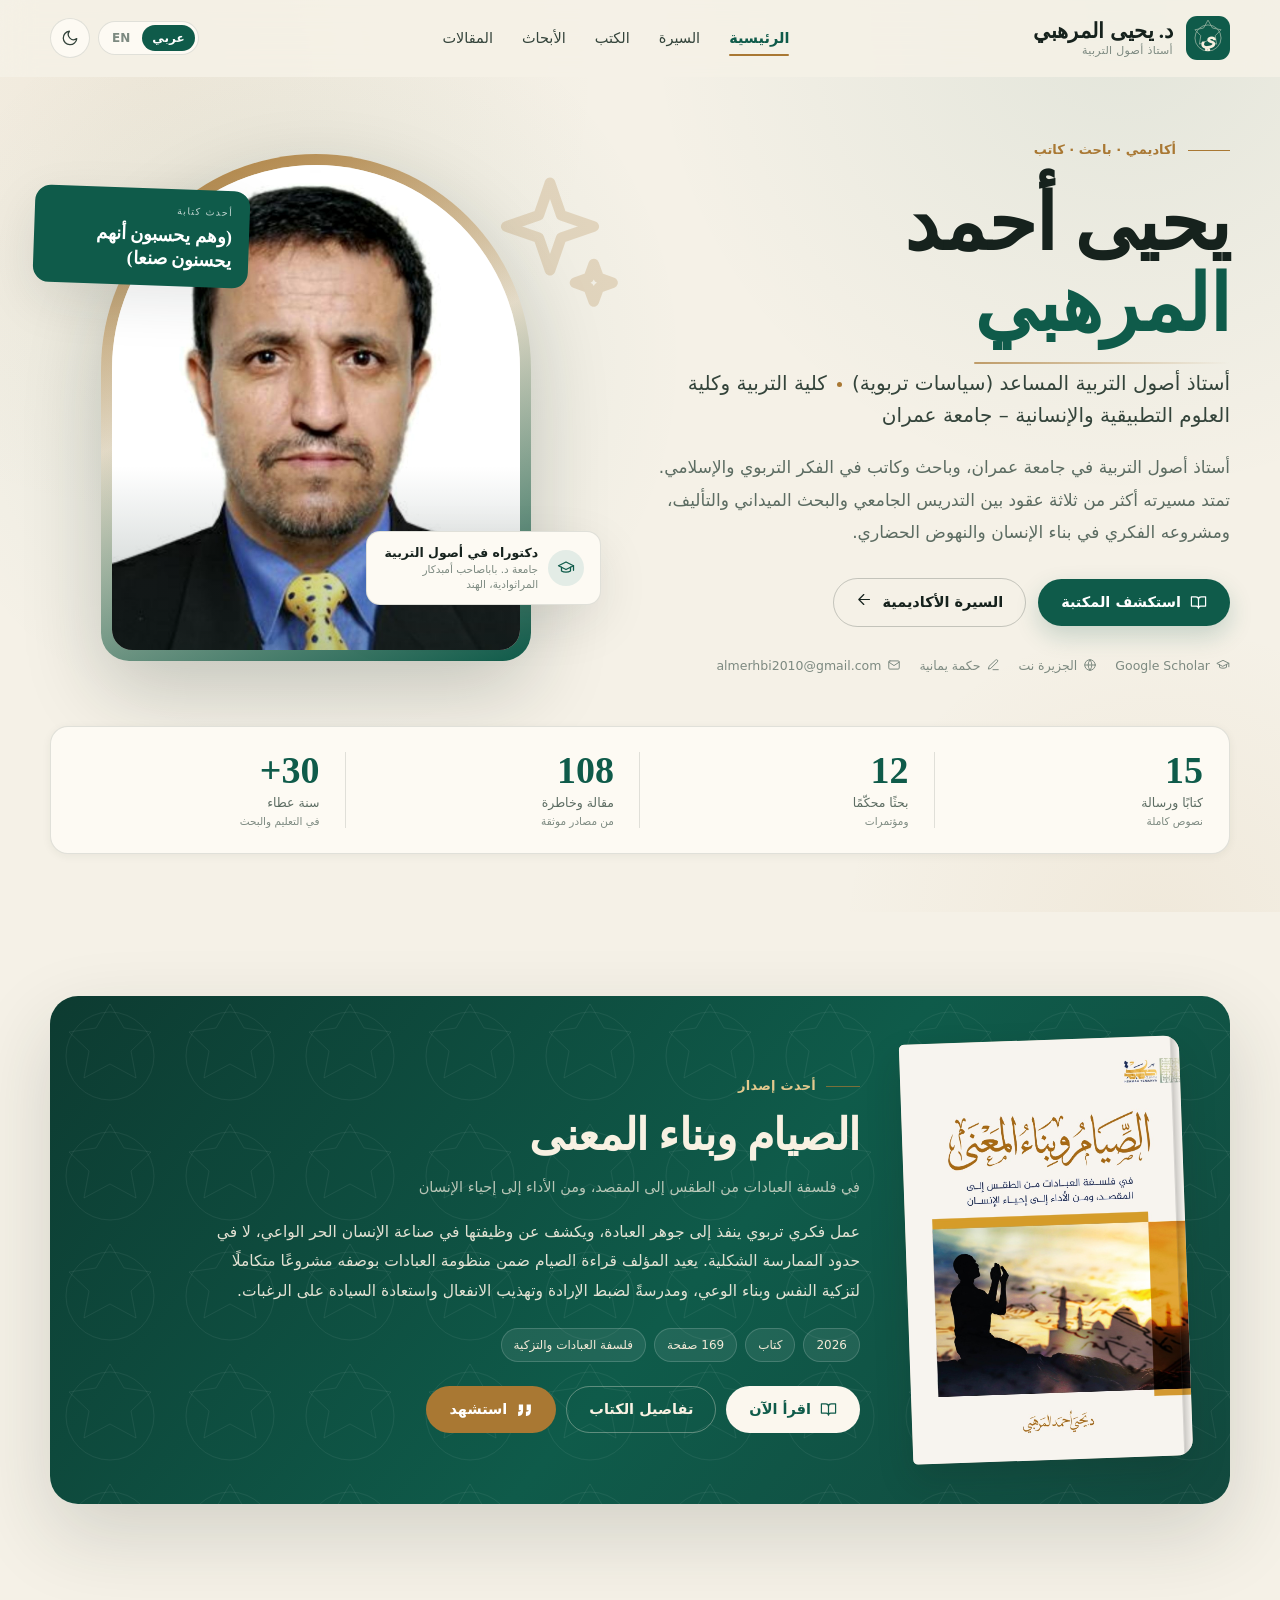
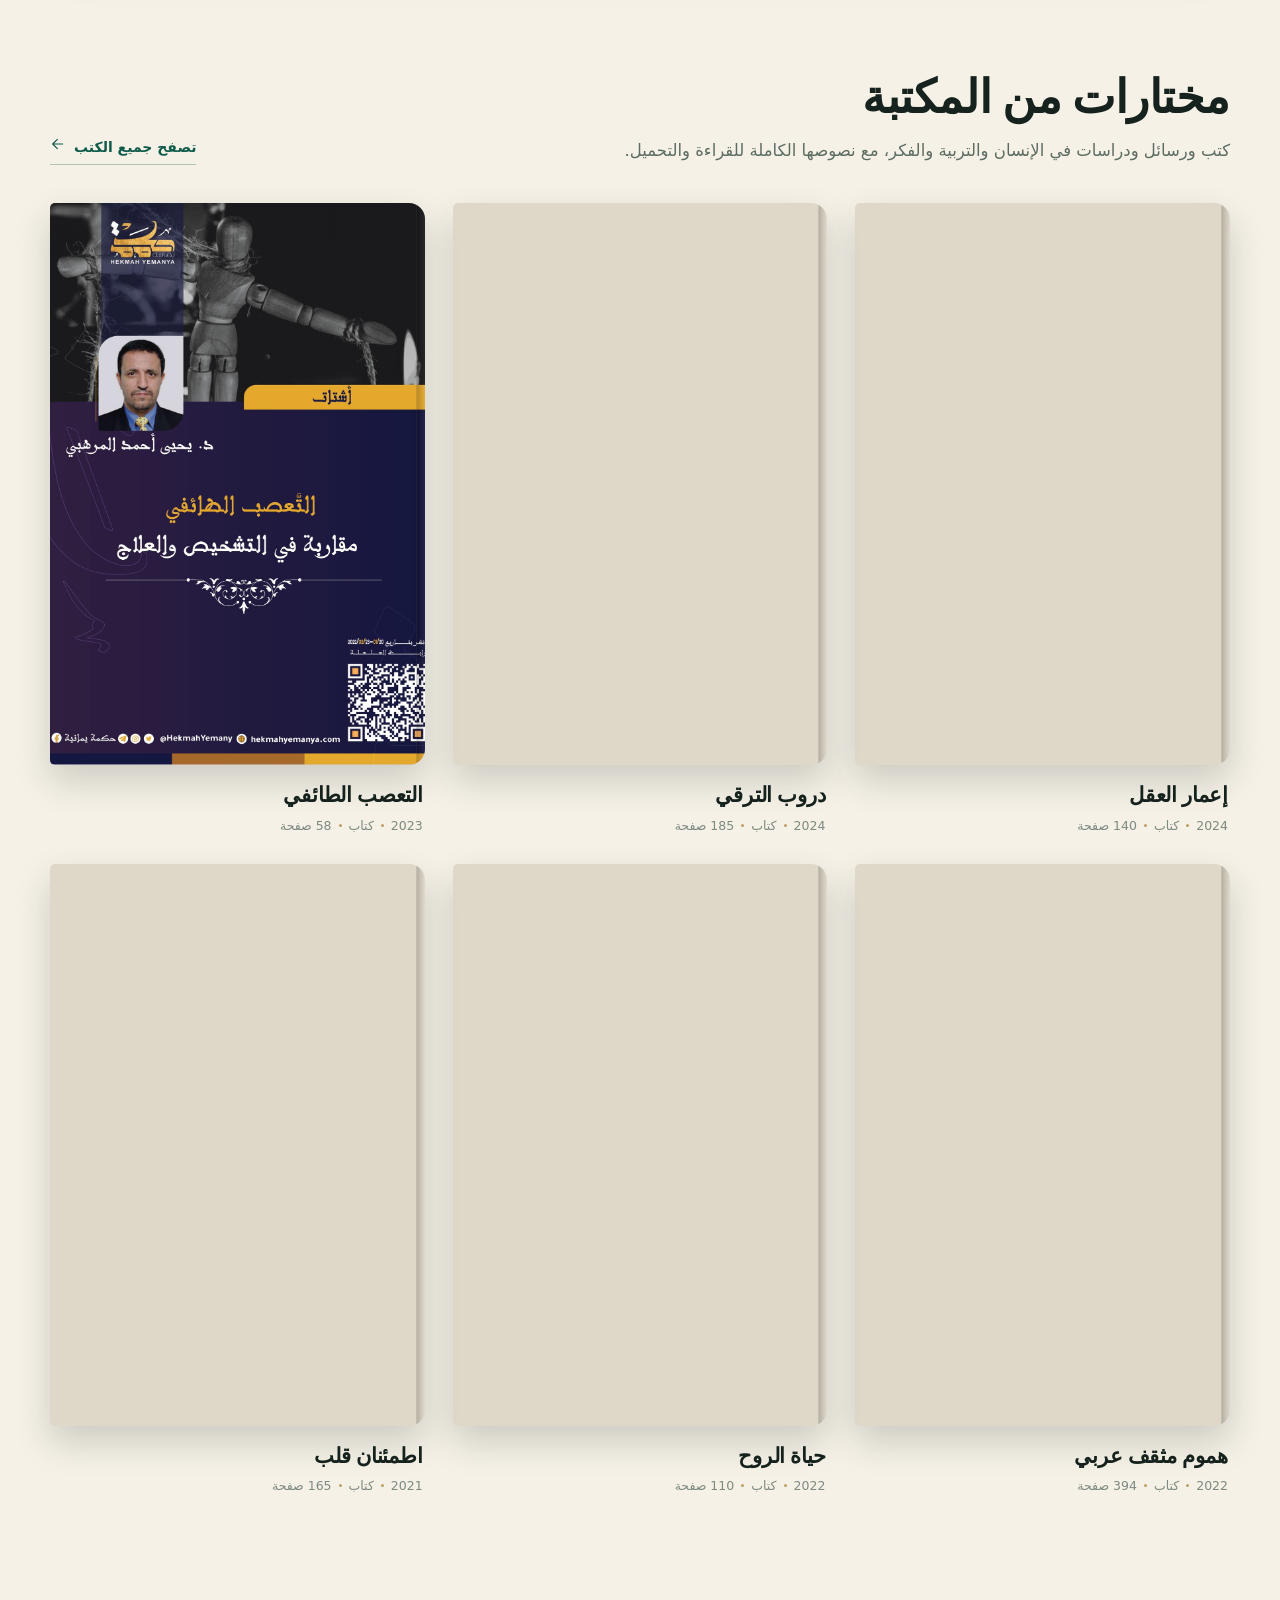
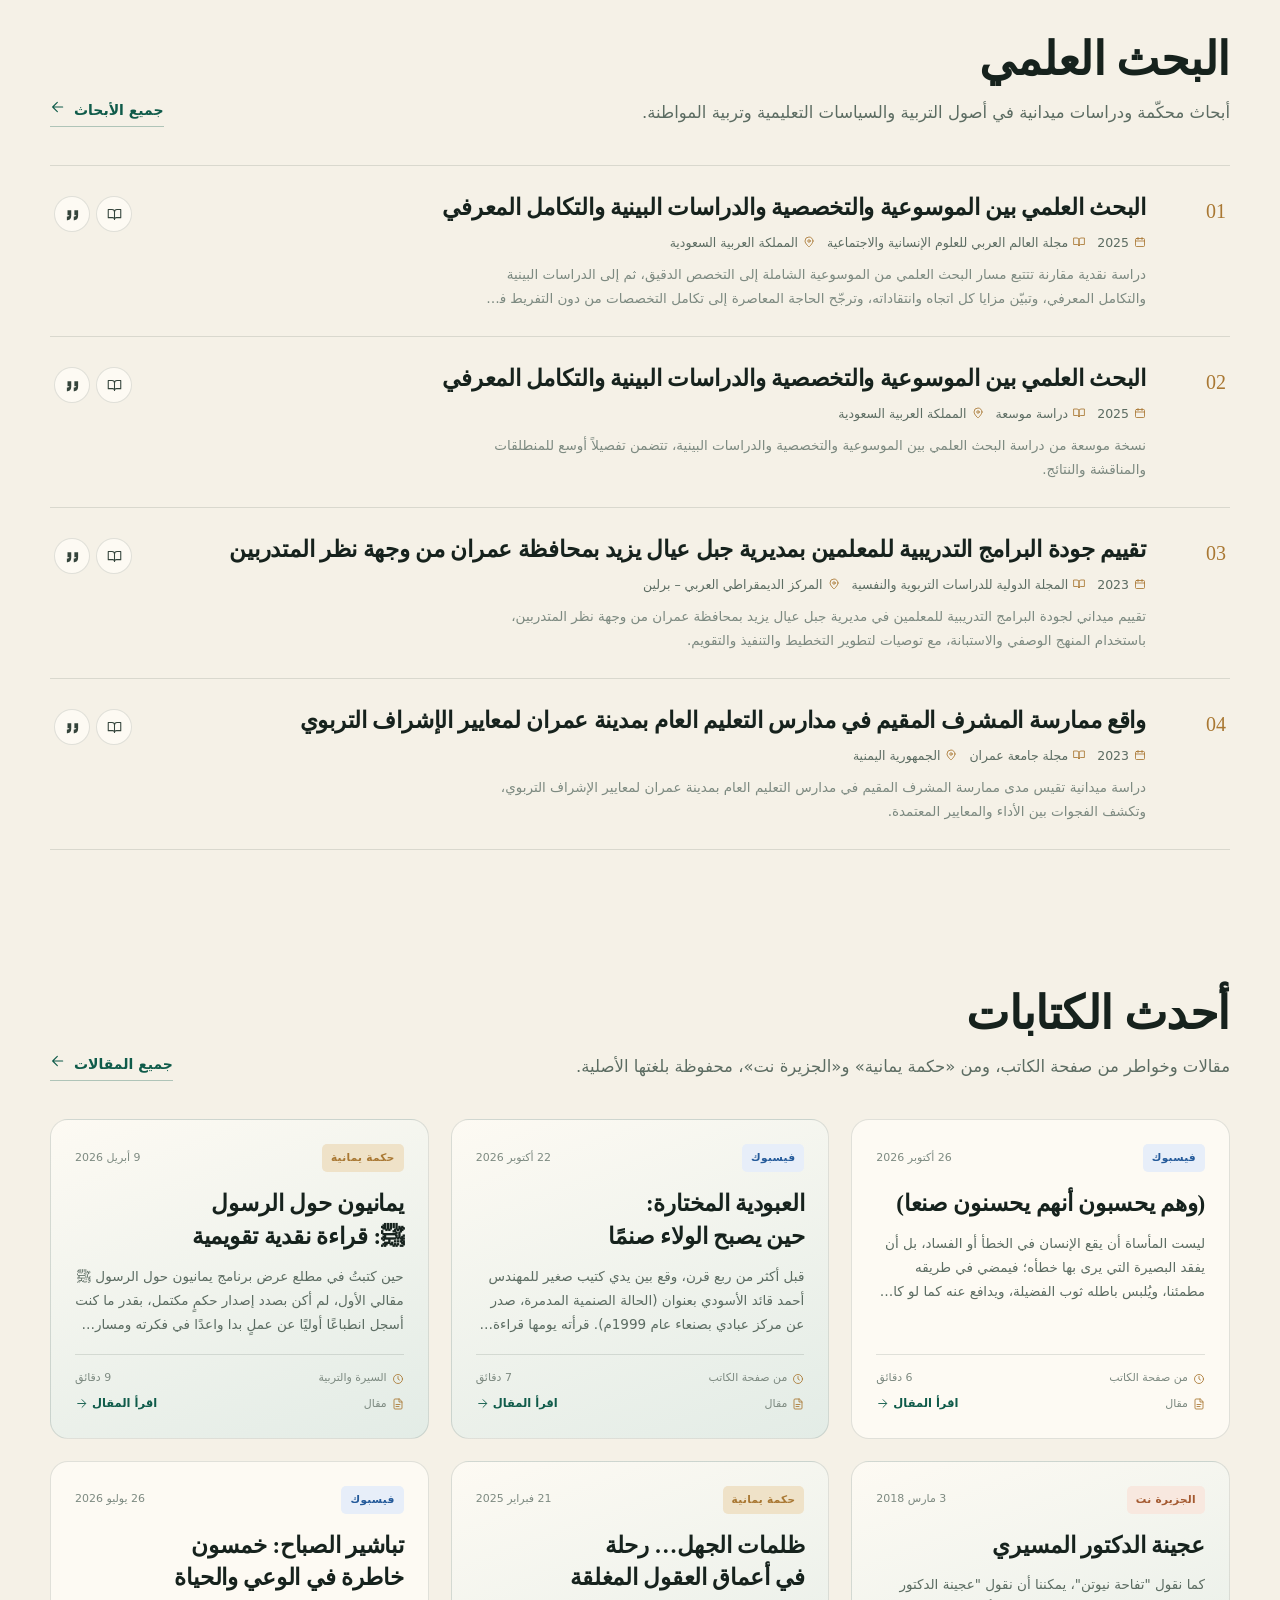
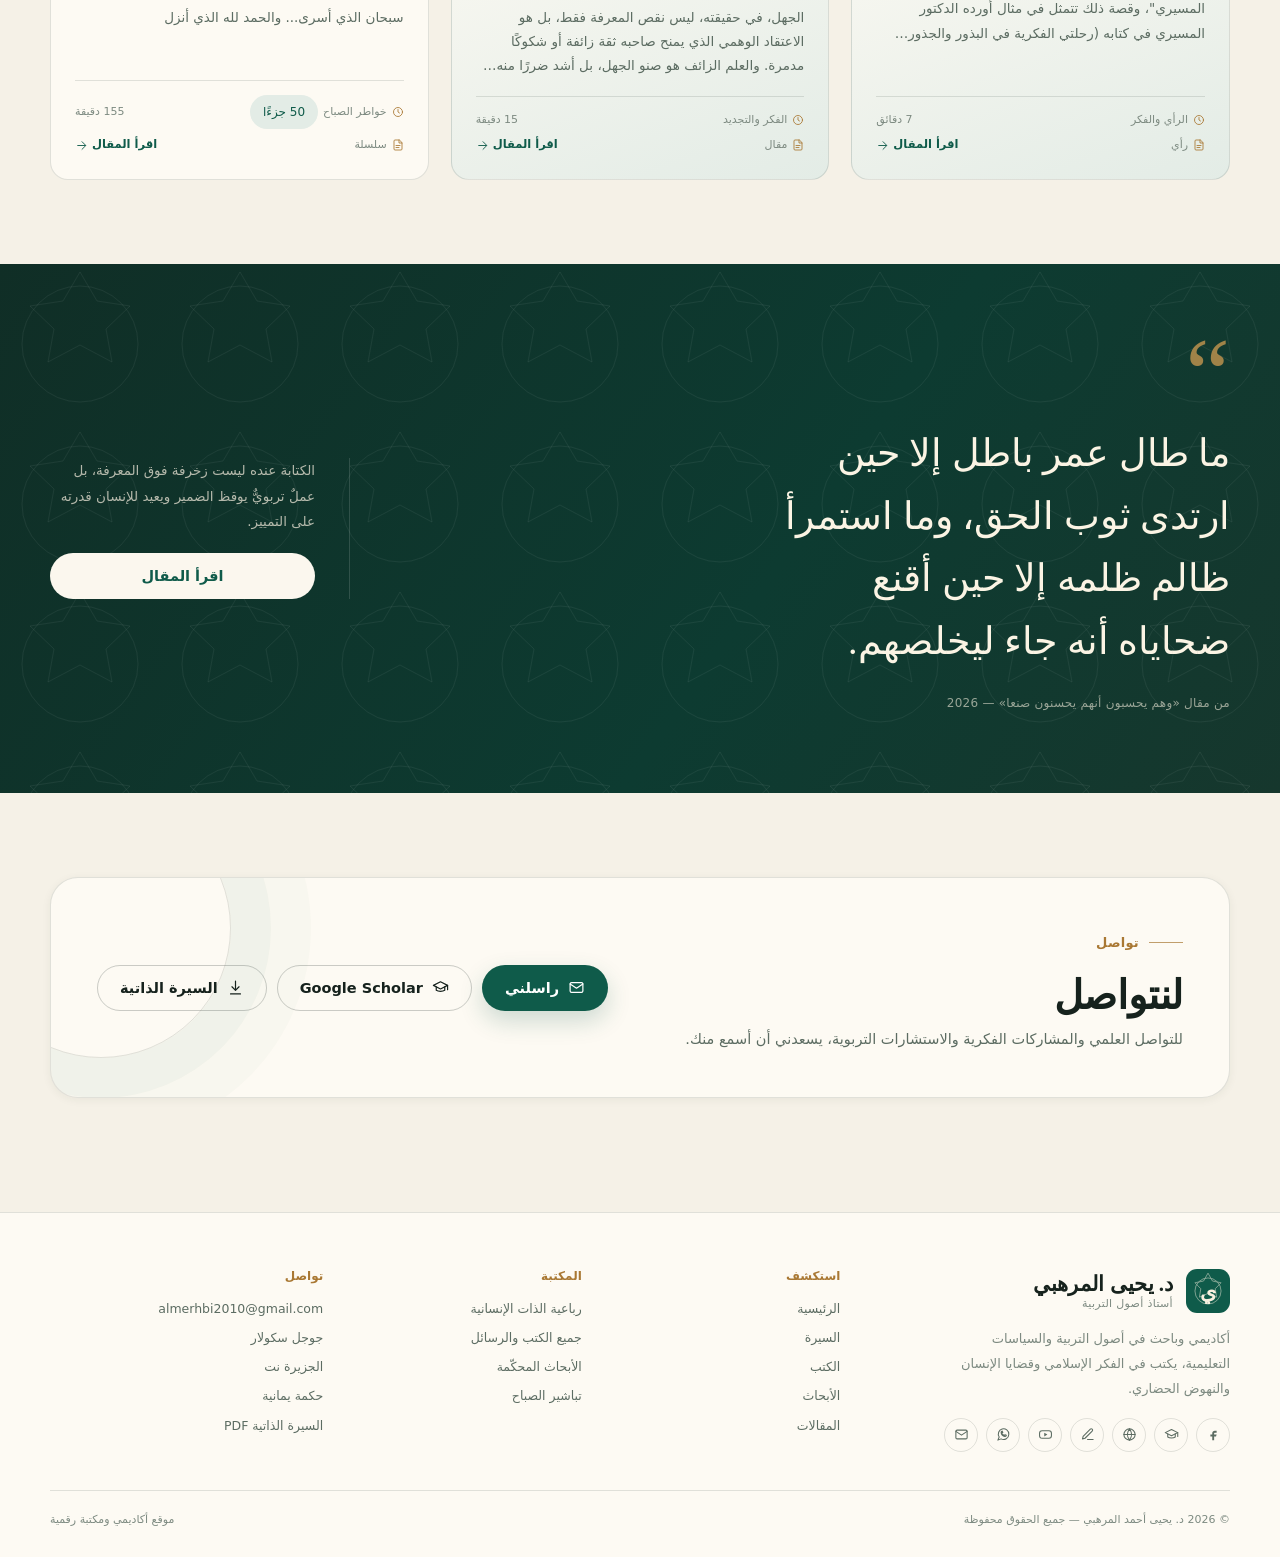
==== commit f4346bea: "Add files via upload" ====
--- a/index.html
+++ b/index.html
@@ -1,10 +1,10 @@
-﻿<!DOCTYPE html>
+<!DOCTYPE html>
 <html lang="ar" dir="rtl" data-theme="light">
 <head>
 <meta charset="utf-8">
 <meta name="viewport" content="width=device-width, initial-scale=1, viewport-fit=cover">
-<title>ط¯. ظٹط­ظٹظ‰ ط£ط­ظ…ط¯ ط§ظ„ظ…ط±ظ‡ط¨ظٹ â€” ط£ظƒط§ط¯ظٹظ…ظٹ ظˆط¨ط§ط­ط« ظˆظ…ظپظƒظ‘ط± طھط±ط¨ظˆظٹ</title>
-<meta name="description" content="ط§ظ„ظ…ظˆظ‚ط¹ ط§ظ„ط£ظƒط§ط¯ظٹظ…ظٹ ظˆط§ظ„ظ…ظƒطھط¨ط© ط§ظ„ط±ظ‚ظ…ظٹط© ظ„ظ„ط¯ظƒطھظˆط± ظٹط­ظٹظ‰ ط£ط­ظ…ط¯ ط§ظ„ظ…ط±ظ‡ط¨ظٹ: ظƒطھط¨ ظˆط±ط³ط§ط¦ظ„ ظˆط£ط¨ط­ط§ط« ظˆظ…ظ‚ط§ظ„ط§طھ ظپظٹ ط£طµظˆظ„ ط§ظ„طھط±ط¨ظٹط© ظˆط§ظ„ط³ظٹط§ط³ط§طھ ط§ظ„طھط¹ظ„ظٹظ…ظٹط© ظˆط§ظ„ظپظƒط± ط§ظ„ط¥ط³ظ„ط§ظ…ظٹ ظˆط§ظ„ظ†ظ‡ظˆط¶ ط§ظ„ط­ط¶ط§ط±ظٹطŒ ظ…ط¹ ظ†طµظˆطµ ظƒط§ظ…ظ„ط© ظ„ظ„ظ‚ط±ط§ط،ط© ظˆط§ظ„طھط­ظ…ظٹظ„.">
+<title>د. يحيى أحمد المرهبي — أكاديمي وباحث ومفكّر تربوي</title>
+<meta name="description" content="الموقع الأكاديمي والمكتبة الرقمية للدكتور يحيى أحمد المرهبي: كتب ورسائل وأبحاث ومقالات في أصول التربية والسياسات التعليمية والفكر الإسلامي والنهوض الحضاري، مع نصوص كاملة للقراءة والتحميل.">
 <meta name="author" content="Dr. Yahya Ahmed Al-Marhabi">
 <meta name="theme-color" content="#0f5b4a">
 <meta name="color-scheme" content="light dark">
@@ -15,19 +15,19 @@
 <meta property="og:site_name" content="Dr. Yahya Ahmed Al-Marhabi">
 <meta property="og:locale" content="ar_AR">
 <meta property="og:locale:alternate" content="en_US">
-<meta property="og:title" content="ط¯. ظٹط­ظٹظ‰ ط£ط­ظ…ط¯ ط§ظ„ظ…ط±ظ‡ط¨ظٹ â€” ط£ظƒط§ط¯ظٹظ…ظٹ ظˆط¨ط§ط­ط« ظˆظ…ظپظƒظ‘ط± طھط±ط¨ظˆظٹ">
-<meta property="og:description" content="ظƒطھط¨ ظˆط±ط³ط§ط¦ظ„ ظˆط£ط¨ط­ط§ط« ظˆظ…ظ‚ط§ظ„ط§طھ ظپظٹ ط£طµظˆظ„ ط§ظ„طھط±ط¨ظٹط© ظˆط§ظ„ظپظƒط± ط§ظ„ط¥ط³ظ„ط§ظ…ظٹ ظˆط§ظ„ظ†ظ‡ظˆط¶ ط§ظ„ط­ط¶ط§ط±ظٹطŒ ظ…ط¹ ظ…ظƒطھط¨ط© ط±ظ‚ظ…ظٹط© ظˆظ†طµظˆطµ ظƒط§ظ…ظ„ط©.">
+<meta property="og:title" content="د. يحيى أحمد المرهبي — أكاديمي وباحث ومفكّر تربوي">
+<meta property="og:description" content="كتب ورسائل وأبحاث ومقالات في أصول التربية والفكر الإسلامي والنهوض الحضاري، مع مكتبة رقمية ونصوص كاملة.">
 <meta property="og:url" content="https://almerhby.github.io/">
 <meta property="og:image" content="https://almerhby.github.io/assets/images/portrait-photo.jpg">
 <meta property="og:image:alt" content="Dr. Yahya Ahmed Al-Marhabi">
 <meta name="twitter:card" content="summary_large_image">
-<meta name="twitter:title" content="ط¯. ظٹط­ظٹظ‰ ط£ط­ظ…ط¯ ط§ظ„ظ…ط±ظ‡ط¨ظٹ â€” ط£ظƒط§ط¯ظٹظ…ظٹ ظˆط¨ط§ط­ط« ظˆظ…ظپظƒظ‘ط± طھط±ط¨ظˆظٹ">
-<meta name="twitter:description" content="ظƒطھط¨ ظˆط±ط³ط§ط¦ظ„ ظˆط£ط¨ط­ط§ط« ظˆظ…ظ‚ط§ظ„ط§طھ ظپظٹ ط£طµظˆظ„ ط§ظ„طھط±ط¨ظٹط© ظˆط§ظ„ظپظƒط± ط§ظ„ط¥ط³ظ„ط§ظ…ظٹ ظˆط§ظ„ظ†ظ‡ظˆط¶ ط§ظ„ط­ط¶ط§ط±ظٹ.">
+<meta name="twitter:title" content="د. يحيى أحمد المرهبي — أكاديمي وباحث ومفكّر تربوي">
+<meta name="twitter:description" content="كتب ورسائل وأبحاث ومقالات في أصول التربية والفكر الإسلامي والنهوض الحضاري.">
 <meta name="twitter:image" content="https://almerhby.github.io/assets/images/portrait-photo.jpg">
 <link rel="preconnect" href="https://fonts.googleapis.com">
 <link rel="preconnect" href="https://fonts.gstatic.com" crossorigin>
 <link href="https://fonts.googleapis.com/css2?family=Amiri:ital,wght@0,400;0,700;1,400&family=Cormorant+Garamond:wght@500;600;700&family=IBM+Plex+Sans+Arabic:wght@300;400;500;600;700&family=Inter:wght@300;400;500;600&display=swap" rel="stylesheet">
-<link rel="stylesheet" href="assets/css/styles.css?v=20261030f">
+<link rel="stylesheet" href="assets/css/styles.css?v=20261030h">
 <script>
 (function () {
   var lang = 'ar', theme = 'light';
@@ -45,7 +45,7 @@
   "@context": "https://schema.org",
   "@type": "Person",
   "name": "Dr. Yahya Ahmed Al-Marhabi",
-  "alternateName": "ط¯. ظٹط­ظٹظ‰ ط£ط­ظ…ط¯ ط§ظ„ظ…ط±ظ‡ط¨ظٹ",
+  "alternateName": "د. يحيى أحمد المرهبي",
   "jobTitle": "Assistant Professor of Educational Foundations (Educational Policy)",
   "description": "Yemeni academic, researcher and writer in educational foundations, educational policy and Islamic thought.",
   "url": "https://almerhby.github.io/",
@@ -76,17 +76,18 @@
 <div data-site-footer></div>
 <noscript>
   <div style="max-width:680px;margin:40px auto;padding:24px;font-family:system-ui,sans-serif;line-height:1.8">
-    <h1>ط¯. ظٹط­ظٹظ‰ ط£ط­ظ…ط¯ ط§ظ„ظ…ط±ظ‡ط¨ظٹ</h1>
-    <p>ظٹطھط·ظ„ط¨ ظ‡ط°ط§ ط§ظ„ظ…ظˆظ‚ط¹ JavaScript ظ„ط¹ط±ط¶ ط§ظ„ظ…ظƒطھط¨ط© ط§ظ„ط±ظ‚ظ…ظٹط©. ظٹظ…ظƒظ†ظƒ ط§ظ„طھظˆط§طµظ„ ط¹ط¨ط± <a href="mailto:almerhbi2010@gmail.com">almerhbi2010@gmail.com</a> ط£ظˆ ط²ظٹط§ط±ط© <a href="https://scholar.google.com/citations?user=lEXrmq4AAAAJ">Google Scholar</a>.</p>
+    <h1>د. يحيى أحمد المرهبي</h1>
+    <p>يتطلب هذا الموقع JavaScript لعرض المكتبة الرقمية. يمكنك التواصل عبر <a href="mailto:almerhbi2010@gmail.com">almerhbi2010@gmail.com</a> أو زيارة <a href="https://scholar.google.com/citations?user=lEXrmq4AAAAJ">Google Scholar</a>.</p>
     <p dir="ltr">This site requires JavaScript to display the digital library. Contact <a href="mailto:almerhbi2010@gmail.com">almerhbi2010@gmail.com</a> or visit <a href="https://scholar.google.com/citations?user=lEXrmq4AAAAJ">Google Scholar</a>.</p>
   </div>
 </noscript>
-<script src="assets/data/core.js?v=20261030f" defer></script>
-<script src="assets/data/article-index.js?v=20261030f" defer></script>
-<script src="assets/data/article-content.js?v=20261030f" defer></script>
-<script src="assets/data/article-parts.js?v=20261030f" defer></script>
-<script src="assets/js/app.js?v=20261030f" defer></script>
-<script src="assets/js/pages.js?v=20261030f" defer></script>
-<script src="assets/js/site.js?v=20261030f" defer></script>
+<script src="assets/data/core.js?v=20261030h" defer></script>
+<script src="assets/data/article-index.js?v=20261030h" defer></script>
+<script src="assets/data/article-content.js?v=20261030h" defer></script>
+<script src="assets/data/article-parts.js?v=20261030h" defer></script>
+<script src="assets/js/vendor/pdf.min.js" defer></script>
+<script src="assets/js/app.js?v=20261030h" defer></script>
+<script src="assets/js/pages.js?v=20261030h" defer></script>
+<script src="assets/js/site.js?v=20261030h" defer></script>
 </body>
 </html>
--- a/assets/css/styles.css
+++ b/assets/css/styles.css
@@ -0,0 +1,757 @@
+/* ============================================================
+   Dr. Yahya Ahmed Al-Marhabi — Academic Portfolio & Research Hub
+   Design system: parchment, ink, emerald & brass
+   ============================================================ */
+
+:root{
+  --bg:#f5f1e7;
+  --bg-2:#ede7d9;
+  --surface:#fdfaf3;
+  --surface-2:#f3eee2;
+  --surface-3:#e9e2d2;
+  --ink:#16221d;
+  --ink-2:#34443b;
+  --ink-3:#5c6c62;
+  --muted:#7d8a81;
+  --line:rgba(22,34,29,.12);
+  --line-strong:rgba(22,34,29,.22);
+  --green:#0f5b4a;
+  --green-2:#14735d;
+  --green-3:#1e8f75;
+  --green-soft:#e3ece6;
+  --brass:#a97833;
+  --brass-2:#c4964f;
+  --brass-soft:#efe2c8;
+  --danger:#9a3b32;
+  --paper:#fbf7ee;
+  --shadow-sm:0 2px 10px rgba(32,43,36,.06);
+  --shadow:0 18px 50px rgba(32,43,36,.10);
+  --shadow-lg:0 30px 80px rgba(32,43,36,.16);
+  --radius:18px;
+  --radius-lg:28px;
+  --radius-sm:12px;
+  --header-h:76px;
+  --content:1180px;
+  --article-size:19px;
+  --font-ar:'IBM Plex Sans Arabic',system-ui,-apple-system,'Segoe UI',sans-serif;
+  --font-ar-display:'Amiri','IBM Plex Sans Arabic',serif;
+  --font-en:'Inter',system-ui,-apple-system,'Segoe UI',sans-serif;
+  --font-en-display:'Cormorant Garamond','Amiri',serif;
+  --ease:cubic-bezier(.22,.61,.36,1);
+}
+
+html[data-theme="dark"]{
+  --bg:#0c1310;
+  --bg-2:#101a15;
+  --surface:#121c17;
+  --surface-2:#17231d;
+  --surface-3:#1c2c24;
+  --ink:#eee8da;
+  --ink-2:#cbd5cd;
+  --ink-3:#a8b6ac;
+  --muted:#87988d;
+  --line:rgba(238,232,218,.11);
+  --line-strong:rgba(238,232,218,.2);
+  --green:#64c4a7;
+  --green-2:#84d6bd;
+  --green-3:#a1e6cf;
+  --green-soft:#162a23;
+  --brass:#d9b16d;
+  --brass-2:#e8c98f;
+  --brass-soft:#332818;
+  --danger:#e08a80;
+  --paper:#101a15;
+  --shadow-sm:0 2px 12px rgba(0,0,0,.24);
+  --shadow:0 20px 55px rgba(0,0,0,.36);
+  --shadow-lg:0 34px 90px rgba(0,0,0,.5);
+}
+
+*,*::before,*::after{box-sizing:border-box}
+html{scroll-behavior:smooth;-webkit-text-size-adjust:100%}
+body{
+  margin:0;
+  font-family:var(--font-ar);
+  background:var(--bg);
+  color:var(--ink);
+  line-height:1.7;
+  font-weight:400;
+  overflow-x:hidden;
+  min-height:100vh;
+  background-image:
+    radial-gradient(circle at 12% 8%,rgba(169,120,51,.07),transparent 28rem),
+    radial-gradient(circle at 88% 2%,rgba(15,91,74,.08),transparent 30rem);
+  background-attachment:fixed;
+}
+html[lang="en"] body{font-family:var(--font-en);line-height:1.65}
+img{max-width:100%;display:block}
+a{color:inherit;text-decoration:none}
+button,input,select,textarea{font:inherit;color:inherit}
+button{cursor:pointer;background:none;border:0}
+ul,ol{margin:0;padding:0;list-style:none}
+h1,h2,h3,h4,p{margin:0}
+h1,h2,h3,h4{font-weight:700;line-height:1.18;letter-spacing:-.01em}
+::selection{background:var(--brass-soft);color:var(--ink)}
+:focus-visible{outline:2px solid var(--green-3);outline-offset:3px;border-radius:4px}
+
+html[lang="ar"] .t-en{display:none!important}
+html[lang="en"] .t-ar{display:none!important}
+html[lang="en"] h1,html[lang="en"] h2,html[lang="en"] h3{font-family:var(--font-en-display);font-weight:600;letter-spacing:-.015em}
+html[lang="en"] .display-ar{font-family:var(--font-en-display)}
+html[lang="en"] .article-body,html[lang="en"] .quote-ar{font-family:var(--font-ar)}
+
+.container{width:min(calc(100% - 48px),var(--content));margin-inline:auto}
+.sr-only{position:absolute;width:1px;height:1px;padding:0;margin:-1px;overflow:hidden;clip:rect(0,0,0,0);white-space:nowrap;border:0}
+.skip-link{position:fixed;top:-100px;inset-inline-start:16px;z-index:9999;background:var(--green);color:#fff;padding:12px 18px;border-radius:0 0 12px 12px;transition:top .2s}
+.skip-link:focus{top:0}
+.muted{color:var(--muted)}
+.center{text-align:center}
+.hide{display:none!important}
+.avoid-break{break-inside:avoid}
+
+/* ---------------- Header ---------------- */
+.site-header{
+  position:sticky;top:0;z-index:120;
+  background:color-mix(in srgb,var(--bg) 86%,transparent);
+  backdrop-filter:blur(16px) saturate(1.2);
+  border-bottom:1px solid transparent;
+  transition:border-color .3s,background .3s,box-shadow .3s;
+}
+.site-header.scrolled{border-color:var(--line);box-shadow:0 10px 30px rgba(20,30,24,.05)}
+.header-inner{height:var(--header-h);display:flex;align-items:center;justify-content:space-between;gap:24px}
+.brand{display:flex;align-items:center;gap:13px;min-width:0}
+.brand-mark{width:44px;height:44px;flex:0 0 auto;color:var(--green)}
+.brand-mark svg{width:100%;height:100%}
+.brand-text{display:flex;flex-direction:column;line-height:1.2;min-width:0}
+.brand-name{font-family:var(--font-ar-display);font-size:21px;font-weight:700;white-space:nowrap}
+html[lang="en"] .brand-name{font-family:var(--font-en-display);font-size:23px;font-weight:600}
+.brand-sub{font-size:10.5px;letter-spacing:.11em;color:var(--muted);text-transform:uppercase;white-space:nowrap}
+html[lang="ar"] .brand-sub{letter-spacing:.03em;font-size:11px}
+.main-nav{display:flex;align-items:center;gap:3px}
+.nav-link{position:relative;padding:10px 13px;border-radius:9px;font-size:14.5px;font-weight:500;color:var(--ink-2);transition:color .2s,background .2s}
+.nav-link:hover{color:var(--green);background:var(--green-soft)}
+.nav-link[aria-current="page"]{color:var(--green);font-weight:600}
+.nav-link[aria-current="page"]::after{content:"";position:absolute;inset-inline:13px;bottom:4px;height:2px;border-radius:2px;background:var(--brass)}
+.header-actions{display:flex;align-items:center;gap:8px}
+.lang-toggle{display:flex;align-items:center;gap:2px;border:1px solid var(--line);border-radius:999px;padding:3px;background:var(--surface)}
+.lang-btn{padding:5px 10px;border-radius:999px;font-size:12px;font-weight:600;color:var(--muted);transition:.2s;line-height:1.4}
+.lang-btn.active{background:var(--green);color:#fff}
+.icon-btn{width:40px;height:40px;border:1px solid var(--line);border-radius:50%;display:grid;place-items:center;background:var(--surface);color:var(--ink-2);transition:.2s}
+.icon-btn:hover{border-color:var(--green);color:var(--green);transform:translateY(-1px)}
+.icon-btn svg{width:18px;height:18px}
+.nav-toggle{display:none;width:42px;height:42px;border:1px solid var(--line);border-radius:12px;place-items:center;background:var(--surface)}
+.nav-toggle svg{width:21px;height:21px}
+.mobile-nav{display:none}
+
+/* ---------------- Shared ---------------- */
+.eyebrow{display:inline-flex;align-items:center;gap:10px;font-size:12px;font-weight:600;letter-spacing:.14em;text-transform:uppercase;color:var(--brass);margin-bottom:18px}
+html[lang="ar"] .eyebrow{letter-spacing:.02em;font-size:13px;text-transform:none}
+.eyebrow::before{content:"";width:34px;height:1px;background:var(--brass);opacity:.7}
+.section{padding:84px 0}
+.section-tight{padding:54px 0}
+.section-head{display:flex;align-items:flex-end;justify-content:space-between;gap:40px;margin-bottom:38px}
+.section-head>div:first-child{max-width:720px}
+.section-title{font-family:var(--font-ar-display);font-size:clamp(32px,4vw,46px);line-height:1.15;margin-bottom:12px}
+html[lang="en"] .section-title{font-family:var(--font-en-display);font-size:clamp(34px,4vw,50px)}
+.section-lead{color:var(--ink-3);font-size:16.5px;max-width:64ch}
+.link-arrow{display:inline-flex;align-items:center;gap:8px;font-weight:600;color:var(--green);font-size:14px;white-space:nowrap;padding-bottom:4px;border-bottom:1px solid color-mix(in srgb,var(--green) 30%,transparent);transition:.2s}
+.link-arrow:hover{gap:12px;border-color:var(--green)}
+.link-arrow svg{width:16px;height:16px}
+[dir="rtl"] .arrow-flip{transform:scaleX(-1)}
+.btn{display:inline-flex;align-items:center;justify-content:center;gap:9px;padding:12px 22px;border-radius:999px;font-weight:600;font-size:14.5px;line-height:1.4;border:1px solid transparent;transition:transform .2s var(--ease),background .2s,color .2s,border-color .2s,box-shadow .2s;white-space:nowrap}
+.btn svg{width:17px;height:17px;flex:0 0 auto}
+.btn:hover{transform:translateY(-2px)}
+.btn-primary{background:var(--green);color:#fff;box-shadow:0 10px 24px rgba(15,91,74,.2)}
+html[data-theme="dark"] .btn-primary{color:#07130f;background:var(--green-2)}
+.btn-primary:hover{background:var(--green-2)}
+.btn-ghost{border-color:var(--line-strong);color:var(--ink);background:transparent}
+.btn-ghost:hover{border-color:var(--green);color:var(--green);background:var(--green-soft)}
+.btn-brass{background:var(--brass);color:#fff}
+.btn-brass:hover{background:var(--brass-2)}
+.btn-light{background:var(--paper);color:var(--green)}
+html[data-theme="dark"] .btn-light{background:#efe7d6;color:#0f5b4a}
+.btn-sm{padding:8px 14px;font-size:12.5px;gap:6px}
+.btn-sm svg{width:14px;height:14px}
+.text-link{color:var(--green);font-weight:600;border-bottom:1px solid transparent;transition:.2s}
+.text-link:hover{border-color:var(--green)}
+.card{background:var(--surface);border:1px solid var(--line);border-radius:var(--radius);box-shadow:var(--shadow-sm)}
+.chip{display:inline-flex;align-items:center;gap:6px;padding:6px 12px;border:1px solid var(--line);border-radius:999px;font-size:12px;font-weight:500;color:var(--ink-3);background:var(--surface);white-space:nowrap}
+.chip--green{background:var(--green-soft);border-color:transparent;color:var(--green)}
+.chip--brass{background:var(--brass-soft);border-color:transparent;color:var(--brass)}
+.divider{height:1px;background:var(--line);border:0;margin:0}
+
+/* ---------------- Hero ---------------- */
+.hero{position:relative;padding:62px 0 58px;overflow:hidden}
+.hero::before{content:"";position:absolute;inset-inline-end:-12%;top:-20%;width:56rem;height:56rem;border-radius:50%;background:radial-gradient(circle,rgba(15,91,74,.08),transparent 62%);pointer-events:none}
+.hero::after{content:"";position:absolute;inset-inline-start:-18%;bottom:-45%;width:44rem;height:44rem;border-radius:50%;background:radial-gradient(circle,rgba(169,120,51,.07),transparent 64%);pointer-events:none}
+.hero-grid{position:relative;z-index:2;display:grid;grid-template-columns:1.06fr .94fr;align-items:center;gap:50px}
+.hero-copy{max-width:660px}
+.hero-kicker{display:flex;align-items:center;gap:12px;margin-bottom:22px;color:var(--brass);font-weight:600;font-size:13px}
+.hero-kicker .line{width:42px;height:1px;background:var(--brass)}
+.hero h1{font-family:var(--font-ar-display);font-size:clamp(46px,6.2vw,78px);line-height:1.04;letter-spacing:-.015em;margin-bottom:16px}
+html[lang="en"] .hero h1{font-family:var(--font-en-display);font-size:clamp(50px,6.6vw,86px);line-height:1.02;font-weight:600}
+.hero h1 .accent{color:var(--green);position:relative;display:inline-block}
+.hero h1 .accent::after{content:"";position:absolute;inset-inline:0;bottom:-6px;height:3px;border-radius:3px;background:linear-gradient(90deg,var(--brass),transparent);opacity:.7}
+html[lang="ar"] .hero h1{margin-bottom:22px}
+html[lang="ar"] .hero h1 .accent::after{bottom:-19px;height:2px}
+.hero-role{font-size:clamp(16px,2vw,20px);font-weight:500;color:var(--ink-2);margin-bottom:20px;line-height:1.6}
+.hero-role-title + .hero-role-aff::before{content:"";display:inline-block;width:5px;height:5px;border-radius:50%;background:var(--brass);margin-inline:10px;vertical-align:middle}
+.hero-lead{font-size:17px;line-height:1.9;color:var(--ink-3);max-width:58ch;margin-bottom:30px}
+html[lang="en"] .hero-lead{font-size:17.5px;line-height:1.75}
+.hero-actions{display:flex;flex-wrap:wrap;gap:12px;align-items:center;margin-bottom:28px}
+.hero-links{display:flex;flex-wrap:wrap;gap:8px 18px;align-items:center;font-size:12.5px;color:var(--muted)}
+.hero-links a{display:inline-flex;align-items:center;gap:6px;transition:.2s}
+.hero-links a:hover{color:var(--green)}
+.hero-links svg{width:14px;height:14px}
+
+.hero-visual{position:relative;display:flex;justify-content:center}
+.portrait-frame{position:relative;width:min(100%,430px);aspect-ratio:4/4.72;border-radius:230px 230px 30px 30px;padding:11px;background:linear-gradient(160deg,var(--brass),rgba(169,120,51,.15) 45%,var(--green));box-shadow:0 30px 80px rgba(20,35,28,.2)}
+.portrait-inner{position:relative;height:100%;border-radius:220px 220px 22px 22px;overflow:hidden;background:var(--surface-2)}
+.portrait-inner img{width:100%;height:100%;object-fit:cover;object-position:center 12%;filter:saturate(.92) contrast(1.02)}
+.portrait-inner::after{content:"";position:absolute;inset:0;background:linear-gradient(to top,rgba(13,40,32,.28),transparent 38%)}
+.portrait-badge{position:absolute;inset-inline-start:-20px;bottom:56px;z-index:3;background:var(--surface);border:1px solid var(--line);border-radius:14px;padding:12px 16px;box-shadow:var(--shadow);display:flex;align-items:center;gap:10px;max-width:235px}
+.portrait-badge .icon{width:36px;height:36px;border-radius:50%;display:grid;place-items:center;background:var(--green-soft);color:var(--green);flex:0 0 auto}
+.portrait-badge .icon svg{width:18px;height:18px}
+.portrait-badge strong{display:block;font-size:12.5px;line-height:1.4}
+.portrait-badge span{display:block;font-size:10.5px;color:var(--muted);line-height:1.45}
+.hero-latest{position:absolute;inset-inline-end:-16px;top:34px;z-index:3;background:var(--green);color:#fff;border-radius:16px;padding:14px 17px;box-shadow:var(--shadow);max-width:215px;transform:rotate(2deg)}
+html[data-theme="dark"] .hero-latest{background:var(--green-2);color:#07130f}
+.hero-latest small{display:block;font-size:9.5px;letter-spacing:.13em;text-transform:uppercase;opacity:.75;margin-bottom:4px}
+.hero-latest strong{display:block;font-family:var(--font-ar-display);font-size:18px;line-height:1.35}
+html[lang="en"] .hero-latest strong{font-family:var(--font-en-display);font-size:19px;font-weight:600}
+.hero-pattern{position:absolute;width:150px;height:150px;color:var(--brass);opacity:.22;inset-inline-start:-44px;top:10px;z-index:1}
+.hero-pattern svg{width:100%;height:100%}
+
+/* stats */
+.stats-strip{position:relative;z-index:3;margin-top:50px;background:var(--surface);border:1px solid var(--line);border-radius:var(--radius);box-shadow:var(--shadow-sm);display:grid;grid-template-columns:repeat(4,1fr);overflow:hidden}
+.stat{padding:24px 26px;position:relative}
+.stat+.stat::before{content:"";position:absolute;inset-inline-start:0;top:20%;height:60%;width:1px;background:var(--line)}
+.stat-number{font-family:var(--font-en-display);font-size:38px;font-weight:600;color:var(--green);line-height:1;margin-bottom:5px}
+html[lang="ar"] .stat-number{font-family:var(--font-ar-display)}
+.stat-label{font-size:12.5px;color:var(--ink-3);line-height:1.5}
+.stat-label span{display:block;font-size:10.5px;color:var(--muted);margin-top:1px}
+
+/* ---------------- Featured / library ---------------- */
+.feature-panel{position:relative;overflow:hidden;background:linear-gradient(130deg,#0d3b31,#0f5b4a 55%,#12493e);color:#f8f1e2;border-radius:var(--radius-lg);padding:44px;display:grid;grid-template-columns:280px 1fr;gap:46px;align-items:center;box-shadow:var(--shadow-lg)}
+.feature-panel::before{content:"";position:absolute;inset:0;background-image:url("data:image/svg+xml,%3Csvg xmlns='http://www.w3.org/2000/svg' width='120' height='120' viewBox='0 0 120 120'%3E%3Cg fill='none' stroke='%23ffffff' stroke-opacity='.09'%3E%3Cpath d='M60 8l14 24 27 4-20 19 5 27-26-14-26 14 5-27-20-19 27-4z'/%3E%3Ccircle cx='60' cy='60' r='44'/%3E%3C/g%3E%3C/svg%3E");opacity:.7;pointer-events:none}
+.feature-cover{position:relative;z-index:2;transform:rotate(-2deg);transition:transform .4s var(--ease)}
+.feature-panel:hover .feature-cover{transform:rotate(0) translateY(-4px)}
+.feature-copy{position:relative;z-index:2}
+.feature-copy .eyebrow{color:#e3c98e;margin-bottom:12px}
+.feature-copy h2{font-family:var(--font-ar-display);font-size:clamp(30px,3.5vw,44px);line-height:1.22;margin-bottom:12px}
+html[lang="en"] .feature-copy h2{font-family:var(--font-en-display);font-size:clamp(32px,3.7vw,46px)}
+.feature-sub{color:rgba(248,241,226,.72);font-size:14.5px;margin-bottom:18px}
+.feature-desc{color:rgba(248,241,226,.9);font-size:15.5px;line-height:1.9;max-width:66ch;margin-bottom:22px}
+.feature-meta{display:flex;flex-wrap:wrap;gap:8px;margin-bottom:24px}
+.feature-meta .chip{background:rgba(255,255,255,.08);border-color:rgba(255,255,255,.16);color:#f3ead7}
+.feature-actions{display:flex;flex-wrap:wrap;gap:10px}
+
+.book-grid{display:grid;grid-template-columns:repeat(3,1fr);gap:28px}
+.book-card{position:relative;display:flex;flex-direction:column;gap:16px;cursor:pointer}
+.book-card .cover-wrap{position:relative;perspective:900px}
+.book-card .book-cover{transition:transform .45s var(--ease),box-shadow .45s var(--ease)}
+.book-card:hover .book-cover{transform:translateY(-7px) rotateY(-3deg);box-shadow:0 26px 50px rgba(20,35,28,.24)}
+.book-card:hover .book-title{color:var(--green)}
+.book-cover{position:relative;aspect-ratio:2/3;border-radius:5px 16px 16px 5px;padding:30px 24px 24px 32px;display:flex;flex-direction:column;justify-content:space-between;overflow:hidden;color:#f7efdd;background:linear-gradient(150deg,var(--c1),var(--c2));box-shadow:0 16px 35px rgba(20,35,28,.18);isolation:isolate}
+.book-cover::before{content:"";position:absolute;inset:0;z-index:-1;background-image:url("data:image/svg+xml,%3Csvg xmlns='http://www.w3.org/2000/svg' width='90' height='90' viewBox='0 0 90 90'%3E%3Cg fill='none' stroke='%23ffffff' stroke-opacity='.13'%3E%3Cpath d='M45 5l10 18 20 3-15 14 4 20-19-10-19 10 4-20-15-14 20-3z'/%3E%3Cpath d='M45 20l5 9 10 2-7 7 2 10-10-5-10 5 2-10-7-7 10-2z'/%3E%3C/g%3E%3C/svg%3E");opacity:.9}
+.book-cover::after{content:"";position:absolute;inset-inline-start:0;top:0;bottom:0;width:13px;background:linear-gradient(90deg,rgba(0,0,0,.28),rgba(255,255,255,.08));border-inline-end:1px solid rgba(255,255,255,.14)}
+.book-cover--photo{padding:0;background:#dfd8c9}
+.book-cover--photo::before{display:none}
+.book-cover--photo img{position:absolute;inset:0;width:100%;height:100%;object-fit:cover;object-position:center;display:block}
+.book-cover--photo::after{width:9px;background:linear-gradient(90deg,rgba(0,0,0,.18),rgba(255,255,255,.06));border-inline-end:1px solid rgba(0,0,0,.12)}
+.book-cover--doc{background:#f3eee3}
+.book-cover--doc::after{display:none}
+.book-cover--doc img{object-fit:contain;padding:5px;background:#f3eee3}
+.book-cover .cover-top{position:relative;z-index:2;display:flex;justify-content:space-between;align-items:flex-start;gap:12px}
+.book-cover .cover-series{font-size:8.5px;letter-spacing:.13em;text-transform:uppercase;color:var(--accent);border:1px solid color-mix(in srgb,var(--accent) 45%,transparent);padding:4px 7px;border-radius:3px;max-width:110px;line-height:1.3}
+html[lang="ar"] .book-cover .cover-series{letter-spacing:0;font-size:9px}
+.book-cover .cover-mark{width:26px;height:26px;color:var(--accent);opacity:.9;flex:0 0 auto}
+.book-cover .cover-mark svg{width:100%;height:100%}
+.book-cover h3{position:relative;z-index:2;font-family:var(--font-ar-display);font-size:clamp(22px,2.4vw,31px);line-height:1.25;color:#fff8e8;text-wrap:balance;margin-top:26px}
+html[lang="en"] .book-cover h3{font-family:var(--font-en-display);font-size:clamp(23px,2.4vw,32px);font-weight:600}
+.book-cover.cover--long h3{font-size:clamp(17px,1.9vw,24px);line-height:1.32}
+.book-cover.cover--xlong h3{font-size:clamp(14.5px,1.55vw,19px);line-height:1.38}
+.book-cover .cover-sub{position:relative;z-index:2;font-size:10.5px;line-height:1.55;color:rgba(255,248,232,.66);margin-top:9px;max-width:24ch}
+.book-cover .cover-foot{position:relative;z-index:2;display:flex;align-items:flex-end;justify-content:space-between;gap:12px;border-top:1px solid rgba(255,255,255,.18);padding-top:11px}
+.book-cover .cover-author{font-size:10px;letter-spacing:.04em;color:rgba(255,248,232,.8)}
+.book-cover .cover-year{font-family:var(--font-en-display);font-size:15px;color:var(--accent)}
+.book-cover .seal{position:absolute;inset-inline-end:20px;bottom:58px;width:38px;height:38px;color:var(--accent);opacity:.55}
+.book-cover .seal svg{width:100%;height:100%}
+.book-info{padding-inline:2px}
+.book-title{font-family:var(--font-ar-display);font-size:21px;line-height:1.35;margin-bottom:5px;transition:color .2s}
+html[lang="en"] .book-title{font-family:var(--font-en-display);font-size:23px;font-weight:600}
+.book-meta{font-size:12.5px;color:var(--muted);display:flex;flex-wrap:wrap;align-items:center;gap:7px}
+.book-meta .dot{width:3px;height:3px;border-radius:50%;background:var(--brass);opacity:.7}
+
+/* ---------------- Papers ---------------- */
+.paper-list{border-top:1px solid var(--line)}
+.paper-row{display:grid;grid-template-columns:58px 1fr auto;gap:22px;align-items:start;padding:26px 4px;border-bottom:1px solid var(--line);transition:background .25s}
+.paper-row:hover{background:color-mix(in srgb,var(--surface) 55%,transparent)}
+.paper-num{font-family:var(--font-en-display);font-size:20px;color:var(--brass);padding-top:2px}
+.paper-body h3{font-family:var(--font-ar-display);font-size:23px;line-height:1.4;margin-bottom:7px}
+html[lang="en"] .paper-body h3{font-family:var(--font-en-display);font-size:25px;font-weight:600}
+.paper-body h3 a:hover{color:var(--green)}
+.paper-venue{font-size:12.5px;color:var(--ink-3);margin-bottom:9px;display:flex;flex-wrap:wrap;gap:6px 12px}
+.paper-venue span{display:inline-flex;align-items:center;gap:5px}
+.paper-venue svg{width:12px;height:12px;color:var(--brass)}
+.paper-abs{font-size:13.5px;color:var(--muted);line-height:1.8;max-width:78ch;display:-webkit-box;-webkit-line-clamp:2;-webkit-box-orient:vertical;overflow:hidden}
+.paper-actions{display:flex;gap:6px;align-items:center;padding-top:4px}
+.paper-actions .icon-btn{width:36px;height:36px}
+.paper-actions .icon-btn svg{width:15px;height:15px}
+
+/* ---------------- Article cards ---------------- */
+.article-grid{display:grid;grid-template-columns:repeat(3,1fr);gap:22px}
+.article-card{position:relative;display:flex;flex-direction:column;background:var(--surface);border:1px solid var(--line);border-radius:var(--radius);padding:24px;min-height:280px;transition:transform .25s var(--ease),box-shadow .25s,border-color .25s;overflow:hidden}
+.article-card::before{content:"";position:absolute;inset-inline:0;top:0;height:3px;background:linear-gradient(90deg,var(--green),var(--brass));opacity:0;transition:.25s}
+.article-card:hover{transform:translateY(-4px);box-shadow:var(--shadow);border-color:color-mix(in srgb,var(--green) 28%,var(--line))}
+.article-card:hover::before{opacity:1}
+.article-card.featured{background:linear-gradient(160deg,var(--surface),var(--green-soft))}
+.article-top{display:flex;align-items:center;justify-content:space-between;gap:12px;margin-bottom:16px}
+.source-badge{display:inline-flex;align-items:center;gap:5px;font-size:10.5px;font-weight:600;letter-spacing:.03em;padding:5px 9px;border-radius:5px;background:var(--surface-2);color:var(--ink-3)}
+.source-badge.fb{background:#e7eef9;color:#245a9a}
+html[data-theme="dark"] .source-badge.fb{background:#16243a;color:#8db6ee}
+.source-badge.hk{background:var(--brass-soft);color:var(--brass)}
+.source-badge.aj{background:#f8e8df;color:#a45a31}
+html[data-theme="dark"] .source-badge.aj{background:#33211a;color:#e0a47e}
+.article-date{font-size:11px;color:var(--muted);white-space:nowrap}
+.article-card h3{font-family:var(--font-ar-display);font-size:23px;line-height:1.42;margin-bottom:10px;text-wrap:balance}
+html[lang="en"] .article-card h3{font-family:var(--font-en-display);font-size:25px;font-weight:600}
+.article-card h3 a:hover{color:var(--green)}
+.article-excerpt{font-size:13.5px;color:var(--ink-3);line-height:1.8;display:-webkit-box;-webkit-line-clamp:3;-webkit-box-orient:vertical;overflow:hidden;margin-bottom:18px}
+.article-foot{margin-top:auto;display:flex;align-items:center;justify-content:space-between;gap:12px;padding-top:14px;border-top:1px solid var(--line);font-size:11px;color:var(--muted)}
+.article-kind{display:inline-flex;align-items:center;gap:5px}
+.article-kind svg{width:12px;height:12px;color:var(--brass)}
+.read-more{display:inline-flex;align-items:center;gap:4px;color:var(--green);font-weight:600;font-size:11.5px}
+.read-more svg{width:13px;height:13px}
+
+/* ---------------- Quote / timeline ---------------- */
+.quote-section{position:relative;background:linear-gradient(125deg,#102e26,#0d3b31 60%,#16372d);color:#f4ecdc;padding:80px 0;overflow:hidden}
+.quote-section::before{content:"";position:absolute;inset:0;background-image:url("data:image/svg+xml,%3Csvg xmlns='http://www.w3.org/2000/svg' width='160' height='160' viewBox='0 0 160 160'%3E%3Cg fill='none' stroke='%23ffffff' stroke-opacity='.06'%3E%3Ccircle cx='80' cy='80' r='58'/%3E%3Cpath d='M80 8l17 29 33 5-24 23 6 33-32-17-32 17 6-33-24-23 33-5z'/%3E%3C/g%3E%3C/svg%3E")}
+.quote-inner{position:relative;z-index:2;display:grid;grid-template-columns:1fr 300px;gap:60px;align-items:center}
+.quote-mark{font-family:var(--font-en-display);font-size:100px;line-height:.6;color:var(--brass-2);opacity:.8;margin-bottom:18px}
+.quote-text{font-family:var(--font-ar-display);font-size:clamp(26px,3vw,38px);line-height:1.65;max-width:24ch;color:#fbf4e4}
+html[lang="en"] .quote-text{font-family:var(--font-en-display);font-size:clamp(28px,3.1vw,40px);line-height:1.42}
+.quote-source{margin-top:20px;font-size:12px;color:rgba(244,236,220,.6);letter-spacing:.02em}
+.quote-side{border-inline-start:1px solid rgba(255,255,255,.14);padding-inline-start:34px}
+.quote-side p{font-size:13.5px;line-height:1.9;color:rgba(244,236,220,.72);margin-bottom:18px}
+.quote-side .btn{width:100%}
+
+.timeline{position:relative;max-width:820px;margin-inline:auto}
+.timeline::before{content:"";position:absolute;inset-inline-start:94px;top:8px;bottom:8px;width:1px;background:linear-gradient(var(--brass),var(--line))}
+.tl-item{position:relative;display:grid;grid-template-columns:94px 1fr;gap:34px;padding-bottom:34px}
+.tl-item:last-child{padding-bottom:0}
+.tl-year{font-family:var(--font-en-display);font-size:22px;color:var(--brass);text-align:end;padding-top:2px}
+html[lang="ar"] .tl-year{font-family:var(--font-ar-display)}
+.tl-body{position:relative;padding:0 0 0 0}
+.tl-body::before{content:"";position:absolute;inset-inline-start:-38px;top:8px;width:9px;height:9px;border-radius:50%;background:var(--surface);border:2px solid var(--brass);box-shadow:0 0 0 5px var(--bg)}
+.tl-body h3{font-size:17px;line-height:1.55;font-weight:600}
+.tl-body p{font-size:13px;color:var(--muted);margin-top:4px}
+
+/* ---------------- Newsletter / contact strip ---------------- */
+.contact-strip{position:relative;overflow:hidden;background:var(--surface);border:1px solid var(--line);border-radius:var(--radius-lg);padding:46px;display:grid;grid-template-columns:1fr auto;gap:30px;align-items:center;box-shadow:var(--shadow-sm)}
+.contact-strip::after{content:"";position:absolute;inset-inline-end:-80px;top:-80px;width:260px;height:260px;border-radius:50%;border:1px solid var(--line);box-shadow:0 0 0 40px color-mix(in srgb,var(--green) 3%,transparent),0 0 0 80px color-mix(in srgb,var(--green) 2%,transparent);pointer-events:none}
+.contact-strip h2{font-family:var(--font-ar-display);font-size:clamp(28px,3.5vw,40px);margin-bottom:8px}
+html[lang="en"] .contact-strip h2{font-family:var(--font-en-display)}
+.contact-strip p{color:var(--ink-3);font-size:14.5px;max-width:58ch}
+.contact-actions{display:flex;flex-wrap:wrap;gap:10px;position:relative;z-index:2}
+
+/* ---------------- Page hero ---------------- */
+.page-hero{position:relative;padding:58px 0 46px;border-bottom:1px solid var(--line);overflow:hidden}
+.page-hero::before{content:"";position:absolute;inset-inline-end:-8%;top:-70%;width:46rem;height:46rem;border-radius:50%;background:radial-gradient(circle,rgba(15,91,74,.08),transparent 64%)}
+.page-hero .container{position:relative;z-index:2}
+.breadcrumb{display:flex;align-items:center;gap:7px;font-size:11.5px;color:var(--muted);margin-bottom:22px;flex-wrap:wrap}
+.breadcrumb a:hover{color:var(--green)}
+.breadcrumb svg{width:12px;height:12px;color:var(--brass)}
+.page-title{font-family:var(--font-ar-display);font-size:clamp(38px,5vw,60px);line-height:1.12;margin-bottom:14px}
+html[lang="en"] .page-title{font-family:var(--font-en-display);font-size:clamp(42px,5.3vw,66px);font-weight:600}
+.page-lead{font-size:16px;line-height:1.9;color:var(--ink-3);max-width:68ch}
+.page-stats{display:flex;flex-wrap:wrap;gap:10px;margin-top:24px}
+.page-stats .chip{background:var(--surface);border-color:var(--line)}
+.page-stats strong{color:var(--green);font-family:var(--font-en-display);font-size:15px}
+html[lang="ar"] .page-stats strong{font-family:var(--font-ar-display)}
+
+/* ---------------- Filter toolbar ---------------- */
+.toolbar{display:flex;flex-wrap:wrap;align-items:center;justify-content:space-between;gap:16px;padding:18px 0 26px;border-bottom:1px solid var(--line);margin-bottom:32px}
+.filters{display:flex;flex-wrap:wrap;gap:7px;align-items:center}
+.filter-btn{padding:7px 13px;border-radius:999px;border:1px solid var(--line);font-size:12px;font-weight:500;color:var(--ink-3);background:var(--surface);transition:.2s;white-space:nowrap}
+.filter-btn:hover{border-color:var(--green);color:var(--green)}
+.filter-btn.active{background:var(--green);border-color:var(--green);color:#fff}
+html[data-theme="dark"] .filter-btn.active{color:#07130f}
+.toolbar-right{display:flex;align-items:center;gap:9px;flex-wrap:wrap}
+.search-wrap{position:relative;min-width:230px}
+.search-wrap svg{position:absolute;inset-inline-start:12px;top:50%;transform:translateY(-50%);width:15px;height:15px;color:var(--muted);pointer-events:none}
+.search-input{width:100%;padding:9px 38px 9px 38px;border:1px solid var(--line);border-radius:999px;background:var(--surface);font-size:12.5px;transition:.2s}
+html[dir="rtl"] .search-input{padding:9px 38px 9px 14px}
+html[dir="ltr"] .search-input{padding:9px 14px 9px 38px}
+.search-input:focus{border-color:var(--green);outline:none;box-shadow:0 0 0 3px var(--green-soft)}
+.select-wrap{position:relative}
+.select-wrap select{appearance:none;padding:9px 32px 9px 12px;border:1px solid var(--line);border-radius:999px;background:var(--surface);font-size:12px;color:var(--ink-3);cursor:pointer}
+html[dir="rtl"] .select-wrap select{padding:9px 12px 9px 32px}
+.select-wrap::after{content:"";position:absolute;inset-inline-end:13px;top:50%;width:6px;height:6px;border-inline-end:1.5px solid var(--muted);border-bottom:1.5px solid var(--muted);transform:translateY(-70%) rotate(45deg);pointer-events:none}
+.results-meta{display:flex;align-items:center;justify-content:space-between;gap:16px;margin-bottom:20px;font-size:12px;color:var(--muted)}
+.results-meta strong{color:var(--ink)}
+.load-more-wrap{display:flex;justify-content:center;padding:38px 0 0}
+.empty-state{text-align:center;padding:60px 20px;border:1px dashed var(--line-strong);border-radius:var(--radius);background:var(--surface)}
+.empty-state svg{width:44px;height:44px;color:var(--brass);margin:0 auto 14px;opacity:.7}
+.empty-state h3{font-family:var(--font-ar-display);font-size:24px;margin-bottom:6px}
+.empty-state p{font-size:13.5px;color:var(--muted)}
+
+/* ---------------- Footer ---------------- */
+.site-footer{background:var(--surface);border-top:1px solid var(--line);padding:56px 0 28px;margin-top:30px}
+.footer-grid{display:grid;grid-template-columns:1.6fr 1fr 1fr 1.25fr;gap:40px;margin-bottom:38px}
+.footer-brand p{font-size:13px;color:var(--muted);line-height:1.9;max-width:34ch;margin-top:14px}
+.footer-col h4{font-size:11px;letter-spacing:.12em;text-transform:uppercase;color:var(--brass);margin-bottom:14px;font-weight:600}
+html[lang="ar"] .footer-col h4{letter-spacing:0;font-size:12px}
+.footer-col ul{display:flex;flex-direction:column;gap:8px}
+.footer-col a,.footer-col li{font-size:12.5px;color:var(--ink-3);transition:.2s}
+.footer-col a:hover{color:var(--green);padding-inline-start:3px}
+.footer-bottom{border-top:1px solid var(--line);padding-top:20px;display:flex;flex-wrap:wrap;justify-content:space-between;gap:12px;font-size:11px;color:var(--muted)}
+.footer-bottom a:hover{color:var(--green)}
+.social-row{display:flex;gap:8px;margin-top:16px}
+.social-row a{width:34px;height:34px;border:1px solid var(--line);border-radius:50%;display:grid;place-items:center;color:var(--ink-3)}
+.social-row a:hover{color:var(--green);border-color:var(--green);transform:translateY(-2px)}
+.social-row svg{width:15px;height:15px}
+
+/* ---------------- Modals ---------------- */
+dialog{padding:0;border:0;background:transparent;max-width:none;max-height:none;color:var(--ink)}
+dialog::backdrop{background:rgba(8,15,12,.72);backdrop-filter:blur(5px)}
+.modal-shell{background:var(--surface);border:1px solid var(--line);border-radius:var(--radius-lg);box-shadow:var(--shadow-lg);width:min(1080px,calc(100vw - 32px));max-height:calc(100vh - 32px);overflow:auto;position:relative}
+.modal-close{position:absolute;inset-inline-end:16px;top:16px;z-index:5;width:38px;height:38px;border-radius:50%;background:var(--surface);border:1px solid var(--line);display:grid;place-items:center;color:var(--ink-3)}
+.modal-close:hover{color:var(--danger);border-color:var(--danger)}
+.modal-close svg{width:16px;height:16px}
+.book-modal-grid{display:grid;grid-template-columns:300px 1fr;gap:38px;padding:40px}
+.book-modal-cover .book-cover{box-shadow:0 24px 50px rgba(15,30,24,.25)}
+.book-modal-info h2{font-family:var(--font-ar-display);font-size:clamp(28px,3.2vw,40px);line-height:1.25;margin-bottom:8px}
+html[lang="en"] .book-modal-info h2{font-family:var(--font-en-display)}
+.book-modal-sub{color:var(--ink-3);font-size:14.5px;margin-bottom:18px}
+.modal-meta{display:flex;flex-wrap:wrap;gap:8px;margin-bottom:20px}
+.modal-meta .chip{background:var(--surface-2);border-color:transparent}
+.modal-actions{display:flex;flex-wrap:wrap;gap:9px;margin-bottom:24px}
+.modal-section{margin-top:22px;padding-top:20px;border-top:1px solid var(--line)}
+.modal-section h3{font-size:13px;letter-spacing:.08em;text-transform:uppercase;color:var(--brass);margin-bottom:10px}
+html[lang="ar"] .modal-section h3{letter-spacing:0;font-size:14px}
+.modal-section p{font-size:13.5px;line-height:1.9;color:var(--ink-3)}
+.chapter-list{display:flex;flex-direction:column;gap:9px}
+.chapter-item{border:1px solid var(--line);border-radius:10px;padding:12px 14px;background:var(--surface-2)}
+.chapter-item summary{cursor:pointer;font-size:13px;font-weight:600;list-style:none;display:flex;align-items:center;justify-content:space-between;gap:10px}
+.chapter-item summary::-webkit-details-marker{display:none}
+.chapter-item summary::after{content:"+";color:var(--brass);font-size:17px;font-weight:400}
+.chapter-item[open] summary::after{content:"−"}
+.chapter-item p{font-size:12.5px;color:var(--ink-3);line-height:1.9;margin-top:10px;padding-top:10px;border-top:1px dashed var(--line)}
+.modal-links{display:flex;flex-wrap:wrap;gap:14px;font-size:12px;margin-top:18px}
+.modal-links a{color:var(--green);display:inline-flex;align-items:center;gap:5px}
+.modal-links svg{width:13px;height:13px}
+
+/* pdf */
+.pdf-dialog .modal-shell{width:calc(100vw - 20px);max-width:1500px;height:calc(100vh - 20px);display:flex;flex-direction:column;overflow:hidden;border-radius:14px}
+.pdf-head{display:flex;align-items:center;justify-content:space-between;gap:16px;padding:13px 18px;border-bottom:1px solid var(--line);background:var(--surface);flex:0 0 auto}
+.pdf-head-info{min-width:0}
+.pdf-head-info h3{font-size:14px;font-weight:600;white-space:nowrap;overflow:hidden;text-overflow:ellipsis;max-width:52vw}
+.pdf-head-info p{font-size:10.5px;color:var(--muted);margin-top:1px}
+.pdf-actions{display:flex;align-items:center;gap:6px;flex:0 0 auto}
+.pdf-actions .btn{padding:7px 11px;font-size:11px}
+.pdf-actions .icon-btn{width:34px;height:34px}
+.pdf-frame-wrap{flex:1 1 auto;background:var(--surface-3);position:relative}
+.pdf-frame-wrap iframe{width:100%;height:100%;border:0;background:#525659}
+.pdf-fallback{position:absolute;inset:0;display:none;place-items:center;text-align:center;padding:30px;background:var(--surface)}
+.pdf-fallback p{font-size:13px;color:var(--muted);max-width:40ch;margin-bottom:14px}
+
+/* citation */
+.citation-dialog .modal-shell{width:min(760px,calc(100vw - 32px))}
+.citation-inner{padding:34px}
+.citation-inner h2{font-family:var(--font-ar-display);font-size:30px;margin-bottom:4px}
+html[lang="en"] .citation-inner h2{font-family:var(--font-en-display)}
+.citation-inner .sub{font-size:12px;color:var(--muted);margin-bottom:20px}
+.citation-tabs{display:flex;gap:4px;border-bottom:1px solid var(--line);margin-bottom:18px;overflow-x:auto}
+.citation-tab{padding:9px 14px;font-size:12px;font-weight:600;color:var(--muted);border-bottom:2px solid transparent;white-space:nowrap}
+.citation-tab.active{color:var(--green);border-color:var(--green)}
+.citation-box{position:relative;background:var(--surface-2);border:1px solid var(--line);border-radius:12px;padding:18px;min-height:130px}
+.citation-text{font-size:13.5px;line-height:1.9;color:var(--ink-2);white-space:pre-wrap;word-break:break-word;font-family:var(--font-en);direction:ltr;text-align:left}
+.citation-text.ar{direction:rtl;text-align:right;font-family:var(--font-ar)}
+.copy-btn{position:absolute;inset-inline-end:10px;top:10px;padding:5px 10px;border-radius:6px;background:var(--surface);border:1px solid var(--line);font-size:10.5px;color:var(--ink-3);display:inline-flex;align-items:center;gap:4px}
+.copy-btn:hover{color:var(--green);border-color:var(--green)}
+.copy-btn svg{width:12px;height:12px}
+.citation-foot{display:flex;justify-content:space-between;align-items:center;gap:12px;margin-top:15px;font-size:11px;color:var(--muted)}
+
+/* toast */
+.toast{position:fixed;inset-inline:0;bottom:26px;z-index:2000;display:flex;justify-content:center;pointer-events:none}
+.toast-inner{background:var(--green);color:#fff;padding:10px 18px;border-radius:999px;font-size:12.5px;box-shadow:var(--shadow);transform:translateY(20px);opacity:0;transition:.3s}
+html[data-theme="dark"] .toast-inner{color:#07130f}
+.toast.show .toast-inner{transform:translateY(0);opacity:1}
+
+/* ---------------- Article page ---------------- */
+.reading-progress{position:fixed;inset-inline:0;top:0;height:3px;z-index:300;background:transparent}
+.reading-progress span{display:block;height:100%;width:0;background:linear-gradient(90deg,var(--brass),var(--green));transition:width .1s linear}
+.article-page{padding:46px 0 80px}
+.article-header{max-width:860px;margin:0 auto 38px;text-align:center}
+.article-header .source-badge{margin-bottom:16px}
+.article-header h1{font-family:var(--font-ar-display);font-size:clamp(34px,4.7vw,58px);line-height:1.28;margin-bottom:18px;text-wrap:balance}
+html[lang="en"] .article-header h1{font-family:var(--font-en-display);font-size:clamp(38px,5vw,62px);font-weight:600;line-height:1.16}
+.article-header h1.ar-title{direction:rtl;font-family:var(--font-ar-display);font-size:clamp(34px,4.4vw,52px);line-height:1.3}
+.article-dek{font-size:16.5px;line-height:1.9;color:var(--ink-3);max-width:66ch;margin:0 auto 22px}
+.article-byline{display:flex;flex-wrap:wrap;justify-content:center;align-items:center;gap:8px 16px;font-size:12px;color:var(--muted);margin-bottom:24px}
+.article-byline .dot{width:4px;height:4px;border-radius:50%;background:var(--brass)}
+.article-tools{display:flex;flex-wrap:wrap;justify-content:center;gap:7px;margin-bottom:10px}
+.article-tools .icon-btn{width:38px;height:38px}
+.article-tools .btn{padding:8px 14px;font-size:12px}
+.font-controls{display:inline-flex;align-items:center;gap:2px;border:1px solid var(--line);border-radius:999px;padding:2px;background:var(--surface)}
+.font-controls button{width:30px;height:30px;border-radius:50%;font-size:12px;color:var(--ink-3)}
+.font-controls button:hover{background:var(--surface-2);color:var(--green)}
+.article-layout{display:grid;grid-template-columns:minmax(0,760px) 270px;gap:54px;justify-content:center;align-items:start;margin-top:10px}
+.article-main{min-width:0}
+.article-body{font-size:var(--article-size);line-height:2.05;color:var(--ink-2);font-family:var(--font-ar);direction:rtl;text-align:justify}
+html[lang="en"] .article-body{font-family:var(--font-ar);line-height:2.05}
+html[lang="en"] .article-note{margin-bottom:22px}
+.article-body p{margin-bottom:1.15em}
+.article-body p:first-of-type{font-size:1.06em;color:var(--ink)}
+.article-body h2,.article-body h3{font-family:var(--font-ar-display);color:var(--ink);margin:1.9em 0 .8em;line-height:1.4;position:relative;padding-bottom:8px}
+.article-body h2{font-size:1.5em}
+.article-body h3{font-size:1.25em}
+.article-body h2::after{content:"";position:absolute;inset-inline-start:0;bottom:0;width:52px;height:2px;background:var(--brass);opacity:.6}
+.article-body blockquote{margin:1.6em 0;padding:18px 22px;border-inline-start:3px solid var(--brass);background:var(--surface);border-radius:0 10px 10px 0;color:var(--ink-2);font-size:1.02em}
+html[dir="rtl"] .article-body blockquote{border-radius:10px 0 0 10px}
+.article-body .part-heading{margin-top:2.8em;padding-top:1.2em;border-top:1px solid var(--line);font-size:1.6em}
+.article-body .part-heading small{display:block;font-family:var(--font-en);font-size:10px;letter-spacing:.12em;color:var(--brass);margin-bottom:7px;text-transform:uppercase}
+.article-body a{color:var(--green);border-bottom:1px solid color-mix(in srgb,var(--green) 35%,transparent)}
+.article-note{display:flex;gap:9px;align-items:flex-start;background:var(--brass-soft);border:1px solid color-mix(in srgb,var(--brass) 20%,transparent);border-radius:10px;padding:11px 14px;font-size:11.5px;color:var(--ink-3);line-height:1.7;margin-bottom:24px}
+.article-note svg{width:15px;height:15px;color:var(--brass);flex:0 0 auto;margin-top:2px}
+.article-tags{display:flex;flex-wrap:wrap;gap:7px;margin-top:34px;padding-top:22px;border-top:1px solid var(--line)}
+.article-source-box{display:flex;flex-wrap:wrap;align-items:center;justify-content:space-between;gap:14px;margin-top:26px;background:var(--surface);border:1px solid var(--line);border-radius:12px;padding:14px 16px;font-size:12px;color:var(--muted)}
+.article-source-box a{color:var(--green);font-weight:600;display:inline-flex;align-items:center;gap:5px}
+.article-source-box svg{width:13px;height:13px}
+
+.article-aside{position:sticky;top:calc(var(--header-h) + 24px);display:flex;flex-direction:column;gap:16px}
+.aside-card{background:var(--surface);border:1px solid var(--line);border-radius:14px;padding:16px}
+.aside-card h4{font-size:10.5px;letter-spacing:.1em;text-transform:uppercase;color:var(--brass);margin-bottom:9px}
+html[lang="ar"] .aside-card h4{letter-spacing:0;font-size:12px}
+.aside-card p{font-size:11.5px;color:var(--muted);line-height:1.8}
+.aside-links{display:flex;flex-direction:column;gap:6px;margin-top:9px}
+.aside-links a{font-size:11.5px;color:var(--ink-3);display:flex;align-items:center;gap:6px}
+.aside-links a:hover{color:var(--green)}
+.aside-links svg{width:12px;height:12px;color:var(--brass)}
+.series-nav{display:flex;flex-direction:column;gap:4px;max-height:280px;overflow:auto;margin-top:8px}
+.series-nav a{font-size:11px;color:var(--ink-3);padding:4px 0;border-bottom:1px dotted var(--line);line-height:1.5}
+.series-nav a:hover{color:var(--green)}
+.related-section{margin-top:70px;padding-top:46px;border-top:1px solid var(--line)}
+.related-section h2{font-family:var(--font-ar-display);font-size:30px;margin-bottom:22px}
+html[lang="en"] .related-section h2{font-family:var(--font-en-display);font-size:34px}
+.related-grid{display:grid;grid-template-columns:repeat(3,1fr);gap:18px}
+
+/* ---------------- About page ---------------- */
+.about-grid{display:grid;grid-template-columns:340px 1fr;gap:56px;align-items:start}
+.about-photo{position:sticky;top:calc(var(--header-h) + 24px)}
+.about-photo .frame{position:relative;border-radius:180px 180px 22px 22px;padding:9px;background:linear-gradient(160deg,var(--brass),var(--green));box-shadow:var(--shadow)}
+.about-photo .frame-inner{border-radius:172px 172px 16px 16px;overflow:hidden;background:var(--surface-2);aspect-ratio:4/4.7}
+.about-photo img{width:100%;height:100%;object-fit:cover;object-position:center 10%}
+.about-photo .caption{text-align:center;font-size:11px;color:var(--muted);margin-top:14px}
+.about-content h2{font-family:var(--font-ar-display);font-size:38px;margin-bottom:16px}
+html[lang="en"] .about-content h2{font-family:var(--font-en-display);font-size:42px}
+.about-content p{font-size:15px;line-height:2;color:var(--ink-3);margin-bottom:15px}
+.about-content p.lead{font-size:17px;color:var(--ink-2)}
+.interest-grid{display:grid;grid-template-columns:repeat(2,1fr);gap:10px;margin-top:26px}
+.interest-item{display:flex;align-items:flex-start;gap:10px;padding:13px 15px;background:var(--surface);border:1px solid var(--line);border-radius:11px;font-size:12.5px;line-height:1.6}
+.interest-item svg{width:16px;height:16px;color:var(--brass);flex:0 0 auto;margin-top:2px}
+.about-lists{display:grid;grid-template-columns:1fr 1fr;gap:40px;margin-top:30px}
+.list-block h3{font-family:var(--font-ar-display);font-size:25px;margin-bottom:14px;padding-bottom:10px;border-bottom:1px solid var(--line)}
+html[lang="en"] .list-block h3{font-family:var(--font-en-display);font-size:27px}
+.mini-list{display:flex;flex-direction:column;gap:0}
+.mini-item{display:grid;grid-template-columns:64px 1fr;gap:14px;padding:12px 0;border-bottom:1px solid var(--line);font-size:12.5px;line-height:1.7}
+.mini-item:last-child{border-bottom:0}
+.mini-year{color:var(--brass);font-family:var(--font-en-display);font-size:15px}
+html[lang="ar"] .mini-year{font-family:var(--font-ar-display)}
+.mini-item strong{display:block;font-size:13px;font-weight:600;margin-bottom:2px}
+.mini-item span{color:var(--muted);font-size:11.5px}
+.cv-box{display:flex;flex-wrap:wrap;align-items:center;justify-content:space-between;gap:18px;background:linear-gradient(120deg,var(--green),#0c4538);color:#f9f2e3;border-radius:16px;padding:24px 26px;margin-top:30px}
+.cv-box h3{font-family:var(--font-ar-display);font-size:24px;margin-bottom:4px}
+html[lang="en"] .cv-box h3{font-family:var(--font-en-display)}
+.cv-box p{font-size:12px;color:rgba(249,242,227,.7)}
+.cv-box .btn{background:#f9f2e3;color:#0f5b4a}
+
+/* ---------------- Extended components ---------------- */
+html{scroll-padding-top:calc(var(--header-h) + 24px)}
+[id]{scroll-margin-top:calc(var(--header-h) + 24px)}
+body.modal-open{overflow:hidden}
+.ar-text{direction:rtl;text-align:right;unicode-bidi:isolate;font-family:var(--font-ar)}
+.feature-actions .btn-ghost{color:#f8f1e2;border-color:rgba(248,241,226,.34)}
+.feature-actions .btn-ghost:hover{color:#fff;border-color:rgba(255,255,255,.62);background:rgba(255,255,255,.09)}
+
+.paper-modal-grid{grid-template-columns:250px 1fr}
+.paper-emblem{position:relative;aspect-ratio:4/5;border-radius:5px 16px 16px 5px;background:linear-gradient(155deg,#0f473a,#0d382f 58%,#175c4b);color:#f7efdd;padding:26px 22px 22px;display:flex;flex-direction:column;align-items:flex-start;justify-content:space-between;overflow:hidden;box-shadow:0 22px 48px rgba(15,30,24,.26);isolation:isolate}
+.paper-emblem::before{content:"";position:absolute;inset:0;z-index:-1;background-image:url("data:image/svg+xml,%3Csvg xmlns='http://www.w3.org/2000/svg' width='110' height='110' viewBox='0 0 110 110'%3E%3Cg fill='none' stroke='%23ffffff' stroke-opacity='.12'%3E%3Ccircle cx='55' cy='55' r='42'/%3E%3Cpath d='M55 8l13 26 29 4-21 20 5 28-26-14-26 14 5-28-21-20 29-4z'/%3E%3C/g%3E%3C/svg%3E");opacity:.9}
+.paper-emblem::after{content:"";position:absolute;inset-inline-start:0;top:0;bottom:0;width:11px;background:linear-gradient(90deg,rgba(0,0,0,.28),rgba(255,255,255,.07));border-inline-end:1px solid rgba(255,255,255,.13)}
+.paper-emblem .eyebrow{position:relative;z-index:2;color:#e7cf98;font-size:9px;letter-spacing:.13em;margin:0}
+.paper-emblem .eyebrow::before{width:20px}
+.paper-emblem-icon{position:relative;z-index:2;width:62px;height:62px;border:1px solid rgba(231,207,152,.4);border-radius:50%;display:grid;place-items:center;color:#e7cf98;margin-block:5px}
+.paper-emblem-icon svg{width:27px;height:27px}
+.paper-emblem-year{position:relative;z-index:2;font-family:var(--font-en-display);font-size:44px;line-height:1;color:#fbf4e4}
+.paper-emblem-venue{position:relative;z-index:2;font-size:10.5px;line-height:1.6;color:rgba(247,239,221,.68);border-top:1px solid rgba(255,255,255,.16);padding-top:11px;width:100%}
+
+.aside-author{display:flex;align-items:flex-start;gap:11px}
+.aside-author img{width:52px;height:52px;border-radius:50%;object-fit:cover;object-position:center 12%;border:2px solid var(--brass-soft);flex:0 0 auto}
+.aside-author h4{margin-bottom:4px}
+.aside-author strong{display:block;font-size:13px;line-height:1.5;color:var(--ink)}
+.aside-author p{margin-top:2px;font-size:10.5px;line-height:1.55}
+.aside-meta{display:flex;flex-direction:column;gap:8px;margin-top:6px}
+.aside-meta span{display:flex;align-items:flex-start;gap:7px;font-size:11.5px;color:var(--ink-3);line-height:1.55}
+.aside-meta svg{width:13px;height:13px;color:var(--brass);flex:0 0 auto;margin-top:2px}
+
+.series-part{scroll-margin-top:calc(var(--header-h) + 28px)}
+
+dialog[open]{animation:dialogIn .22s var(--ease)}
+@keyframes dialogIn{from{opacity:0;transform:translateY(10px) scale(.985)}to{opacity:1;transform:none}}
+.pdf-dialog .modal-shell:fullscreen{width:100vw;height:100vh;max-width:none;border:0;border-radius:0}
+.pdf-dialog .modal-shell:fullscreen .pdf-frame-wrap iframe{height:100%}
+
+.error-page{min-height:min(680px,calc(100vh - var(--header-h)));display:flex;align-items:center;padding:90px 0 110px}
+.error-page .container{position:relative;z-index:2}
+.error-code{position:absolute;inset-inline-end:2%;top:-58px;z-index:-1;font-family:var(--font-en-display);font-size:clamp(150px,24vw,290px);line-height:1;color:var(--green);opacity:.08;pointer-events:none;letter-spacing:-.04em}
+.error-page .hero-actions{margin-top:28px}
+
+/* ---------------- Responsive ---------------- */
+@media (max-width:1080px){
+  .hero-grid{gap:34px}
+  .book-grid{grid-template-columns:repeat(2,1fr)}
+  .article-grid{grid-template-columns:repeat(2,1fr)}
+  .footer-grid{grid-template-columns:1.4fr 1fr 1fr}
+  .footer-col:last-child{grid-column:1/-1}
+  .quote-inner{grid-template-columns:1fr 250px;gap:36px}
+}
+@media (max-width:920px){
+  :root{--header-h:68px}
+  .main-nav{display:none}
+  .nav-toggle{display:grid}
+  .mobile-nav{display:block;position:fixed;inset:var(--header-h) 0 auto;z-index:110;background:var(--surface);border-bottom:1px solid var(--line);box-shadow:var(--shadow);transform:translateY(-110%);transition:transform .3s var(--ease);max-height:calc(100vh - var(--header-h));overflow:auto}
+  body.nav-open .mobile-nav{transform:translateY(0)}
+  .mobile-nav-inner{padding:14px 24px 22px;display:flex;flex-direction:column;gap:2px}
+  .mobile-nav a{padding:12px 10px;border-radius:9px;font-size:15px;font-weight:500;border-bottom:1px solid var(--line)}
+  .mobile-nav a[aria-current="page"]{color:var(--green);background:var(--green-soft)}
+  .mobile-nav .mobile-lang{display:flex;gap:8px;margin-top:14px}
+  .hero-grid{grid-template-columns:1fr;gap:44px}
+  .hero-copy{max-width:none}
+  .hero-visual{order:-1;justify-content:flex-start}
+  .portrait-frame{width:min(76vw,360px);aspect-ratio:4/4.5}
+  .hero-latest{inset-inline-end:auto;inset-inline-start:calc(76vw - 10px);max-width:170px}
+  .stats-strip{grid-template-columns:repeat(2,1fr)}
+  .stat:nth-child(3)::before{display:none}
+  .stat:nth-child(n+3){border-top:1px solid var(--line)}
+  .feature-panel{grid-template-columns:220px 1fr;padding:32px;gap:30px}
+  .section{padding:64px 0}
+  .section-head{flex-direction:column;align-items:flex-start;gap:14px}
+  .article-layout{grid-template-columns:1fr;gap:30px}
+  .article-aside{position:static;display:grid;grid-template-columns:1fr 1fr;order:2}
+  .about-grid{grid-template-columns:1fr;gap:36px}
+  .about-photo{position:static;max-width:340px;margin-inline:auto}
+  .footer-grid{grid-template-columns:1fr 1fr}
+  .quote-inner{grid-template-columns:1fr;gap:28px}
+  .quote-side{border-inline-start:0;border-top:1px solid rgba(255,255,255,.14);padding-inline-start:0;padding-top:22px}
+  .contact-strip{grid-template-columns:1fr;padding:34px}
+  .related-grid{grid-template-columns:repeat(2,1fr)}
+  .book-modal-grid{grid-template-columns:220px 1fr;padding:30px;gap:24px}
+  .paper-modal-grid{grid-template-columns:200px 1fr}
+}
+@media (max-width:760px){
+  .header-actions .lang-toggle{display:none}
+}
+@media (max-width:640px){
+  .container{width:min(calc(100% - 32px),var(--content))}
+  .header-inner{gap:10px}
+  .brand-mark{width:38px;height:38px}
+  .brand-name{font-size:18px}
+  .brand-sub{font-size:9px}
+  .lang-toggle{padding:2px}
+  .lang-btn{padding:4px 8px;font-size:10.5px}
+  .icon-btn{width:36px;height:36px}
+  .hero{padding:36px 0 40px}
+  .hero h1{font-size:clamp(40px,12vw,58px)}
+  .hero-role{display:block;margin-bottom:16px}
+  .hero-role-title,.hero-role-aff{display:block}
+  .hero-role-title + .hero-role-aff{margin-top:2px}
+  .hero-role-title + .hero-role-aff::before{display:none}
+  .hero-lead{font-size:15.5px}
+  .hero-actions .btn{flex:1 1 auto;justify-content:center}
+  .hero-links{gap:7px 14px;font-size:11px}
+  .portrait-frame{width:min(84vw,330px)}
+  .hero-latest{display:none}
+  .portrait-badge{inset-inline-start:-8px;bottom:30px;padding:9px 12px;max-width:190px}
+  .portrait-badge strong{font-size:11px}
+  .stats-strip{margin-top:34px}
+  .stat{padding:18px}
+  .stat-number{font-size:30px}
+  .stat-label{font-size:11px}
+  .feature-panel{grid-template-columns:1fr;padding:26px;gap:24px}
+  .feature-cover{width:190px;margin-inline:auto}
+  .feature-copy h2{font-size:29px}
+  .book-grid{grid-template-columns:1fr;gap:30px}
+  .book-card{flex-direction:row;align-items:flex-start;gap:16px}
+  .book-card .cover-wrap{width:118px;flex:0 0 auto}
+  .book-cover{padding:18px 12px 13px 18px;border-radius:3px 10px 10px 3px}
+  .book-cover--photo{padding:0}
+  .book-cover--doc img{padding:3px}
+  .book-cover h3{font-size:15px!important;margin-top:10px}
+  .book-cover .cover-sub{display:none}
+  .book-cover .cover-series{font-size:6.5px;padding:2px 4px;max-width:80px}
+  .book-cover .cover-foot{padding-top:7px}
+  .book-cover .cover-author{font-size:7.5px}
+  .book-cover .cover-year{font-size:11px}
+  .book-cover .seal{display:none}
+  .book-info{padding-top:3px}
+  .book-title{font-size:18px}
+  .paper-row{grid-template-columns:34px 1fr;gap:12px;padding:20px 0}
+  .paper-actions{grid-column:2;padding-top:6px}
+  .paper-body h3{font-size:19px}
+  .article-grid{grid-template-columns:1fr}
+  .article-card{min-height:0;padding:20px}
+  .article-card h3{font-size:21px}
+  .toolbar{align-items:stretch}
+  .filters{overflow-x:auto;flex-wrap:nowrap;padding-bottom:4px;scrollbar-width:none}
+  .filters::-webkit-scrollbar{display:none}
+  .toolbar-right{width:100%}
+  .search-wrap{flex:1 1 100%}
+  .select-wrap{flex:1 1 auto}
+  .select-wrap select{width:100%}
+  .article-header{text-align:start}
+  .article-byline{justify-content:flex-start}
+  .article-tools{justify-content:flex-start}
+  .article-layout{gap:24px}
+  .article-aside{grid-template-columns:1fr}
+  .article-body{font-size:18px;text-align:start}
+  .related-grid{grid-template-columns:1fr}
+  .about-lists{grid-template-columns:1fr;gap:26px}
+  .interest-grid{grid-template-columns:1fr}
+  .about-content h2{font-size:31px}
+  .timeline::before{inset-inline-start:60px}
+  .tl-item{grid-template-columns:60px 1fr;gap:22px}
+  .tl-year{font-size:17px}
+  .tl-body::before{inset-inline-start:-27px;width:7px;height:7px}
+  .footer-grid{grid-template-columns:1fr;gap:26px}
+  .footer-col:last-child{grid-column:auto}
+  .footer-brand p{max-width:none}
+  .contact-strip{padding:26px}
+  .contact-actions .btn{width:100%}
+  .book-modal-grid{grid-template-columns:1fr;padding:24px;gap:22px}
+  .book-modal-cover{width:180px;margin-inline:auto}
+  .paper-modal-grid{grid-template-columns:1fr}
+  .paper-emblem{width:190px;margin-inline:auto}
+  .error-page{padding:64px 0 84px}
+  .error-code{top:-30px;font-size:150px}
+  .modal-close{top:10px;inset-inline-end:10px}
+  .citation-inner{padding:24px}
+  .pdf-head{padding:9px 10px;gap:8px}
+  .pdf-head-info h3{max-width:34vw;font-size:11px}
+  .pdf-actions .btn span{display:none}
+  .pdf-actions .btn{padding:7px}
+  .pdf-actions .btn svg{width:15px;height:15px}
+  .article-source-box{flex-direction:column;align-items:flex-start}
+}
+
+@media (prefers-reduced-motion:reduce){
+  *,*::before,*::after{animation-duration:.01ms!important;transition-duration:.01ms!important;scroll-behavior:auto!important}
+}
+
+/* print */
+@media print{
+  .site-header,.site-footer,.article-aside,.article-tools,.reading-progress,.related-section,.skip-link{display:none!important}
+  body{background:#fff;color:#111}
+  .article-layout{display:block;max-width:none}
+  .article-body{font-size:12pt;line-height:1.8;text-align:justify}
+  a{text-decoration:none;color:#111}
+}
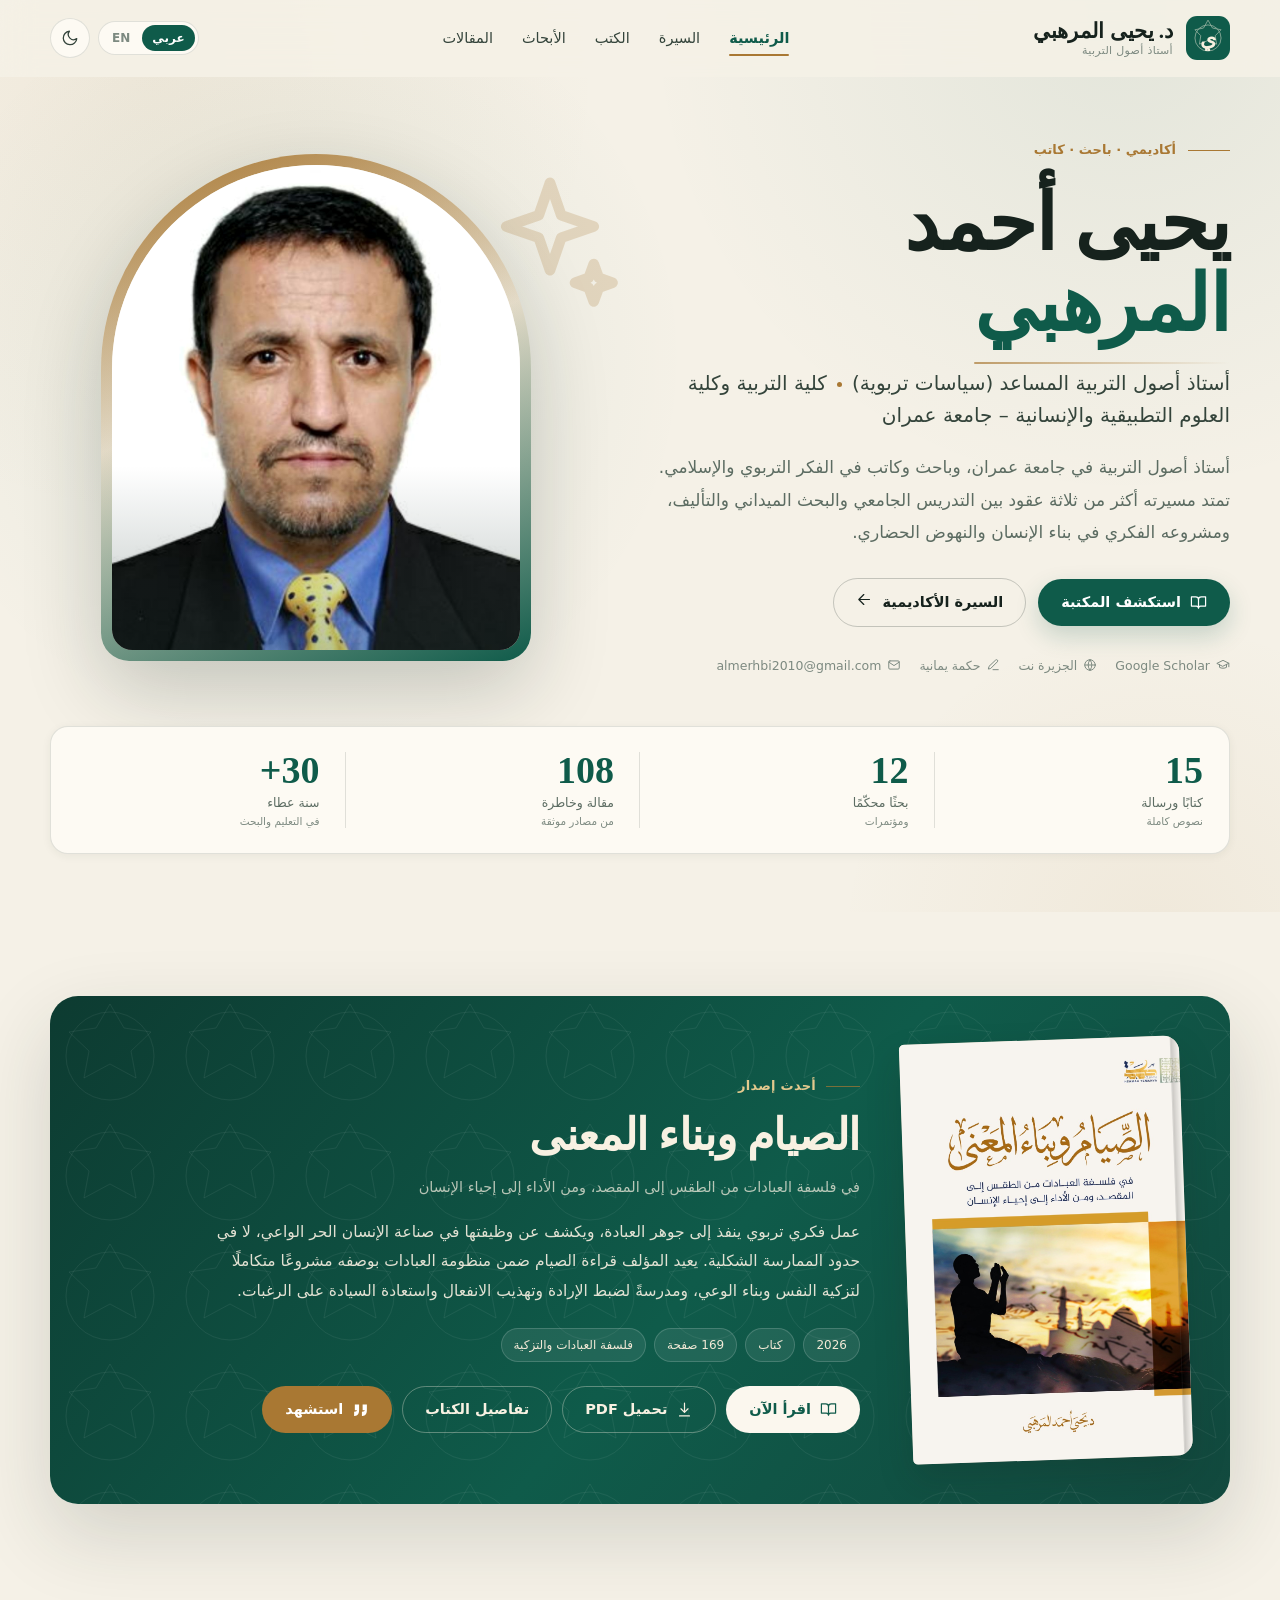
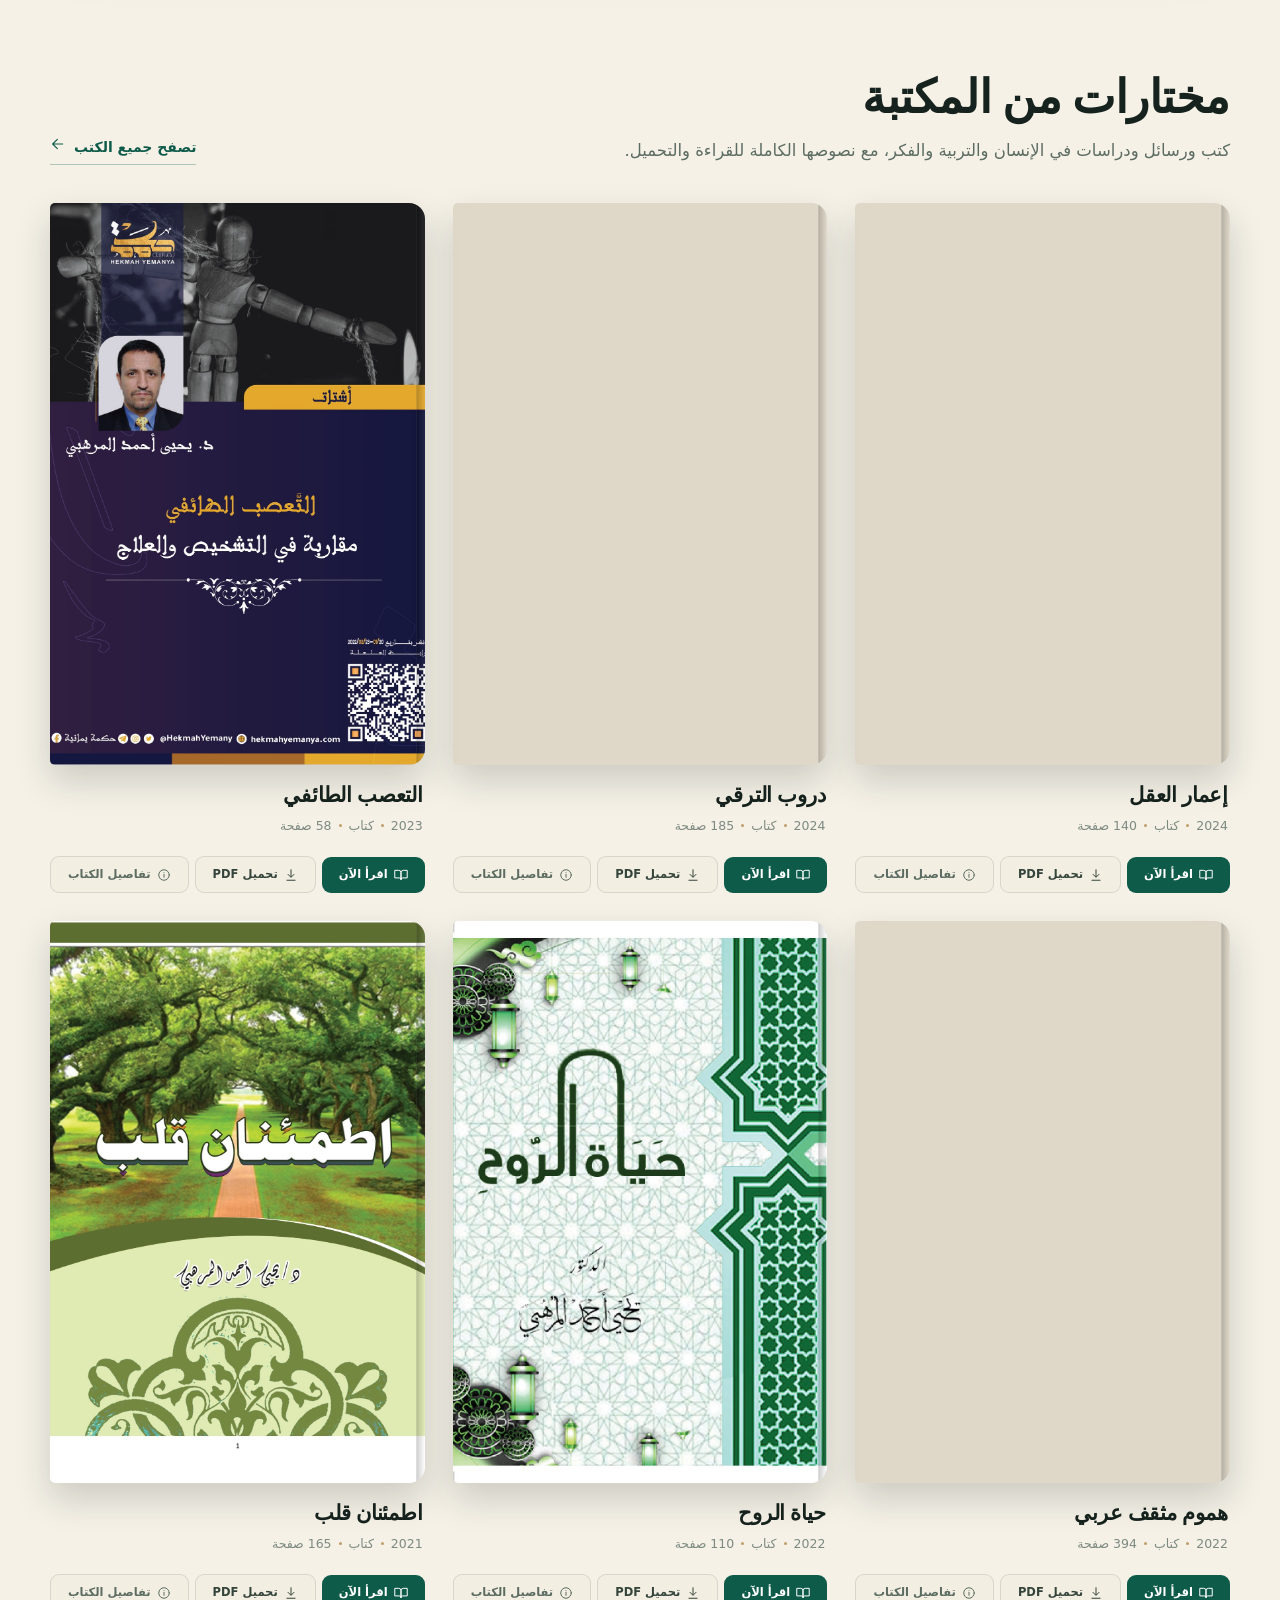
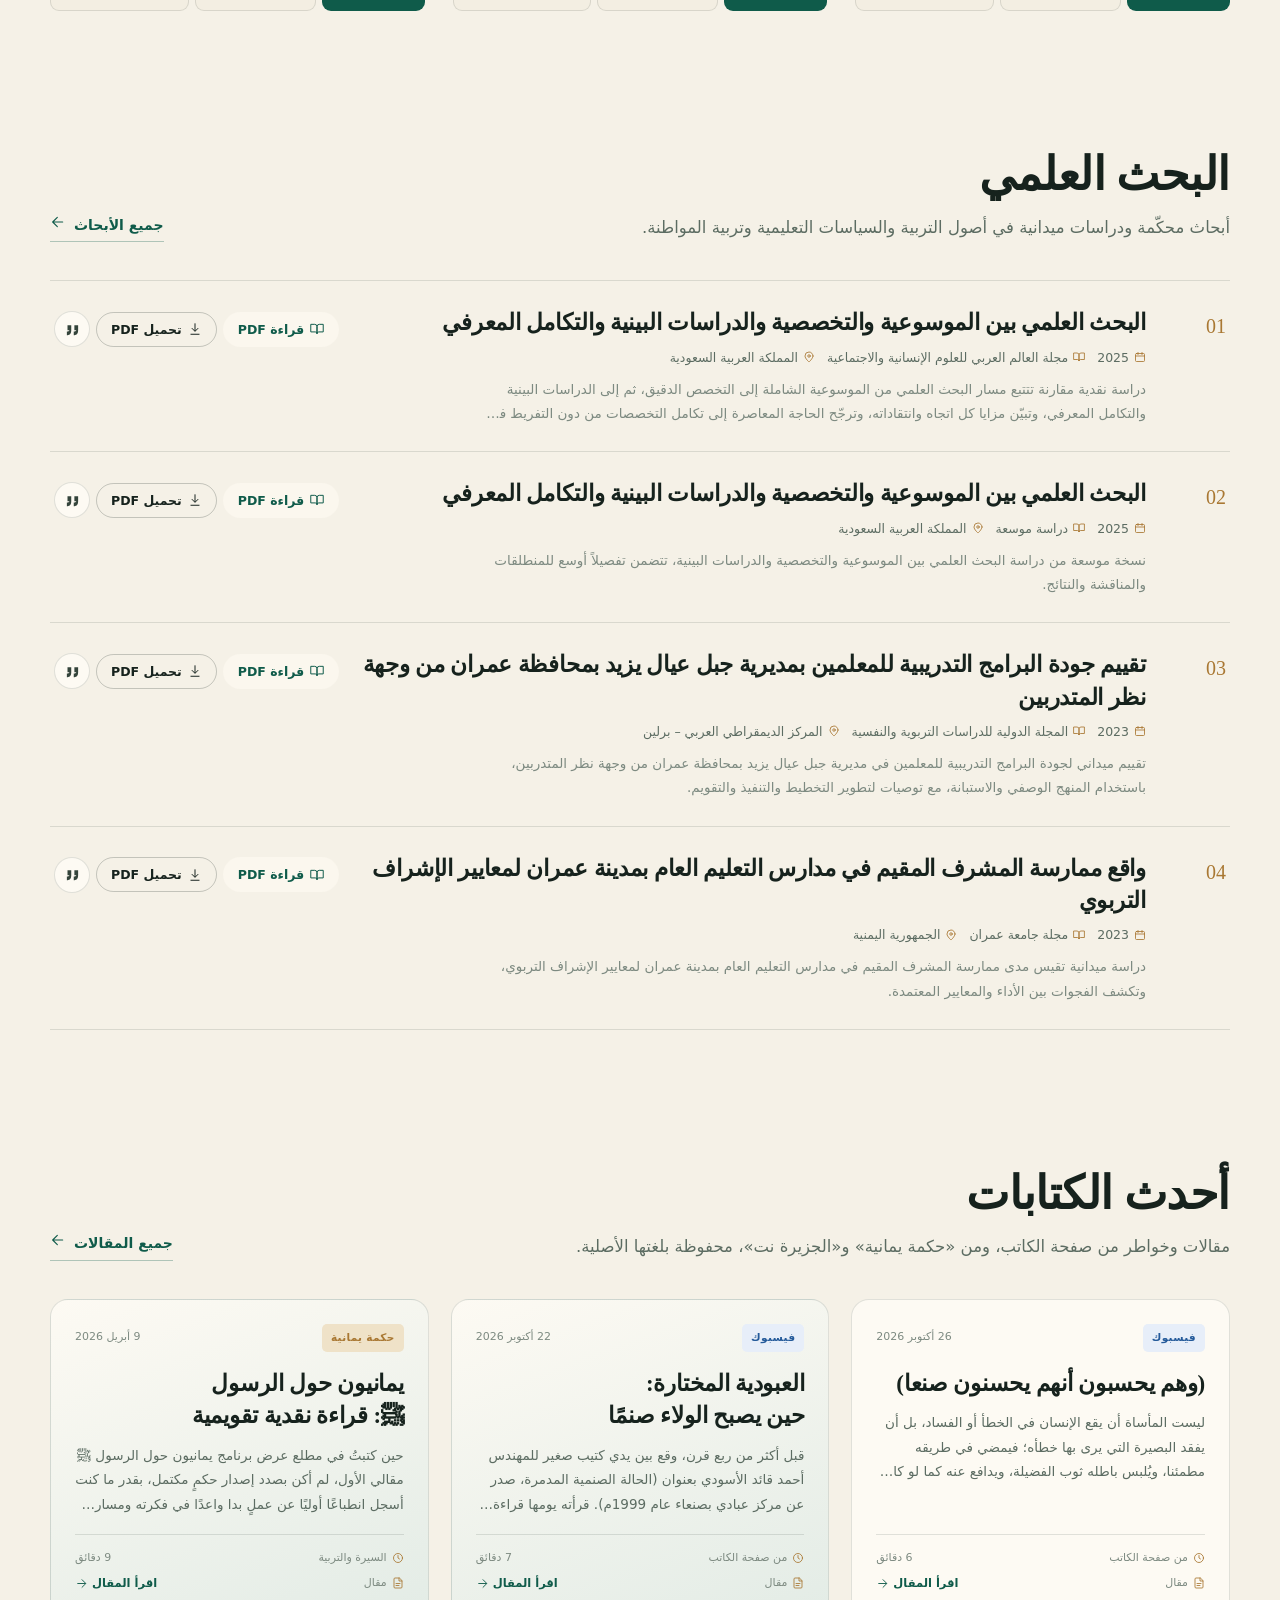
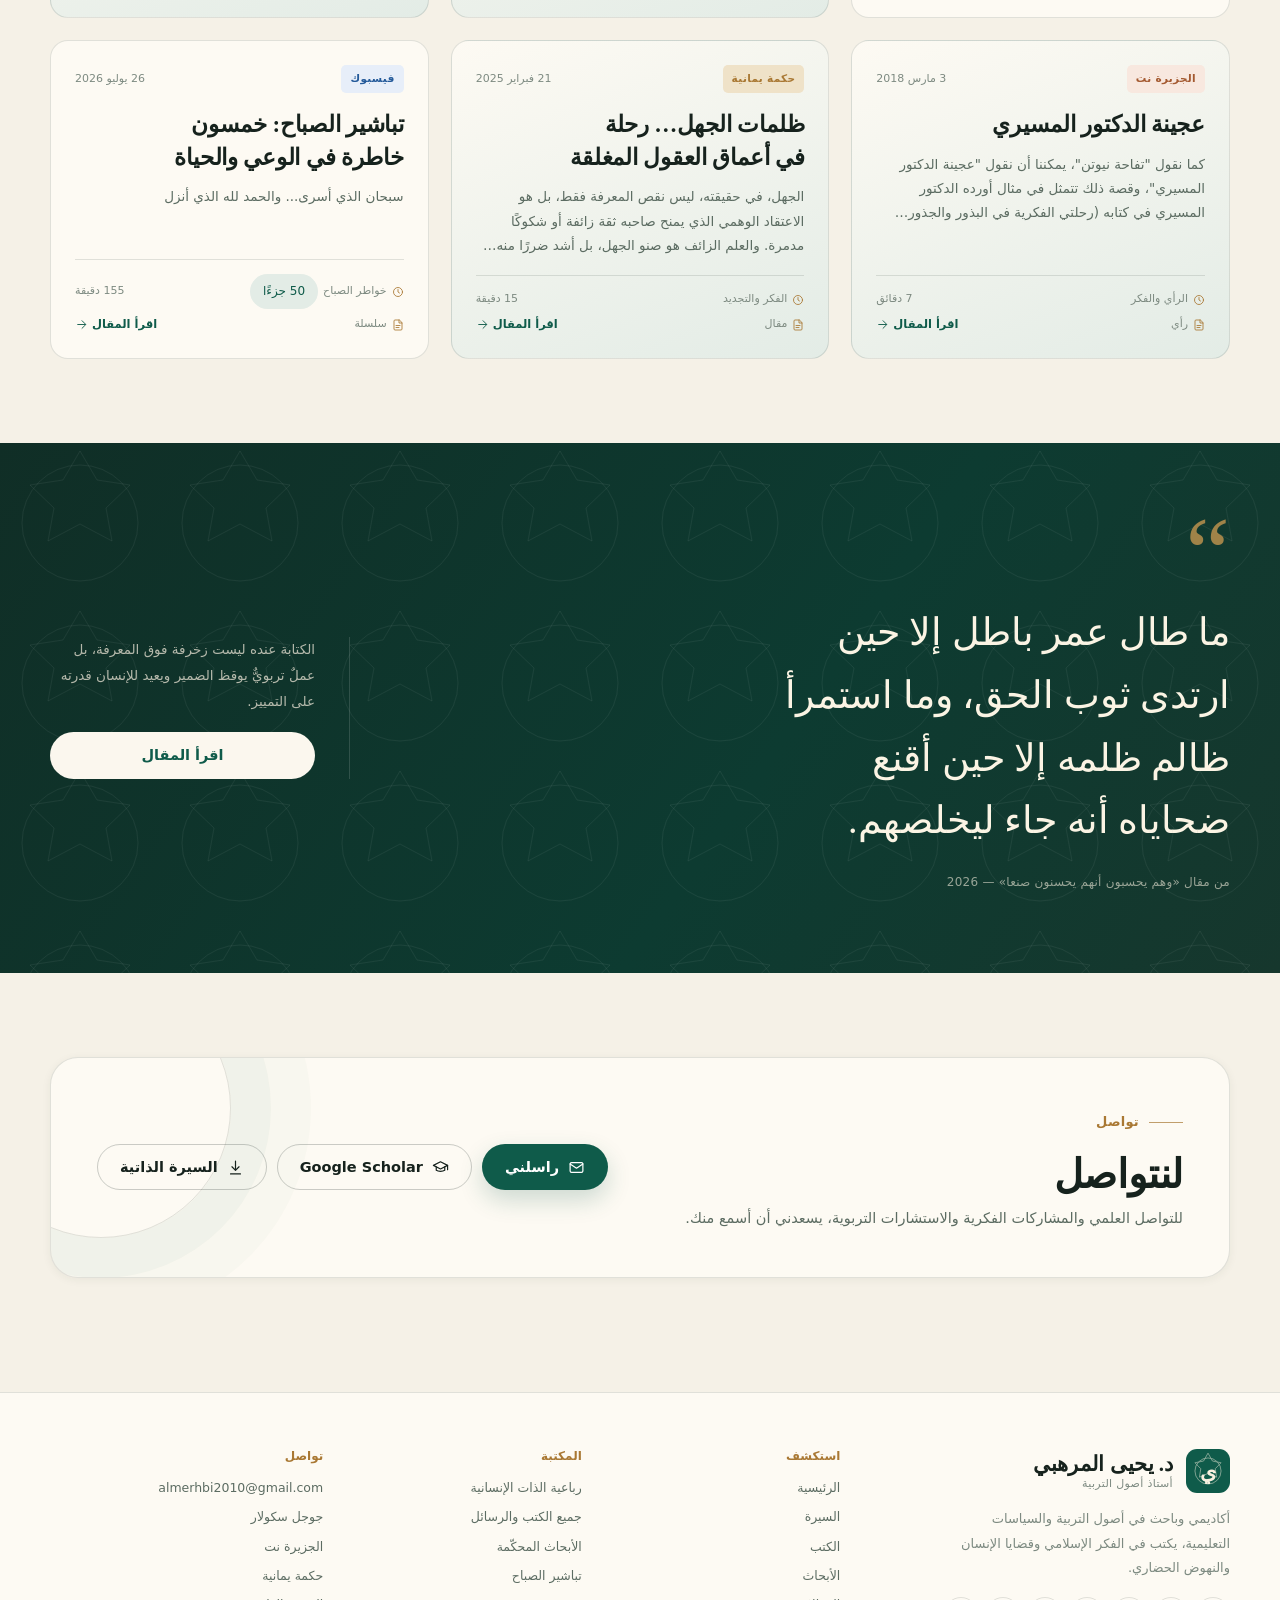
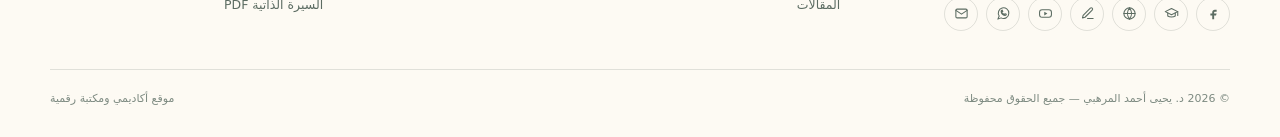
==== commit a962b336: "Add files via upload" ====
--- a/index.html
+++ b/index.html
@@ -1,93 +1,93 @@
-<!DOCTYPE html>
-<html lang="ar" dir="rtl" data-theme="light">
-<head>
-<meta charset="utf-8">
-<meta name="viewport" content="width=device-width, initial-scale=1, viewport-fit=cover">
-<title>د. يحيى أحمد المرهبي — أكاديمي وباحث ومفكّر تربوي</title>
-<meta name="description" content="الموقع الأكاديمي والمكتبة الرقمية للدكتور يحيى أحمد المرهبي: كتب ورسائل وأبحاث ومقالات في أصول التربية والسياسات التعليمية والفكر الإسلامي والنهوض الحضاري، مع نصوص كاملة للقراءة والتحميل.">
-<meta name="author" content="Dr. Yahya Ahmed Al-Marhabi">
-<meta name="theme-color" content="#0f5b4a">
-<meta name="color-scheme" content="light dark">
-<link rel="canonical" href="https://almerhby.github.io/">
-<link rel="icon" href="assets/images/favicon.svg" type="image/svg+xml">
-<link rel="manifest" href="manifest.webmanifest">
-<meta property="og:type" content="website">
-<meta property="og:site_name" content="Dr. Yahya Ahmed Al-Marhabi">
-<meta property="og:locale" content="ar_AR">
-<meta property="og:locale:alternate" content="en_US">
-<meta property="og:title" content="د. يحيى أحمد المرهبي — أكاديمي وباحث ومفكّر تربوي">
-<meta property="og:description" content="كتب ورسائل وأبحاث ومقالات في أصول التربية والفكر الإسلامي والنهوض الحضاري، مع مكتبة رقمية ونصوص كاملة.">
-<meta property="og:url" content="https://almerhby.github.io/">
-<meta property="og:image" content="https://almerhby.github.io/assets/images/portrait-photo.jpg">
-<meta property="og:image:alt" content="Dr. Yahya Ahmed Al-Marhabi">
-<meta name="twitter:card" content="summary_large_image">
-<meta name="twitter:title" content="د. يحيى أحمد المرهبي — أكاديمي وباحث ومفكّر تربوي">
-<meta name="twitter:description" content="كتب ورسائل وأبحاث ومقالات في أصول التربية والفكر الإسلامي والنهوض الحضاري.">
-<meta name="twitter:image" content="https://almerhby.github.io/assets/images/portrait-photo.jpg">
-<link rel="preconnect" href="https://fonts.googleapis.com">
-<link rel="preconnect" href="https://fonts.gstatic.com" crossorigin>
-<link href="https://fonts.googleapis.com/css2?family=Amiri:ital,wght@0,400;0,700;1,400&family=Cormorant+Garamond:wght@500;600;700&family=IBM+Plex+Sans+Arabic:wght@300;400;500;600;700&family=Inter:wght@300;400;500;600&display=swap" rel="stylesheet">
-<link rel="stylesheet" href="assets/css/styles.css?v=20261030h">
-<script>
-(function () {
-  var lang = 'ar', theme = 'light';
-  try {
-    lang = localStorage.getItem('yahya-lang') === 'en' ? 'en' : 'ar';
-    theme = localStorage.getItem('yahya-theme') === 'dark' ? 'dark' : 'light';
-  } catch (e) { /* storage unavailable */ }
-  document.documentElement.lang = lang;
-  document.documentElement.dir = lang === 'en' ? 'ltr' : 'rtl';
-  document.documentElement.dataset.theme = theme;
-})();
-</script>
-<script type="application/ld+json">
-{
-  "@context": "https://schema.org",
-  "@type": "Person",
-  "name": "Dr. Yahya Ahmed Al-Marhabi",
-  "alternateName": "د. يحيى أحمد المرهبي",
-  "jobTitle": "Assistant Professor of Educational Foundations (Educational Policy)",
-  "description": "Yemeni academic, researcher and writer in educational foundations, educational policy and Islamic thought.",
-  "url": "https://almerhby.github.io/",
-  "image": "https://almerhby.github.io/assets/images/portrait-photo.jpg",
-  "email": "mailto:almerhbi2010@gmail.com",
-  "worksFor": {
-    "@type": "CollegeOrUniversity",
-    "name": "Amran University",
-    "address": { "@type": "PostalAddress", "addressCountry": "Yemen" }
-  },
-  "alumniOf": [
-    { "@type": "CollegeOrUniversity", "name": "Dr. Babasaheb Ambedkar Marathwada University" },
-    { "@type": "CollegeOrUniversity", "name": "Sana'a University" }
-  ],
-  "knowsAbout": ["Educational foundations", "Educational policy", "Citizenship education", "Islamic educational thought", "Civilisational renewal"],
-  "sameAs": [
-    "https://scholar.google.com/citations?user=lEXrmq4AAAAJ",
-    "https://www.aljazeera.net/author/yahyaalmerhbi",
-    "https://hekmahyemanya.com/author/yahia/",
-    "https://www.facebook.com/Yahya.Ahmed.Almerhbi/"
-  ]
-}
-</script>
-</head>
-<body data-page="index">
-<div data-site-header></div>
-<main id="main"><div id="pageRoot"></div></main>
-<div data-site-footer></div>
-<noscript>
-  <div style="max-width:680px;margin:40px auto;padding:24px;font-family:system-ui,sans-serif;line-height:1.8">
-    <h1>د. يحيى أحمد المرهبي</h1>
-    <p>يتطلب هذا الموقع JavaScript لعرض المكتبة الرقمية. يمكنك التواصل عبر <a href="mailto:almerhbi2010@gmail.com">almerhbi2010@gmail.com</a> أو زيارة <a href="https://scholar.google.com/citations?user=lEXrmq4AAAAJ">Google Scholar</a>.</p>
-    <p dir="ltr">This site requires JavaScript to display the digital library. Contact <a href="mailto:almerhbi2010@gmail.com">almerhbi2010@gmail.com</a> or visit <a href="https://scholar.google.com/citations?user=lEXrmq4AAAAJ">Google Scholar</a>.</p>
-  </div>
-</noscript>
-<script src="assets/data/core.js?v=20261030h" defer></script>
-<script src="assets/data/article-index.js?v=20261030h" defer></script>
-<script src="assets/data/article-content.js?v=20261030h" defer></script>
-<script src="assets/data/article-parts.js?v=20261030h" defer></script>
-<script src="assets/js/vendor/pdf.min.js" defer></script>
-<script src="assets/js/app.js?v=20261030h" defer></script>
-<script src="assets/js/pages.js?v=20261030h" defer></script>
-<script src="assets/js/site.js?v=20261030h" defer></script>
-</body>
-</html>
+<!DOCTYPE html>
+<html lang="ar" dir="rtl" data-theme="light">
+<head>
+<meta charset="utf-8">
+<meta name="viewport" content="width=device-width, initial-scale=1, viewport-fit=cover">
+<title>د. يحيى أحمد المرهبي — أكاديمي وباحث ومفكّر تربوي</title>
+<meta name="description" content="الموقع الأكاديمي والمكتبة الرقمية للدكتور يحيى أحمد المرهبي: كتب ورسائل وأبحاث ومقالات في أصول التربية والسياسات التعليمية والفكر الإسلامي والنهوض الحضاري، مع نصوص كاملة للقراءة والتحميل.">
+<meta name="author" content="Dr. Yahya Ahmed Al-Marhabi">
+<meta name="theme-color" content="#0f5b4a">
+<meta name="color-scheme" content="light dark">
+<link rel="canonical" href="https://almerhby.github.io/">
+<link rel="icon" href="assets/images/favicon.svg" type="image/svg+xml">
+<link rel="manifest" href="manifest.webmanifest">
+<meta property="og:type" content="website">
+<meta property="og:site_name" content="Dr. Yahya Ahmed Al-Marhabi">
+<meta property="og:locale" content="ar_AR">
+<meta property="og:locale:alternate" content="en_US">
+<meta property="og:title" content="د. يحيى أحمد المرهبي — أكاديمي وباحث ومفكّر تربوي">
+<meta property="og:description" content="كتب ورسائل وأبحاث ومقالات في أصول التربية والفكر الإسلامي والنهوض الحضاري، مع مكتبة رقمية ونصوص كاملة.">
+<meta property="og:url" content="https://almerhby.github.io/">
+<meta property="og:image" content="https://almerhby.github.io/assets/images/portrait-photo.jpg">
+<meta property="og:image:alt" content="Dr. Yahya Ahmed Al-Marhabi">
+<meta name="twitter:card" content="summary_large_image">
+<meta name="twitter:title" content="د. يحيى أحمد المرهبي — أكاديمي وباحث ومفكّر تربوي">
+<meta name="twitter:description" content="كتب ورسائل وأبحاث ومقالات في أصول التربية والفكر الإسلامي والنهوض الحضاري.">
+<meta name="twitter:image" content="https://almerhby.github.io/assets/images/portrait-photo.jpg">
+<link rel="preconnect" href="https://fonts.googleapis.com">
+<link rel="preconnect" href="https://fonts.gstatic.com" crossorigin>
+<link href="https://fonts.googleapis.com/css2?family=Amiri:ital,wght@0,400;0,700;1,400&family=Cormorant+Garamond:wght@500;600;700&family=IBM+Plex+Sans+Arabic:wght@300;400;500;600;700&family=Inter:wght@300;400;500;600&display=swap" rel="stylesheet">
+<link rel="stylesheet" href="assets/css/styles.css?v=20261031a">
+<script>
+(function () {
+  var lang = 'ar', theme = 'light';
+  try {
+    lang = localStorage.getItem('yahya-lang') === 'en' ? 'en' : 'ar';
+    theme = localStorage.getItem('yahya-theme') === 'dark' ? 'dark' : 'light';
+  } catch (e) { /* storage unavailable */ }
+  document.documentElement.lang = lang;
+  document.documentElement.dir = lang === 'en' ? 'ltr' : 'rtl';
+  document.documentElement.dataset.theme = theme;
+})();
+</script>
+<script type="application/ld+json">
+{
+  "@context": "https://schema.org",
+  "@type": "Person",
+  "name": "Dr. Yahya Ahmed Al-Marhabi",
+  "alternateName": "د. يحيى أحمد المرهبي",
+  "jobTitle": "Assistant Professor of Educational Foundations (Educational Policy)",
+  "description": "Yemeni academic, researcher and writer in educational foundations, educational policy and Islamic thought.",
+  "url": "https://almerhby.github.io/",
+  "image": "https://almerhby.github.io/assets/images/portrait-photo.jpg",
+  "email": "mailto:almerhbi2010@gmail.com",
+  "worksFor": {
+    "@type": "CollegeOrUniversity",
+    "name": "Amran University",
+    "address": { "@type": "PostalAddress", "addressCountry": "Yemen" }
+  },
+  "alumniOf": [
+    { "@type": "CollegeOrUniversity", "name": "Dr. Babasaheb Ambedkar Marathwada University" },
+    { "@type": "CollegeOrUniversity", "name": "Sana'a University" }
+  ],
+  "knowsAbout": ["Educational foundations", "Educational policy", "Citizenship education", "Islamic educational thought", "Civilisational renewal"],
+  "sameAs": [
+    "https://scholar.google.com/citations?user=lEXrmq4AAAAJ",
+    "https://www.aljazeera.net/author/yahyaalmerhbi",
+    "https://hekmahyemanya.com/author/yahia/",
+    "https://www.facebook.com/Yahya.Ahmed.Almerhbi/"
+  ]
+}
+</script>
+</head>
+<body data-page="index">
+<div data-site-header></div>
+<main id="main"><div id="pageRoot"></div></main>
+<div data-site-footer></div>
+<noscript>
+  <div style="max-width:680px;margin:40px auto;padding:24px;font-family:system-ui,sans-serif;line-height:1.8">
+    <h1>د. يحيى أحمد المرهبي</h1>
+    <p>يتطلب هذا الموقع JavaScript لعرض المكتبة الرقمية. يمكنك التواصل عبر <a href="mailto:almerhbi2010@gmail.com">almerhbi2010@gmail.com</a> أو زيارة <a href="https://scholar.google.com/citations?user=lEXrmq4AAAAJ">Google Scholar</a>.</p>
+    <p dir="ltr">This site requires JavaScript to display the digital library. Contact <a href="mailto:almerhbi2010@gmail.com">almerhbi2010@gmail.com</a> or visit <a href="https://scholar.google.com/citations?user=lEXrmq4AAAAJ">Google Scholar</a>.</p>
+  </div>
+</noscript>
+<script src="assets/data/core.js?v=20261031a" defer></script>
+<script src="assets/data/article-index.js?v=20261031a" defer></script>
+<script src="assets/data/article-content.js?v=20261031a" defer></script>
+<script src="assets/data/article-parts.js?v=20261031a" defer></script>
+<script src="assets/js/vendor/pdf.min.js" defer></script>
+<script src="assets/js/app.js?v=20261031a" defer></script>
+<script src="assets/js/pages.js?v=20261031a" defer></script>
+<script src="assets/js/site.js?v=20261031a" defer></script>
+</body>
+</html>
--- a/assets/css/styles.css
+++ b/assets/css/styles.css
@@ -208,16 +208,7 @@
 .portrait-inner{position:relative;height:100%;border-radius:220px 220px 22px 22px;overflow:hidden;background:var(--surface-2)}
 .portrait-inner img{width:100%;height:100%;object-fit:cover;object-position:center 12%;filter:saturate(.92) contrast(1.02)}
 .portrait-inner::after{content:"";position:absolute;inset:0;background:linear-gradient(to top,rgba(13,40,32,.28),transparent 38%)}
-.portrait-badge{position:absolute;inset-inline-start:-20px;bottom:56px;z-index:3;background:var(--surface);border:1px solid var(--line);border-radius:14px;padding:12px 16px;box-shadow:var(--shadow);display:flex;align-items:center;gap:10px;max-width:235px}
-.portrait-badge .icon{width:36px;height:36px;border-radius:50%;display:grid;place-items:center;background:var(--green-soft);color:var(--green);flex:0 0 auto}
-.portrait-badge .icon svg{width:18px;height:18px}
-.portrait-badge strong{display:block;font-size:12.5px;line-height:1.4}
-.portrait-badge span{display:block;font-size:10.5px;color:var(--muted);line-height:1.45}
-.hero-latest{position:absolute;inset-inline-end:-16px;top:34px;z-index:3;background:var(--green);color:#fff;border-radius:16px;padding:14px 17px;box-shadow:var(--shadow);max-width:215px;transform:rotate(2deg)}
-html[data-theme="dark"] .hero-latest{background:var(--green-2);color:#07130f}
-.hero-latest small{display:block;font-size:9.5px;letter-spacing:.13em;text-transform:uppercase;opacity:.75;margin-bottom:4px}
-.hero-latest strong{display:block;font-family:var(--font-ar-display);font-size:18px;line-height:1.35}
-html[lang="en"] .hero-latest strong{font-family:var(--font-en-display);font-size:19px;font-weight:600}
+.portrait-badge,.hero-latest{display:none!important}
 .hero-pattern{position:absolute;width:150px;height:150px;color:var(--brass);opacity:.22;inset-inline-start:-44px;top:10px;z-index:1}
 .hero-pattern svg{width:100%;height:100%}
 
@@ -441,19 +432,541 @@
 .modal-links a{color:var(--green);display:inline-flex;align-items:center;gap:5px}
 .modal-links svg{width:13px;height:13px}
 
-/* pdf */
-.pdf-dialog .modal-shell{width:calc(100vw - 20px);max-width:1500px;height:calc(100vh - 20px);display:flex;flex-direction:column;overflow:hidden;border-radius:14px}
-.pdf-head{display:flex;align-items:center;justify-content:space-between;gap:16px;padding:13px 18px;border-bottom:1px solid var(--line);background:var(--surface);flex:0 0 auto}
-.pdf-head-info{min-width:0}
-.pdf-head-info h3{font-size:14px;font-weight:600;white-space:nowrap;overflow:hidden;text-overflow:ellipsis;max-width:52vw}
-.pdf-head-info p{font-size:10.5px;color:var(--muted);margin-top:1px}
+/* pdf reader */
+.pdf-dialog{border:0;padding:0;background:transparent;max-width:100vw;max-height:100vh}
+.pdf-dialog::backdrop{background:rgba(12,19,16,.75);backdrop-filter:blur(8px)}
+.pdf-dialog .modal-shell.pdf-shell{
+  width:min(1480px,calc(100vw - 32px));
+  height:calc(100dvh - 32px);
+  max-height:940px;
+  display:flex;
+  flex-direction:column;
+  overflow:hidden;
+  border-radius:18px;
+  background:var(--surface);
+  border:1px solid var(--line);
+  box-shadow:var(--shadow-lg);
+  position:relative;
+  margin:auto;
+}
+.pdf-dialog .modal-shell.pdf-shell.is-fullscreen,
+.pdf-dialog .modal-shell.pdf-shell:fullscreen{
+  width:100vw!important;
+  height:100dvh!important;
+  max-width:none!important;
+  max-height:none!important;
+  border-radius:0!important;
+  border:0!important;
+  margin:0!important;
+}
+.pdf-head{display:flex;align-items:center;justify-content:space-between;gap:14px;padding:12px 18px;border-bottom:1px solid var(--line);background:var(--surface);flex:0 0 auto;z-index:10}
+.pdf-head-info{min-width:0;flex:1 1 auto}
+.pdf-head-top{display:flex;align-items:center;gap:8px;margin-bottom:2px}
+.pdf-badge{font-size:10.5px;font-weight:600;padding:2px 8px;border-radius:999px;background:var(--green-soft);color:var(--green);white-space:nowrap}
+.pdf-meta{font-size:11px;color:var(--muted);white-space:nowrap;overflow:hidden;text-overflow:ellipsis}
+.pdf-head-info h3{font-size:15px;font-weight:700;white-space:nowrap;overflow:hidden;text-overflow:ellipsis;max-width:54vw}
 .pdf-actions{display:flex;align-items:center;gap:6px;flex:0 0 auto}
-.pdf-actions .btn{padding:7px 11px;font-size:11px}
-.pdf-actions .icon-btn{width:34px;height:34px}
-.pdf-frame-wrap{flex:1 1 auto;background:var(--surface-3);position:relative}
-.pdf-frame-wrap iframe{width:100%;height:100%;border:0;background:#525659}
-.pdf-fallback{position:absolute;inset:0;display:none;place-items:center;text-align:center;padding:30px;background:var(--surface)}
-.pdf-fallback p{font-size:13px;color:var(--muted);max-width:40ch;margin-bottom:14px}
+.pdf-actions .btn-download{
+  background:var(--green);
+  color:#fff;
+  border:1px solid transparent;
+  padding:8px 14px;
+  font-size:12px;
+  font-weight:600;
+  display:inline-flex;
+  align-items:center;
+  gap:6px;
+  border-radius:10px;
+  box-shadow:0 3px 10px rgba(15,91,74,.22);
+  transition:.2s;
+}
+.pdf-actions .btn-download:hover{background:var(--green-2);transform:translateY(-1px)}
+.pdf-actions .btn-download svg{width:15px;height:15px}
+.pdf-actions .icon-btn{width:36px;height:36px;border-radius:10px}
+
+/* mode switcher */
+.pdf-mode-nav{
+  background:var(--surface-2);
+  border-bottom:1px solid var(--line);
+  padding:6px 14px;
+  flex:0 0 auto;
+  overflow-x:auto;
+  scrollbar-width:none;
+  -webkit-overflow-scrolling:touch;
+}
+.pdf-mode-nav::-webkit-scrollbar{display:none}
+.pdf-mode-tabs{display:flex;align-items:center;gap:6px;min-width:max-content}
+.pdf-mode-tab{
+  display:inline-flex;
+  align-items:center;
+  gap:7px;
+  padding:6px 12px;
+  border-radius:999px;
+  font-size:12px;
+  font-weight:500;
+  color:var(--ink-2);
+  background:transparent;
+  border:1px solid transparent;
+  cursor:pointer;
+  transition:.2s;
+}
+.pdf-mode-tab:hover{background:color-mix(in srgb,var(--surface) 60%,transparent);color:var(--green)}
+.pdf-mode-tab.active{
+  background:var(--surface);
+  color:var(--green);
+  border-color:var(--line-strong);
+  box-shadow:var(--shadow-sm);
+  font-weight:600;
+}
+.pdf-mode-tab .tab-badge{
+  width:16px;
+  height:16px;
+  border-radius:50%;
+  display:grid;
+  place-items:center;
+  font-size:9.5px;
+  font-weight:700;
+  background:var(--green-soft);
+  color:var(--green);
+}
+.pdf-mode-tab.active .tab-badge{background:var(--green);color:#fff}
+
+/* reader panes */
+.pdf-views-container{
+  flex:1 1 auto;
+  position:relative;
+  overflow:hidden;
+  display:flex;
+  flex-direction:column;
+  background:var(--bg-2);
+}
+.pdf-view-pane{display:none;width:100%;height:100%;flex-direction:column;position:relative}
+.pdf-view-pane.active{display:flex}
+.pdf-subtoolbar{
+  display:flex;
+  align-items:center;
+  justify-content:space-between;
+  gap:8px;
+  padding:6px 14px;
+  background:var(--surface);
+  border-bottom:1px solid var(--line);
+  flex:0 0 auto;
+  z-index:5;
+}
+.pdf-subgroup{display:flex;align-items:center;gap:6px}
+.pdf-pill-btn{
+  display:inline-flex;
+  align-items:center;
+  gap:6px;
+  padding:5px 10px;
+  border-radius:8px;
+  background:var(--surface-2);
+  border:1px solid var(--line);
+  font-size:11.5px;
+  font-weight:500;
+  color:var(--ink-2);
+  transition:.2s;
+}
+.pdf-pill-btn:hover{border-color:var(--green);color:var(--green)}
+.pdf-icon-tool{
+  width:32px;
+  height:32px;
+  border-radius:8px;
+  background:var(--surface-2);
+  border:1px solid var(--line);
+  display:grid;
+  place-items:center;
+  color:var(--ink-2);
+  transition:.2s;
+}
+.pdf-icon-tool:hover{border-color:var(--green);color:var(--green)}
+.pdf-icon-tool svg{width:16px;height:16px}
+
+/* canvas area */
+.pdf-canvas-container{
+  flex:1 1 auto;
+  overflow:auto;
+  position:relative;
+  display:flex;
+  flex-direction:column;
+  align-items:center;
+  justify-content:flex-start;
+  padding:16px 12px 76px;
+  -webkit-overflow-scrolling:touch;
+  scroll-behavior:smooth;
+  background:var(--bg-2);
+  transition:background .25s;
+}
+.pdf-canvas-container.theme-night{background:#0e1311}
+.pdf-canvas-container.theme-night canvas{
+  filter:invert(0.9) hue-rotate(180deg) brightness(0.92) contrast(1.1);
+  box-shadow:0 12px 35px rgba(0,0,0,.6);
+}
+.pdf-canvas-container.theme-sepia{background:#f3ecdb}
+.pdf-canvas-container.theme-sepia canvas{
+  filter:sepia(0.35) contrast(0.96) brightness(0.98);
+  box-shadow:0 10px 30px rgba(60,40,20,.12);
+}
+.pdf-pages-host{display:flex;flex-direction:column;align-items:center;gap:18px;max-width:100%}
+.pdf-page-canvas{
+  display:block;
+  margin:0 auto;
+  box-shadow:0 10px 32px rgba(20,30,24,.14);
+  border-radius:4px;
+  background:#fff;
+  max-width:100%;
+  transition:filter .25s,box-shadow .25s;
+}
+.pdf-continuous-page{margin-bottom:16px;display:flex;justify-content:center}
+.pdf-spinner-box{position:absolute;inset:0;display:flex;flex-direction:column;align-items:center;justify-content:center;gap:14px;background:var(--surface);z-index:4}
+.pdf-spinner{width:36px;height:36px;border:3px solid var(--line);border-top-color:var(--green);border-radius:50%;animation:spin .8s linear infinite}
+@keyframes spin{to{transform:rotate(360deg)}}
+.pdf-error-box{padding:30px 20px;text-align:center;max-width:480px;margin:auto}
+.pdf-error-box p{font-size:13.5px;color:var(--muted);margin-bottom:16px;line-height:1.7}
+.pdf-error-actions{display:flex;flex-wrap:wrap;justify-content:center;gap:10px}
+
+/* bottom mobile bar */
+.pdf-bottom-bar{
+  position:absolute;
+  bottom:12px;
+  left:50%;
+  transform:translateX(-50%);
+  z-index:15;
+  display:flex;
+  align-items:center;
+  gap:10px;
+  padding:6px 14px;
+  background:color-mix(in srgb,var(--surface) 92%,transparent);
+  backdrop-filter:blur(18px) saturate(1.2);
+  border:1px solid var(--line-strong);
+  border-radius:999px;
+  box-shadow:0 12px 36px rgba(10,20,15,.18);
+}
+.pdf-page-btn{
+  padding:7px 12px;
+  font-size:12px;
+  font-weight:600;
+  display:inline-flex;
+  align-items:center;
+  gap:5px;
+  border-radius:999px;
+}
+.pdf-page-btn svg{width:16px;height:16px}
+.pdf-page-btn:disabled{opacity:.4;pointer-events:none}
+.pdf-page-jump{display:flex;align-items:center;gap:6px;font-size:12px;font-weight:500;padding:0 4px}
+.pdf-page-lbl{color:var(--muted);font-size:11.5px}
+.pdf-page-jump input{
+  width:46px;
+  height:28px;
+  border:1px solid var(--line-strong);
+  border-radius:6px;
+  text-align:center;
+  font-size:12.5px;
+  font-weight:600;
+  background:var(--surface);
+  color:var(--ink);
+}
+.pdf-page-of{color:var(--muted);font-size:11.5px}
+.pdf-page-of strong{color:var(--ink);font-weight:700}
+
+/* notice and frames */
+.pdf-notice-bar{
+  display:flex;
+  align-items:center;
+  justify-content:space-between;
+  gap:12px;
+  padding:8px 16px;
+  background:var(--surface-3);
+  border-bottom:1px solid var(--line);
+  font-size:11.5px;
+  color:var(--ink-2);
+  flex:0 0 auto;
+}
+.pdf-notice-bar p{margin:0;line-height:1.4}
+.pdf-frame-wrap{flex:1 1 auto;position:relative;background:#525659;width:100%;height:100%}
+.pdf-frame-wrap iframe{width:100%;height:100%;border:0;display:block}
+
+/* chapters view */
+.pdf-chapters-scroll{
+  flex:1 1 auto;
+  overflow-y:auto;
+  padding:24px 20px 40px;
+  max-width:760px;
+  margin:0 auto;
+  width:100%;
+  -webkit-overflow-scrolling:touch;
+}
+.pdf-book-brief{background:var(--surface);border:1px solid var(--line);border-radius:14px;padding:24px;box-shadow:var(--shadow-sm)}
+.brief-head{border-bottom:1px solid var(--line);padding-bottom:14px;margin-bottom:18px}
+.brief-head h3{font-family:var(--font-ar-display);font-size:24px;line-height:1.3;margin-bottom:6px}
+.brief-sub{font-size:13.5px;color:var(--muted)}
+.brief-summary{margin-bottom:24px}
+.brief-summary h4,.brief-chapters h4{font-size:15px;font-weight:700;color:var(--green);margin-bottom:8px}
+.brief-summary p{font-size:14.5px;line-height:1.85;color:var(--ink-2)}
+.brief-chapters{display:flex;flex-direction:column;gap:10px}
+.pdf-ch-item{border:1px solid var(--line);border-radius:10px;background:var(--surface-2);overflow:hidden}
+.pdf-ch-item summary{padding:12px 14px;font-weight:600;font-size:13.5px;cursor:pointer;display:flex;align-items:center;gap:10px;user-select:none}
+.pdf-ch-item .ch-num{width:22px;height:22px;border-radius:50%;background:var(--green-soft);color:var(--green);display:grid;place-items:center;font-size:11px;font-weight:700;flex:0 0 auto}
+.pdf-ch-item .ch-text{padding:14px 18px 18px;font-size:14.5px;line-height:1.9;color:var(--ink);border-top:1px solid var(--line);background:var(--surface)}
+
+/* ------------------------------------------------------------
+   Realistic 3D Page-Flip Book & Sound Controls
+   ------------------------------------------------------------ */
+.flipbook-subtoolbar{
+  justify-content:space-between;
+}
+.sound-toggle-btn{
+  display:inline-flex;
+  align-items:center;
+  gap:6px;
+  transition:all .2s;
+}
+.sound-toggle-btn.active{
+  background:var(--green-soft);
+  color:var(--green);
+  border-color:color-mix(in srgb,var(--green) 35%,transparent);
+}
+.sound-toggle-btn .sound-icon svg{
+  width:14px;
+  height:14px;
+}
+.flipbook-hint-chip{
+  font-size:11px;
+  color:var(--muted);
+  background:color-mix(in srgb,var(--surface) 60%,transparent);
+  padding:3px 8px;
+  border-radius:999px;
+  border:1px solid var(--line);
+}
+.flipbook-stage{
+  flex:1 1 auto;
+  position:relative;
+  display:flex;
+  align-items:center;
+  justify-content:center;
+  overflow:hidden;
+  padding:20px;
+  background:radial-gradient(circle at 50% 35%, #2a221b 0%, #15110d 100%);
+  outline:none;
+}
+.flipbook-desk{
+  position:relative;
+  perspective:2400px;
+  display:flex;
+  align-items:center;
+  justify-content:center;
+  max-width:100%;
+  max-height:100%;
+}
+.flipbook-book{
+  position:relative;
+  display:flex;
+  align-items:stretch;
+  background:linear-gradient(135deg, #3d2716 0%, #201309 100%);
+  border-radius:10px;
+  padding:8px;
+  box-shadow:0 24px 60px rgba(0,0,0,.6), 0 6px 18px rgba(0,0,0,.4);
+  transform-style:preserve-3d;
+  transition:transform .3s ease;
+  max-width:100%;
+}
+.flipbook-spine{
+  position:absolute;
+  left:50%;
+  top:8px;
+  bottom:8px;
+  width:36px;
+  transform:translateX(-50%);
+  background:linear-gradient(to right,
+    rgba(0,0,0,.35) 0%,
+    rgba(0,0,0,.08) 35%,
+    rgba(255,255,255,.08) 50%,
+    rgba(0,0,0,.08) 65%,
+    rgba(0,0,0,.35) 100%
+  );
+  pointer-events:none;
+  z-index:20;
+  box-shadow:inset 0 0 10px rgba(0,0,0,.35);
+}
+.flipbook-page-wrapper{
+  position:relative;
+  cursor:pointer;
+  user-select:none;
+  background:#fdfaf3;
+  background-image:linear-gradient(to bottom, #fffef9 0%, #fbf6ec 100%);
+  display:flex;
+  flex-direction:column;
+  align-items:center;
+  justify-content:center;
+  padding:12px;
+  box-sizing:border-box;
+  transition:box-shadow .2s;
+  overflow:hidden;
+}
+.flipbook-page-wrapper.page-left{
+  border-radius:6px 0 0 6px;
+  box-shadow:
+    -3px 0 0 #eae2d0,
+    -6px 0 0 #ded4bf,
+    inset -16px 0 22px rgba(0,0,0,.09);
+  border-right:1px solid #d4cbb8;
+}
+.flipbook-page-wrapper.page-right{
+  border-radius:0 6px 6px 0;
+  box-shadow:
+    3px 0 0 #eae2d0,
+    6px 0 0 #ded4bf,
+    inset 16px 0 22px rgba(0,0,0,.09);
+  border-left:1px solid #d4cbb8;
+}
+.flipbook-page-inner{
+  display:flex;
+  flex-direction:column;
+  align-items:center;
+  justify-content:center;
+  position:relative;
+  max-width:100%;
+}
+.flip-canvas{
+  display:block;
+  max-width:100%;
+  height:auto;
+  border-radius:2px;
+  box-shadow:0 2px 8px rgba(0,0,0,.06);
+}
+.flip-page-number{
+  font-size:11px;
+  font-weight:600;
+  color:#7a6a57;
+  padding-top:6px;
+  letter-spacing:.3px;
+  min-height:18px;
+}
+.flip-nav-arrow{
+  position:absolute;
+  top:50%;
+  transform:translateY(-50%);
+  width:36px;
+  height:36px;
+  border-radius:50%;
+  background:rgba(26,20,15,.75);
+  backdrop-filter:blur(6px);
+  color:#fff;
+  border:1px solid rgba(255,255,255,.2);
+  display:flex;
+  align-items:center;
+  justify-content:center;
+  opacity:.6;
+  transition:opacity .2s,background .2s,transform .2s;
+  cursor:pointer;
+  z-index:25;
+}
+.flip-nav-arrow:hover{
+  opacity:1;
+  background:var(--green);
+  color:#fff;
+  transform:translateY(-50%) scale(1.08);
+}
+.flip-nav-arrow svg{
+  width:18px;
+  height:18px;
+}
+.flip-nav-arrow.arrow-left{left:10px}
+.flip-nav-arrow.arrow-right{right:10px}
+
+/* Dynamic 3D turning leaf */
+.flip-turning-leaf{
+  position:absolute;
+  top:8px;
+  bottom:8px;
+  width:calc(50% - 8px);
+  z-index:30;
+  transform-style:preserve-3d;
+  pointer-events:none;
+  background:#fbf8f1;
+  box-shadow:0 0 20px rgba(0,0,0,.2);
+}
+.flip-anim-next .flip-turning-leaf{
+  right:8px;
+  transform-origin:left center;
+  animation:flipCurlNext .52s cubic-bezier(.25,.1,.25,1) forwards;
+}
+.flip-anim-prev .flip-turning-leaf{
+  left:8px;
+  transform-origin:right center;
+  animation:flipCurlPrev .52s cubic-bezier(.25,.1,.25,1) forwards;
+}
+.flip-leaf-face{
+  position:absolute;
+  inset:0;
+  backface-visibility:hidden;
+}
+.flip-leaf-tint{
+  position:absolute;
+  inset:0;
+  background:linear-gradient(to right,rgba(0,0,0,.15),transparent 40%);
+}
+@keyframes flipCurlNext{
+  0%{
+    transform:rotateY(0deg);
+    box-shadow:0 0 0 rgba(0,0,0,0);
+  }
+  50%{
+    transform:rotateY(-90deg) scale(1.02);
+    box-shadow:-24px 20px 45px rgba(0,0,0,.4);
+  }
+  100%{
+    transform:rotateY(-180deg);
+    box-shadow:0 0 0 rgba(0,0,0,0);
+  }
+}
+@keyframes flipCurlPrev{
+  0%{
+    transform:rotateY(0deg);
+    box-shadow:0 0 0 rgba(0,0,0,0);
+  }
+  50%{
+    transform:rotateY(90deg) scale(1.02);
+    box-shadow:24px 20px 45px rgba(0,0,0,.4);
+  }
+  100%{
+    transform:rotateY(180deg);
+    box-shadow:0 0 0 rgba(0,0,0,0);
+  }
+}
+.flipbook-status-label{
+  font-size:12px;
+  font-weight:600;
+  color:var(--ink);
+  white-space:nowrap;
+  padding:0 8px;
+}
+
+/* book card and action buttons */
+.book-card-main{display:flex;flex-direction:column;gap:16px;cursor:pointer}
+.book-card-actions{display:flex;gap:6px;align-items:center;padding-top:4px}
+.card-btn{
+  flex:1 1 auto;
+  display:inline-flex;
+  align-items:center;
+  justify-content:center;
+  gap:6px;
+  padding:8px 10px;
+  border-radius:9px;
+  font-size:11.5px;
+  font-weight:600;
+  transition:.2s;
+  text-align:center;
+  min-height:36px;
+}
+.card-btn svg{width:14px;height:14px}
+.card-btn--primary{background:var(--green);color:#fff}
+.card-btn--primary:hover{background:var(--green-2)}
+.card-btn--download{background:var(--surface-2);color:var(--ink-2);border:1px solid var(--line)}
+.card-btn--download:hover{border-color:var(--brass);color:var(--brass)}
+.card-btn--ghost{background:var(--surface-2);color:var(--ink-3);border:1px solid var(--line)}
+.card-btn--ghost:hover{background:var(--surface-3);color:var(--ink)}
+.cv-actions{display:flex;gap:10px;align-items:center;flex-wrap:wrap}
 
 /* citation */
 .citation-dialog .modal-shell{width:min(760px,calc(100vw - 32px))}
@@ -629,7 +1142,6 @@
   .hero-copy{max-width:none}
   .hero-visual{order:-1;justify-content:flex-start}
   .portrait-frame{width:min(76vw,360px);aspect-ratio:4/4.5}
-  .hero-latest{inset-inline-end:auto;inset-inline-start:calc(76vw - 10px);max-width:170px}
   .stats-strip{grid-template-columns:repeat(2,1fr)}
   .stat:nth-child(3)::before{display:none}
   .stat:nth-child(n+3){border-top:1px solid var(--line)}
@@ -670,9 +1182,6 @@
   .hero-actions .btn{flex:1 1 auto;justify-content:center}
   .hero-links{gap:7px 14px;font-size:11px}
   .portrait-frame{width:min(84vw,330px)}
-  .hero-latest{display:none}
-  .portrait-badge{inset-inline-start:-8px;bottom:30px;padding:9px 12px;max-width:190px}
-  .portrait-badge strong{font-size:11px}
   .stats-strip{margin-top:34px}
   .stat{padding:18px}
   .stat-number{font-size:30px}
@@ -735,11 +1244,53 @@
   .error-code{top:-30px;font-size:150px}
   .modal-close{top:10px;inset-inline-end:10px}
   .citation-inner{padding:24px}
-  .pdf-head{padding:9px 10px;gap:8px}
-  .pdf-head-info h3{max-width:34vw;font-size:11px}
-  .pdf-actions .btn span{display:none}
-  .pdf-actions .btn{padding:7px}
-  .pdf-actions .btn svg{width:15px;height:15px}
+  .pdf-dialog .modal-shell.pdf-shell{
+    width:100vw!important;
+    width:100dvw!important;
+    height:100vh!important;
+    height:100dvh!important;
+    max-width:none!important;
+    max-height:none!important;
+    border-radius:0!important;
+    border:0!important;
+    margin:0!important;
+    inset:0!important;
+    position:fixed!important;
+  }
+  .pdf-head{padding:10px 12px;gap:8px}
+  .pdf-head-info h3{max-width:44vw;font-size:13px}
+  .pdf-head-top{gap:6px}
+  .pdf-badge{font-size:9.5px;padding:1px 6px}
+  .pdf-actions{gap:4px}
+  .pdf-actions .btn-download{padding:6px 10px;font-size:11px}
+  .pdf-actions .btn-download span{display:inline!important}
+  .pdf-actions .icon-btn{width:34px;height:34px}
+  .pdf-mode-nav{padding:5px 8px}
+  .pdf-mode-tab{padding:5px 9px;font-size:11px;gap:5px}
+  .pdf-subtoolbar{padding:6px 10px;gap:6px}
+  .pdf-pill-btn{padding:4px 8px;font-size:11px}
+  .pdf-canvas-container{padding:10px 6px 72px}
+  .pdf-bottom-bar{
+    bottom:max(8px,env(safe-area-inset-bottom));
+    padding:5px 8px;
+    gap:6px;
+    width:calc(100% - 20px);
+    justify-content:space-between;
+  }
+  .pdf-page-btn{padding:6px 10px;font-size:11.5px}
+  .pdf-page-jump input{width:38px;height:26px;font-size:12px}
+  .flipbook-stage{padding:10px 6px}
+  .flipbook-book{padding:6px;max-width:100%}
+  .flipbook-page-wrapper.page-left{display:none!important}
+  .flipbook-spine{display:none!important}
+  .flipbook-page-wrapper.page-right{width:100%!important;border-radius:8px!important;box-shadow:0 6px 20px rgba(0,0,0,.25)!important;border:0!important}
+  .flipbook-hint-chip{display:none}
+  .book-card{flex-direction:column;gap:12px}
+  .book-card-main{flex-direction:row;align-items:flex-start;gap:14px}
+  .book-card-actions{width:100%;display:grid;grid-template-columns:1.2fr 1fr 1fr;gap:6px}
+  .card-btn{min-height:38px;padding:8px 6px;font-size:11px}
+  .paper-actions{flex-wrap:wrap;gap:6px}
+  .paper-actions .btn{padding:6px 10px;font-size:11.5px}
   .article-source-box{flex-direction:column;align-items:flex-start}
 }
 
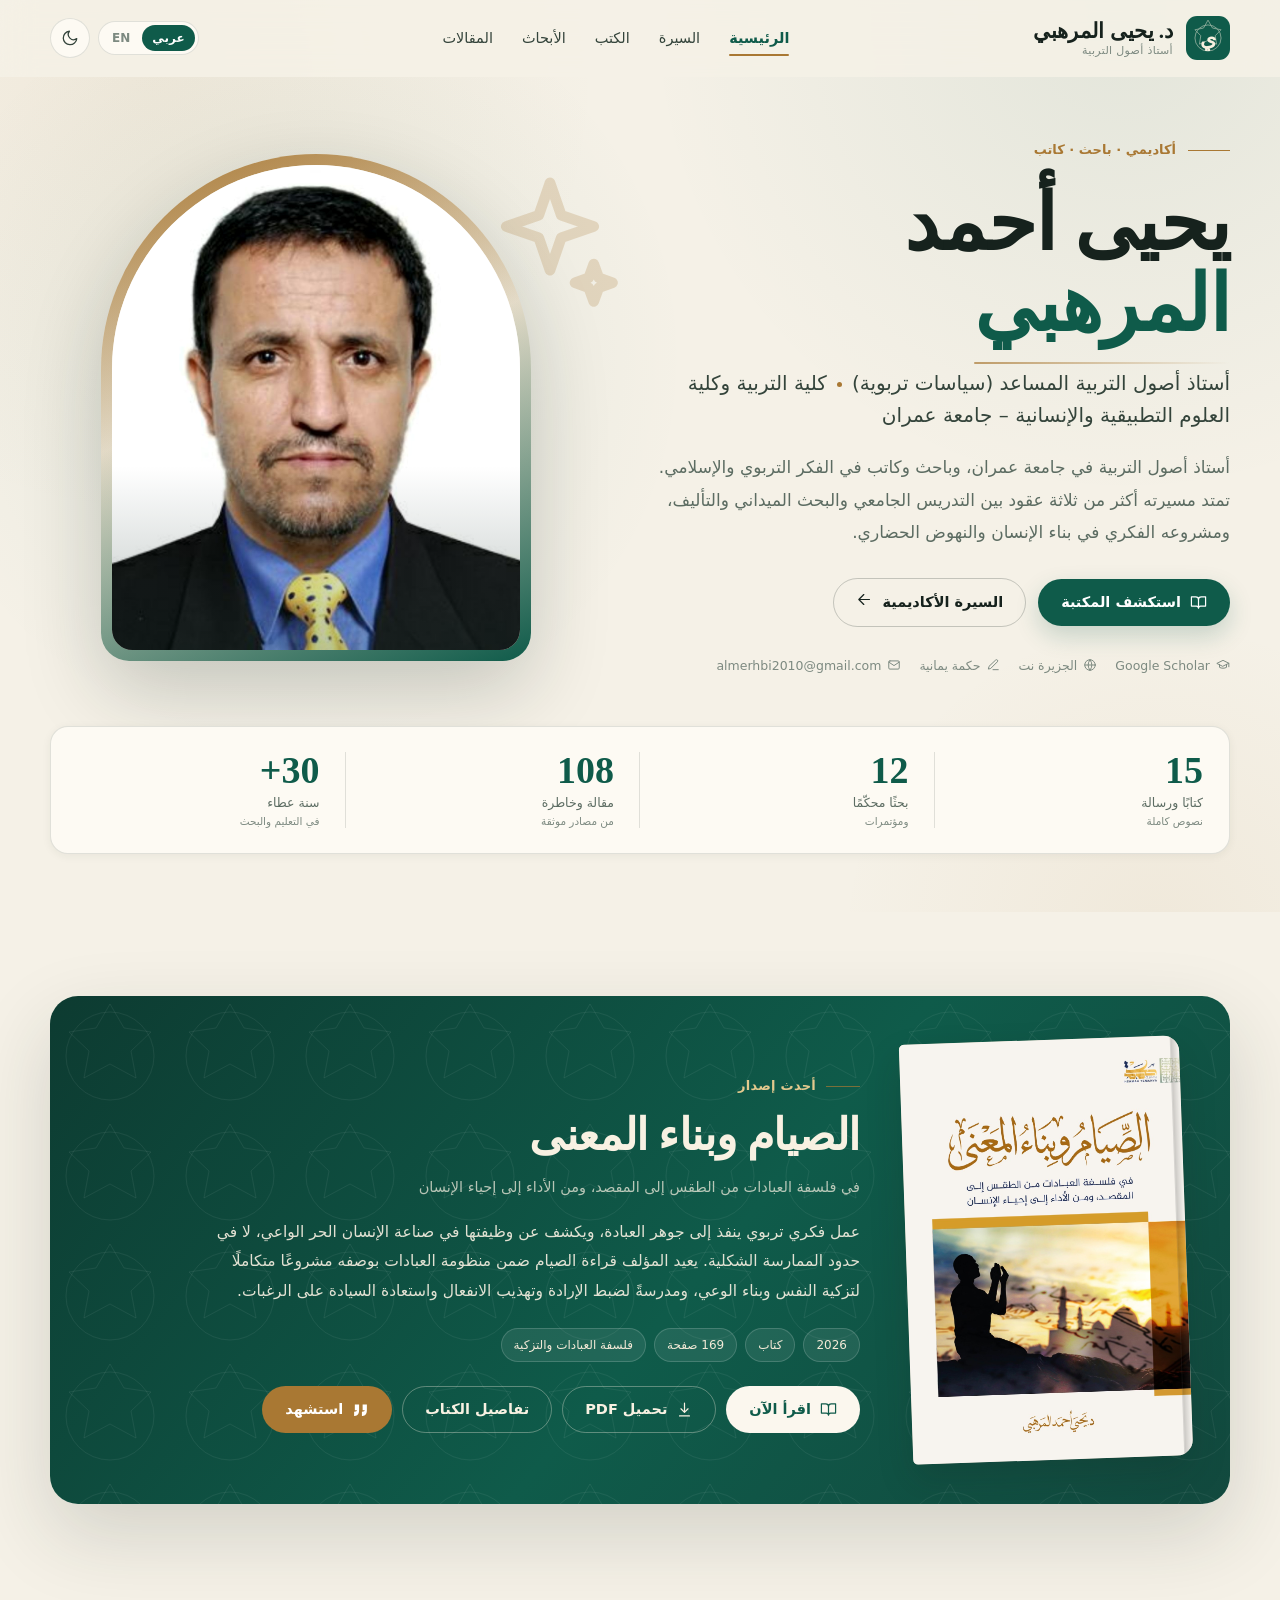
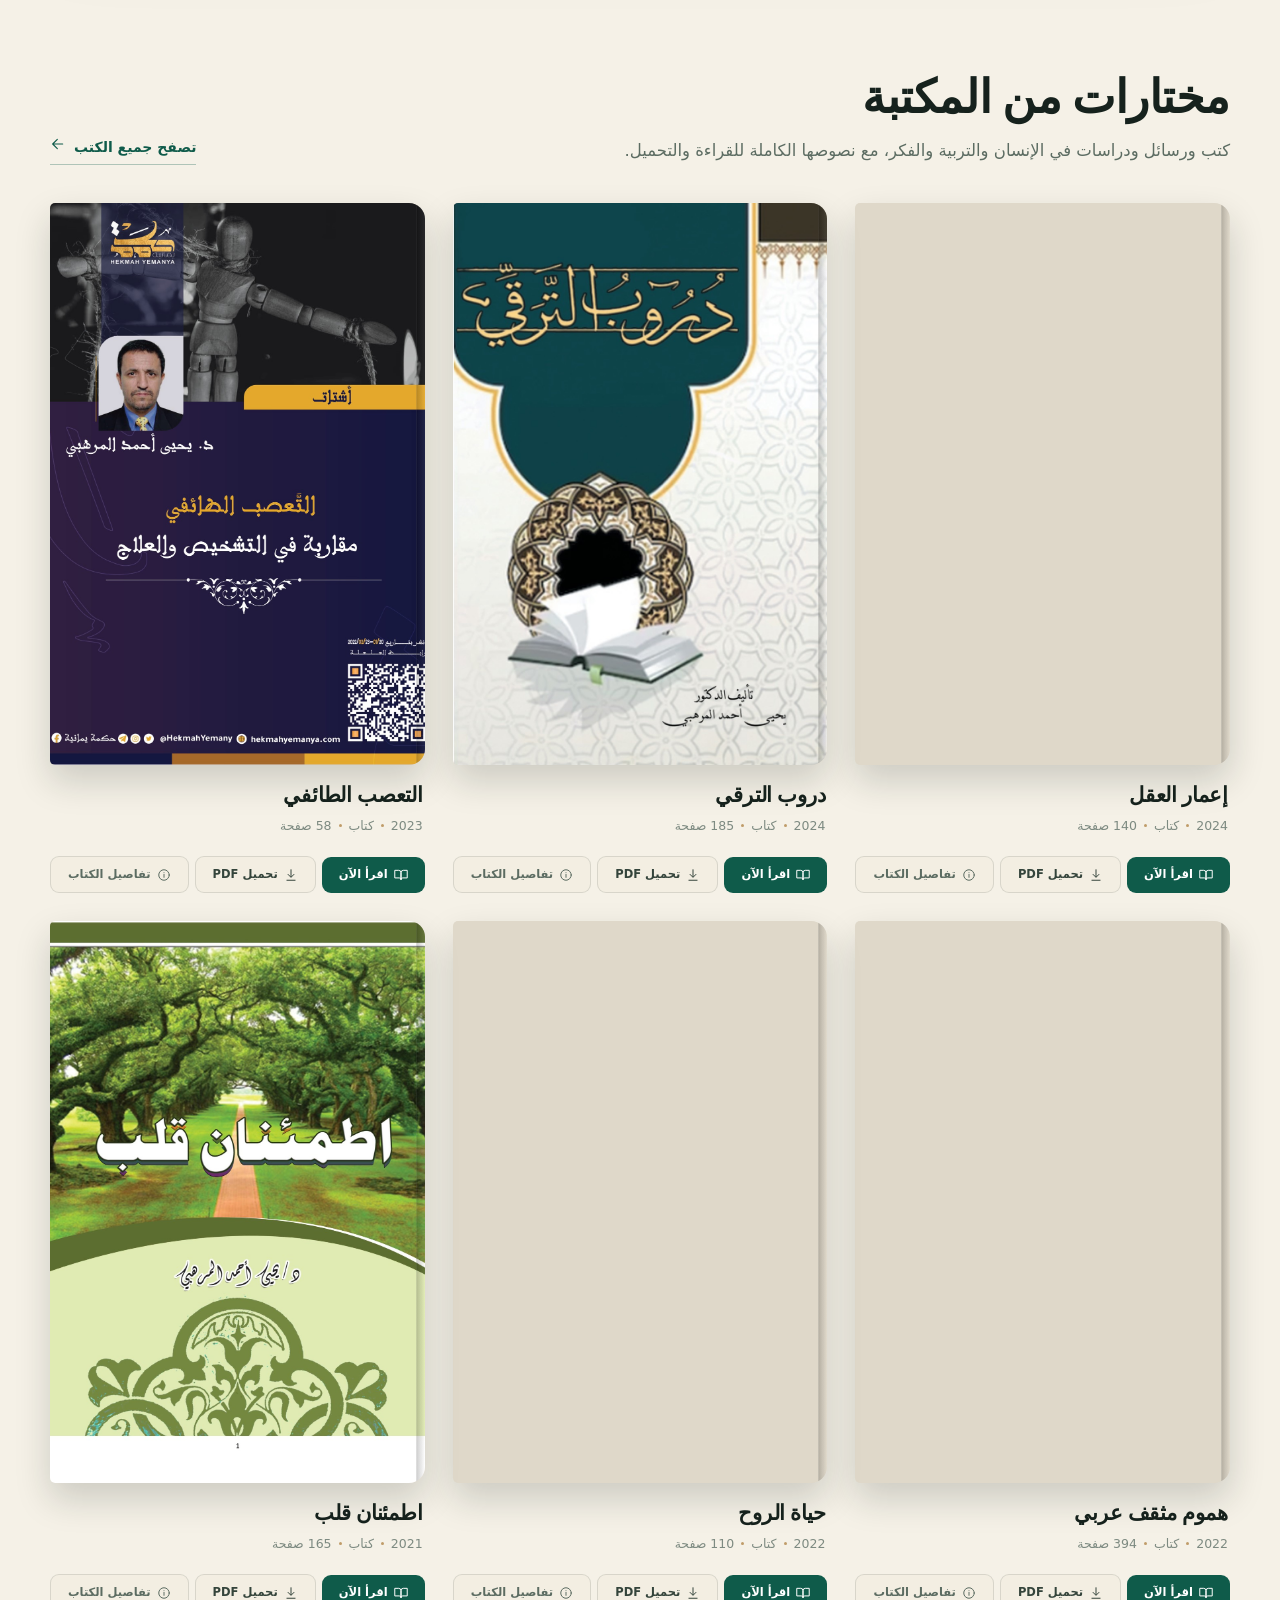
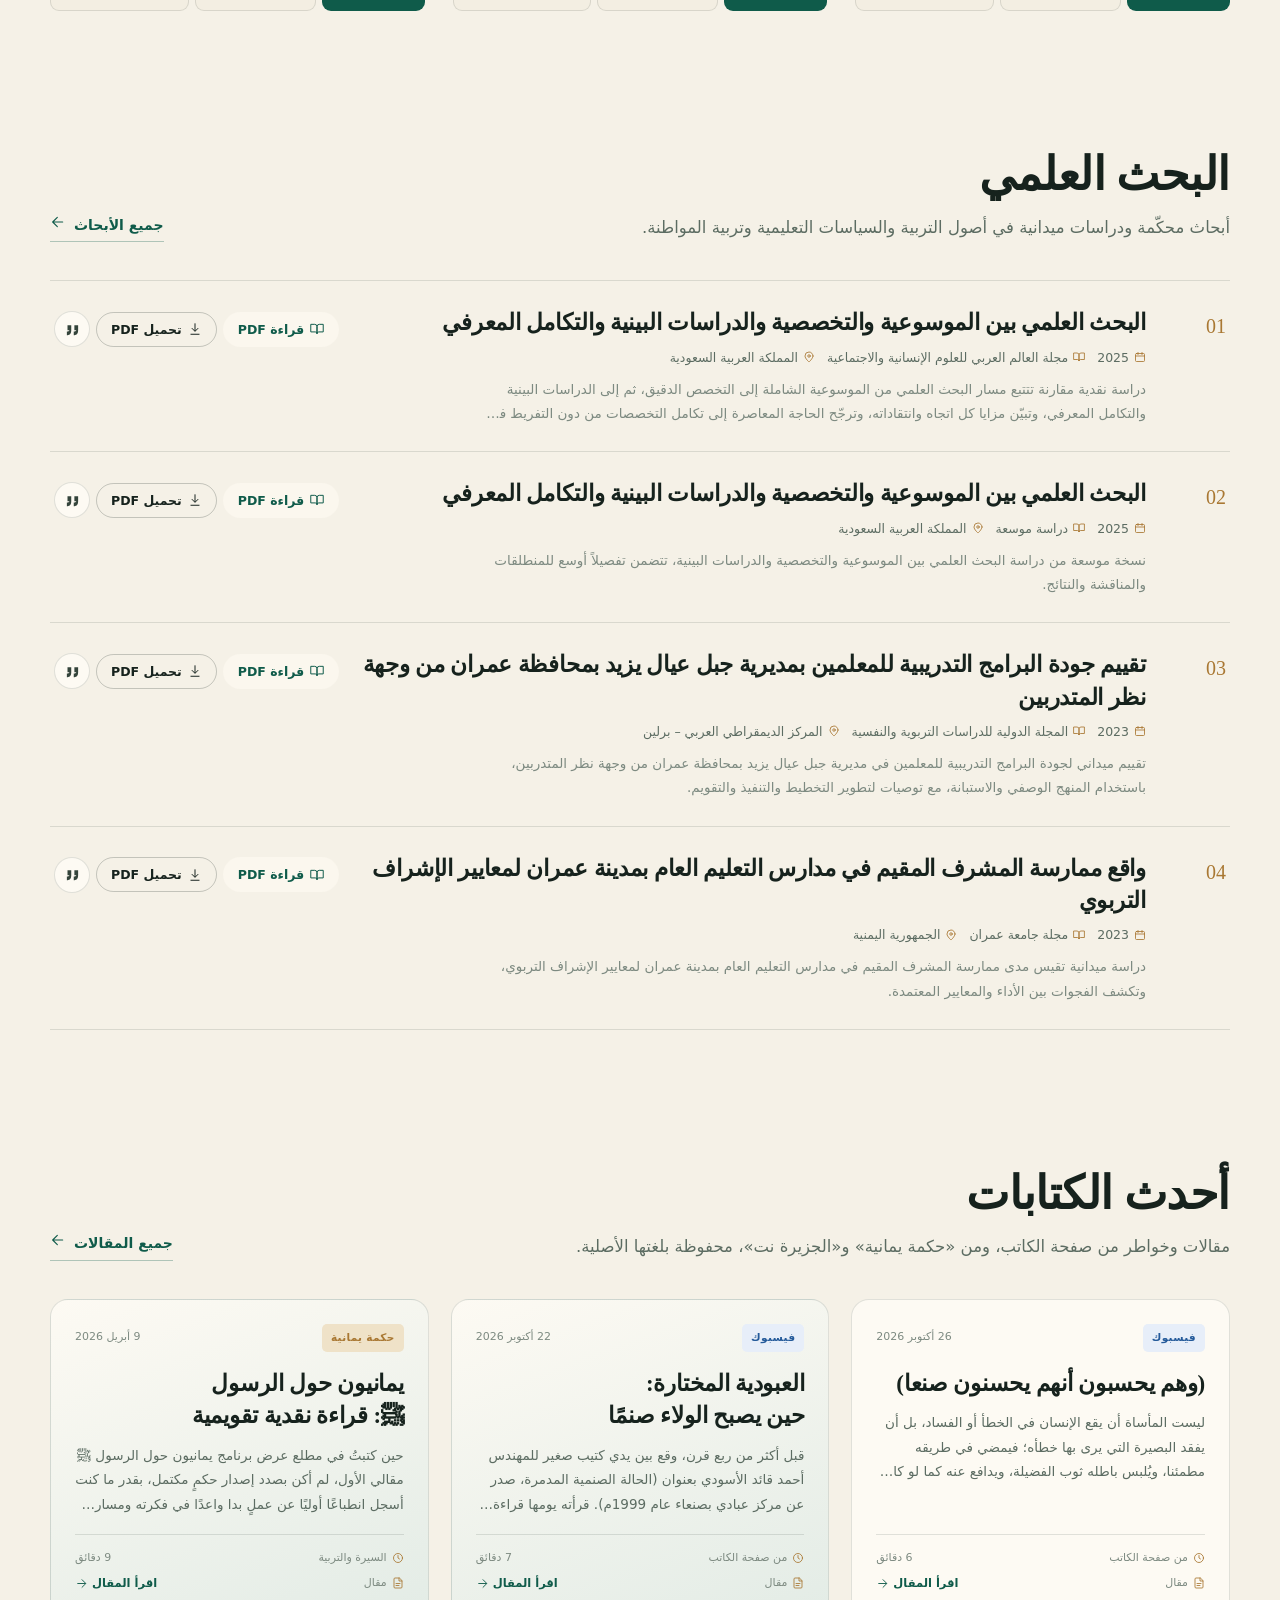
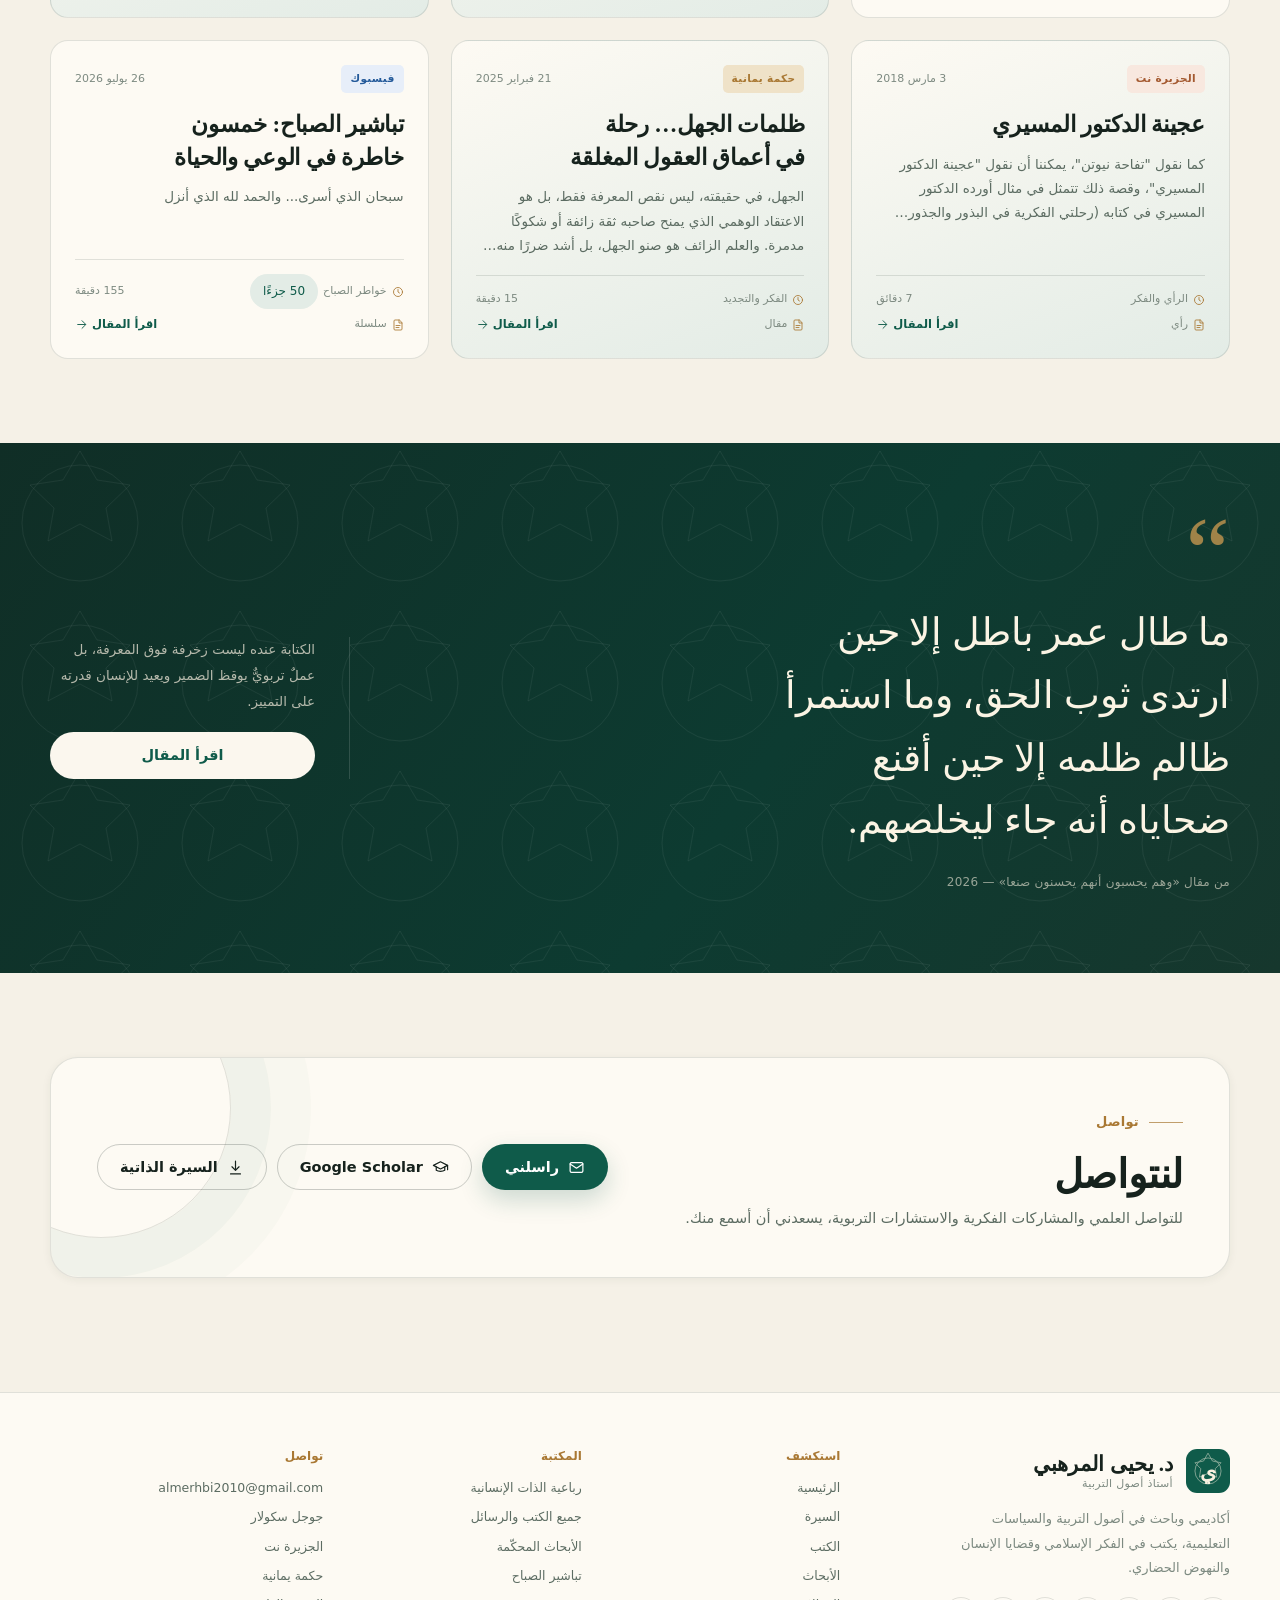
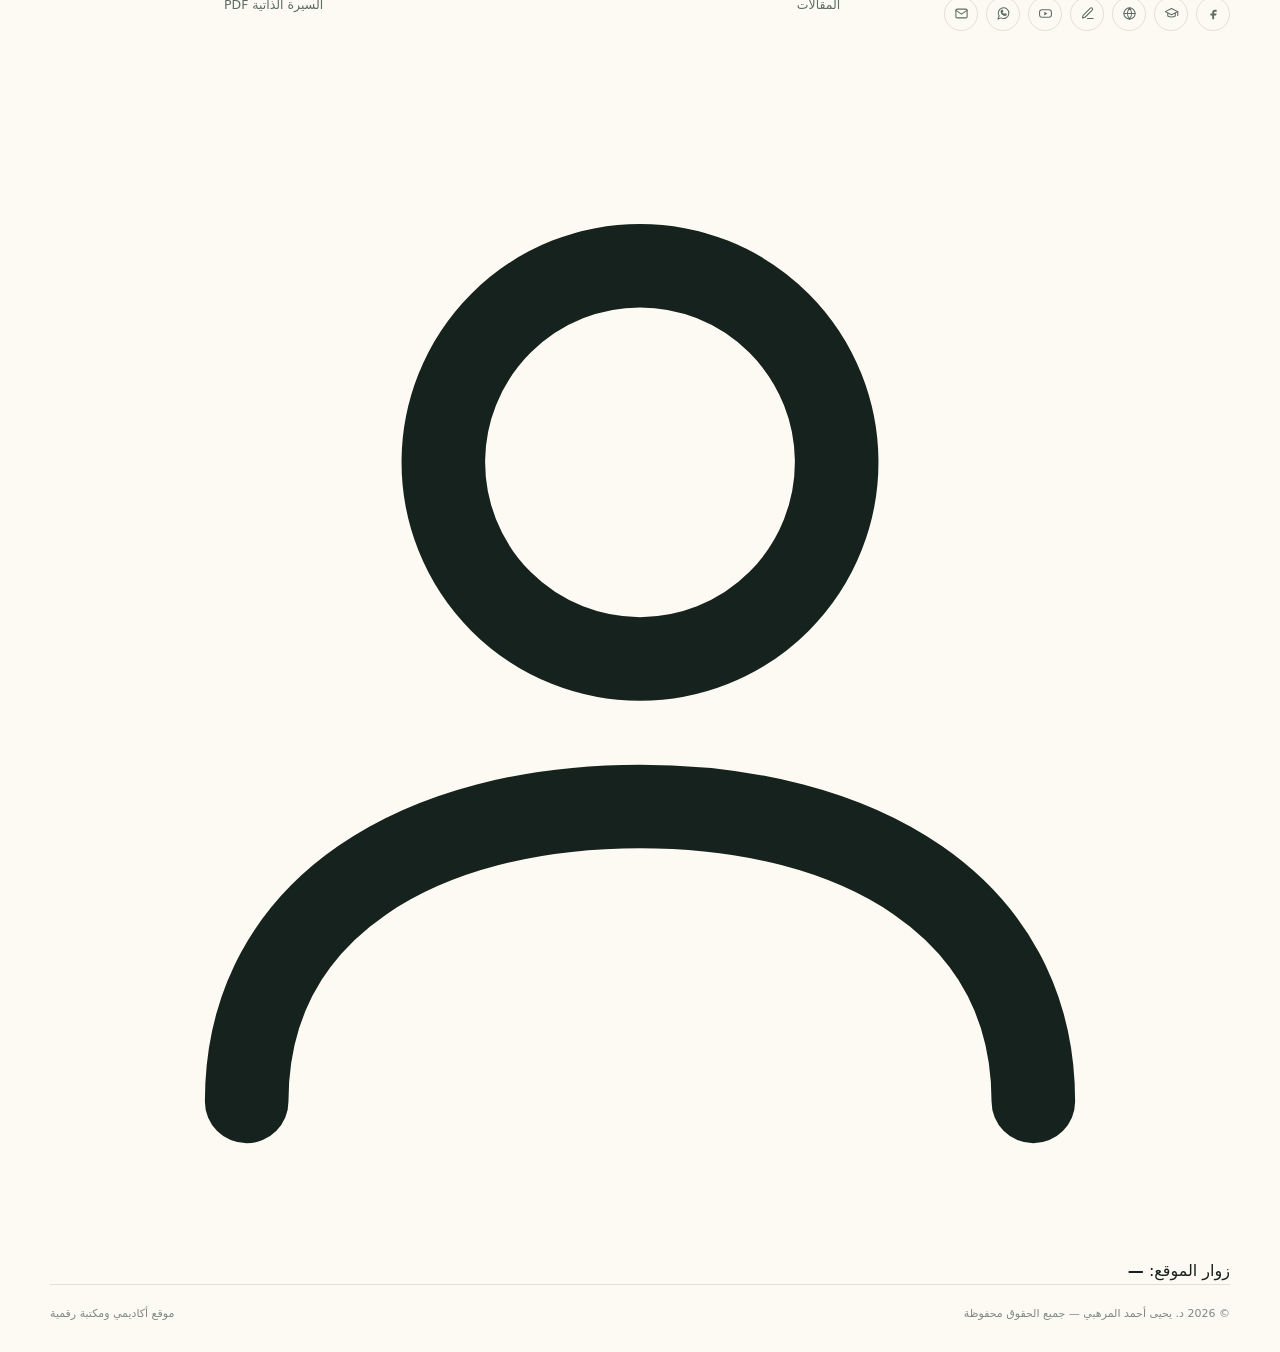
==== commit cd79767e: "تح�+يث السيرة الذاتية لعام 2026 بصيغة PDF وإلغاء زر التح؅يل DOCX" ====
--- a/index.html
+++ b/index.html
@@ -1,4 +1,4 @@
-<!DOCTYPE html>
+﻿<!DOCTYPE html>
 <html lang="ar" dir="rtl" data-theme="light">
 <head>
 <meta charset="utf-8">
@@ -27,7 +27,7 @@
 <link rel="preconnect" href="https://fonts.googleapis.com">
 <link rel="preconnect" href="https://fonts.gstatic.com" crossorigin>
 <link href="https://fonts.googleapis.com/css2?family=Amiri:ital,wght@0,400;0,700;1,400&family=Cormorant+Garamond:wght@500;600;700&family=IBM+Plex+Sans+Arabic:wght@300;400;500;600;700&family=Inter:wght@300;400;500;600&display=swap" rel="stylesheet">
-<link rel="stylesheet" href="assets/css/styles.css?v=20261031a">
+<link rel="stylesheet" href="assets/css/styles.css?v=20261101b">
 <script>
 (function () {
   var lang = 'ar', theme = 'light';
@@ -81,13 +81,14 @@
     <p dir="ltr">This site requires JavaScript to display the digital library. Contact <a href="mailto:almerhbi2010@gmail.com">almerhbi2010@gmail.com</a> or visit <a href="https://scholar.google.com/citations?user=lEXrmq4AAAAJ">Google Scholar</a>.</p>
   </div>
 </noscript>
-<script src="assets/data/core.js?v=20261031a" defer></script>
-<script src="assets/data/article-index.js?v=20261031a" defer></script>
-<script src="assets/data/article-content.js?v=20261031a" defer></script>
-<script src="assets/data/article-parts.js?v=20261031a" defer></script>
+<script src="assets/data/core.js?v=20261101b" defer></script>
+<script src="assets/data/article-index.js?v=20261101b" defer></script>
+<script src="assets/data/article-content.js?v=20261101b" defer></script>
+<script src="assets/data/article-parts.js?v=20261101b" defer></script>
 <script src="assets/js/vendor/pdf.min.js" defer></script>
-<script src="assets/js/app.js?v=20261031a" defer></script>
-<script src="assets/js/pages.js?v=20261031a" defer></script>
-<script src="assets/js/site.js?v=20261031a" defer></script>
+<script src="assets/js/counter.js?v=20261101b" defer></script>
+<script src="assets/js/app.js?v=20261101b" defer></script>
+<script src="assets/js/pages.js?v=20261101b" defer></script>
+<script src="assets/js/site.js?v=20261101b" defer></script>
 </body>
 </html>
--- a/assets/css/styles.css
+++ b/assets/css/styles.css
@@ -615,6 +615,7 @@
   border-radius:4px;
   background:#fff;
   max-width:100%;
+  direction:ltr !important;
   transition:filter .25s,box-shadow .25s;
 }
 .pdf-continuous-page{margin-bottom:16px;display:flex;justify-content:center}
@@ -833,6 +834,7 @@
   height:auto;
   border-radius:2px;
   box-shadow:0 2px 8px rgba(0,0,0,.06);
+  direction:ltr !important;
 }
 .flip-page-number{
   font-size:11px;
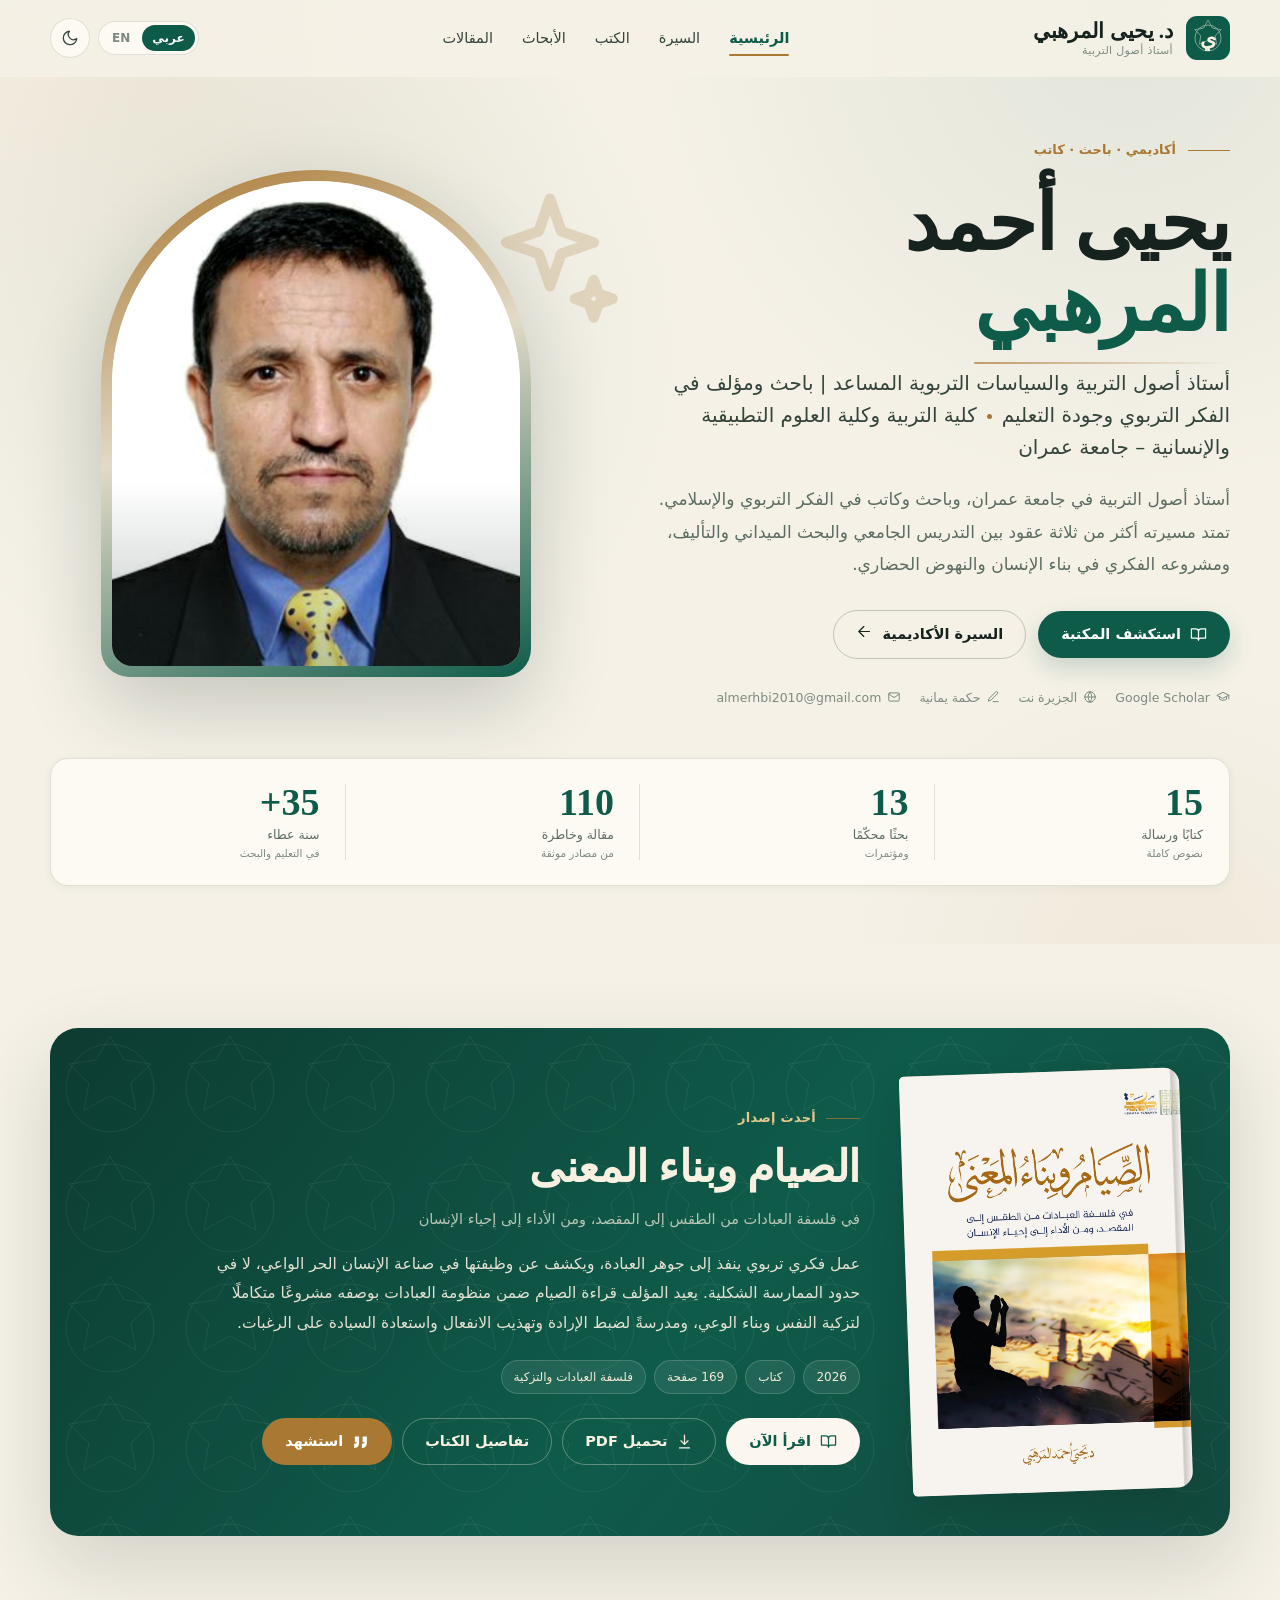
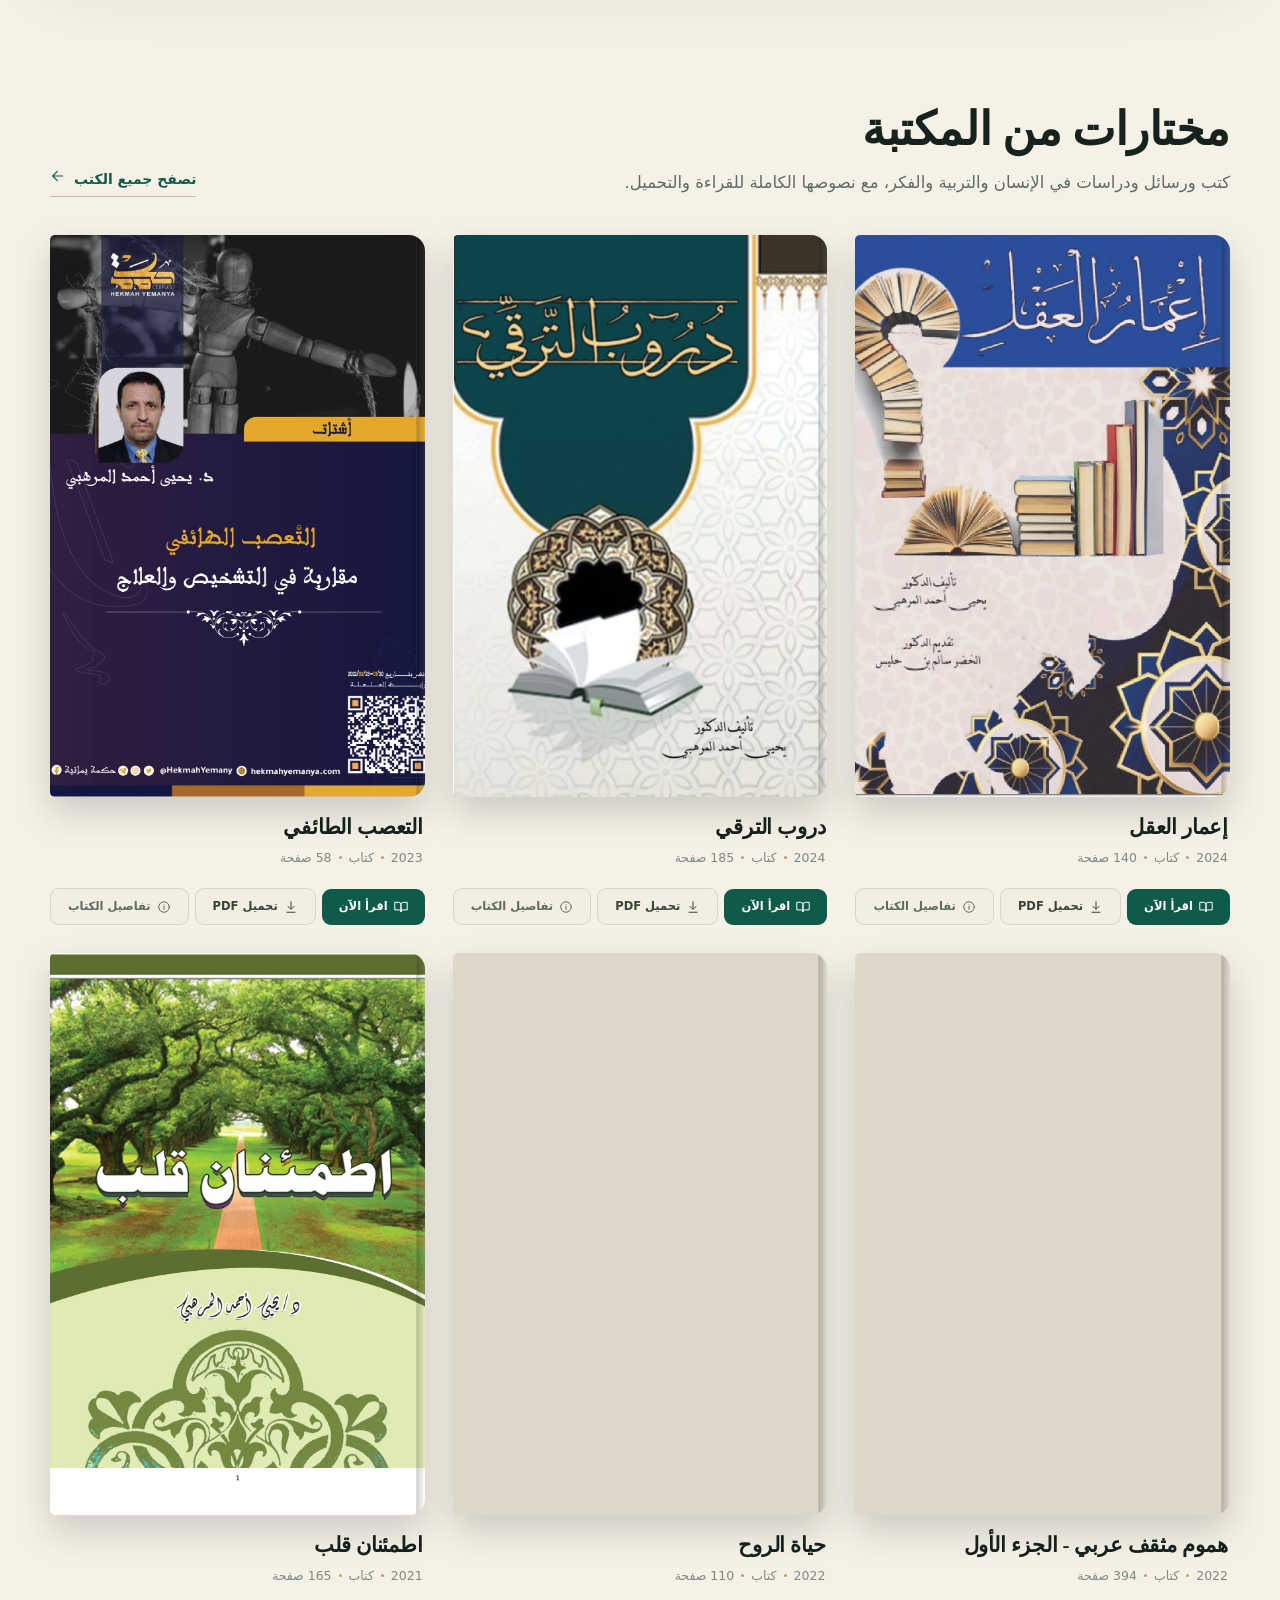
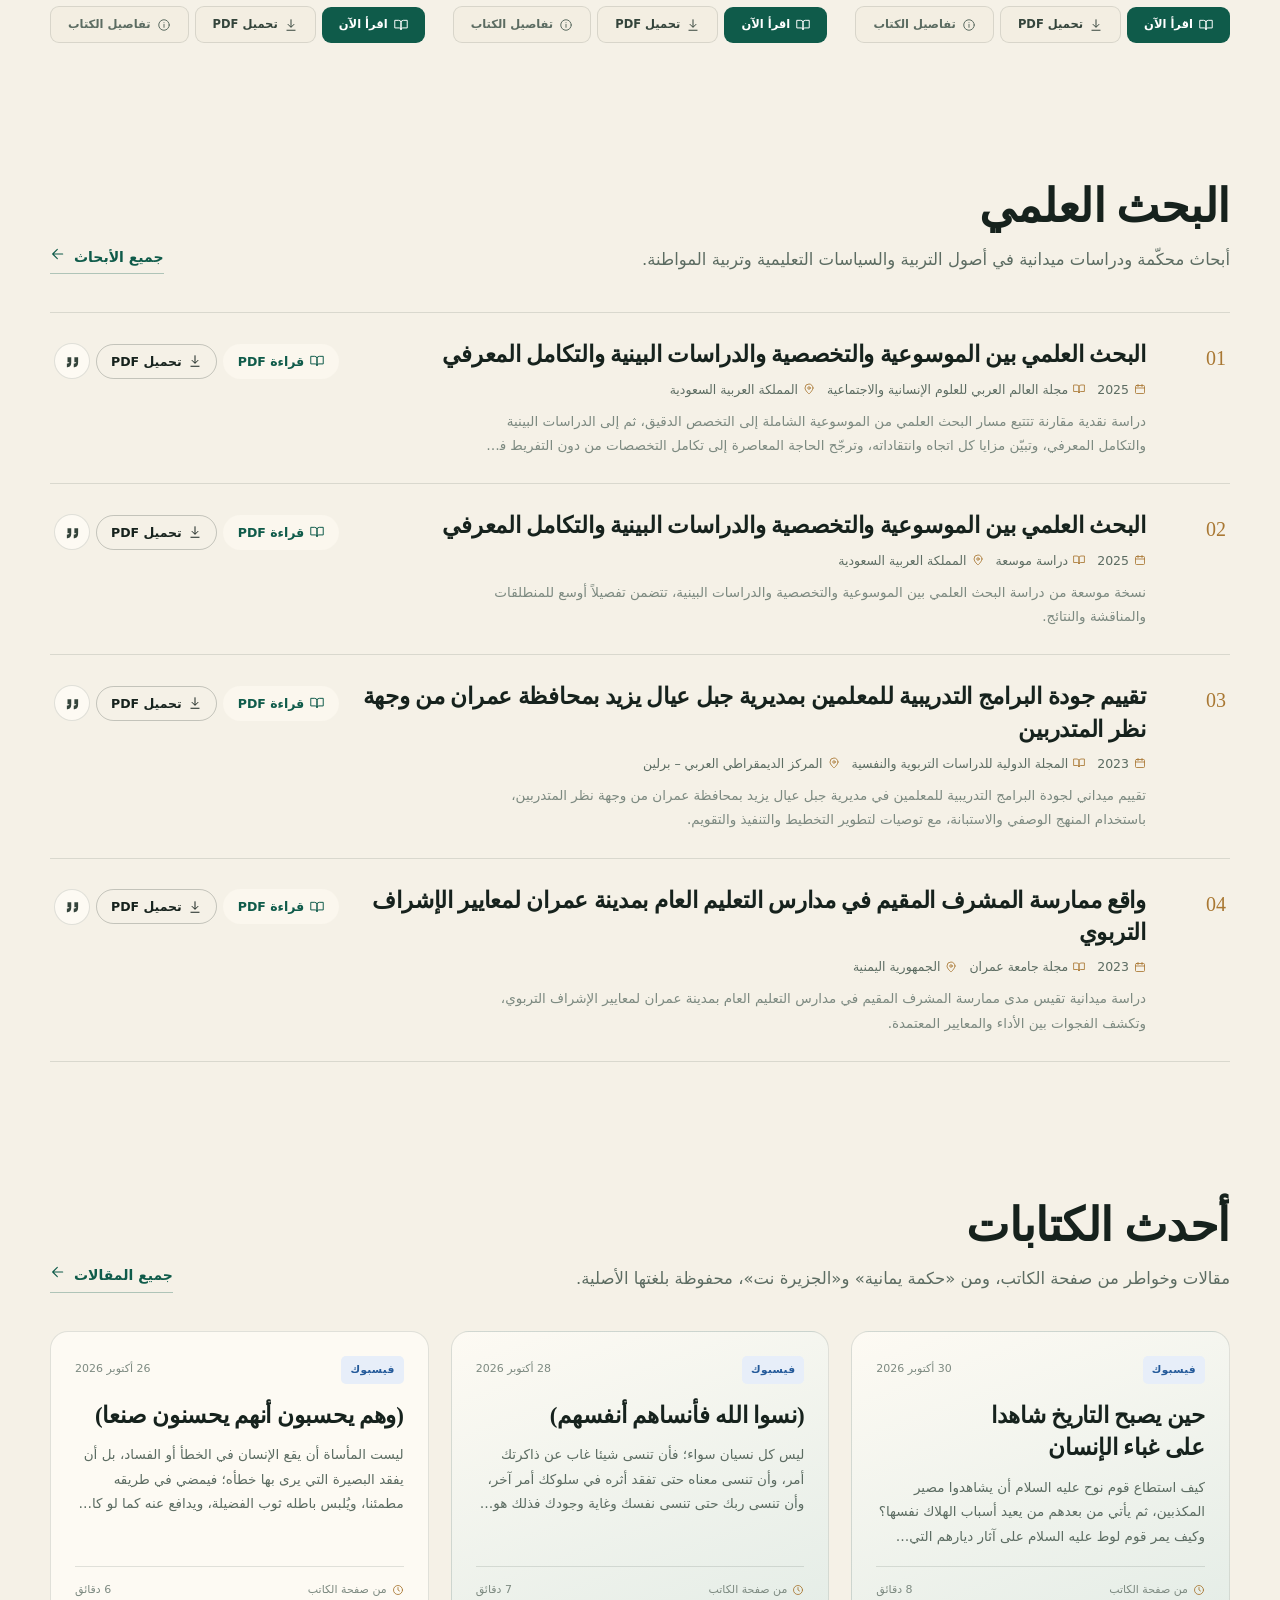
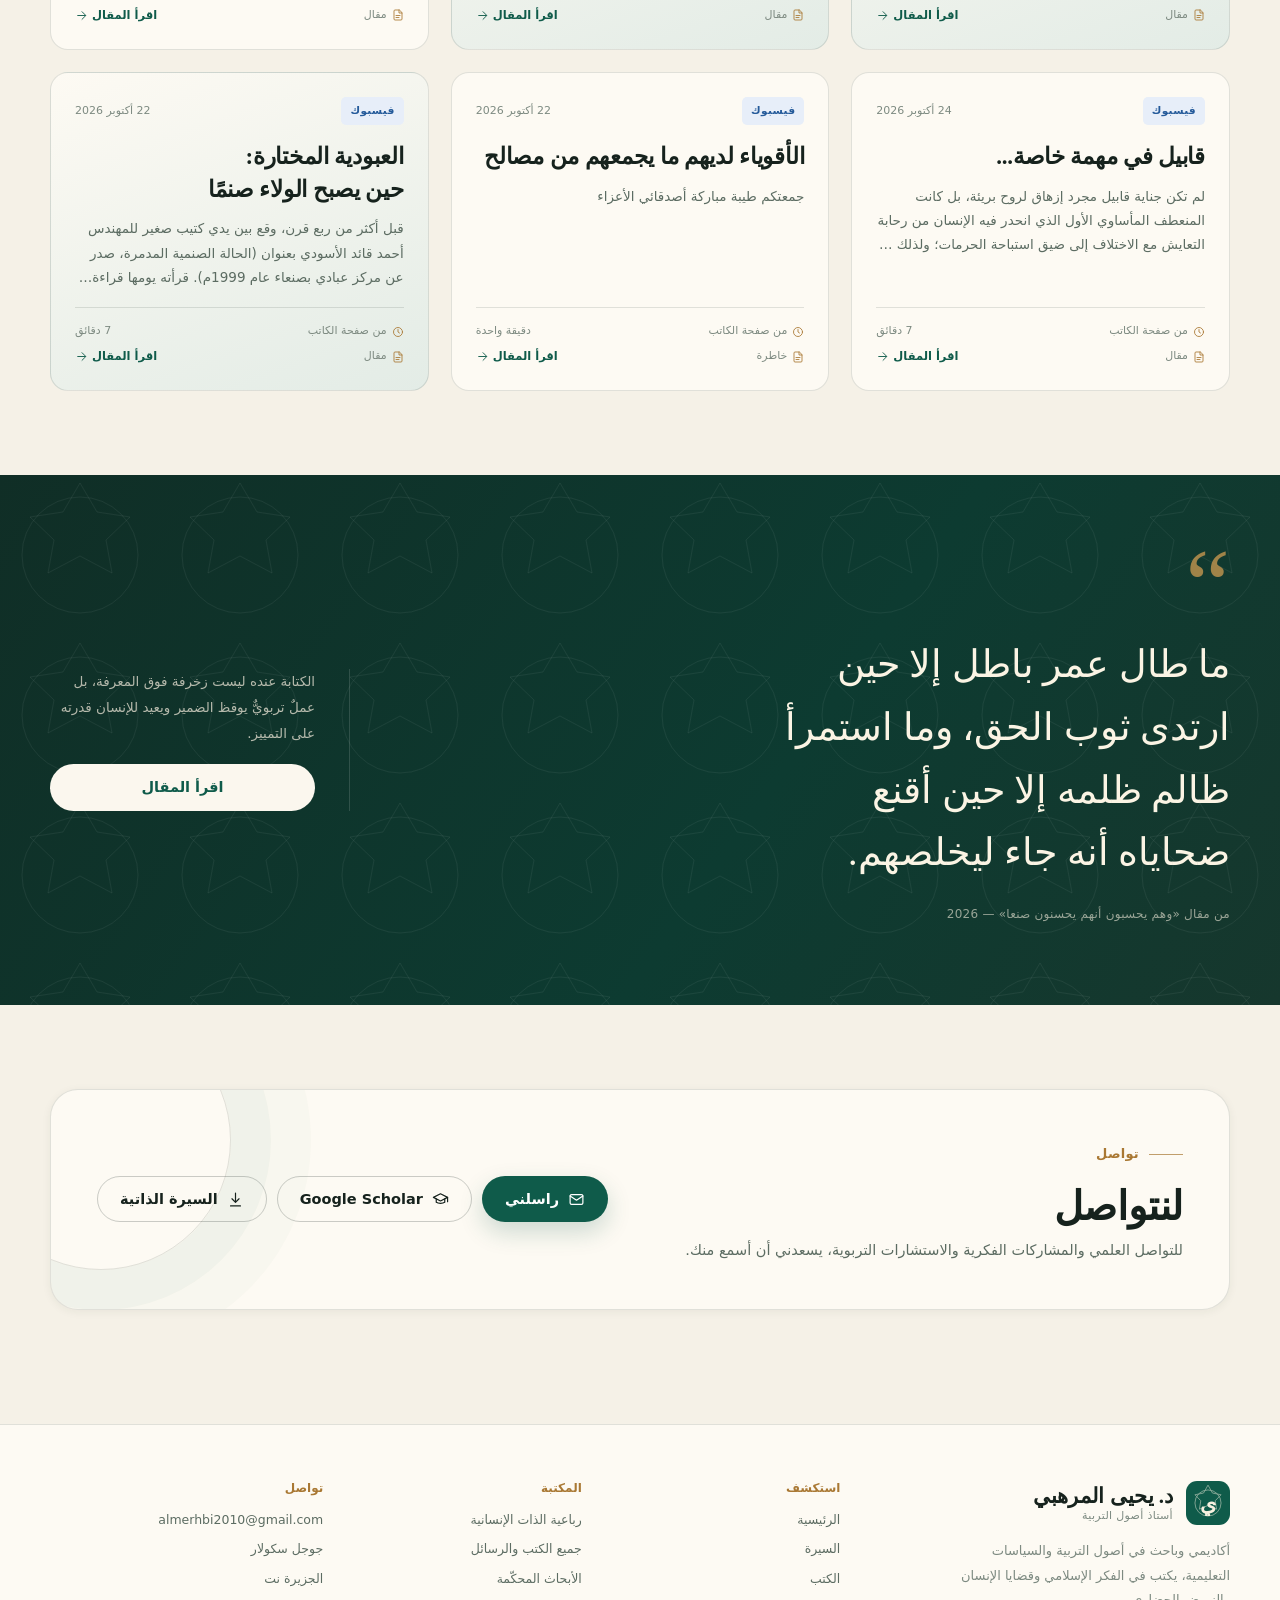
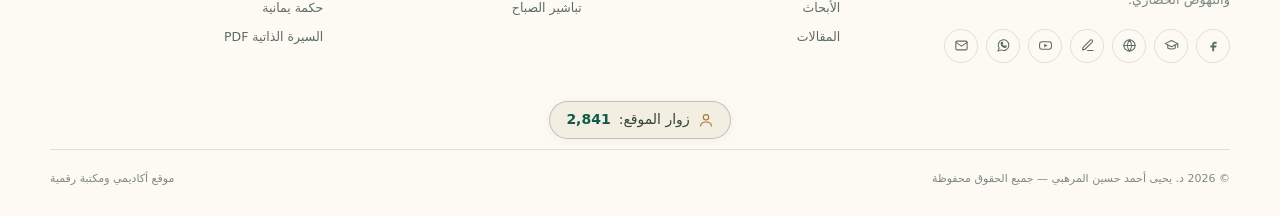
==== commit a3a27f8b: "Fix recent articles dynamic display on home page and bump cache version to 20261103_v5" ====
--- a/index.html
+++ b/index.html
@@ -27,7 +27,7 @@
 <link rel="preconnect" href="https://fonts.googleapis.com">
 <link rel="preconnect" href="https://fonts.gstatic.com" crossorigin>
 <link href="https://fonts.googleapis.com/css2?family=Amiri:ital,wght@0,400;0,700;1,400&family=Cormorant+Garamond:wght@500;600;700&family=IBM+Plex+Sans+Arabic:wght@300;400;500;600;700&family=Inter:wght@300;400;500;600&display=swap" rel="stylesheet">
-<link rel="stylesheet" href="assets/css/styles.css?v=20261101b">
+<link rel="stylesheet" href="assets/css/styles.css?v=20261103_v5">
 <script>
 (function () {
   var lang = 'ar', theme = 'light';
@@ -81,14 +81,14 @@
     <p dir="ltr">This site requires JavaScript to display the digital library. Contact <a href="mailto:almerhbi2010@gmail.com">almerhbi2010@gmail.com</a> or visit <a href="https://scholar.google.com/citations?user=lEXrmq4AAAAJ">Google Scholar</a>.</p>
   </div>
 </noscript>
-<script src="assets/data/core.js?v=20261101b" defer></script>
-<script src="assets/data/article-index.js?v=20261101b" defer></script>
-<script src="assets/data/article-content.js?v=20261101b" defer></script>
-<script src="assets/data/article-parts.js?v=20261101b" defer></script>
+<script src="assets/data/core.js?v=20261103_v5" defer></script>
+<script src="assets/data/article-index.js?v=20261103_v5" defer></script>
+<script src="assets/data/article-content.js?v=20261103_v5" defer></script>
+<script src="assets/data/article-parts.js?v=20261103_v5" defer></script>
 <script src="assets/js/vendor/pdf.min.js" defer></script>
-<script src="assets/js/counter.js?v=20261101b" defer></script>
-<script src="assets/js/app.js?v=20261101b" defer></script>
-<script src="assets/js/pages.js?v=20261101b" defer></script>
-<script src="assets/js/site.js?v=20261101b" defer></script>
+<script src="assets/js/counter.js?v=20261103_v5" defer></script>
+<script src="assets/js/app.js?v=20261103_v5" defer></script>
+<script src="assets/js/pages.js?v=20261103_v5" defer></script>
+<script src="assets/js/site.js?v=20261103_v5" defer></script>
 </body>
 </html>
--- a/assets/css/styles.css
+++ b/assets/css/styles.css
@@ -1308,3 +1308,77 @@
   .article-body{font-size:12pt;line-height:1.8;text-align:justify}
   a{text-decoration:none;color:#111}
 }
+
+/* ============================================================
+   Analytics & Live Counters Styling
+   ============================================================ */
+.footer-counter {
+  margin: 18px 0 10px;
+  display: flex;
+  justify-content: center;
+  align-items: center;
+}
+.counter-pill {
+  display: inline-flex;
+  align-items: center;
+  gap: 8px;
+  padding: 6px 16px;
+  background: var(--surface-2);
+  border: 1px solid var(--line-strong);
+  border-radius: 999px;
+  font-size: 14px;
+  color: var(--ink-2);
+  font-weight: 500;
+  box-shadow: var(--shadow-sm);
+  transition: all 0.2s ease;
+}
+.counter-pill svg {
+  width: 16px;
+  height: 16px;
+  color: var(--brass);
+}
+.counter-pill strong {
+  color: var(--green);
+  font-weight: 700;
+  font-variant-numeric: tabular-nums;
+}
+.chip--counter {
+  display: inline-flex;
+  align-items: center;
+  gap: 6px;
+  background: var(--green-soft);
+  color: var(--green-2);
+  border-color: rgba(15, 91, 74, 0.2);
+  font-weight: 600;
+}
+.chip--counter svg {
+  width: 14px;
+  height: 14px;
+}
+.chip--counter strong {
+  color: var(--green);
+  font-weight: 700;
+}
+.forthcoming-grid, .references-grid {
+  display: grid;
+  grid-template-columns: repeat(auto-fill, minmax(320px, 1fr));
+  gap: 20px;
+  margin-top: 20px;
+}
+.ref-contact {
+  display: flex;
+  flex-direction: column;
+  gap: 6px;
+  margin-top: 10px;
+  font-size: 13.5px;
+}
+.ref-contact span {
+  display: flex;
+  align-items: center;
+  gap: 8px;
+}
+.ref-contact svg {
+  width: 15px;
+  height: 15px;
+  color: var(--brass);
+}
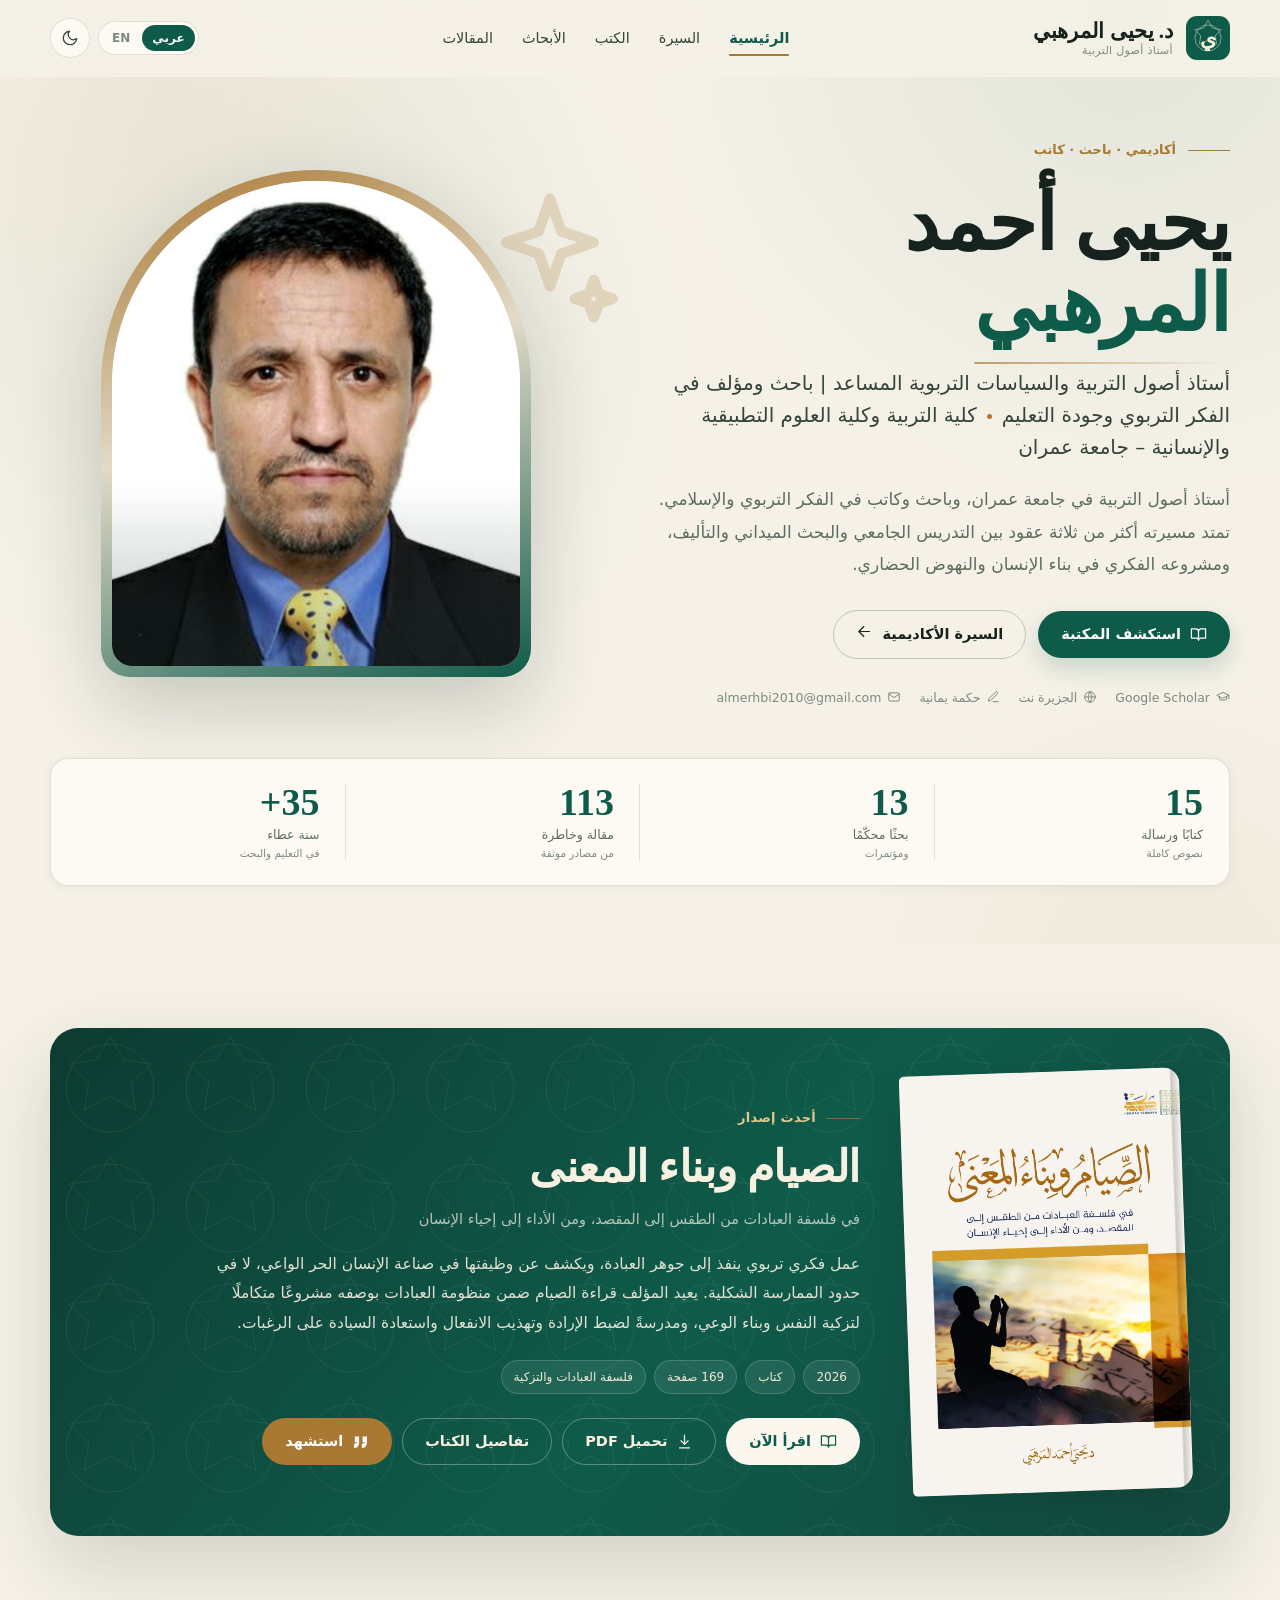
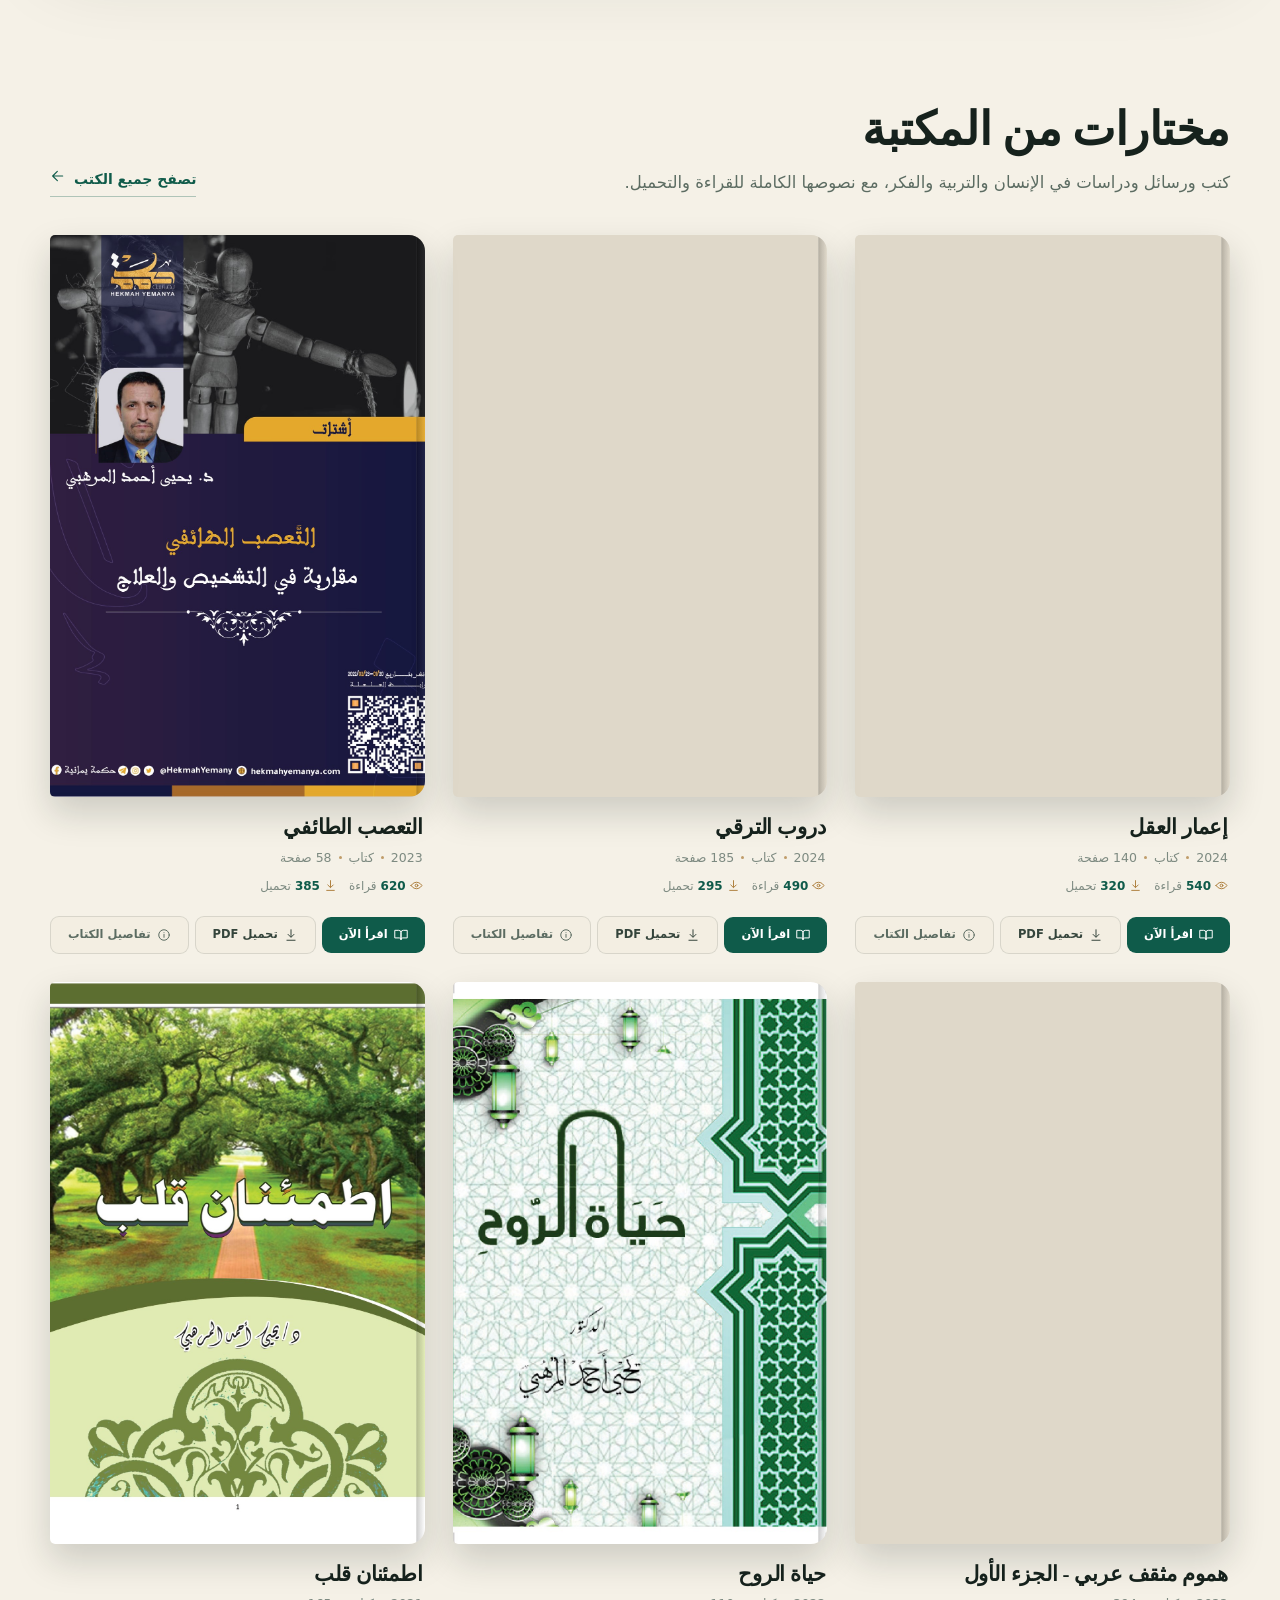
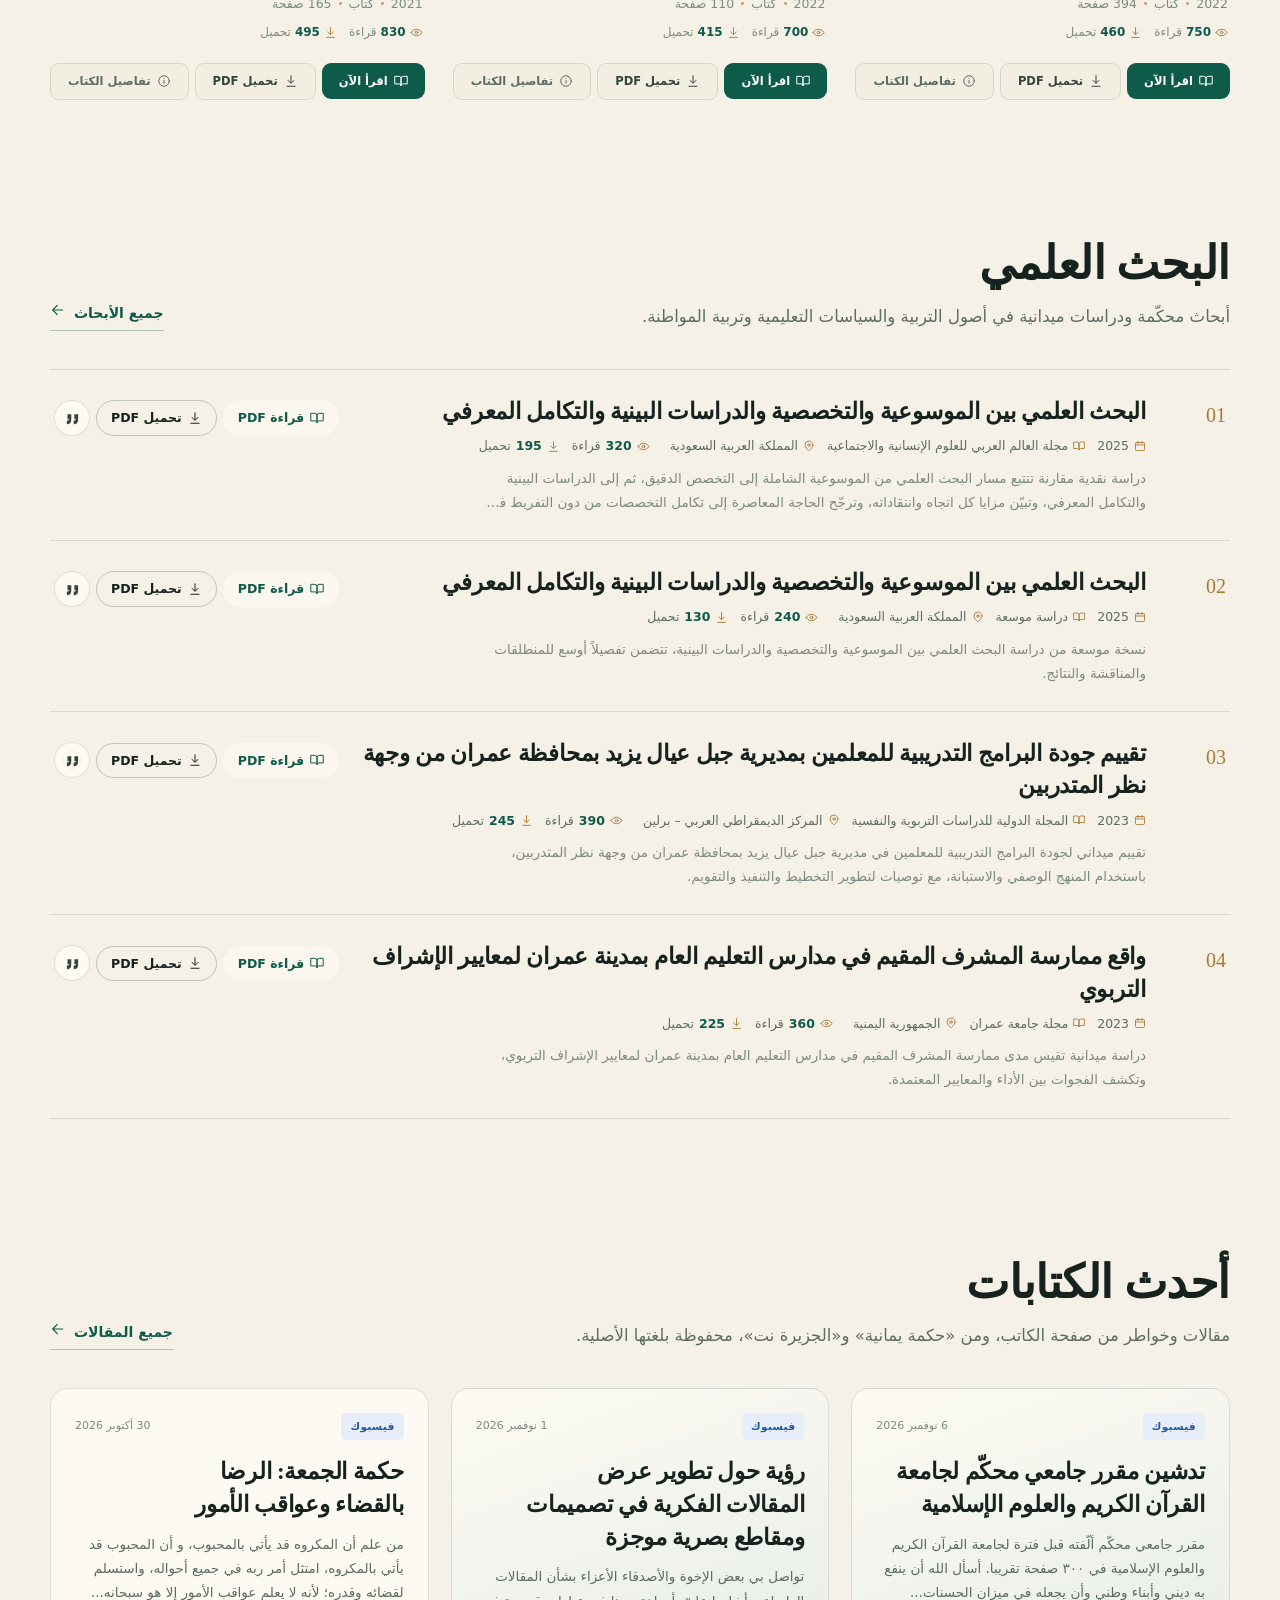
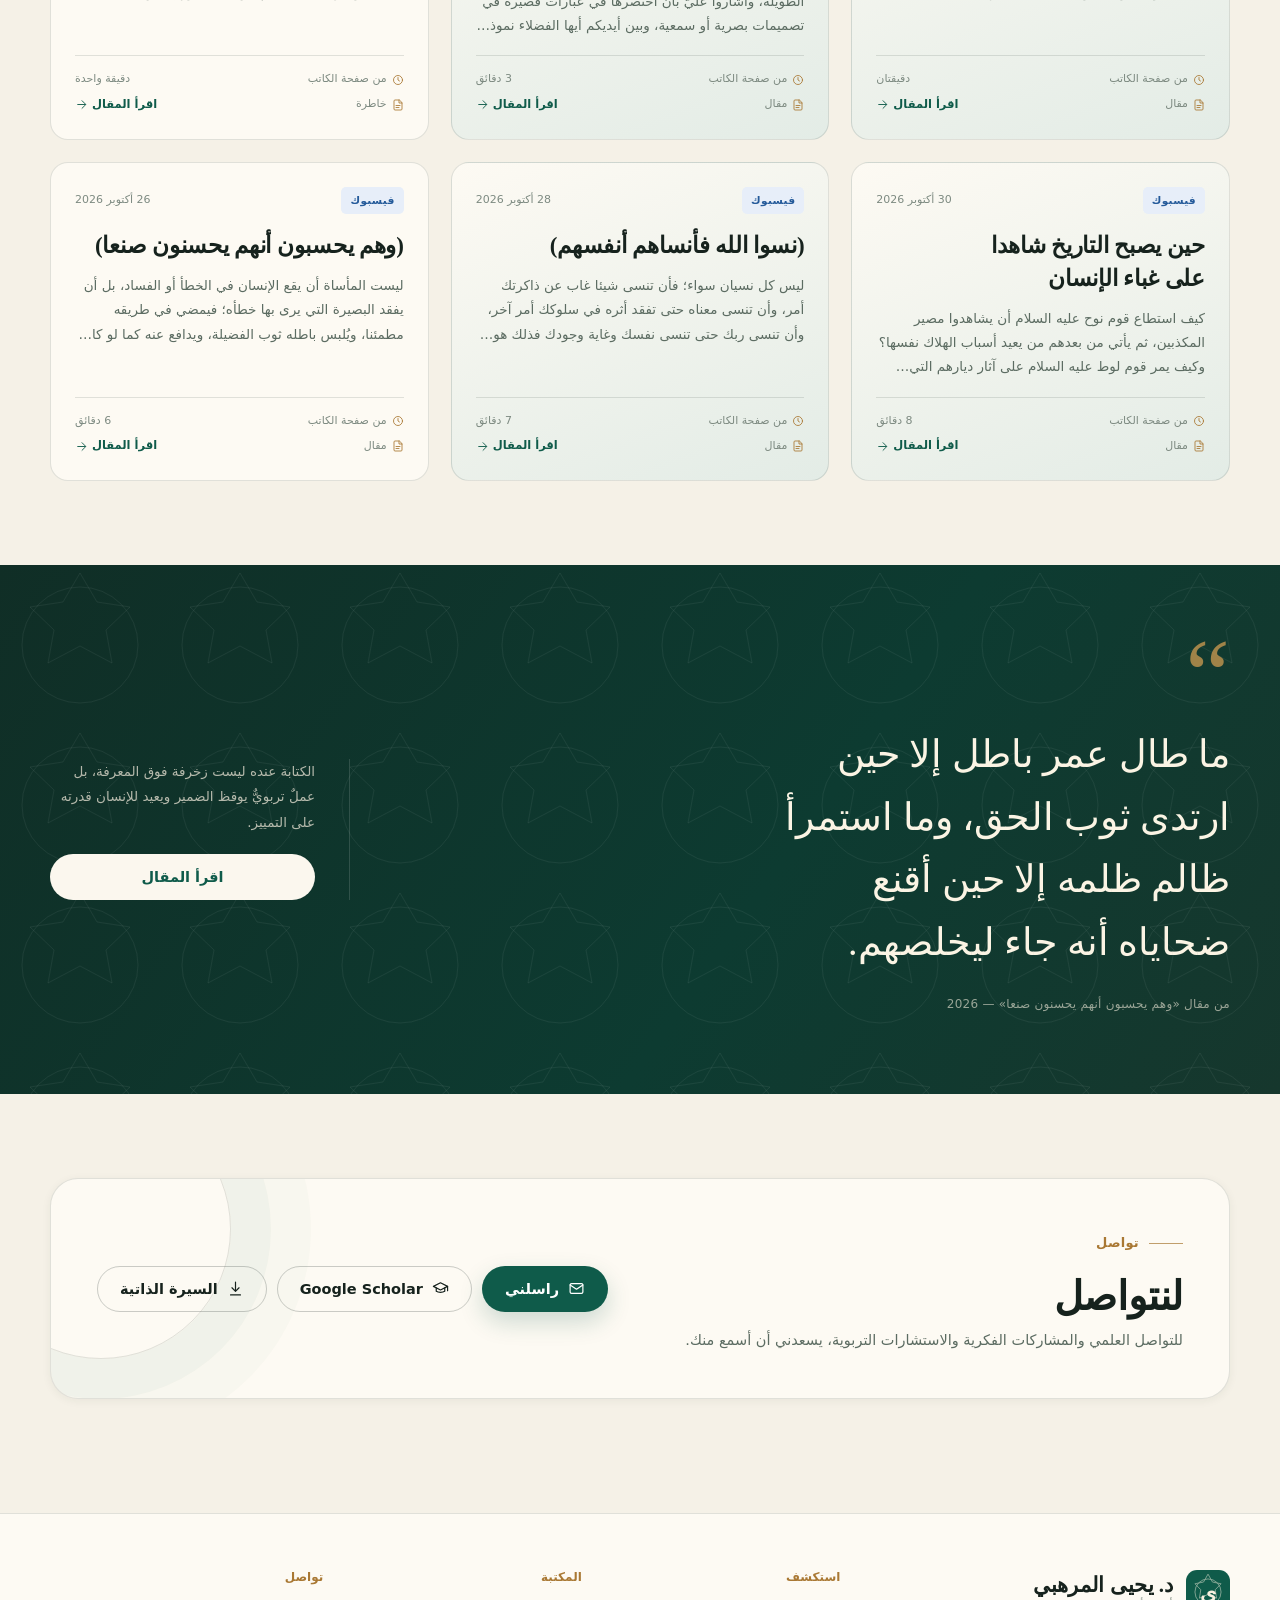
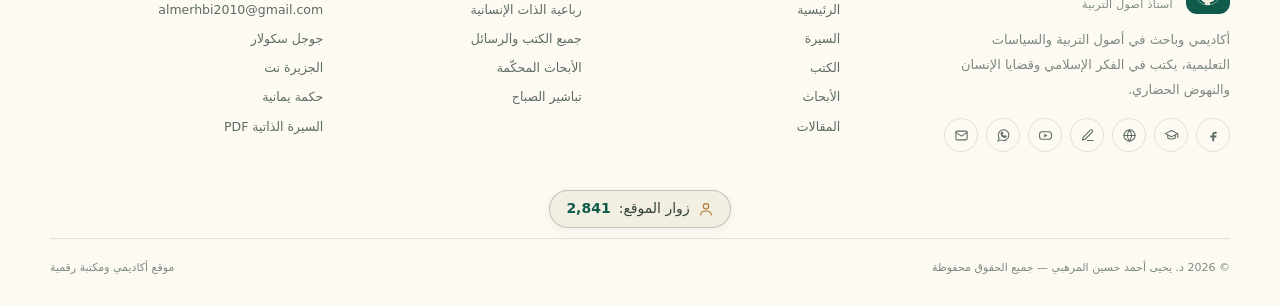
==== commit 80c8cfc3: "تحديث القارئ المدمج لكافة الصفحات وتفعيل عداد الزوار والقراءات والتحميلات وإدراج أحدث مقالات الفيسبو" ====
--- a/index.html
+++ b/index.html
@@ -1,4 +1,4 @@
-﻿<!DOCTYPE html>
+<!DOCTYPE html>
 <html lang="ar" dir="rtl" data-theme="light">
 <head>
 <meta charset="utf-8">
@@ -27,7 +27,7 @@
 <link rel="preconnect" href="https://fonts.googleapis.com">
 <link rel="preconnect" href="https://fonts.gstatic.com" crossorigin>
 <link href="https://fonts.googleapis.com/css2?family=Amiri:ital,wght@0,400;0,700;1,400&family=Cormorant+Garamond:wght@500;600;700&family=IBM+Plex+Sans+Arabic:wght@300;400;500;600;700&family=Inter:wght@300;400;500;600&display=swap" rel="stylesheet">
-<link rel="stylesheet" href="assets/css/styles.css?v=20261103_v5">
+<link rel="stylesheet" href="assets/css/styles.css?v=20261106_v1">
 <script>
 (function () {
   var lang = 'ar', theme = 'light';
@@ -81,14 +81,14 @@
     <p dir="ltr">This site requires JavaScript to display the digital library. Contact <a href="mailto:almerhbi2010@gmail.com">almerhbi2010@gmail.com</a> or visit <a href="https://scholar.google.com/citations?user=lEXrmq4AAAAJ">Google Scholar</a>.</p>
   </div>
 </noscript>
-<script src="assets/data/core.js?v=20261103_v5" defer></script>
-<script src="assets/data/article-index.js?v=20261103_v5" defer></script>
-<script src="assets/data/article-content.js?v=20261103_v5" defer></script>
-<script src="assets/data/article-parts.js?v=20261103_v5" defer></script>
+<script src="assets/data/core.js?v=20261106_v1" defer></script>
+<script src="assets/data/article-index.js?v=20261106_v1" defer></script>
+<script src="assets/data/article-content.js?v=20261106_v1" defer></script>
+<script src="assets/data/article-parts.js?v=20261106_v1" defer></script>
 <script src="assets/js/vendor/pdf.min.js" defer></script>
-<script src="assets/js/counter.js?v=20261103_v5" defer></script>
-<script src="assets/js/app.js?v=20261103_v5" defer></script>
-<script src="assets/js/pages.js?v=20261103_v5" defer></script>
-<script src="assets/js/site.js?v=20261103_v5" defer></script>
+<script src="assets/js/counter.js?v=20261106_v1" defer></script>
+<script src="assets/js/app.js?v=20261106_v1" defer></script>
+<script src="assets/js/pages.js?v=20261106_v1" defer></script>
+<script src="assets/js/site.js?v=20261106_v1" defer></script>
 </body>
 </html>
--- a/assets/css/styles.css
+++ b/assets/css/styles.css
@@ -1309,6 +1309,7 @@
   a{text-decoration:none;color:#111}
 }
 
+
 /* ============================================================
    Analytics & Live Counters Styling
    ============================================================ */
@@ -1359,6 +1360,28 @@
   color: var(--green);
   font-weight: 700;
 }
+.card-counter-row {
+  display: flex;
+  align-items: center;
+  gap: 12px;
+  margin-top: 8px;
+  font-size: 12px;
+  color: var(--muted);
+}
+.card-counter-item {
+  display: inline-flex;
+  align-items: center;
+  gap: 4px;
+}
+.card-counter-item svg {
+  width: 13px;
+  height: 13px;
+  color: var(--brass);
+}
+.card-counter-item strong {
+  color: var(--green);
+  font-weight: 600;
+}
 .forthcoming-grid, .references-grid {
   display: grid;
   grid-template-columns: repeat(auto-fill, minmax(320px, 1fr));
@@ -1381,4 +1404,21 @@
   width: 15px;
   height: 15px;
   color: var(--brass);
-}+}
+.pdf-continuous-page {
+  position: relative;
+  margin-bottom: 24px;
+  display: flex;
+  flex-direction: column;
+  align-items: center;
+  justify-content: center;
+  min-height: 480px;
+  width: 100%;
+}
+.pdf-page-num-indicator {
+  margin-top: 8px;
+  font-size: 12px;
+  color: #7a6a57;
+  font-weight: 600;
+  letter-spacing: .3px;
+}
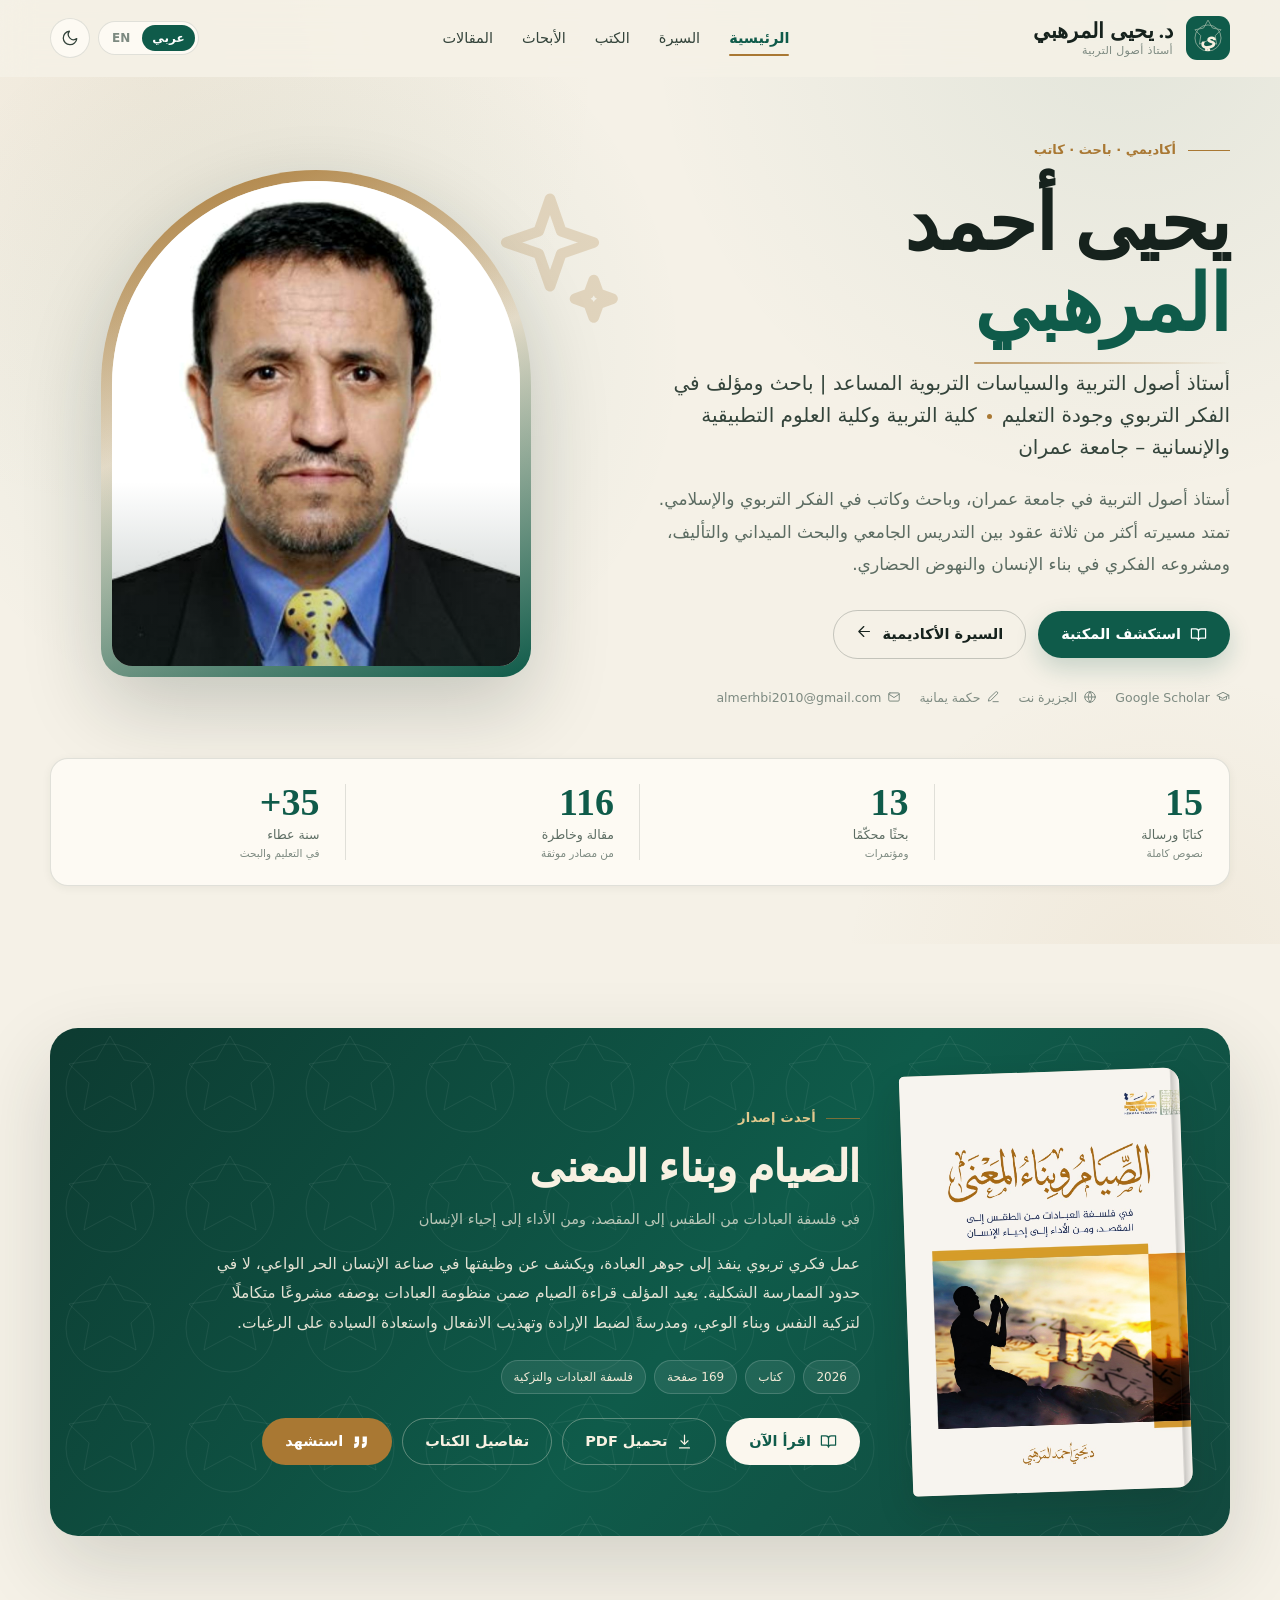
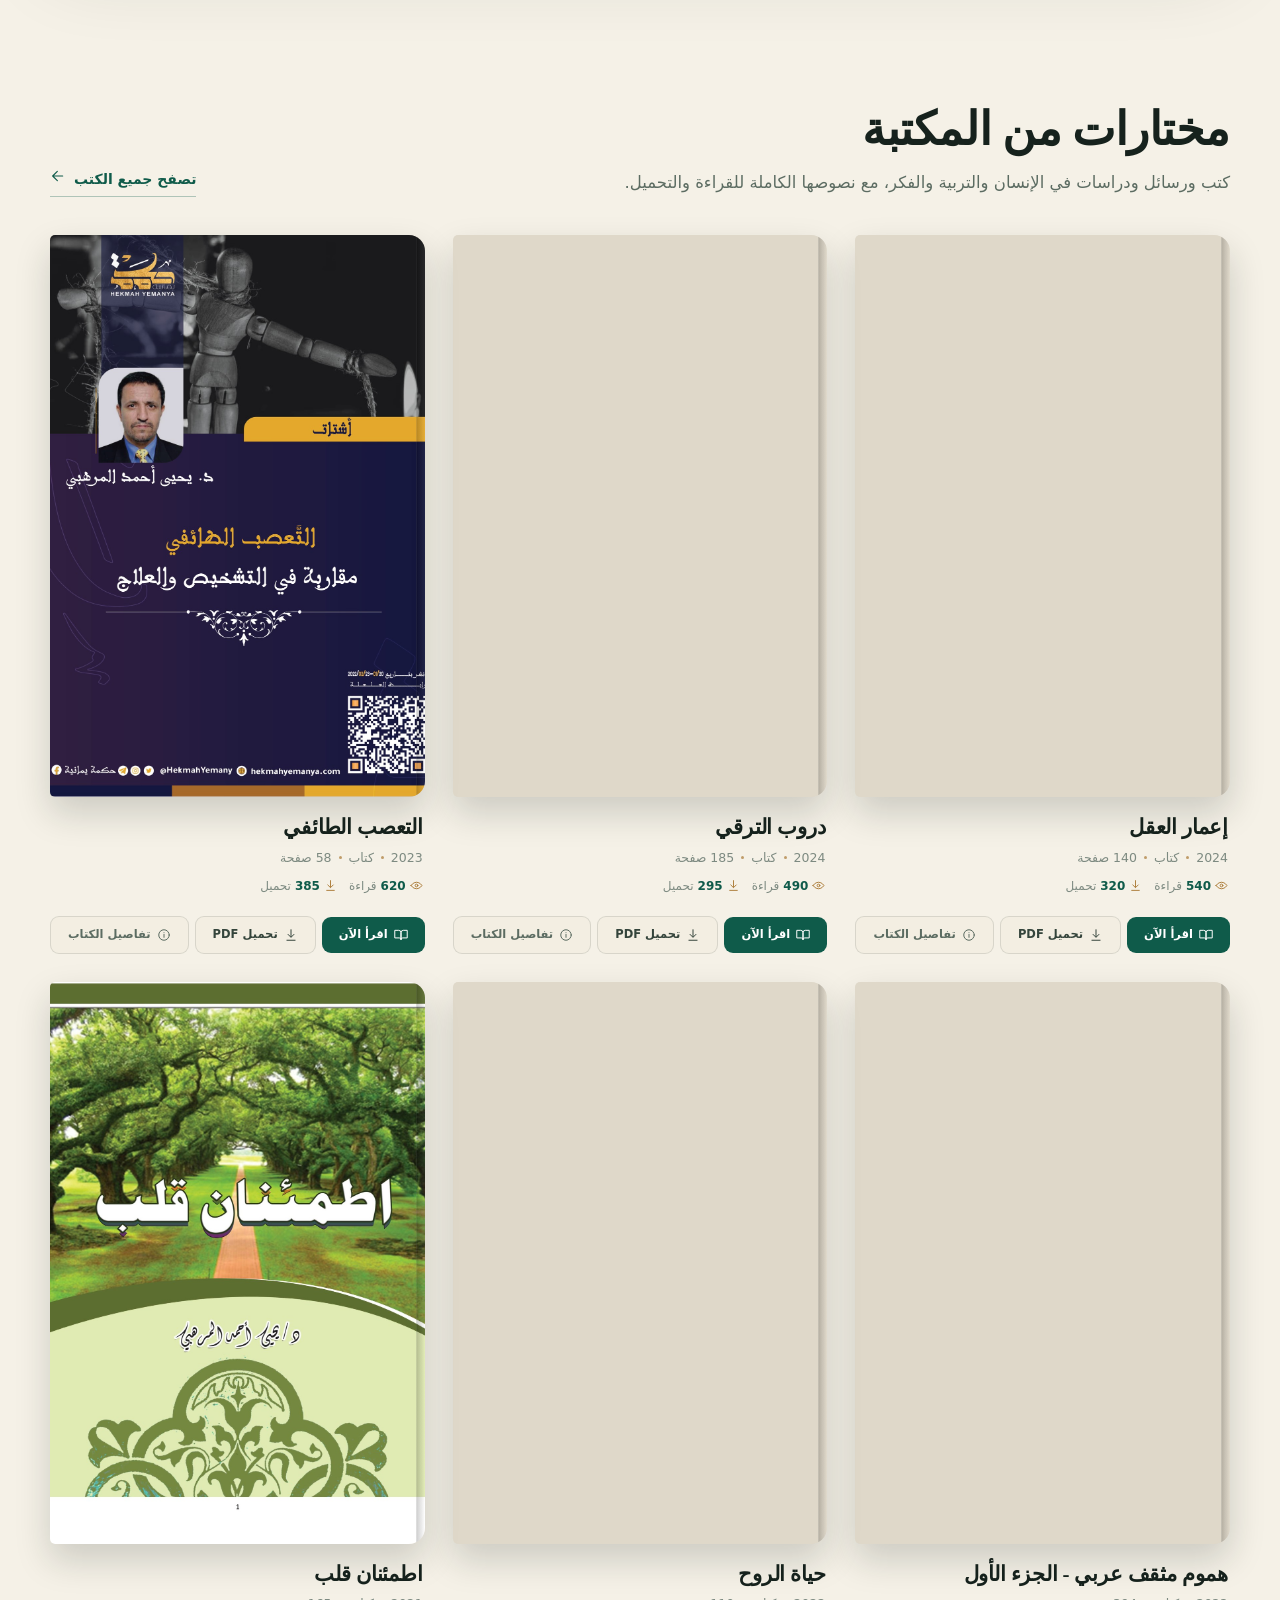
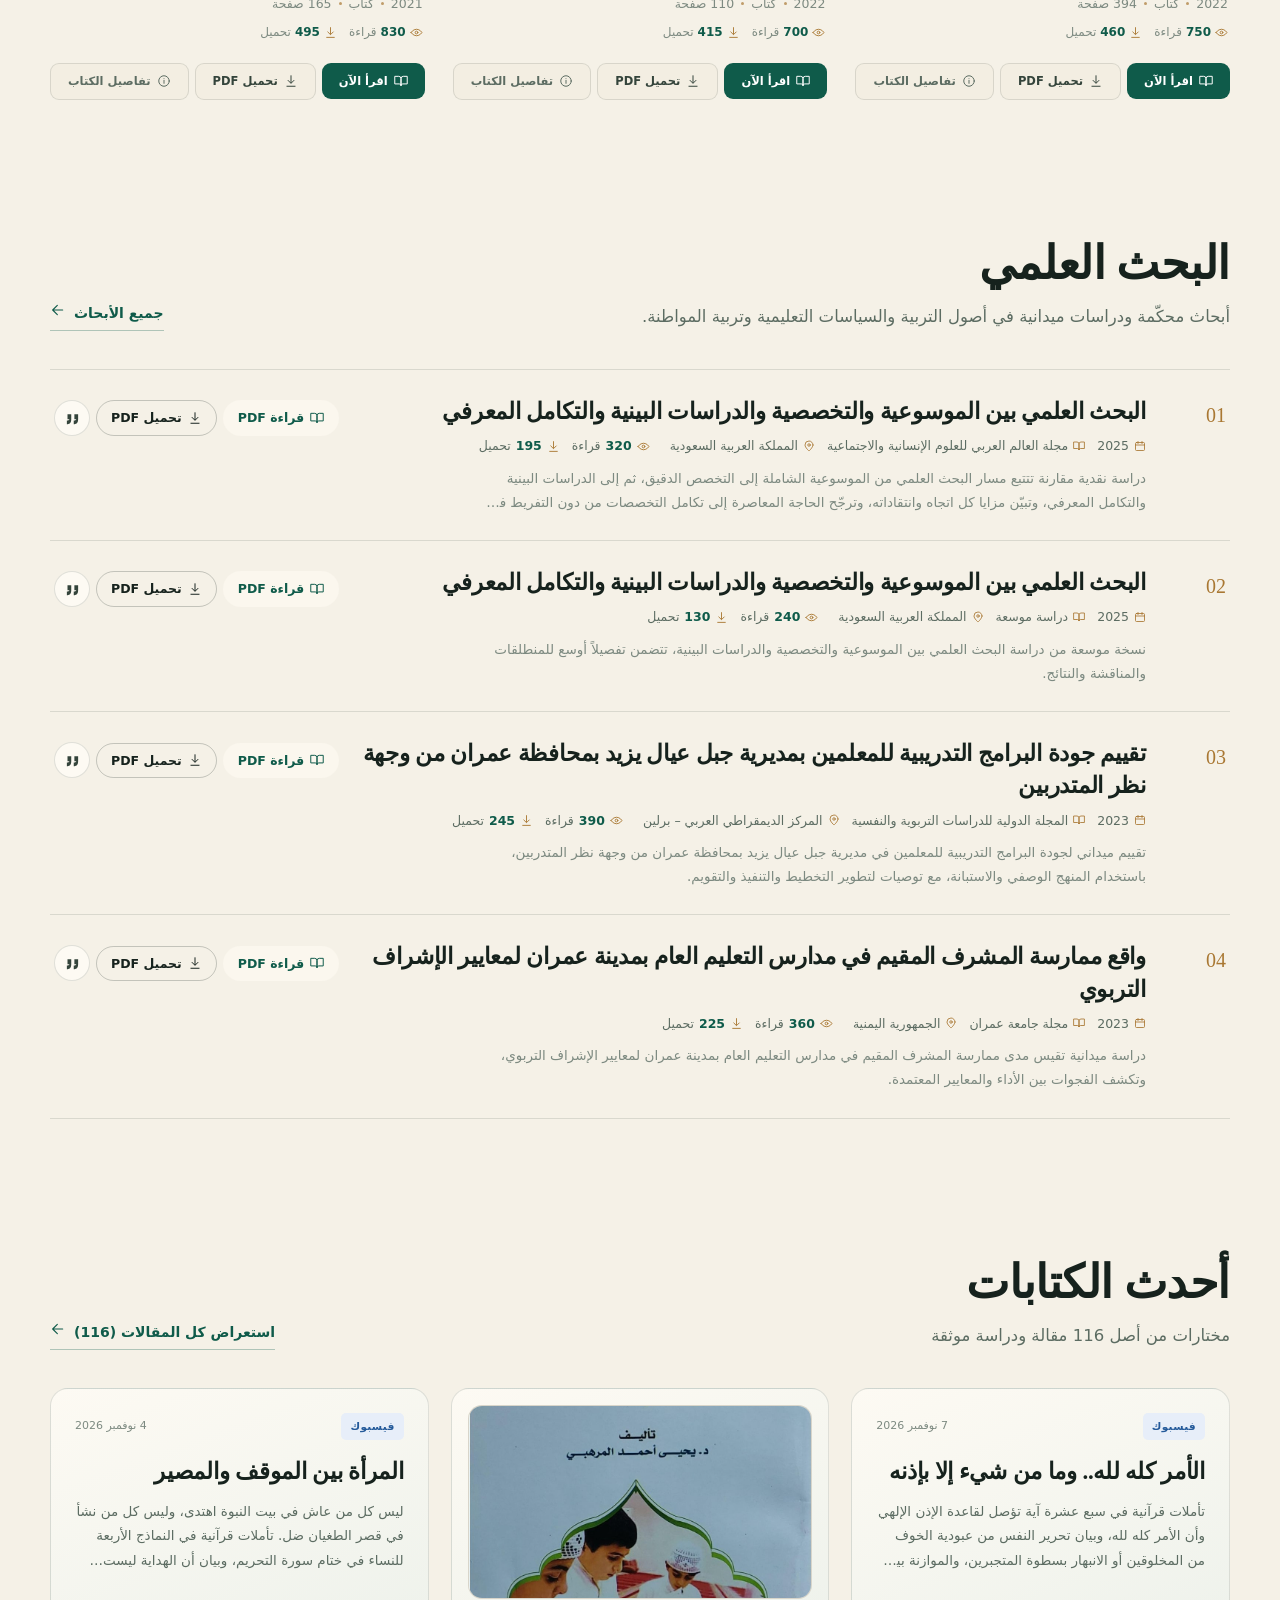
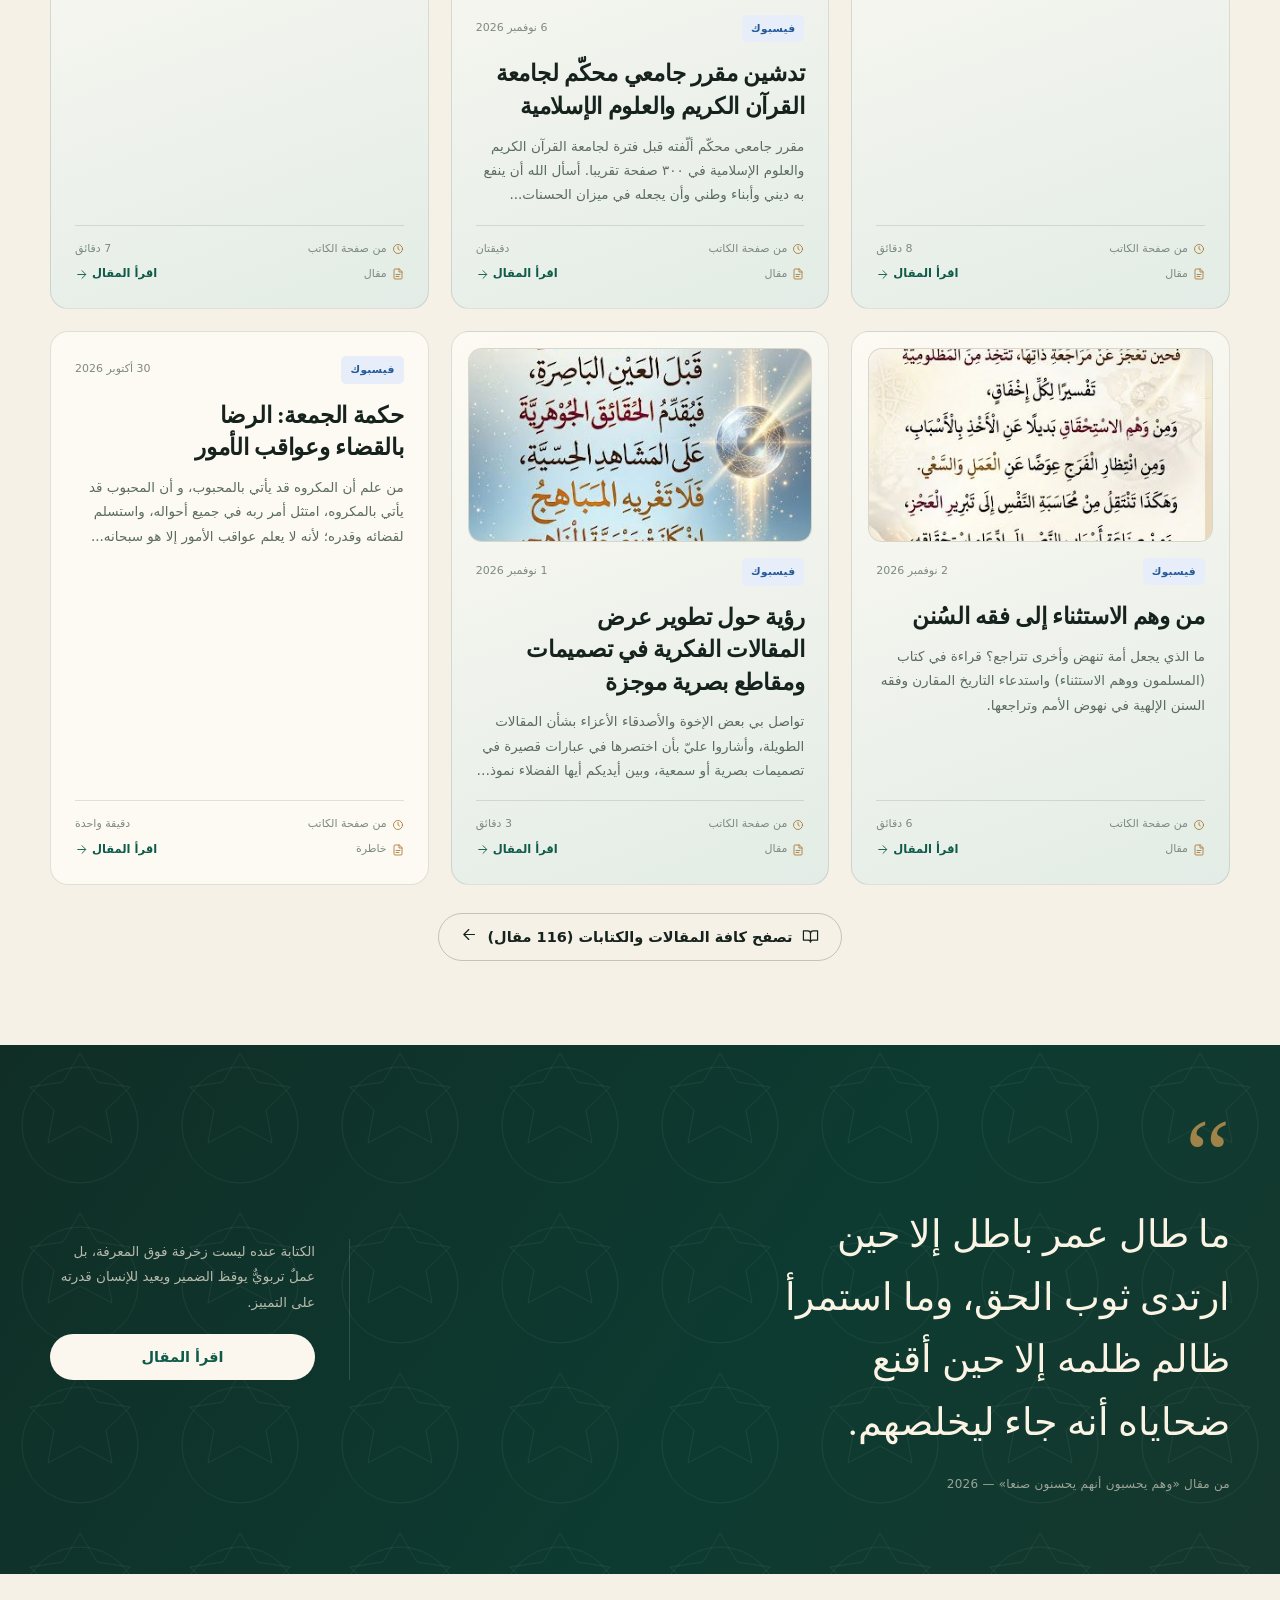
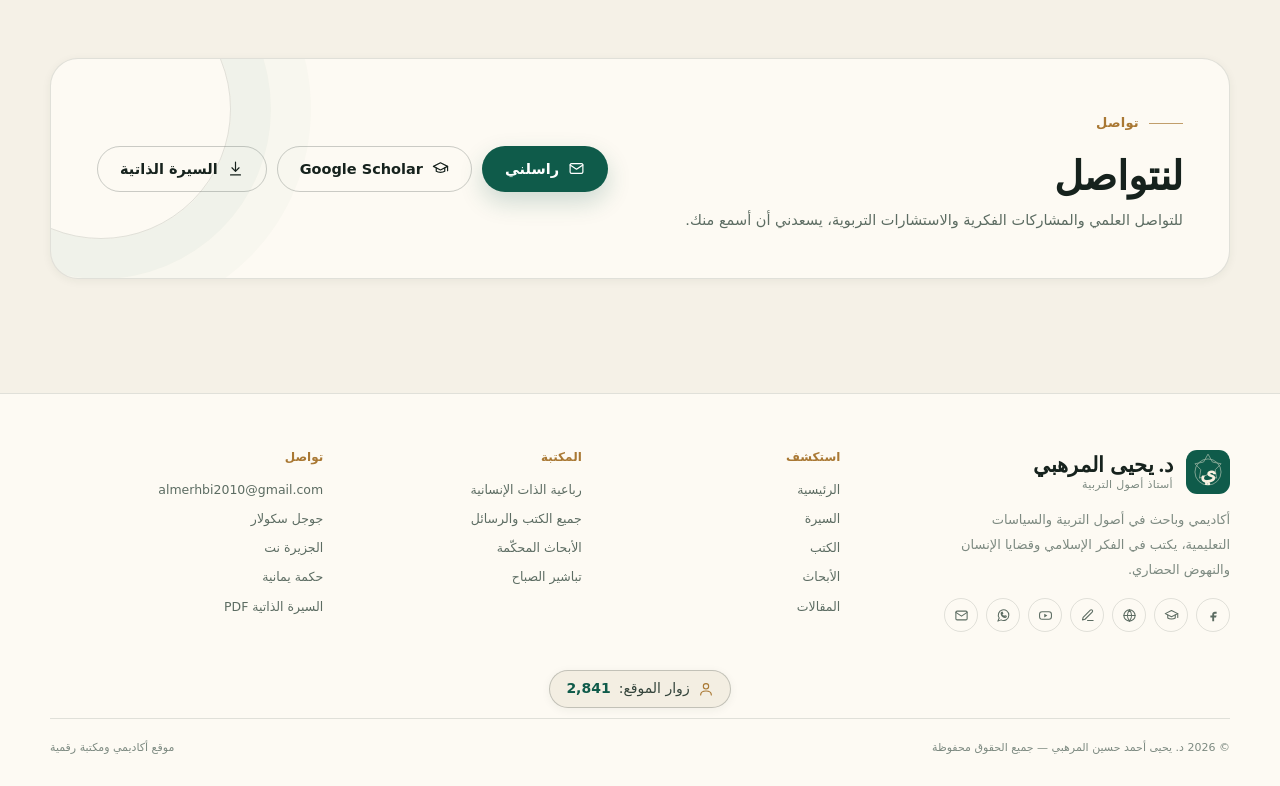
==== commit 51f12d39: "مزامنة مقالات فيسبوك (المرأة بين الموقف والمصير + الأمر كله لله) وتحديث عداد المقالات إلى 116 وتحديث" ====
--- a/index.html
+++ b/index.html
@@ -1,4 +1,4 @@
-<!DOCTYPE html>
+﻿<!DOCTYPE html>
 <html lang="ar" dir="rtl" data-theme="light">
 <head>
 <meta charset="utf-8">
@@ -27,7 +27,7 @@
 <link rel="preconnect" href="https://fonts.googleapis.com">
 <link rel="preconnect" href="https://fonts.gstatic.com" crossorigin>
 <link href="https://fonts.googleapis.com/css2?family=Amiri:ital,wght@0,400;0,700;1,400&family=Cormorant+Garamond:wght@500;600;700&family=IBM+Plex+Sans+Arabic:wght@300;400;500;600;700&family=Inter:wght@300;400;500;600&display=swap" rel="stylesheet">
-<link rel="stylesheet" href="assets/css/styles.css?v=20261106_v1">
+<link rel="stylesheet" href="assets/css/styles.css?v=20261113_v1">
 <script>
 (function () {
   var lang = 'ar', theme = 'light';
@@ -81,14 +81,14 @@
     <p dir="ltr">This site requires JavaScript to display the digital library. Contact <a href="mailto:almerhbi2010@gmail.com">almerhbi2010@gmail.com</a> or visit <a href="https://scholar.google.com/citations?user=lEXrmq4AAAAJ">Google Scholar</a>.</p>
   </div>
 </noscript>
-<script src="assets/data/core.js?v=20261106_v1" defer></script>
-<script src="assets/data/article-index.js?v=20261106_v1" defer></script>
-<script src="assets/data/article-content.js?v=20261106_v1" defer></script>
-<script src="assets/data/article-parts.js?v=20261106_v1" defer></script>
+<script src="assets/data/core.js?v=20261113_v1" defer></script>
+<script src="assets/data/article-index.js?v=20261113_v1" defer></script>
+<script src="assets/data/article-content.js?v=20261113_v1" defer></script>
+<script src="assets/data/article-parts.js?v=20261113_v1" defer></script>
 <script src="assets/js/vendor/pdf.min.js" defer></script>
-<script src="assets/js/counter.js?v=20261106_v1" defer></script>
-<script src="assets/js/app.js?v=20261106_v1" defer></script>
-<script src="assets/js/pages.js?v=20261106_v1" defer></script>
-<script src="assets/js/site.js?v=20261106_v1" defer></script>
+<script src="assets/js/counter.js?v=20261113_v1" defer></script>
+<script src="assets/js/app.js?v=20261113_v1" defer></script>
+<script src="assets/js/pages.js?v=20261113_v1" defer></script>
+<script src="assets/js/site.js?v=20261113_v1" defer></script>
 </body>
 </html>
--- a/assets/css/styles.css
+++ b/assets/css/styles.css
@@ -378,9 +378,135 @@
 .select-wrap select{appearance:none;padding:9px 32px 9px 12px;border:1px solid var(--line);border-radius:999px;background:var(--surface);font-size:12px;color:var(--ink-3);cursor:pointer}
 html[dir="rtl"] .select-wrap select{padding:9px 12px 9px 32px}
 .select-wrap::after{content:"";position:absolute;inset-inline-end:13px;top:50%;width:6px;height:6px;border-inline-end:1.5px solid var(--muted);border-bottom:1.5px solid var(--muted);transform:translateY(-70%) rotate(45deg);pointer-events:none}
-.results-meta{display:flex;align-items:center;justify-content:space-between;gap:16px;margin-bottom:20px;font-size:12px;color:var(--muted)}
-.results-meta strong{color:var(--ink)}
-.load-more-wrap{display:flex;justify-content:center;padding:38px 0 0}
+/* Results Meta Bar & Count Controls */
+.results-meta {
+  display: flex;
+  align-items: center;
+  justify-content: space-between;
+  gap: 16px;
+  margin-bottom: 24px;
+  padding: 12px 18px;
+  background: var(--surface);
+  border: 1px solid var(--line);
+  border-radius: var(--radius-sm);
+  flex-wrap: wrap;
+}
+.results-meta-left {
+  display: flex;
+  align-items: center;
+  gap: 14px;
+  flex-wrap: wrap;
+}
+.results-badge {
+  font-size: 13.5px;
+  color: var(--ink-2);
+}
+.results-badge strong {
+  color: var(--green);
+  font-weight: 700;
+}
+.results-progress {
+  width: 100px;
+  height: 6px;
+  background: var(--surface-3);
+  border-radius: 99px;
+  overflow: hidden;
+  display: inline-block;
+  vertical-align: middle;
+}
+.results-progress-bar {
+  height: 100%;
+  background: linear-gradient(90deg, var(--green), var(--brass));
+  border-radius: 99px;
+  transition: width 0.3s ease;
+}
+.results-meta-right {
+  display: flex;
+  align-items: center;
+  gap: 10px;
+}
+.limit-chips-label {
+  font-size: 12px;
+  color: var(--muted);
+  font-weight: 500;
+}
+.limit-chips {
+  display: inline-flex;
+  gap: 4px;
+  background: var(--surface-2);
+  padding: 3px;
+  border-radius: 8px;
+  border: 1px solid var(--line);
+}
+.chip-btn {
+  background: transparent;
+  border: none;
+  font-size: 12px;
+  font-family: inherit;
+  color: var(--ink-2);
+  padding: 3px 10px;
+  border-radius: 6px;
+  cursor: pointer;
+  transition: background 0.2s, color 0.2s;
+  font-weight: 500;
+}
+.chip-btn:hover {
+  background: var(--surface);
+  color: var(--ink);
+}
+.chip-btn.active {
+  background: var(--green);
+  color: #fff;
+  font-weight: 600;
+}
+
+.load-more-wrap {
+  display: flex;
+  align-items: center;
+  justify-content: center;
+  gap: 14px;
+  padding: 36px 0 10px;
+  flex-wrap: wrap;
+}
+.btn-load-more {
+  display: inline-flex;
+  align-items: center;
+  gap: 8px;
+  padding: 12px 24px;
+  font-size: 15px;
+  box-shadow: var(--shadow-sm);
+}
+.load-badge {
+  background: rgba(255, 255, 255, 0.24);
+  color: inherit;
+  padding: 2px 8px;
+  border-radius: 99px;
+  font-size: 12px;
+  margin-inline-start: 4px;
+}
+.btn-load-all {
+  display: inline-flex;
+  align-items: center;
+  gap: 8px;
+}
+@media (max-width: 640px) {
+  .results-meta {
+    flex-direction: column;
+    align-items: stretch;
+    gap: 10px;
+  }
+  .results-meta-right {
+    justify-content: space-between;
+  }
+  .load-more-wrap {
+    flex-direction: column;
+    width: 100%;
+  }
+  .btn-load-more, .btn-load-all {
+    width: 100%;
+    justify-content: center;
+  }
+}
 .empty-state{text-align:center;padding:60px 20px;border:1px dashed var(--line-strong);border-radius:var(--radius);background:var(--surface)}
 .empty-state svg{width:44px;height:44px;color:var(--brass);margin:0 auto 14px;opacity:.7}
 .empty-state h3{font-family:var(--font-ar-display);font-size:24px;margin-bottom:6px}
@@ -436,9 +562,9 @@
 .pdf-dialog{border:0;padding:0;background:transparent;max-width:100vw;max-height:100vh}
 .pdf-dialog::backdrop{background:rgba(12,19,16,.75);backdrop-filter:blur(8px)}
 .pdf-dialog .modal-shell.pdf-shell{
-  width:min(1480px,calc(100vw - 32px));
-  height:calc(100dvh - 32px);
-  max-height:940px;
+  width:min(1880px,calc(100vw - 12px));
+  height:calc(100dvh - 12px);
+  max-height:none;
   display:flex;
   flex-direction:column;
   overflow:hidden;
@@ -618,7 +744,23 @@
   direction:ltr !important;
   transition:filter .25s,box-shadow .25s;
 }
-.pdf-continuous-page{margin-bottom:16px;display:flex;justify-content:center}
+.pdf-continuous-page{
+  position:relative;
+  margin-bottom:24px;
+  display:flex;
+  flex-direction:column;
+  align-items:center;
+  justify-content:center;
+  min-height:480px;
+  width:100%;
+}
+.pdf-page-num-indicator{
+  margin-top:8px;
+  font-size:12px;
+  color:#7a6a57;
+  font-weight:600;
+  letter-spacing:.3px;
+}
 .pdf-spinner-box{position:absolute;inset:0;display:flex;flex-direction:column;align-items:center;justify-content:center;gap:14px;background:var(--surface);z-index:4}
 .pdf-spinner{width:36px;height:36px;border:3px solid var(--line);border-top-color:var(--green);border-radius:50%;animation:spin .8s linear infinite}
 @keyframes spin{to{transform:rotate(360deg)}}
@@ -727,6 +869,11 @@
   color:var(--green);
   border-color:color-mix(in srgb,var(--green) 35%,transparent);
 }
+.flip-width-btn.active, .flip-spread-btn.active{
+  background:var(--green)!important;
+  color:#fff!important;
+  border-color:var(--green)!important;
+}
 .sound-toggle-btn .sound-icon svg{
   width:14px;
   height:14px;
@@ -745,17 +892,29 @@
   display:flex;
   align-items:center;
   justify-content:center;
-  overflow:hidden;
-  padding:20px;
+  overflow-x:hidden;
+  overflow-y:auto;
+  padding:6px 12px 14px;
   background:radial-gradient(circle at 50% 35%, #2a221b 0%, #15110d 100%);
   outline:none;
 }
+.flipbook-stage.is-fit-width{
+  align-items:flex-start!important;
+  padding-top:14px!important;
+  padding-bottom:64px!important;
+}
+.flipbook-stage.is-fit-width .flipbook-desk{
+  height:auto!important;
+  max-height:none!important;
+}
 .flipbook-desk{
   position:relative;
-  perspective:2400px;
+  perspective:3200px;
   display:flex;
   align-items:center;
   justify-content:center;
+  width:100%;
+  height:100%;
   max-width:100%;
   max-height:100%;
 }
@@ -765,7 +924,7 @@
   align-items:stretch;
   background:linear-gradient(135deg, #3d2716 0%, #201309 100%);
   border-radius:10px;
-  padding:8px;
+  padding:6px;
   box-shadow:0 24px 60px rgba(0,0,0,.6), 0 6px 18px rgba(0,0,0,.4);
   transform-style:preserve-3d;
   transition:transform .3s ease;
@@ -774,9 +933,9 @@
 .flipbook-spine{
   position:absolute;
   left:50%;
-  top:8px;
-  bottom:8px;
-  width:36px;
+  top:6px;
+  bottom:6px;
+  width:32px;
   transform:translateX(-50%);
   background:linear-gradient(to right,
     rgba(0,0,0,.35) 0%,
@@ -799,7 +958,7 @@
   flex-direction:column;
   align-items:center;
   justify-content:center;
-  padding:12px;
+  padding:6px 8px;
   box-sizing:border-box;
   transition:box-shadow .2s;
   overflow:hidden;
@@ -879,61 +1038,75 @@
 /* Dynamic 3D turning leaf */
 .flip-turning-leaf{
   position:absolute;
-  top:8px;
-  bottom:8px;
-  width:calc(50% - 8px);
-  z-index:30;
+  top:6px;
+  bottom:6px;
+  width:calc(50% - 6px);
+  z-index:35;
   transform-style:preserve-3d;
   pointer-events:none;
   background:#fbf8f1;
-  box-shadow:0 0 20px rgba(0,0,0,.2);
+  border-radius:4px;
 }
 .flip-anim-next .flip-turning-leaf{
-  right:8px;
+  right:6px;
   transform-origin:left center;
-  animation:flipCurlNext .52s cubic-bezier(.25,.1,.25,1) forwards;
+  animation:flipCurlNext .42s cubic-bezier(.2,.8,.25,1) forwards;
 }
 .flip-anim-prev .flip-turning-leaf{
-  left:8px;
+  left:6px;
   transform-origin:right center;
-  animation:flipCurlPrev .52s cubic-bezier(.25,.1,.25,1) forwards;
+  animation:flipCurlPrev .42s cubic-bezier(.2,.8,.25,1) forwards;
 }
 .flip-leaf-face{
   position:absolute;
   inset:0;
   backface-visibility:hidden;
+  border-radius:4px;
+  background:#fbf7ee;
+  border:1px solid rgba(180,150,120,.2);
+  background-size:100% 100%!important;
+  background-repeat:no-repeat!important;
+}
+.flip-leaf-front{
+  background:linear-gradient(to left, #ffffff 0%, #fbf6ec 80%, #ebe0ce 100%);
+  box-shadow:inset 0 0 15px rgba(0,0,0,.06);
+}
+.flip-leaf-back{
+  transform:rotateY(180deg);
+  background:linear-gradient(to right, #ffffff 0%, #fbf6ec 80%, #ebe0ce 100%);
+  box-shadow:inset 0 0 15px rgba(0,0,0,.06);
 }
 .flip-leaf-tint{
   position:absolute;
   inset:0;
-  background:linear-gradient(to right,rgba(0,0,0,.15),transparent 40%);
+  background:linear-gradient(to right,rgba(0,0,0,.12),transparent 40%);
 }
 @keyframes flipCurlNext{
   0%{
     transform:rotateY(0deg);
-    box-shadow:0 0 0 rgba(0,0,0,0);
+    filter:drop-shadow(0 2px 6px rgba(0,0,0,.1));
   }
-  50%{
-    transform:rotateY(-90deg) scale(1.02);
-    box-shadow:-24px 20px 45px rgba(0,0,0,.4);
+  45%{
+    transform:rotateY(-88deg) skewY(-1.5deg) scale(1.02);
+    filter:drop-shadow(-28px 16px 36px rgba(0,0,0,.42));
   }
   100%{
     transform:rotateY(-180deg);
-    box-shadow:0 0 0 rgba(0,0,0,0);
+    filter:drop-shadow(-2px 2px 6px rgba(0,0,0,.12));
   }
 }
 @keyframes flipCurlPrev{
   0%{
     transform:rotateY(0deg);
-    box-shadow:0 0 0 rgba(0,0,0,0);
+    filter:drop-shadow(0 2px 6px rgba(0,0,0,.1));
   }
-  50%{
-    transform:rotateY(90deg) scale(1.02);
-    box-shadow:24px 20px 45px rgba(0,0,0,.4);
+  45%{
+    transform:rotateY(88deg) skewY(1.5deg) scale(1.02);
+    filter:drop-shadow(28px 16px 36px rgba(0,0,0,.42));
   }
   100%{
     transform:rotateY(180deg);
-    box-shadow:0 0 0 rgba(0,0,0,0);
+    filter:drop-shadow(2px 2px 6px rgba(0,0,0,.12));
   }
 }
 .flipbook-status-label{
@@ -1281,7 +1454,8 @@
   }
   .pdf-page-btn{padding:6px 10px;font-size:11.5px}
   .pdf-page-jump input{width:38px;height:26px;font-size:12px}
-  .flipbook-stage{padding:10px 6px}
+  .flipbook-stage{padding:10px 6px 84px!important}
+  #flipSpreadBtn{display:none!important}
   .flipbook-book{padding:6px;max-width:100%}
   .flipbook-page-wrapper.page-left{display:none!important}
   .flipbook-spine{display:none!important}
@@ -1405,20 +1579,63 @@
   height: 15px;
   color: var(--brass);
 }
-.pdf-continuous-page {
+
+/* ============================================================
+   Article Image & Thumbnail Enhancements
+   ============================================================ */
+.article-card-thumb {
+  display: block;
+  overflow: hidden;
+  border-radius: calc(var(--radius) - 4px);
+  margin: -8px -8px 16px -8px;
+  aspect-ratio: 16 / 9;
+  background: var(--surface-2);
+  border: 1px solid var(--line);
   position: relative;
-  margin-bottom: 24px;
-  display: flex;
-  flex-direction: column;
-  align-items: center;
-  justify-content: center;
-  min-height: 480px;
+}
+.article-card-thumb img {
   width: 100%;
-}
-.pdf-page-num-indicator {
-  margin-top: 8px;
-  font-size: 12px;
-  color: #7a6a57;
-  font-weight: 600;
-  letter-spacing: .3px;
-}
+  height: 100%;
+  object-fit: cover;
+  display: block;
+  transition: transform 0.4s cubic-bezier(0.2, 0.8, 0.2, 1);
+}
+.article-card:hover .article-card-thumb img {
+  transform: scale(1.04);
+}
+
+.article-hero-image {
+  margin: 0 0 28px 0;
+  border-radius: var(--radius-lg);
+  overflow: hidden;
+  border: 1px solid var(--line);
+  background: var(--surface-2);
+  box-shadow: var(--shadow-sm);
+}
+.article-hero-image img {
+  width: 100%;
+  max-height: 520px;
+  object-fit: contain;
+  background: var(--surface-3);
+  display: block;
+  margin: 0 auto;
+}
+.article-hero-caption {
+  padding: 11px 18px;
+  font-size: 0.88rem;
+  color: var(--ink-2);
+  background: var(--surface);
+  border-top: 1px solid var(--line);
+  text-align: center;
+  font-weight: 500;
+}
+@media (max-width: 768px) {
+  .article-hero-image {
+    margin-bottom: 20px;
+    border-radius: var(--radius);
+  }
+  .article-hero-image img {
+    max-height: 360px;
+  }
+}
+
